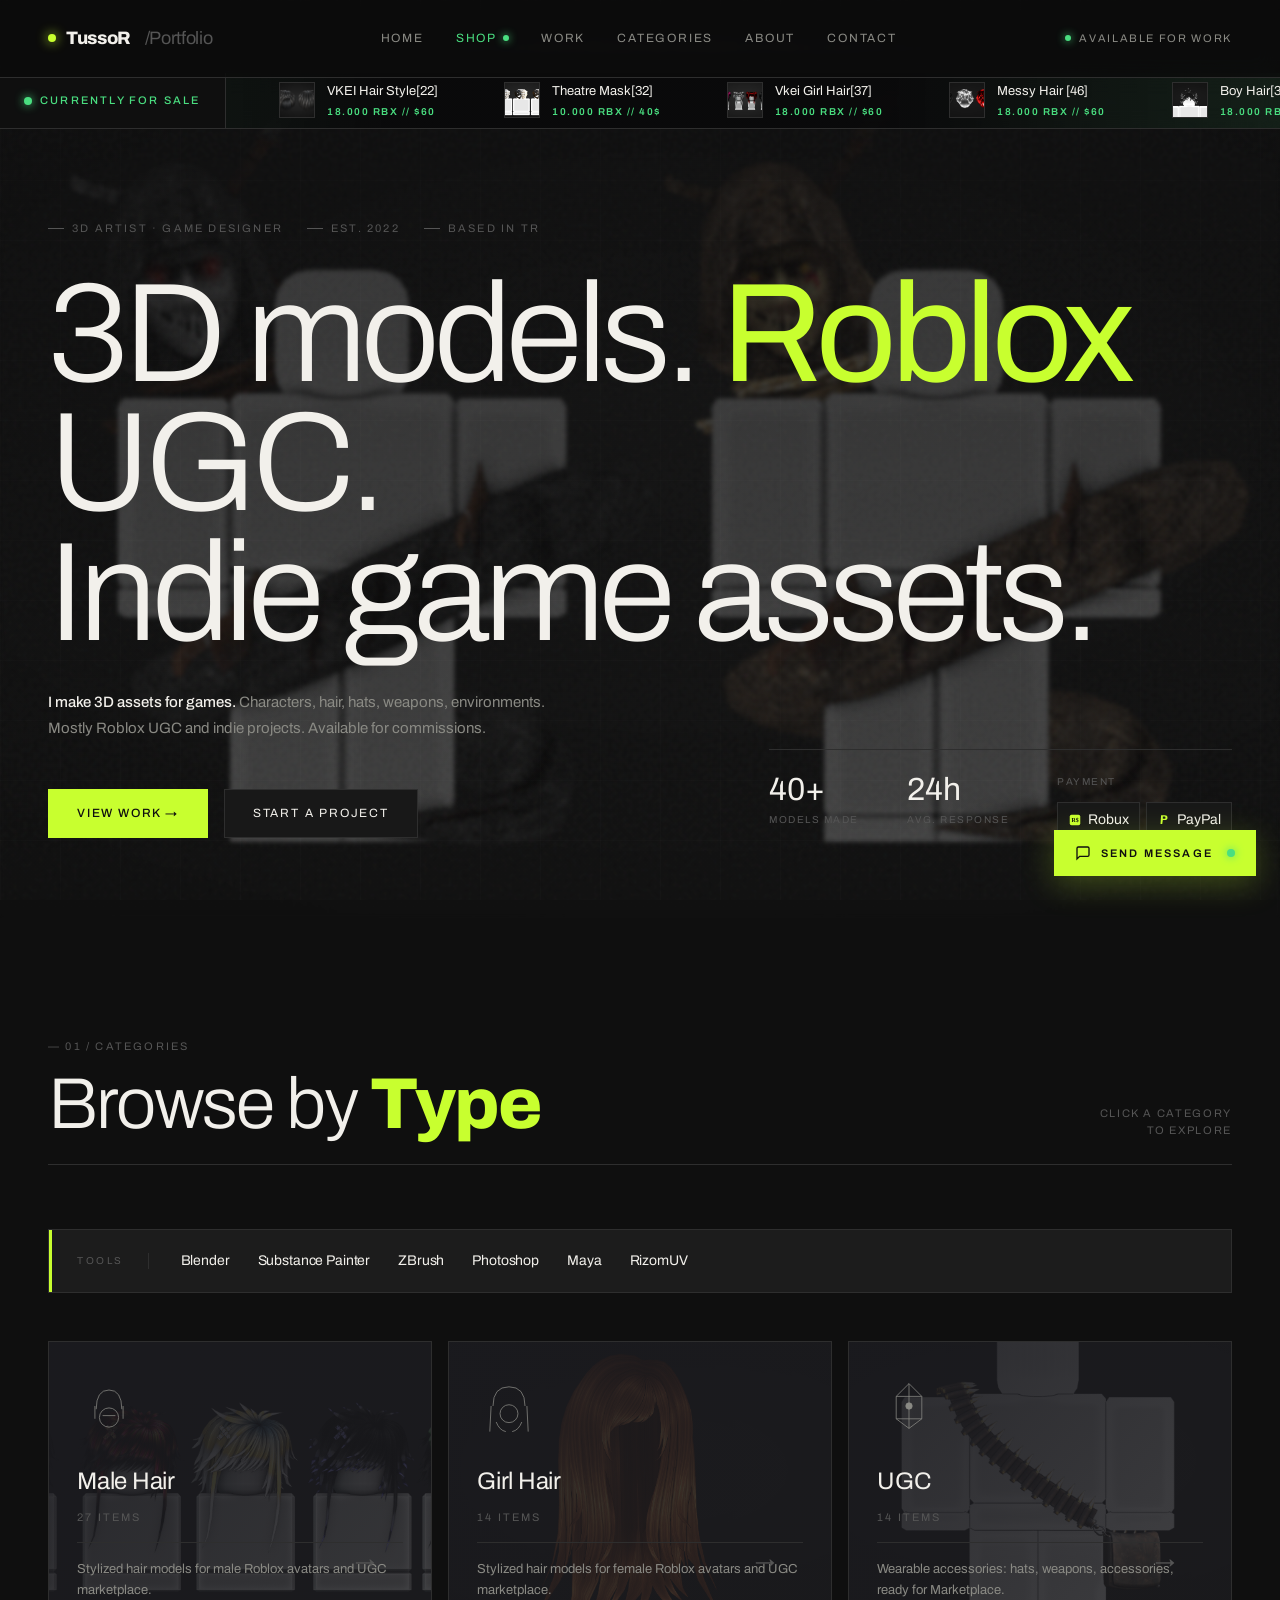
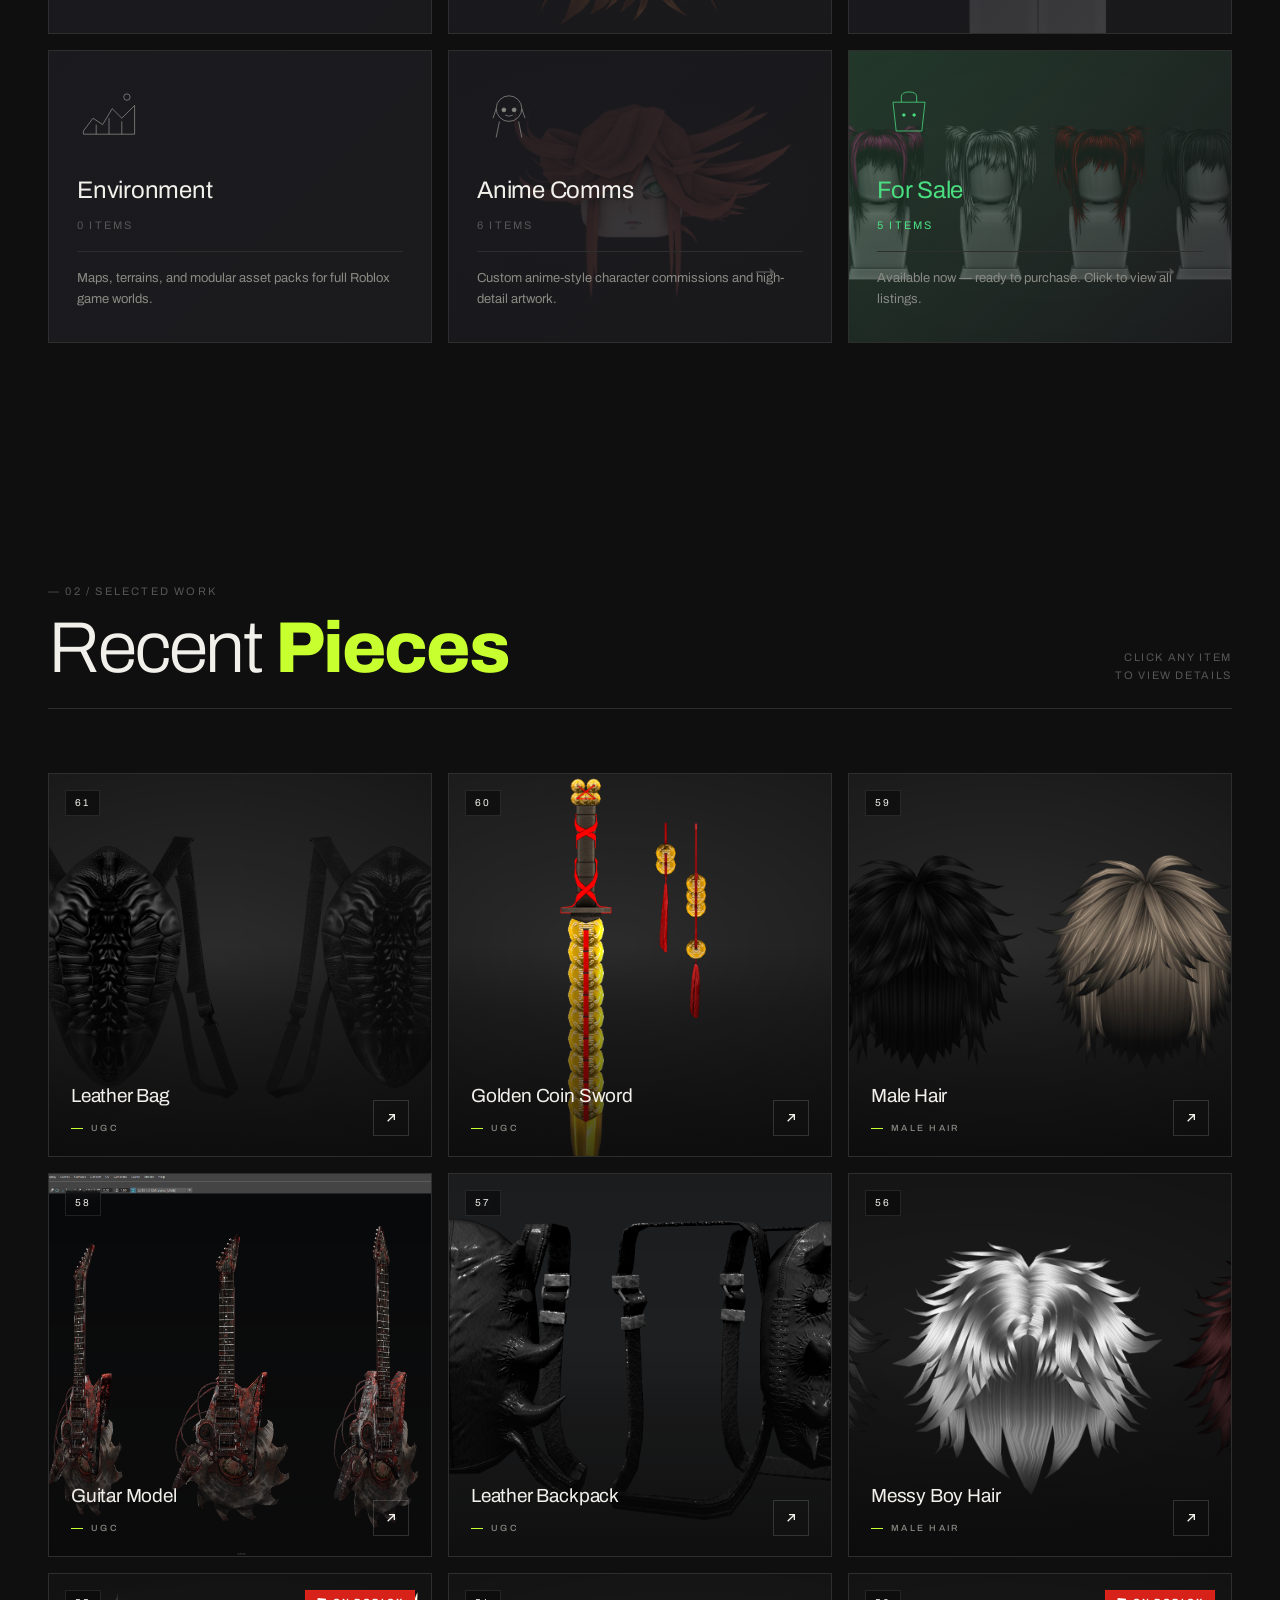
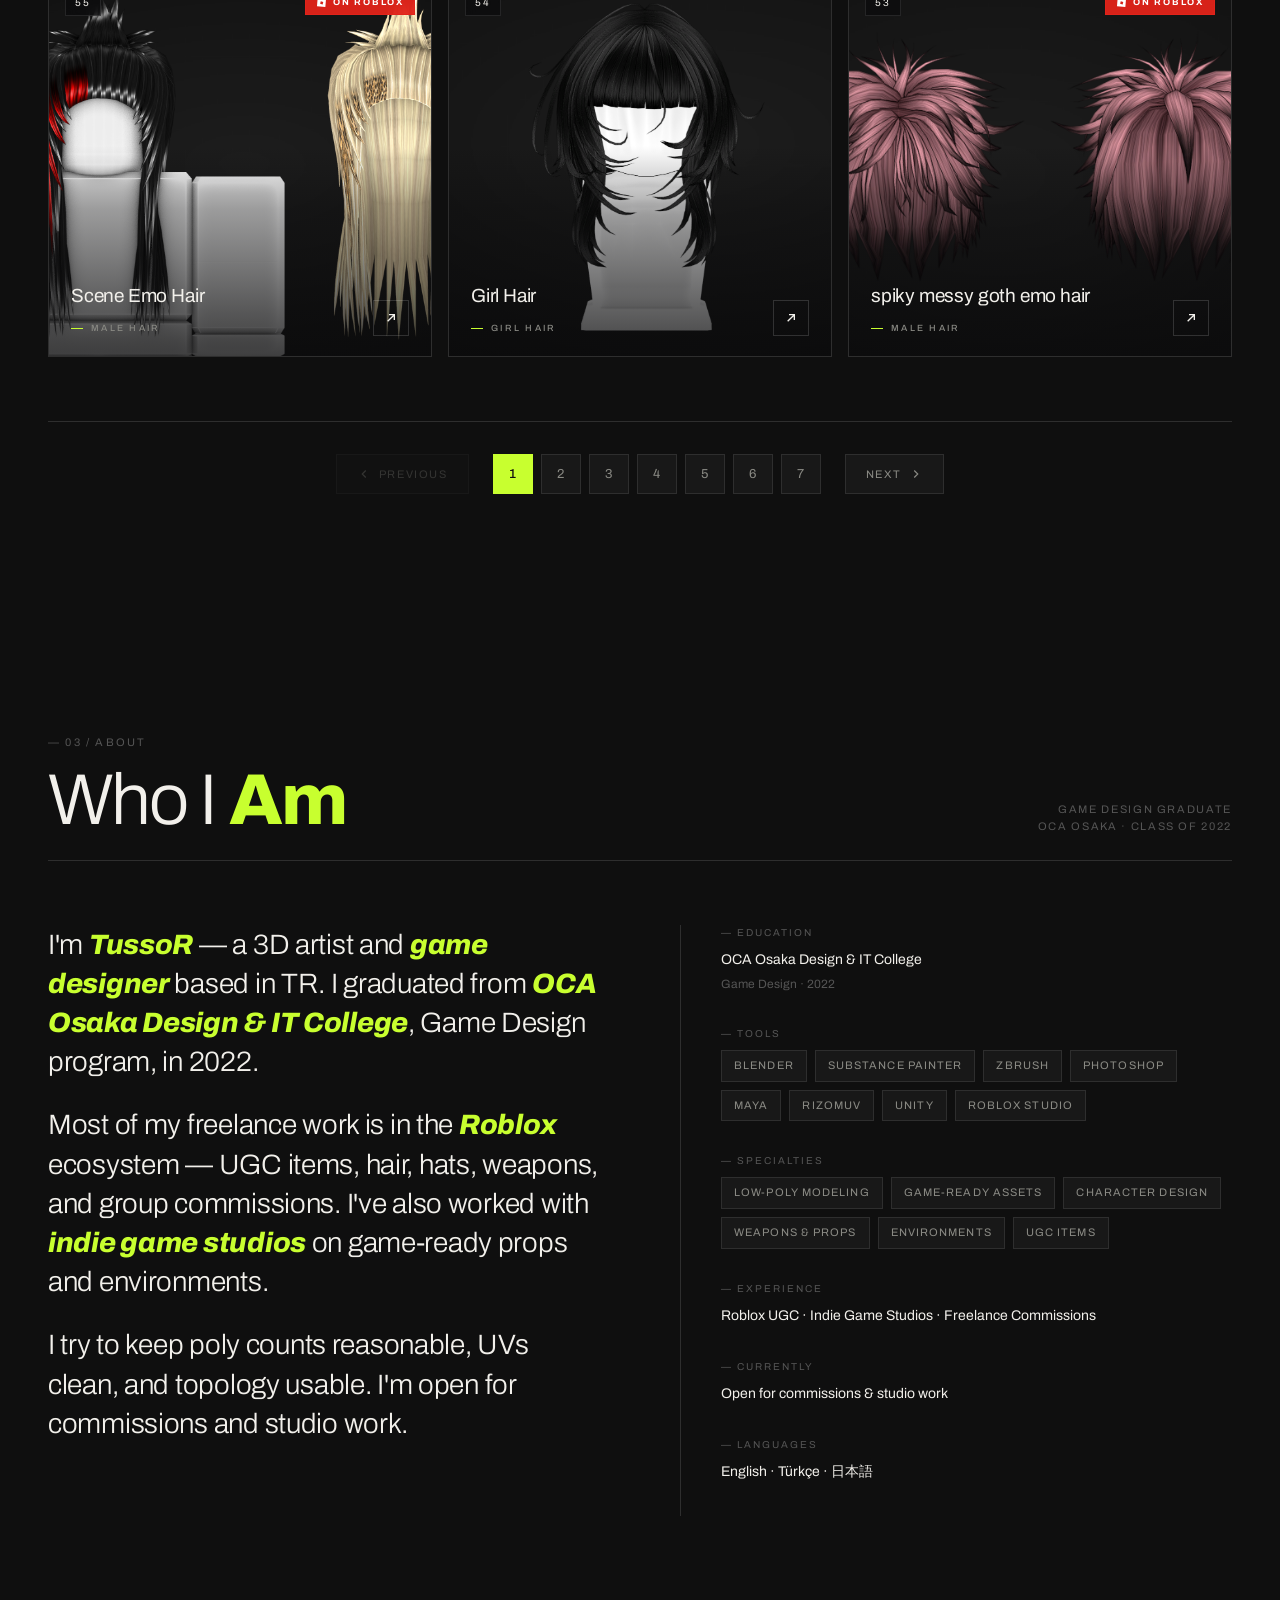
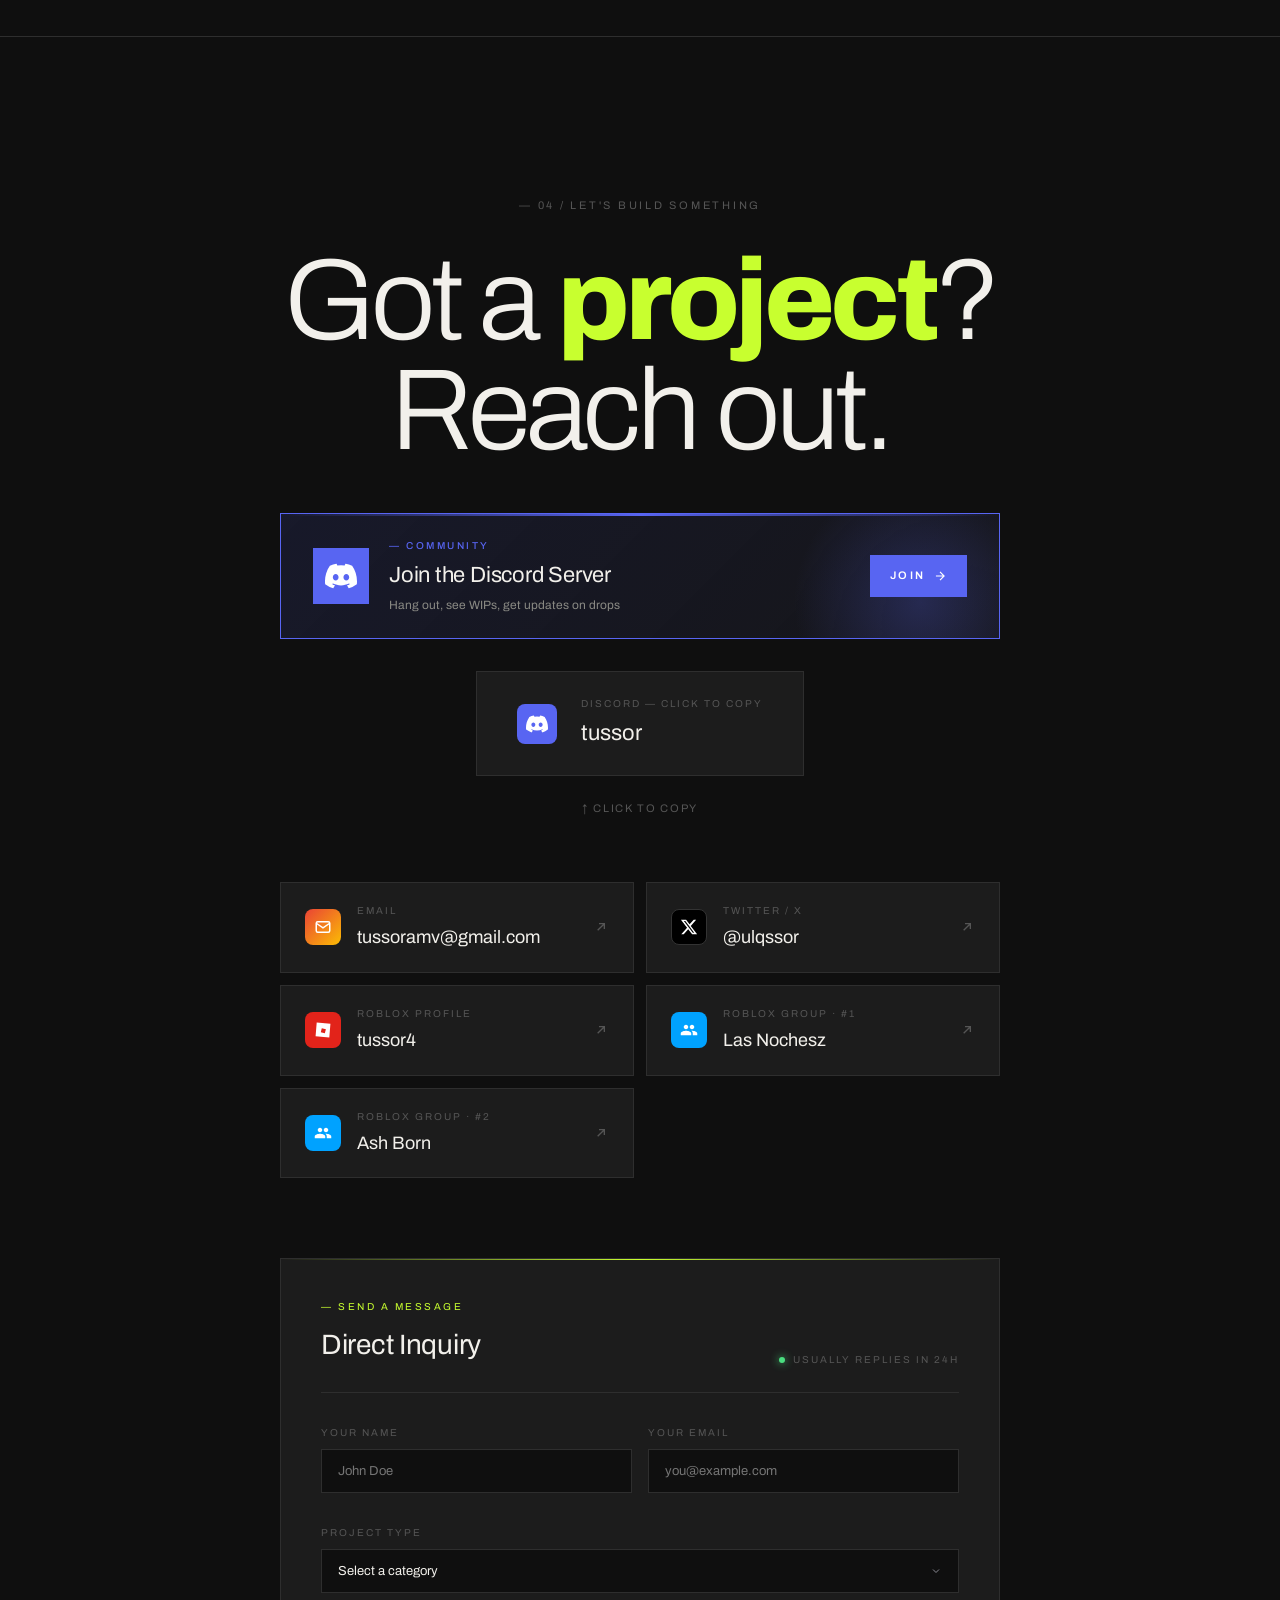
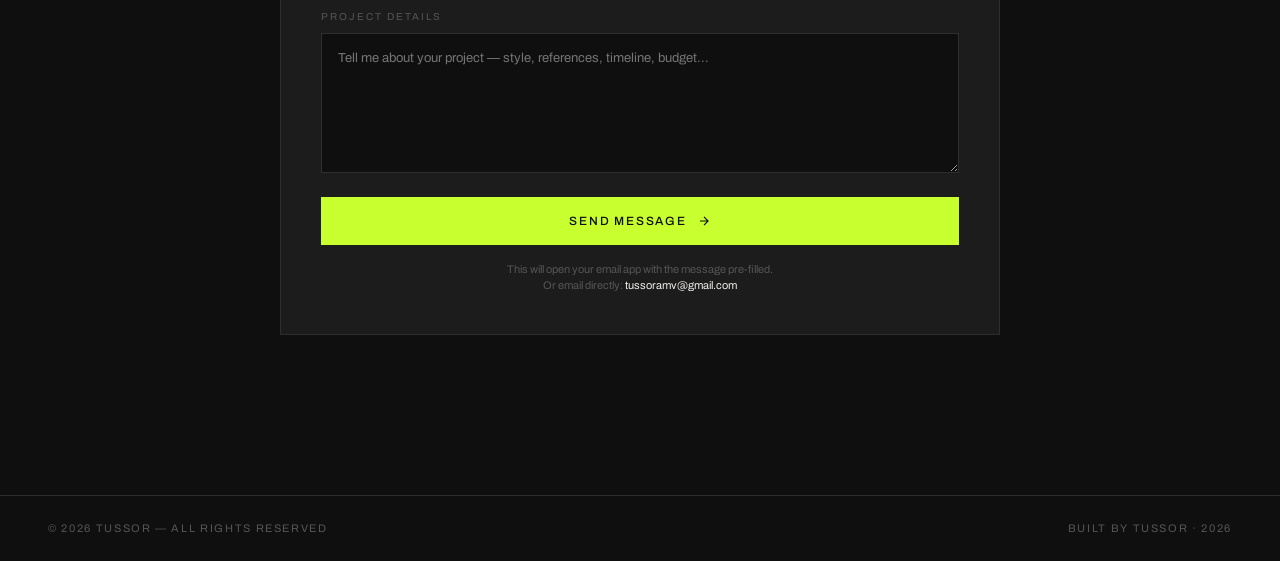
==== index.html @ 0ebbaa45 "styles" ====
<!DOCTYPE html>
<html lang="en">
<head>
<meta charset="UTF-8" />
<meta name="viewport" content="width=device-width, initial-scale=1.0" />

<!-- Primary Meta -->
<title>TussoR — 3D Artist & Roblox UGC Creator | Game-Ready Assets</title>
<meta name="description" content="3D artist and game designer specializing in Roblox UGC, character assets, hair, weapons, and game-ready models. OCA Osaka Game Design graduate. Available for commissions worldwide.">
<meta name="keywords" content="3D artist, Roblox UGC, 3D modeler, game-ready assets, low-poly, character design, Blender, Substance Painter, ZBrush, Maya, RizomUV, Roblox hair, UGC creator, game designer, freelance 3D">
<meta name="author" content="TussoR">
<meta name="robots" content="index, follow">
<link rel="canonical" href="https://tussorportfolio.com/">

<!-- Open Graph (Discord, Facebook, WhatsApp, LinkedIn) -->
<meta property="og:type" content="website">
<meta property="og:url" content="https://tussorportfolio.com/">
<meta property="og:title" content="TussoR — 3D Artist & Roblox UGC Creator">
<meta property="og:description" content="3D artist crafting game-ready assets, Roblox UGC, characters, and headwear. 40+ models, available for commissions worldwide.">
<meta property="og:image" content="https://tussorportfolio.com/renders/og-image.jpg">
<meta property="og:image:width" content="1200">
<meta property="og:image:height" content="630">
<meta property="og:image:alt" content="TussoR 3D Game Artist Portfolio — Selected Assets">
<meta property="og:site_name" content="TussoR Portfolio">
<meta property="og:locale" content="en_US">

<!-- Twitter Card -->
<meta name="twitter:card" content="summary_large_image">
<meta name="twitter:site" content="@ulqssor">
<meta name="twitter:creator" content="@ulqssor">
<meta name="twitter:title" content="TussoR — 3D Artist & Roblox UGC Creator">
<meta name="twitter:description" content="3D artist crafting game-ready assets, Roblox UGC, characters, and headwear. Available for commissions.">
<meta name="twitter:image" content="https://tussorportfolio.com/renders/og-image.jpg">

<!-- Theme -->
<meta name="theme-color" content="#0f0f0f">

<!-- Schema.org structured data (Google rich results) -->
<script type="application/ld+json">
{
  "@context": "https://schema.org",
  "@type": "Person",
  "name": "TussoR",
  "url": "https://tussorportfolio.com/",
  "image": "https://tussorportfolio.com/renders/og-image.jpg",
  "jobTitle": "3D Artist & Game Designer",
  "description": "3D artist and game designer specializing in Roblox UGC, character assets, and game-ready models.",
  "alumniOf": {
    "@type": "EducationalOrganization",
    "name": "OCA Osaka Design & IT College",
    "description": "Game Design Program · Class of 2022"
  },
  "knowsAbout": [
    "3D Modeling",
    "Roblox UGC",
    "Game-Ready Assets",
    "Character Design",
    "Low-Poly Modeling",
    "Blender",
    "Substance Painter",
    "ZBrush",
    "Maya",
    "RizomUV",
    "Photoshop"
  ],
  "sameAs": [
    "https://x.com/ulqssor",
    "https://www.roblox.com/users/2257838391/profile",
    "https://discord.gg/b2vr6hjXvD"
  ]
}
</script>

<link rel="preconnect" href="https://fonts.googleapis.com">
<link rel="preconnect" href="https://fonts.gstatic.com" crossorigin>
<link href="https://fonts.googleapis.com/css2?family=Archivo:wght@400;500;600;700;800;900&display=swap" rel="stylesheet">
<link rel="stylesheet" href="styles.css">
</head>
<body>

<div class="grid-bg"></div>

<nav>
  <div class="nav-inner">
    <div class="logo" onclick="resetAllFilters()" style="cursor: pointer;">
      <span class="logo-dot"></span>
      TussoR<span style="color: var(--text-mute); font-weight: 400; margin-left: 4px;">/Portfolio</span>
    </div>
    <div class="nav-links">
      <a href="#" onclick="event.preventDefault(); resetAllFilters();">Home</a>
      <a href="#shop" class="nav-shop-link" onclick="event.preventDefault(); setShopFilter();">Shop <span class="nav-shop-dot"></span></a>
      <a href="#work">Work</a>
      <a href="#categories">Categories</a>
      <a href="#about">About</a>
      <a href="#contact">Contact</a>
    </div>
    <div class="nav-status">
      <span class="status-dot"></span>
      Available for work
    </div>
  </div>
</nav>

<!-- SHOP MARQUEE BANNER -->
<div class="shop-banner" id="shopBanner" style="display:none;">
  <div class="shop-banner-label">
    <span class="shop-banner-dot"></span>
    Currently for Sale
  </div>
  <div class="shop-banner-track" id="shopBannerTrack"></div>
</div>

<!-- HERO -->
<section class="hero">
  <div class="hero-slideshow" id="heroSlideshow"></div>
  <div class="hero-meta">
    <span>3D Artist · Game Designer</span>
    <span>Est. 2022</span>
    <span>Based in TR</span>
  </div>
  <h1>
    3D models. <span class="italic">Roblox</span> UGC.<br>
    Indie game assets.
  </h1>
  <p class="hero-desc">
    <strong>I make 3D assets for games.</strong> 
    Characters, hair, hats, weapons, environments. Mostly Roblox UGC and indie projects.
    Available for commissions.
  </p>
  <div class="hero-actions">
    <a href="#work" class="btn btn-primary">View Work →</a>
    <a href="#contact" class="btn">Start a Project</a>
  </div>

  <div class="hero-stats">
    <div>
      <div class="stat-num">40+</div>
      <div class="stat-label">Models Made</div>
    </div>
    <div>
      <div class="stat-num">24h</div>
      <div class="stat-label">Avg. Response</div>
    </div>
    <div class="hero-payment">
      <div class="stat-label" style="margin-top:0;">Payment</div>
      <div class="payment-methods">
        <div class="payment-chip">
          <svg width="14" height="14" viewBox="0 0 24 24" fill="currentColor"><rect x="3" y="3" width="18" height="18" rx="3"/><text x="12" y="16" text-anchor="middle" font-family="serif" font-size="10" font-weight="bold" fill="#0a0a0b">R$</text></svg>
          Robux
        </div>
        <div class="payment-chip">
          <svg width="14" height="14" viewBox="0 0 24 24" fill="currentColor"><path d="M7 4h6.5c2.8 0 4.5 1.5 4.5 4s-1.7 4-4.5 4H10l-1 7H6L7 4zm3 6h2.5c1.4 0 2-.6 2-2s-.6-2-2-2H10v4z"/></svg>
          PayPal
        </div>
      </div>
    </div>
  </div>
</section>

<!-- CATEGORIES -->
<section class="section" id="categories">
  <div class="section-header reveal">
    <div>
      <div class="section-num">— 01 / Categories</div>
      <h2 class="section-title">Browse by <span class="italic">Type</span></h2>
    </div>
    <div class="section-meta">
      Click a category<br>to explore
    </div>
  </div>

  <div class="tools-bar reveal">
    <div class="tools-label">Tools</div>
    <div class="tools-list">
      <div class="tool"><span class="tool-name">Blender</span></div>
      <div class="tool"><span class="tool-name">Substance Painter</span></div>
      <div class="tool"><span class="tool-name">ZBrush</span></div>
      <div class="tool"><span class="tool-name">Photoshop</span></div>
      <div class="tool"><span class="tool-name">Maya</span></div>
      <div class="tool"><span class="tool-name">RizomUV</span></div>
    </div>
  </div>
  <div class="cat-grid">
    <!-- Categories populated by JavaScript, counts auto-update -->
  </div>
</section>

<!-- WORK -->
<section class="section" id="work">
  <div class="section-header reveal">
    <div>
      <div class="section-num">— 02 / Selected Work</div>
      <h2 class="section-title">Recent <span class="italic">Pieces</span></h2>
    </div>
    <div class="section-meta">
      Click any item<br>to view details
    </div>
  </div>

  <div class="filter-banner" id="filterBanner" style="display:none;"></div>

  <div class="work-grid" id="workGrid">
<!-- Projects are populated by JavaScript from the 'projects' array at the bottom -->
  </div>

  <div class="pagination" id="pagination"></div>
</section>

<!-- ABOUT -->
<section class="section" id="about">
  <div class="section-header reveal">
    <div>
      <div class="section-num">— 03 / About</div>
      <h2 class="section-title">Who I <span class="italic">Am</span></h2>
    </div>
    <div class="section-meta">
      Game design graduate<br>OCA Osaka · Class of 2022
    </div>
  </div>

  <div class="about">
    <div class="about-text reveal">
      <p>
        I'm <em>TussoR</em> — a 3D artist and <em>game designer</em>
        based in TR. I graduated from <em>OCA Osaka Design &amp; IT College</em>,
        Game Design program, in 2022.
      </p>
      <p>
        Most of my freelance work is in the <em>Roblox</em> ecosystem —
        UGC items, hair, hats, weapons, and group commissions. I've also
        worked with <em>indie game studios</em> on game-ready props and
        environments.
      </p>
      <p>
        I try to keep poly counts reasonable, UVs clean, and topology
        usable. I'm open for commissions and studio work.
      </p>
    </div>

    <div class="about-side reveal">
      <div class="info-block">
        <div class="info-label">— Education</div>
        <div class="info-value">OCA Osaka Design &amp; IT College</div>
        <div class="info-value" style="color: var(--text-mute); font-size: 12px; margin-top: 4px;">Game Design · 2022</div>
      </div>

      <div class="info-block">
        <div class="info-label">— Tools</div>
        <ul class="skill-list">
          <li>Blender</li>
          <li>Substance Painter</li>
          <li>ZBrush</li>
          <li>Photoshop</li>
          <li>Maya</li>
          <li>RizomUV</li>
          <li>Unity</li>
          <li>Roblox Studio</li>
        </ul>
      </div>

      <div class="info-block">
        <div class="info-label">— Specialties</div>
        <ul class="skill-list">
          <li>Low-Poly Modeling</li>
          <li>Game-Ready Assets</li>
          <li>Character Design</li>
          <li>Weapons &amp; Props</li>
          <li>Environments</li>
          <li>UGC Items</li>
        </ul>
      </div>

      <div class="info-block">
        <div class="info-label">— Experience</div>
        <div class="info-value">Roblox UGC · Indie Game Studios · Freelance Commissions</div>
      </div>

      <div class="info-block">
        <div class="info-label">— Currently</div>
        <div class="info-value">Open for commissions &amp; studio work</div>
      </div>

      <div class="info-block">
        <div class="info-label">— Languages</div>
        <div class="info-value">English · Türkçe · 日本語</div>
      </div>
    </div>
  </div>
</section>

<!-- CONTACT -->

<!-- CONTACT -->
<section class="contact" id="contact">
  <div class="contact-pre reveal">— 04 / Let's Build Something</div>
  <h2 class="contact-title reveal">
    Got a <span class="italic">project</span>?<br>
    Reach out.
  </h2>

  <a href="https://discord.gg/b2vr6hjXvD" target="_blank" rel="noopener" class="discord-server-banner reveal">
    <div class="discord-server-glow"></div>
    <div class="discord-server-content">
      <div class="discord-server-icon">
        <svg width="32" height="32" viewBox="0 0 24 24" fill="currentColor">
          <path d="M20.317 4.37a19.791 19.791 0 0 0-4.885-1.515.074.074 0 0 0-.079.037c-.21.375-.444.864-.608 1.25a18.27 18.27 0 0 0-5.487 0 12.64 12.64 0 0 0-.617-1.25.077.077 0 0 0-.079-.037A19.736 19.736 0 0 0 3.677 4.37a.07.07 0 0 0-.032.027C.533 9.046-.32 13.58.099 18.057a.082.082 0 0 0 .031.057 19.9 19.9 0 0 0 5.993 3.03.078.078 0 0 0 .084-.028 14.09 14.09 0 0 0 1.226-1.994.076.076 0 0 0-.041-.106 13.107 13.107 0 0 1-1.872-.892.077.077 0 0 1-.008-.128c.126-.094.252-.192.372-.292a.074.074 0 0 1 .077-.01c3.928 1.793 8.18 1.793 12.062 0a.074.074 0 0 1 .078.01c.12.098.246.198.373.292a.077.077 0 0 1-.006.127 12.299 12.299 0 0 1-1.873.892.077.077 0 0 0-.041.107c.36.698.772 1.362 1.225 1.993a.076.076 0 0 0 .084.028 19.839 19.839 0 0 0 6.002-3.03.077.077 0 0 0 .032-.054c.5-5.177-.838-9.674-3.549-13.66a.061.061 0 0 0-.031-.03zM8.02 15.33c-1.183 0-2.157-1.085-2.157-2.419 0-1.333.956-2.419 2.157-2.419 1.21 0 2.176 1.096 2.157 2.42 0 1.333-.956 2.418-2.157 2.418zm7.975 0c-1.183 0-2.157-1.085-2.157-2.419 0-1.333.955-2.419 2.157-2.419 1.21 0 2.176 1.096 2.157 2.42 0 1.333-.946 2.418-2.157 2.418z"/>
        </svg>
      </div>
      <div class="discord-server-text">
        <div class="discord-server-label">— Community</div>
        <div class="discord-server-title">Join the Discord Server</div>
        <div class="discord-server-subtitle">Hang out, see WIPs, get updates on drops</div>
      </div>
      <div class="discord-server-cta">
        Join
        <svg width="14" height="14" viewBox="0 0 24 24" fill="none" stroke="currentColor" stroke-width="2"><path d="M5 12h14M12 5l7 7-7 7"/></svg>
      </div>
    </div>
  </a>

  <div class="discord-card reveal" id="discordCard">
    <div class="discord-icon">
      <svg width="22" height="22" viewBox="0 0 24 24" fill="white">
        <path d="M20.317 4.37a19.791 19.791 0 0 0-4.885-1.515a.074.074 0 0 0-.079.037c-.21.375-.444.864-.608 1.25a18.27 18.27 0 0 0-5.487 0a12.64 12.64 0 0 0-.617-1.25a.077.077 0 0 0-.079-.037A19.736 19.736 0 0 0 3.677 4.37a.07.07 0 0 0-.032.027C.533 9.046-.32 13.58.099 18.057a.082.082 0 0 0 .031.057a19.9 19.9 0 0 0 5.993 3.03a.078.078 0 0 0 .084-.028a14.09 14.09 0 0 0 1.226-1.994a.076.076 0 0 0-.041-.106a13.107 13.107 0 0 1-1.872-.892a.077.077 0 0 1-.008-.128a10.2 10.2 0 0 0 .372-.292a.074.074 0 0 1 .077-.01c3.928 1.793 8.18 1.793 12.062 0a.074.074 0 0 1 .078.01c.12.098.246.198.373.292a.077.077 0 0 1-.006.127a12.299 12.299 0 0 1-1.873.892a.077.077 0 0 0-.041.107c.36.698.772 1.362 1.225 1.993a.076.076 0 0 0 .084.028a19.839 19.839 0 0 0 6.002-3.03a.077.077 0 0 0 .032-.054c.5-5.177-.838-9.674-3.549-13.66a.061.061 0 0 0-.031-.03zM8.02 15.33c-1.183 0-2.157-1.085-2.157-2.419c0-1.333.956-2.419 2.157-2.419c1.21 0 2.176 1.096 2.157 2.42c0 1.333-.956 2.418-2.157 2.418zm7.975 0c-1.183 0-2.157-1.085-2.157-2.419c0-1.333.955-2.419 2.157-2.419c1.21 0 2.176 1.096 2.157 2.42c0 1.333-.946 2.418-2.157 2.418z"/>
      </svg>
    </div>
    <div class="discord-text">
      <div class="discord-label">Discord — Click to Copy</div>
      <div class="discord-handle" id="discordHandle">tussor</div>
    </div>
  </div>
  <div class="copy-hint" id="copyHint">↑ Click to copy</div>

  <div class="socials-grid reveal" style="margin-top: 64px;">

    <!-- Email -->
    <a href="mailto:tussoramv@gmail.com" class="social-card">
      <div class="social-icon email-bg">
        <svg width="18" height="18" viewBox="0 0 24 24" fill="none" stroke="white" stroke-width="2">
          <rect x="3" y="5" width="18" height="14" rx="2"/>
          <path d="M3 7l9 6 9-6"/>
        </svg>
      </div>
      <div class="social-text">
        <div class="social-label">Email</div>
        <div class="social-handle">tussoramv@gmail.com</div>
      </div>
      <svg class="social-arrow" width="16" height="16" viewBox="0 0 24 24" fill="none" stroke="currentColor" stroke-width="2">
        <path d="M7 17 L17 7 M9 7 L17 7 L17 15"/>
      </svg>
    </a>

    <!-- Twitter -->
    <a href="https://x.com/ulqssor" target="_blank" class="social-card">
      <div class="social-icon twitter">
        <svg width="18" height="18" viewBox="0 0 24 24" fill="white">
          <path d="M18.244 2.25h3.308l-7.227 8.26 8.502 11.24H16.17l-5.214-6.817L4.99 21.75H1.68l7.73-8.835L1.254 2.25H8.08l4.713 6.231zm-1.161 17.52h1.833L7.084 4.126H5.117z"/>
        </svg>
      </div>
      <div class="social-text">
        <div class="social-label">Twitter / X</div>
        <div class="social-handle">@ulqssor</div>
      </div>
      <svg class="social-arrow" width="16" height="16" viewBox="0 0 24 24" fill="none" stroke="currentColor" stroke-width="2">
        <path d="M7 17 L17 7 M9 7 L17 7 L17 15"/>
      </svg>
    </a>

    <!-- Roblox Profile -->
    <a href="https://www.roblox.com/users/2257838391/profile" target="_blank" class="social-card">
      <div class="social-icon roblox">
        <svg width="18" height="18" viewBox="0 0 24 24" fill="white">
          <path d="M3.6 2.1L2.1 20.4l18.3 1.5L21.9 3.6 3.6 2.1zm10.86 14.27l-5.46-1.4 1.4-5.46 5.46 1.4-1.4 5.46z"/>
        </svg>
      </div>
      <div class="social-text">
        <div class="social-label">Roblox Profile</div>
        <div class="social-handle">tussor4</div>
      </div>
      <svg class="social-arrow" width="16" height="16" viewBox="0 0 24 24" fill="none" stroke="currentColor" stroke-width="2">
        <path d="M7 17 L17 7 M9 7 L17 7 L17 15"/>
      </svg>
    </a>

    <!-- Roblox Group 1 -->
    <a href="https://www.roblox.com/communities/35965009/Las-Nochesz#!/about" target="_blank" class="social-card">
      <div class="social-icon group">
        <svg width="18" height="18" viewBox="0 0 24 24" fill="white">
          <path d="M16 11c1.66 0 2.99-1.34 2.99-3S17.66 5 16 5c-1.66 0-3 1.34-3 3s1.34 3 3 3zm-8 0c1.66 0 2.99-1.34 2.99-3S9.66 5 8 5C6.34 5 5 6.34 5 8s1.34 3 3 3zm0 2c-2.33 0-7 1.17-7 3.5V19h14v-2.5c0-2.33-4.67-3.5-7-3.5zm8 0c-.29 0-.62.02-.97.05 1.16.84 1.97 1.97 1.97 3.45V19h6v-2.5c0-2.33-4.67-3.5-7-3.5z"/>
        </svg>
      </div>
      <div class="social-text">
        <div class="social-label">Roblox Group · #1</div>
        <div class="social-handle">Las Nochesz</div>
      </div>
      <svg class="social-arrow" width="16" height="16" viewBox="0 0 24 24" fill="none" stroke="currentColor" stroke-width="2">
        <path d="M7 17 L17 7 M9 7 L17 7 L17 15"/>
      </svg>
    </a>

    <!-- Roblox Group 2 -->
    <a href="https://www.roblox.com/communities/35075842/Ash-Born#!/about" target="_blank" class="social-card">
      <div class="social-icon group">
        <svg width="18" height="18" viewBox="0 0 24 24" fill="white">
          <path d="M16 11c1.66 0 2.99-1.34 2.99-3S17.66 5 16 5c-1.66 0-3 1.34-3 3s1.34 3 3 3zm-8 0c1.66 0 2.99-1.34 2.99-3S9.66 5 8 5C6.34 5 5 6.34 5 8s1.34 3 3 3zm0 2c-2.33 0-7 1.17-7 3.5V19h14v-2.5c0-2.33-4.67-3.5-7-3.5zm8 0c-.29 0-.62.02-.97.05 1.16.84 1.97 1.97 1.97 3.45V19h6v-2.5c0-2.33-4.67-3.5-7-3.5z"/>
        </svg>
      </div>
      <div class="social-text">
        <div class="social-label">Roblox Group · #2</div>
        <div class="social-handle">Ash Born</div>
      </div>
      <svg class="social-arrow" width="16" height="16" viewBox="0 0 24 24" fill="none" stroke="currentColor" stroke-width="2">
        <path d="M7 17 L17 7 M9 7 L17 7 L17 15"/>
      </svg>
    </a>

  </div>

  <!-- Message Form -->
  <div class="message-form reveal">
    <div class="form-header">
      <div>
        <div class="form-label">— Send a Message</div>
        <div class="form-title">Direct Inquiry</div>
      </div>
      <div class="form-meta">Usually replies in 24h</div>
    </div>

    <form id="contactForm" onsubmit="handleSubmit(event)">
      <div class="form-row">
        <div class="form-group">
          <label class="form-group-label" for="name">Your Name</label>
          <input type="text" id="name" name="name" class="form-input" placeholder="John Doe" required>
        </div>
        <div class="form-group">
          <label class="form-group-label" for="email">Your Email</label>
          <input type="email" id="email" name="email" class="form-input" placeholder="you@example.com" required>
        </div>
      </div>

      <div class="form-group">
        <label class="form-group-label" for="projectType">Project Type</label>
        <select id="projectType" name="projectType" class="form-select" required>
          <option value="">Select a category</option>
          <option value="ugc">UGC Item</option>
          <option value="hair">Low Poly Hair</option>
          <option value="weapon">Weapon</option>
          <option value="character">Character</option>
          <option value="environment">Environment / Map</option>
          <option value="high-poly">High Poly Render</option>
          <option value="other">Other / Custom</option>
        </select>
      </div>

      <div class="form-group">
        <label class="form-group-label" for="message">Project Details</label>
        <textarea id="message" name="message" class="form-textarea" placeholder="Tell me about your project — style, references, timeline, budget..." required></textarea>
      </div>

      <button type="submit" class="form-submit" id="submitBtn">
        Send Message
        <svg width="14" height="14" viewBox="0 0 24 24" fill="none" stroke="currentColor" stroke-width="2">
          <path d="M5 12h14M12 5l7 7-7 7"/>
        </svg>
      </button>

      <div class="form-success" id="formSuccess">
        ✓ Opening your email app...
      </div>

      <div class="form-note">
        This will open your email app with the message pre-filled.<br>
        Or email directly: <span style="color: var(--text);">tussoramv@gmail.com</span>
      </div>
    </form>
  </div>
</section>

<!-- INQUIRY MODAL -->
<div class="modal-backdrop" id="inquiryModal" onclick="if(event.target===this) closeInquiryModal()">
  <div class="modal">
    <div class="modal-header">
      <div class="modal-title">Send Inquiry</div>
      <button class="modal-close" onclick="closeInquiryModal()">
        <svg width="20" height="20" viewBox="0 0 24 24" fill="none" stroke="currentColor" stroke-width="2"><path d="M18 6L6 18M6 6l12 12"/></svg>
      </button>
    </div>
    <div class="modal-body">
      <div class="modal-product" id="modalProduct" style="display:none;">
        <div class="modal-product-label">Inquiring about</div>
        <div class="modal-product-name" id="modalProductName"></div>
      </div>

      <div class="modal-quick-contact">
        <a href="https://discord.gg/b2vr6hjXvD" target="_blank" rel="noopener" class="quick-link" style="border-color: #5865f2; color: #5865f2;">
          <svg viewBox="0 0 24 24" fill="currentColor"><path d="M20.317 4.37a19.791 19.791 0 0 0-4.885-1.515.074.074 0 0 0-.079.037c-.21.375-.444.864-.608 1.25a18.27 18.27 0 0 0-5.487 0 12.64 12.64 0 0 0-.617-1.25.077.077 0 0 0-.079-.037A19.736 19.736 0 0 0 3.677 4.37a.07.07 0 0 0-.032.027C.533 9.046-.32 13.58.099 18.057a.082.082 0 0 0 .031.057 19.9 19.9 0 0 0 5.993 3.03.078.078 0 0 0 .084-.028 14.09 14.09 0 0 0 1.226-1.994.076.076 0 0 0-.041-.106 13.107 13.107 0 0 1-1.872-.892.077.077 0 0 1-.008-.128c.126-.094.252-.192.372-.292a.074.074 0 0 1 .077-.01c3.928 1.793 8.18 1.793 12.062 0a.074.074 0 0 1 .078.01c.12.098.246.198.373.292a.077.077 0 0 1-.006.127 12.299 12.299 0 0 1-1.873.892.077.077 0 0 0-.041.107c.36.698.772 1.362 1.225 1.993a.076.076 0 0 0 .084.028 19.839 19.839 0 0 0 6.002-3.03.077.077 0 0 0 .032-.054c.5-5.177-.838-9.674-3.549-13.66a.061.061 0 0 0-.031-.03zM8.02 15.33c-1.183 0-2.157-1.085-2.157-2.419 0-1.333.956-2.419 2.157-2.419 1.21 0 2.176 1.096 2.157 2.42 0 1.333-.956 2.418-2.157 2.418zm7.975 0c-1.183 0-2.157-1.085-2.157-2.419 0-1.333.955-2.419 2.157-2.419 1.21 0 2.176 1.096 2.157 2.42 0 1.333-.946 2.418-2.157 2.418z"/></svg>
          Join Discord Server
        </a>
        <a class="quick-link" onclick="navigator.clipboard.writeText('tussor'); this.querySelector('.q-text').textContent='Copied!'; setTimeout(()=>this.querySelector('.q-text').textContent='Discord: tussor', 1500)">
          <svg viewBox="0 0 24 24" fill="currentColor"><path d="M20.317 4.37a19.791 19.791 0 0 0-4.885-1.515.074.074 0 0 0-.079.037c-.21.375-.444.864-.608 1.25a18.27 18.27 0 0 0-5.487 0 12.64 12.64 0 0 0-.617-1.25.077.077 0 0 0-.079-.037A19.736 19.736 0 0 0 3.677 4.37a.07.07 0 0 0-.032.027C.533 9.046-.32 13.58.099 18.057a.082.082 0 0 0 .031.057 19.9 19.9 0 0 0 5.993 3.03.078.078 0 0 0 .084-.028 14.09 14.09 0 0 0 1.226-1.994.076.076 0 0 0-.041-.106 13.107 13.107 0 0 1-1.872-.892.077.077 0 0 1-.008-.128c.126-.094.252-.192.372-.292a.074.074 0 0 1 .077-.01c3.928 1.793 8.18 1.793 12.062 0a.074.074 0 0 1 .078.01c.12.098.246.198.373.292a.077.077 0 0 1-.006.127 12.299 12.299 0 0 1-1.873.892.077.077 0 0 0-.041.107c.36.698.772 1.362 1.225 1.993a.076.076 0 0 0 .084.028 19.839 19.839 0 0 0 6.002-3.03.077.077 0 0 0 .032-.054c.5-5.177-.838-9.674-3.549-13.66a.061.061 0 0 0-.031-.03zM8.02 15.33c-1.183 0-2.157-1.085-2.157-2.419 0-1.333.956-2.419 2.157-2.419 1.21 0 2.176 1.096 2.157 2.42 0 1.333-.956 2.418-2.157 2.418zm7.975 0c-1.183 0-2.157-1.085-2.157-2.419 0-1.333.955-2.419 2.157-2.419 1.21 0 2.176 1.096 2.157 2.42 0 1.333-.946 2.418-2.157 2.418z"/></svg>
          <span class="q-text">Discord: tussor</span>
        </a>
        <a href="https://x.com/ulqssor" target="_blank" class="quick-link">
          <svg viewBox="0 0 24 24" fill="currentColor"><path d="M18.244 2.25h3.308l-7.227 8.26 8.502 11.24H16.17l-5.214-6.817L4.99 21.75H1.68l7.73-8.835L1.254 2.25H8.08l4.713 6.231zm-1.161 17.52h1.833L7.084 4.126H5.117z"/></svg>
          @ulqssor
        </a>
        <a href="mailto:tussoramv@gmail.com" class="quick-link">
          <svg viewBox="0 0 24 24" fill="none" stroke="currentColor" stroke-width="2"><rect x="3" y="5" width="18" height="14" rx="2"/><path d="M3 7l9 6 9-6"/></svg>
          Email
        </a>
      </div>

      <form id="modalForm" onsubmit="handleModalSubmit(event)">
        <div class="form-row">
          <div class="form-group">
            <label class="form-group-label">Your Name / Nickname</label>
            <input type="text" id="modalName" class="form-input" placeholder="John or @johnny" required>
          </div>
          <div class="form-group">
            <label class="form-group-label">Email or Discord</label>
            <input type="text" id="modalContact" class="form-input" placeholder="you@example.com or @discord" required>
          </div>
        </div>

        <div class="form-group">
          <label class="form-group-label">Reason</label>
          <select id="modalReason" class="form-select" required>
            <option value="">Select a reason</option>
            <option value="buy">Buy this model</option>
            <option value="custom">Custom commission</option>
            <option value="price">Ask about pricing</option>
            <option value="other">Other inquiry</option>
          </select>
        </div>

        <div class="form-group">
          <label class="form-group-label">Message</label>
          <textarea id="modalMessage" class="form-textarea" placeholder="Tell me more about what you need..." required></textarea>
        </div>

        <button type="submit" class="form-submit">
          Send Message
          <svg width="14" height="14" viewBox="0 0 24 24" fill="none" stroke="currentColor" stroke-width="2"><path d="M5 12h14M12 5l7 7-7 7"/></svg>
        </button>
      </form>
    </div>
  </div>
</div>

<!-- FLOATING MESSAGE BUTTON -->
<button class="floating-msg-btn" onclick="openInquiryModal('', '')">
  <svg viewBox="0 0 24 24" fill="none" stroke="currentColor" stroke-width="2">
    <path d="M21 15a2 2 0 0 1-2 2H7l-4 4V5a2 2 0 0 1 2-2h14a2 2 0 0 1 2 2z"/>
  </svg>
  <span class="msg-text">Send Message</span>
  <span class="msg-badge"></span>
</button>

<footer>
  <div>© 2026 TussoR — All rights reserved</div>
  <div>Built by TussoR · 2026</div>
</footer>

<script src="cards.js"></script>

<script>
  // Category metadata
  const categoryMeta = {
    "male-hair":    { name: "Male Hair",    desc: "Stylized hair models for male Roblox avatars and UGC marketplace." },
    "girl-hair":    { name: "Girl Hair",    desc: "Stylized hair models for female Roblox avatars and UGC marketplace." },
    "ugc":          { name: "UGC",          desc: "Wearable accessories: hats, weapons, accessories, ready for Marketplace." },
    "environment":  { name: "Environment",  desc: "Maps, terrains, and modular asset packs for full Roblox game worlds." },
    "anime-comms":  { name: "Anime Comms",  desc: "Custom anime-style character commissions and high-detail artwork." }
  };

  const PROJECTS_PER_PAGE = 9;

  let currentPage = 1;
  let currentCategory = null;
  let currentShopFilter = false;

  function getFilteredProjects() {
    if (currentShopFilter) return projects.filter(p => p.forSale);
    if (!currentCategory) return projects;
    return projects.filter(p => p.categoryKey === currentCategory);
  }

  function setCategory(catKey) {
    currentCategory = catKey;
    currentShopFilter = false;
    currentPage = 1;
    if (catKey) {
      window.location.hash = 'category=' + catKey;
    } else {
      history.replaceState(null, '', window.location.pathname);
    }
    renderProjects();
    renderCategories();
    document.getElementById('work').scrollIntoView({ behavior: 'smooth' });
  }

  function setShopFilter() {
    currentShopFilter = true;
    currentCategory = null;
    currentPage = 1;
    window.location.hash = 'shop';
    renderProjects();
    renderCategories();
    document.getElementById('work').scrollIntoView({ behavior: 'smooth' });
  }

  function resetAllFilters() {
    currentShopFilter = false;
    currentCategory = null;
    currentPage = 1;
    // Clear hash from URL without page jump
    history.replaceState(null, '', window.location.pathname);
    renderProjects();
    renderCategories();
    window.scrollTo({ top: 0, behavior: 'smooth' });
  }

  // Read category from URL on load
  function readCategoryFromUrl() {
    const hash = window.location.hash;
    if (hash === '#shop') {
      currentShopFilter = true;
      return;
    }
    const m = hash.match(/category=([a-z\-]+)/);
    if (m) currentCategory = m[1];
  }

  function renderProjects() {
    const grid = document.getElementById('workGrid');
    if (!grid) return;
    
    const filtered = getFilteredProjects().slice().reverse();
    const totalPages = Math.max(1, Math.ceil(filtered.length / PROJECTS_PER_PAGE));
    if (currentPage > totalPages) currentPage = totalPages;
    
    const startIdx = (currentPage - 1) * PROJECTS_PER_PAGE;
    const endIdx = startIdx + PROJECTS_PER_PAGE;
    const pageProjectsRaw = filtered.slice(startIdx, endIdx);
    // Keep real index (for project.html?id=X link)
    const pageProjects = pageProjectsRaw.map(p => ({ ...p, _realIndex: projects.indexOf(p) }));

    // Update filter banner
    const banner = document.getElementById('filterBanner');
    if (banner) {
      if (currentShopFilter) {
        banner.innerHTML = `
          <div class="filter-info">
            <span class="filter-label" style="color: #4ade80;">Showing</span>
            <strong style="color: #4ade80;">Currently for Sale</strong>
            <span class="filter-count">${filtered.length} item${filtered.length !== 1 ? 's' : ''}</span>
          </div>
          <button class="filter-clear" onclick="setCategory(null)">
            <svg width="14" height="14" viewBox="0 0 24 24" fill="none" stroke="currentColor" stroke-width="2">
              <path d="M19 12H5M12 19l-7-7 7-7"/>
            </svg>
            Show All Models
          </button>
        `;
        banner.style.display = 'flex';
        banner.style.borderColor = '#4ade80';
        banner.style.background = 'rgba(74, 222, 128, 0.08)';
      } else if (currentCategory && categoryMeta[currentCategory]) {
        banner.innerHTML = `
          <div class="filter-info">
            <span class="filter-label">Filtered by</span>
            <strong>${categoryMeta[currentCategory].name}</strong>
            <span class="filter-count">${filtered.length} item${filtered.length !== 1 ? 's' : ''}</span>
          </div>
          <button class="filter-clear" onclick="setCategory(null)">
            <svg width="14" height="14" viewBox="0 0 24 24" fill="none" stroke="currentColor" stroke-width="2">
              <path d="M19 12H5M12 19l-7-7 7-7"/>
            </svg>
            Show All Models
          </button>
        `;
        banner.style.display = 'flex';
        banner.style.borderColor = '';
        banner.style.background = '';
      } else {
        banner.style.display = 'none';
      }
    }

    if (filtered.length === 0) {
      const emptyMsg = currentCategory 
        ? `No projects in ${categoryMeta[currentCategory]?.name || 'this category'} yet.`
        : "Projects will appear here as soon as they're added.";
      grid.innerHTML = `
        <div class="empty-state">
          <div class="empty-icon">
            <svg viewBox="0 0 100 100" fill="none" stroke="currentColor" stroke-width="1">
              <rect x="20" y="20" width="60" height="60" rx="4"/>
              <path d="M20 60 L40 45 L55 55 L80 35"/>
              <circle cx="65" cy="32" r="4"/>
            </svg>
          </div>
          <div class="empty-title">${currentCategory ? 'No projects here' : 'No projects yet'}</div>
          <div class="empty-desc">${emptyMsg}</div>
        </div>
      `;
      renderPagination(0);
      return;
    }
    
    grid.innerHTML = pageProjects.map((p, i) => {
      const realIndex = p._realIndex;
      const robloxBadgeHtml = p.robloxUrl
        ? `<span class="roblox-card-badge" onclick="event.stopPropagation(); event.preventDefault(); window.open('${p.robloxUrl.replace(/'/g, "\\'")}', '_blank');" title="Available on Roblox">
             <svg viewBox="0 0 24 24" fill="currentColor"><path d="M3.6 2.1L2.1 20.4l18.3 1.5L21.9 3.6 3.6 2.1zm10.86 14.27l-5.46-1.4 1.4-5.46 5.46 1.4-1.4 5.46z"/></svg>
             On Roblox
           </span>`
        : '';
      const tagHtml = p.tag ? `<div class="work-tag">${p.tag}</div>` : '';
      const isVideo = p.image && (p.image.endsWith('.mp4') || p.image.endsWith('.webm') || p.image.endsWith('.mov'));
      const isYoutube = p.image && (p.image.includes('youtube.com/') || p.image.includes('youtu.be/'));
      
      let mediaHtml;
      let videoBadgeHtml = '';
      
      if (isYoutube) {
        // YouTube — use thumbnail image (not embed, to keep page fast)
        const patterns = [
          /youtu\.be\/([a-zA-Z0-9_-]{11})/,
          /youtube\.com\/watch\?v=([a-zA-Z0-9_-]{11})/,
          /youtube\.com\/embed\/([a-zA-Z0-9_-]{11})/,
          /youtube\.com\/shorts\/([a-zA-Z0-9_-]{11})/
        ];
        let ytId = null;
        for (const pat of patterns) {
          const m = p.image.match(pat);
          if (m) { ytId = m[1]; break; }
        }
        mediaHtml = ytId
          ? `<img src="https://img.youtube.com/vi/${ytId}/maxresdefault.jpg" alt="${p.name}"
                  onerror="this.src='https://img.youtube.com/vi/${ytId}/hqdefault.jpg'"
                  style="width:100%; height:100%; object-fit:cover;">`
          : `<div class="placeholder-fallback" style="display:flex;">
               <div class="placeholder-label">Invalid YouTube URL</div>
             </div>`;
        if (ytId) {
          videoBadgeHtml = `<div class="card-video-badge" style="border-color: #ff0000; color: #ff0000;">
             <svg width="10" height="10" viewBox="0 0 24 24" fill="currentColor"><path d="M8 5v14l11-7z"/></svg>
             YouTube
           </div>`;
        }
      } else if (isVideo) {
        mediaHtml = `<video muted loop playsinline autoplay preload="metadata" style="width:100%; height:100%; object-fit:cover;">
             <source src="${p.image}" type="video/mp4">
           </video>`;
        videoBadgeHtml = `<div class="card-video-badge">
             <svg width="10" height="10" viewBox="0 0 24 24" fill="currentColor"><path d="M8 5v14l11-7z"/></svg>
             Video
           </div>`;
      } else {
        mediaHtml = `<img src="${p.image}" alt="${p.name}"
                onerror="this.style.display='none'; this.nextElementSibling.style.display='block';">
           <div class="placeholder-fallback">
             <div class="shape-grad"></div>
             <svg viewBox="0 0 100 100" fill="none" stroke="#ff5722" stroke-width="0.6">
               <rect x="25" y="25" width="50" height="50"/>
               <circle cx="50" cy="50" r="8" fill="#ff5722" fill-opacity="0.3"/>
             </svg>
             <div class="placeholder-label">${p.image}</div>
           </div>`;
      }
      
      const saleHtml = p.forSale 
        ? `<div class="for-sale-badge">
             <svg width="10" height="10" viewBox="0 0 24 24" fill="currentColor"><circle cx="12" cy="12" r="11"/></svg>
             For Sale${p.price ? ` · ${p.price}` : ''}
           </div>`
        : '';
      const buyBtnHtml = p.forSale
        ? `<button class="buy-btn" onclick="event.preventDefault(); event.stopPropagation(); openInquiryModal('${p.name.replace(/'/g, "\\'")}', '${p.price || ''}')">
             <svg width="12" height="12" viewBox="0 0 24 24" fill="none" stroke="currentColor" stroke-width="2"><path d="M3 3h2l.4 2M7 13h10l4-8H5.4M7 13L5.4 5M7 13l-2.3 2.3a1 1 0 0 0 .7 1.7H17"/><circle cx="9" cy="20" r="1"/><circle cx="18" cy="20" r="1"/></svg>
             Inquire to Buy
           </button>`
        : '';
      return `
        <a href="project.html?id=${realIndex}" class="work-link">
          <div class="work-item ${p.size || 'small'} reveal ${p.forSale ? 'for-sale' : ''}">
            <div class="work-thumb">
              ${mediaHtml}
            </div>
            <div class="work-index">${String(realIndex + 1).padStart(2, '0')}</div>
            <div class="work-badges">
              ${saleHtml}
              ${robloxBadgeHtml}
              ${videoBadgeHtml}
              ${tagHtml}
            </div>
            <div class="work-info">
              <div>
                <div class="work-name">${p.name}</div>
                <div class="work-type">${p.categoryLabel || p.categoryKey}</div>
              </div>
              ${buyBtnHtml || `<div class="work-arrow">
                <svg width="16" height="16" viewBox="0 0 24 24" fill="none" stroke="currentColor" stroke-width="2">
                  <path d="M7 17 L17 7 M9 7 L17 7 L17 15"/>
                </svg>
              </div>`}
            </div>
          </div>
        </a>
      `;
    }).join('');

    renderPagination(totalPages);
    document.querySelectorAll('#workGrid .reveal').forEach(el => observer.observe(el));
  }

  function renderPagination(totalPages) {
    let paginationEl = document.getElementById('pagination');
    if (!paginationEl) return;
    
    if (totalPages <= 1) {
      paginationEl.innerHTML = '';
      return;
    }

    let html = `
      <button class="page-btn" ${currentPage === 1 ? 'disabled' : ''} onclick="goToPage(${currentPage - 1})">
        <svg width="14" height="14" viewBox="0 0 24 24" fill="none" stroke="currentColor" stroke-width="2">
          <path d="M15 18l-6-6 6-6"/>
        </svg>
        Previous
      </button>
      <div class="page-numbers">
    `;
    
    for (let i = 1; i <= totalPages; i++) {
      html += `<button class="page-num ${i === currentPage ? 'active' : ''}" onclick="goToPage(${i})">${i}</button>`;
    }
    
    html += `
      </div>
      <button class="page-btn" ${currentPage === totalPages ? 'disabled' : ''} onclick="goToPage(${currentPage + 1})">
        Next
        <svg width="14" height="14" viewBox="0 0 24 24" fill="none" stroke="currentColor" stroke-width="2">
          <path d="M9 18l6-6-6-6"/>
        </svg>
      </button>
    `;
    
    paginationEl.innerHTML = html;
  }

  function goToPage(page) {
    currentPage = page;
    renderProjects();
    document.getElementById('work').scrollIntoView({ behavior: 'smooth' });
  }

  function renderCategories() {
    const grid = document.querySelector('.cat-grid');
    if (!grid) return;

    // Her kategoriyi say
    const counts = {};
    const projectsByCategory = {};
    projects.forEach(p => {
      if (p.categoryKey) {
        counts[p.categoryKey] = (counts[p.categoryKey] || 0) + 1;
        if (!projectsByCategory[p.categoryKey]) projectsByCategory[p.categoryKey] = [];
        projectsByCategory[p.categoryKey].push(p);
      }
    });

    // Render category cards
    grid.innerHTML = Object.entries(categoryMeta).map(([key, meta]) => {
      const count = counts[key] || 0;
      const iconSvg = getCategoryIcon(key);
      const isActive = currentCategory === key;
      const isClickable = count > 0;
      
      // Get up to 4 random images for slideshow background
      const catProjects = projectsByCategory[key] || [];
      const shuffled = catProjects.slice().sort(() => Math.random() - 0.5);
      const bgImages = shuffled.slice(0, 4)
        .map(p => p.image)
        .filter(img => img && !img.includes('youtube.com') && !img.includes('youtu.be') && !img.endsWith('.mp4') && !img.endsWith('.webm') && !img.endsWith('.gif'));
      
      const slideshowHtml = bgImages.length > 0
        ? `<div class="cat-slideshow">
             ${bgImages.map((img, i) => `<img src="${img}" alt="" class="cat-slide ${i === 0 ? 'active' : ''}" data-slide="${i}">`).join('')}
           </div>`
        : '';
      
      return `
        <div class="cat-card reveal ${isActive ? 'active' : ''} ${!isClickable ? 'disabled' : ''}" 
             ${isClickable ? `onclick="setCategory('${key}')"` : ''}
             data-slides="${bgImages.length}">
          ${slideshowHtml}
          <div class="cat-content">
            <div class="cat-icon">${iconSvg}</div>
            <div class="cat-name">${meta.name}</div>
            <div class="cat-count-large">${count} item${count !== 1 ? 's' : ''}</div>
            <div class="cat-desc">${meta.desc}</div>
            ${isClickable ? '<div class="cat-arrow">→</div>' : ''}
          </div>
        </div>
      `;
    }).join('');

    // Add special "For Sale" card at the end
    const forSaleProjects = projects.filter(p => p.forSale);
    const forSaleCount = forSaleProjects.length;
    const forSaleIsActive = currentShopFilter;
    const forSaleClickable = forSaleCount > 0;
    const forSaleShuffled = forSaleProjects.slice().sort(() => Math.random() - 0.5);
    const forSaleBgImages = forSaleShuffled.slice(0, 4)
      .map(p => p.image)
      .filter(img => img && !img.includes('youtube.com') && !img.includes('youtu.be') && !img.endsWith('.mp4') && !img.endsWith('.webm') && !img.endsWith('.gif'));
    const forSaleSlideshow = forSaleBgImages.length > 0
      ? `<div class="cat-slideshow">${forSaleBgImages.map((img, i) => `<img src="${img}" alt="" class="cat-slide ${i === 0 ? 'active' : ''}" data-slide="${i}">`).join('')}</div>`
      : '';
    const forSaleIcon = `<svg viewBox="0 0 100 100" fill="none" stroke="currentColor" stroke-width="1.2"><path d="M25 30 L75 30 L70 75 L30 75 Z"/><path d="M38 30 L38 22 Q38 14 50 14 Q62 14 62 22 L62 30"/><circle cx="42" cy="50" r="2" fill="currentColor"/><circle cx="58" cy="50" r="2" fill="currentColor"/></svg>`;
    grid.innerHTML += `
      <div class="cat-card cat-card-sale reveal ${forSaleIsActive ? 'active' : ''} ${!forSaleClickable ? 'disabled' : ''}"
           ${forSaleClickable ? `onclick="setShopFilter()"` : ''}>
        ${forSaleSlideshow}
        <div class="cat-content">
          <div class="cat-icon">${forSaleIcon}</div>
          <div class="cat-name">For Sale</div>
          <div class="cat-count-large">${forSaleCount} item${forSaleCount !== 1 ? 's' : ''}</div>
          <div class="cat-desc">${forSaleClickable ? 'Available now — ready to purchase. Click to view all listings.' : 'No models for sale right now. Check back soon!'}</div>
          ${forSaleClickable ? '<div class="cat-arrow">→</div>' : ''}
        </div>
      </div>
    `;

    document.querySelectorAll('.cat-grid .reveal').forEach(el => observer.observe(el));
    startCategorySlideshows();
  }

  function startCategorySlideshows() {
    document.querySelectorAll('.cat-card').forEach(card => {
      const slides = card.querySelectorAll('.cat-slide');
      if (slides.length < 2) return;
      
      let current = 0;
      // Stagger start time per card for visual variety
      const startDelay = Math.random() * 2000;
      
      setTimeout(() => {
        setInterval(() => {
          slides[current].classList.remove('active');
          current = (current + 1) % slides.length;
          slides[current].classList.add('active');
        }, 3500 + Math.random() * 1500);  // 3.5-5s per slide
      }, startDelay);
    });
  }

  function getCategoryIcon(key) {
    const icons = {
      "male-hair":   `<svg viewBox="0 0 100 100" fill="none" stroke="currentColor" stroke-width="1.2"><path d="M30 55 Q30 25 50 25 Q70 25 70 55"/><path d="M28 50 L28 70 M72 50 L72 70"/><circle cx="50" cy="68" r="15"/><path d="M40 65 L60 65"/></svg>`,
      "girl-hair":   `<svg viewBox="0 0 100 100" fill="none" stroke="currentColor" stroke-width="1.2"><path d="M25 50 Q25 20 50 20 Q75 20 75 50"/><path d="M22 50 L20 90 M78 50 L80 90"/><circle cx="50" cy="62" r="14"/><path d="M30 75 Q35 88 45 90 M70 75 Q65 88 55 90"/></svg>`,
      "ugc":         `<svg viewBox="0 0 100 100" fill="none" stroke="currentColor" stroke-width="1.2"><path d="M50 15 L70 35 L70 70 L50 85 L30 70 L30 35 Z"/><path d="M50 15 L50 85 M30 35 L70 35 M30 70 L70 70"/><circle cx="50" cy="50" r="5" fill="currentColor"/></svg>`,
      "environment": `<svg viewBox="0 0 100 100" fill="none" stroke="currentColor" stroke-width="1.2"><path d="M10 75 L25 55 L40 65 L55 40 L70 55 L90 35 L90 80 L10 80 Z"/><circle cx="78" cy="22" r="5"/><path d="M30 80 L30 65 M50 80 L50 55 M70 80 L70 60"/></svg>`,
      "anime-comms": `<svg viewBox="0 0 100 100" fill="none" stroke="currentColor" stroke-width="1.2"><circle cx="50" cy="40" r="20"/><path d="M30 40 L25 55 M70 40 L75 55"/><circle cx="42" cy="42" r="3" fill="currentColor"/><circle cx="58" cy="42" r="3" fill="currentColor"/><path d="M44 50 Q50 54 56 50"/><path d="M35 60 L30 85 M65 60 L70 85"/></svg>`
    };
    return icons[key] || icons["ugc"];
  }

  // Scroll reveal
  const observer = new IntersectionObserver((entries) => {
    entries.forEach(entry => {
      if (entry.isIntersecting) {
        entry.target.classList.add('visible');
      }
    });
  }, { threshold: 0.1 });

  document.querySelectorAll('.reveal').forEach(el => observer.observe(el));

  // Render projects from the data array above
  readCategoryFromUrl();
  renderProjects();
  renderCategories();
  initHeroSlideshow();
  initShopBanner();

  // Auto-open inquiry modal if redirected from "Buy This Model" button
  (function checkBuyParam() {
    const params = new URLSearchParams(window.location.search);
    const buyProduct = params.get('buy');
    const buyPrice = params.get('price');
    if (buyProduct) {
      setTimeout(() => {
        openInquiryModal(buyProduct, buyPrice || '');
        const cleanUrl = window.location.pathname + (window.location.hash || '');
        history.replaceState(null, '', cleanUrl);
      }, 600);
    }
  })();

  function initShopBanner() {
    const banner = document.getElementById('shopBanner');
    const track = document.getElementById('shopBannerTrack');
    if (!banner || !track) return;
    
    const forSaleProjects = projects.filter(p => p.forSale);
    if (forSaleProjects.length === 0) {
      banner.style.display = 'none';
      document.body.classList.remove('has-shop-banner');
      // Hide nav shop link too
      const navShop = document.querySelector('.nav-shop-link');
      if (navShop) navShop.style.display = 'none';
      return;
    }
    
    banner.style.display = 'flex';
    document.body.classList.add('has-shop-banner');
    
    // Build items (duplicate for seamless loop)
    function buildItem(p) {
      const realIndex = projects.indexOf(p);
      let imgSrc = p.image;
      // Handle YouTube
      if (imgSrc && (imgSrc.includes('youtu.be/') || imgSrc.includes('youtube.com/'))) {
        const m = imgSrc.match(/(?:youtu\.be\/|youtube\.com\/(?:watch\?v=|embed\/|shorts\/))([a-zA-Z0-9_-]{11})/);
        if (m) imgSrc = `https://img.youtube.com/vi/${m[1]}/mqdefault.jpg`;
      }
      // Skip videos
      if (imgSrc && (imgSrc.endsWith('.mp4') || imgSrc.endsWith('.webm') || imgSrc.endsWith('.mov'))) {
        imgSrc = (p.extraImages || []).find(i => i && !i.endsWith('.mp4') && !i.endsWith('.webm') && !i.endsWith('.mov')) || '';
      }
      return `
        <a href="project.html?id=${realIndex}" class="shop-item">
          <img src="${imgSrc}" alt="${p.name}" class="shop-item-img" onerror="this.style.opacity=0.3">
          <div class="shop-item-info">
            <div class="shop-item-name">${p.name}</div>
            <div class="shop-item-price">${p.price || 'Inquire'}</div>
          </div>
        </a>
      `;
    }
    
    // Duplicate items for seamless infinite scroll
    const itemsHtml = forSaleProjects.map(buildItem).join('');
    track.innerHTML = itemsHtml + itemsHtml;  // Double for loop
  }

  function initHeroSlideshow() {
    const container = document.getElementById('heroSlideshow');
    if (!container) return;
    
    // All project images that are not videos or gifs
    const imgs = projects
      .map(p => p.image)
      .filter(img => img && !img.endsWith('.mp4') && !img.endsWith('.webm') && !img.endsWith('.mov') && !img.endsWith('.gif'))
      .map(img => {
        if (img.includes('youtu.be/') || img.includes('youtube.com/')) {
          const m = img.match(/(?:youtu\.be\/|youtube\.com\/(?:watch\?v=|embed\/|shorts\/))([a-zA-Z0-9_-]{11})/);
          return m ? `https://img.youtube.com/vi/${m[1]}/maxresdefault.jpg` : null;
        }
        return img;
      })
      .filter(Boolean)
      .sort(() => Math.random() - 0.5);
    
    if (imgs.length === 0) return;
    
    // Create slide elements
    container.innerHTML = imgs.map((img, i) => 
      `<div class="hero-slide ${i === 0 ? 'active' : ''}" style="background-image: url('${img.replace(/'/g, "\\'")}')"></div>`
    ).join('');
    
    const slides = container.querySelectorAll('.hero-slide');
    if (slides.length < 2) return;
    
    let current = 0;
    setInterval(() => {
      slides[current].classList.remove('active');
      current = (current + 1) % slides.length;
      slides[current].classList.add('active');
    }, 5000);
  }

  // Discord copy
  const card = document.getElementById('discordCard');
  const handle = document.getElementById('discordHandle');
  const hint = document.getElementById('copyHint');

  card.addEventListener('click', () => {
    navigator.clipboard.writeText(handle.textContent).then(() => {
      hint.textContent = '✓ Copied to clipboard';
      hint.style.color = '#4ade80';
      setTimeout(() => {
        hint.textContent = '↑ Click to copy';
        hint.style.color = '';
      }, 2000);
    });
  });

  // Contact form
  function handleSubmit(event) {
    event.preventDefault();
    
    const name = document.getElementById('name').value;
    const email = document.getElementById('email').value;
    const projectType = document.getElementById('projectType').value;
    const message = document.getElementById('message').value;
    const submitBtn = document.getElementById('submitBtn');
    const successEl = document.getElementById('formSuccess');
    
    const projectLabels = {
      'ugc': 'UGC Item',
      'hair': 'Low Poly Hair',
      'weapon': 'Weapon',
      'character': 'Character',
      'environment': 'Environment / Map',
      'high-poly': 'High Poly Render',
      'other': 'Other / Custom'
    };
    
    submitBtn.disabled = true;
    const originalBtnHtml = submitBtn.innerHTML;
    submitBtn.innerHTML = 'Sending...';
    
    fetch('https://formspree.io/f/xjgldjwy', {
      method: 'POST',
      headers: {
        'Content-Type': 'application/json',
        'Accept': 'application/json'
      },
      body: JSON.stringify({
        name: name,
        email: email,
        projectType: projectLabels[projectType] || projectType,
        message: message,
        _subject: `[Commission Inquiry] ${projectLabels[projectType] || 'Project'} — ${name}`
      })
    })
    .then(response => {
      if (response.ok) {
        successEl.textContent = '✓ Message sent! I will reply within 24 hours.';
        successEl.classList.add('visible');
        document.getElementById('contactForm').reset();
        submitBtn.disabled = false;
        submitBtn.innerHTML = originalBtnHtml;
        setTimeout(() => successEl.classList.remove('visible'), 6000);
      } else {
        throw new Error('Send failed');
      }
    })
    .catch(error => {
      submitBtn.disabled = false;
      submitBtn.innerHTML = originalBtnHtml;
      // Fallback to mailto
      const body = `Hi TussoR,\n\nName: ${name}\nEmail: ${email}\nProject Type: ${projectLabels[projectType] || projectType}\n\nDetails:\n${message}\n\n— Sent via tussor.portfolio`;
      window.location.href = `mailto:tussoramv@gmail.com?subject=${encodeURIComponent(`[Commission Inquiry] ${projectLabels[projectType] || 'Project'} — ${name}`)}&body=${encodeURIComponent(body)}`;
    });
  }

  // Inquiry Modal
  let currentInquiryProduct = null;
  
  function openInquiryModal(productName, price) {
    currentInquiryProduct = productName;
    const modal = document.getElementById('inquiryModal');
    const productBlock = document.getElementById('modalProduct');
    const productNameEl = document.getElementById('modalProductName');
    
    if (productName) {
      productBlock.style.display = 'block';
      productNameEl.textContent = price ? `${productName} — ${price}` : productName;
      // Pre-select "buy"
      document.getElementById('modalReason').value = 'buy';
      document.getElementById('modalMessage').placeholder = `Hi! I'm interested in buying "${productName}". Can you share more details?`;
    } else {
      productBlock.style.display = 'none';
      document.getElementById('modalReason').value = '';
      document.getElementById('modalMessage').placeholder = 'Tell me more about what you need...';
    }
    
    modal.classList.add('visible');
    document.body.style.overflow = 'hidden';
  }
  
  function closeInquiryModal() {
    document.getElementById('inquiryModal').classList.remove('visible');
    document.body.style.overflow = '';
    currentInquiryProduct = null;
  }
  
  function handleModalSubmit(event) {
    event.preventDefault();
    const name = document.getElementById('modalName').value;
    const contact = document.getElementById('modalContact').value;
    const reason = document.getElementById('modalReason').value;
    const message = document.getElementById('modalMessage').value;
    const submitBtn = event.target.querySelector('button[type="submit"]');
    
    const reasonLabels = {
      'buy': 'Buy this model',
      'custom': 'Custom commission',
      'price': 'Ask about pricing',
      'other': 'Other inquiry'
    };
    
    // Disable button while sending
    const originalBtnHtml = submitBtn.innerHTML;
    submitBtn.disabled = true;
    submitBtn.innerHTML = 'Sending...';
    
    // Send to Formspree
    fetch('https://formspree.io/f/xjgldjwy', {
      method: 'POST',
      headers: {
        'Content-Type': 'application/json',
        'Accept': 'application/json'
      },
      body: JSON.stringify({
        name: name,
        contact: contact,
        reason: reasonLabels[reason] || reason,
        product: currentInquiryProduct || 'General inquiry',
        message: message,
        _subject: `[${reasonLabels[reason] || 'Inquiry'}] ${currentInquiryProduct || 'New message'} — ${name}`
      })
    })
    .then(response => {
      if (response.ok) {
        // Show success state
        const modalBody = document.querySelector('.modal-body');
        modalBody.innerHTML = `
          <div style="text-align: center; padding: 40px 20px;">
            <div style="width: 64px; height: 64px; margin: 0 auto 24px; background: rgba(74, 222, 128, 0.15); border: 1px solid #4ade80; border-radius: 50%; display: flex; align-items: center; justify-content: center;">
              <svg width="32" height="32" viewBox="0 0 24 24" fill="none" stroke="#4ade80" stroke-width="2.5">
                <path d="M20 6L9 17l-5-5"/>
              </svg>
            </div>
            <div style="font-family: var(--display); font-size: 28px; margin-bottom: 12px;">Message Sent!</div>
            <div style="color: var(--text-dim); font-size: 14px; line-height: 1.6; max-width: 380px; margin: 0 auto 32px;">
              Thanks for reaching out. I'll get back to you within <strong style="color: var(--text);">24 hours</strong> via the contact info you provided.
            </div>
            <button class="form-submit" onclick="closeInquiryModal()" style="max-width: 200px; margin: 0 auto;">Close</button>
          </div>
        `;
        // Auto-close after 4s
        setTimeout(closeInquiryModal, 4000);
      } else {
        throw new Error('Send failed');
      }
    })
    .catch(error => {
      // Show error, fallback to mailto
      submitBtn.disabled = false;
      submitBtn.innerHTML = originalBtnHtml;
      alert('Could not send via the website. Opening your email app instead...');
      const productLine = currentInquiryProduct ? `\nProduct: ${currentInquiryProduct}` : '';
      const subject = `[${reasonLabels[reason] || 'Inquiry'}] ${currentInquiryProduct || 'New message'} — ${name}`;
      const body = `Hi TussoR,\n\nName: ${name}\nContact: ${contact}\nReason: ${reasonLabels[reason]}${productLine}\n\nMessage:\n${message}\n\n— Sent via tussor.portfolio`;
      window.location.href = `mailto:tussoramv@gmail.com?subject=${encodeURIComponent(subject)}&body=${encodeURIComponent(body)}`;
    });
  }

  // Close modal on Escape
  document.addEventListener('keydown', (e) => {
    if (e.key === 'Escape') closeInquiryModal();
  });

</script>

</body>
</html>
---- styles.css ----
:root {
    --bg: #0f0f0f;
    --bg-elev: #181818;
    --bg-card: #1c1c1c;
    --line: #2e2e2e;
    --text: #f2f0eb;
    --text-dim: #8a8a84;
    --text-mute: #555;
    --accent: #c8ff2f;
    --accent-glow: rgba(200, 255, 47, 0.12);
    --display: 'Archivo', sans-serif;
    --mono: 'Archivo', sans-serif;
  }

  * { margin: 0; padding: 0; box-sizing: border-box; }

  html { scroll-behavior: smooth; }

  body {
    background: var(--bg);
    color: var(--text);
    font-family: var(--mono);
    font-size: 14px;
    line-height: 1.6;
    overflow-x: hidden;
    min-height: 100vh;
  }

  /* Global max-width for content centering */
  .container {
    max-width: 1600px;
    margin: 0 auto;
    width: 100%;
  }

  /* Noise texture */
  body::before {
    content: '';
    position: fixed;
    inset: 0;
    pointer-events: none;
    z-index: 1;
    opacity: 0.04;
    background-image: url("data:image/svg+xml,%3Csvg viewBox='0 0 200 200' xmlns='http://www.w3.org/2000/svg'%3E%3Cfilter id='n'%3E%3CfeTurbulence type='fractalNoise' baseFrequency='0.9' /%3E%3C/filter%3E%3Crect width='100%25' height='100%25' filter='url(%23n)' /%3E%3C/svg%3E");
  }

  .grid-bg {
    position: fixed;
    inset: 0;
    background-image: 
      linear-gradient(rgba(255,255,255,0.015) 1px, transparent 1px),
      linear-gradient(90deg, rgba(255,255,255,0.015) 1px, transparent 1px);
    background-size: 60px 60px;
    pointer-events: none;
    z-index: 0;
  }

  /* Top bar */
  nav {
    position: fixed;
    top: 0; left: 0; right: 0;
    padding: 24px 48px;
    display: flex;
    justify-content: center;
    align-items: center;
    z-index: 100;
    backdrop-filter: blur(12px);
    background: rgba(10, 10, 11, 0.7);
    border-bottom: 1px solid var(--line);
  }

  .nav-inner {
    width: 100%;
    max-width: 1600px;
    display: flex;
    justify-content: space-between;
    align-items: center;
  }

  .logo {
    font-family: var(--display);
    font-weight: 800;
    font-size: 18px;
    letter-spacing: -0.02em;
    display: flex;
    align-items: center;
    gap: 10px;
  }

  .logo-dot {
    width: 8px; height: 8px;
    background: var(--accent);
    border-radius: 50%;
    box-shadow: 0 0 12px var(--accent);
    animation: pulse 2s ease-in-out infinite;
  }

  @keyframes pulse {
    0%, 100% { opacity: 1; transform: scale(1); }
    50% { opacity: 0.6; transform: scale(0.85); }
  }

  .nav-links {
    display: flex;
    gap: 32px;
    font-size: 12px;
    text-transform: uppercase;
    letter-spacing: 0.15em;
  }

  .nav-links a {
    color: var(--text-dim);
    text-decoration: none;
    transition: color 0.2s;
    position: relative;
  }

  .nav-links a:hover { color: var(--text); }

  .nav-status {
    display: flex;
    align-items: center;
    gap: 8px;
    font-size: 11px;
    color: var(--text-dim);
    text-transform: uppercase;
    letter-spacing: 0.15em;
  }

  .status-dot {
    width: 6px; height: 6px;
    background: #4ade80;
    border-radius: 50%;
    box-shadow: 0 0 8px #4ade80;
  }


  /* Shop nav link */
  .nav-shop-link {
    color: #4ade80 !important;
    display: inline-flex;
    align-items: center;
    gap: 6px;
  }

  .nav-shop-dot {
    width: 6px;
    height: 6px;
    background: #4ade80;
    border-radius: 50%;
    box-shadow: 0 0 8px #4ade80;
    animation: pulse 2s ease-in-out infinite;
  }

  /* Shop marquee banner */
  .shop-banner {
    position: fixed;
    top: 73px;
    left: 0;
    right: 0;
    z-index: 99;
    display: flex;
    align-items: center;
    background: linear-gradient(90deg, rgba(74, 222, 128, 0.08) 0%, rgba(10, 10, 11, 0.95) 30%, rgba(10, 10, 11, 0.95) 70%, rgba(74, 222, 128, 0.08) 100%);
    backdrop-filter: blur(12px);
    border-bottom: 1px solid var(--line);
    overflow: hidden;
    height: 56px;
  }

  .shop-banner-label {
    display: flex;
    align-items: center;
    gap: 8px;
    padding: 0 24px;
    height: 100%;
    background: var(--bg);
    border-right: 1px solid var(--line);
    font-size: 11px;
    text-transform: uppercase;
    letter-spacing: 0.2em;
    color: #4ade80;
    font-weight: 500;
    flex-shrink: 0;
    z-index: 2;
  }

  .shop-banner-dot {
    width: 8px;
    height: 8px;
    background: #4ade80;
    border-radius: 50%;
    box-shadow: 0 0 10px #4ade80;
    animation: pulse-dot 1.5s ease-in-out infinite;
  }

  .shop-banner-track {
    display: flex;
    align-items: center;
    gap: 40px;
    animation: marquee 40s linear infinite;
    padding-left: 40px;
    will-change: transform;
  }

  .shop-banner:hover .shop-banner-track {
    animation-play-state: paused;
  }

  @keyframes marquee {
    0% { transform: translateX(0); }
    100% { transform: translateX(-50%); }
  }

  .shop-item {
    display: inline-flex;
    align-items: center;
    gap: 12px;
    flex-shrink: 0;
    cursor: pointer;
    padding: 6px 12px;
    border: 1px solid transparent;
    transition: all 0.2s;
    text-decoration: none;
    color: inherit;
  }

  .shop-item:hover {
    border-color: #4ade80;
    background: rgba(74, 222, 128, 0.06);
  }

  .shop-item-img {
    width: 36px;
    height: 36px;
    object-fit: cover;
    border: 1px solid var(--line);
    flex-shrink: 0;
  }

  .shop-item-info {
    display: flex;
    flex-direction: column;
    gap: 2px;
  }

  .shop-item-name {
    font-family: var(--display);
    font-size: 13px;
    color: var(--text);
    white-space: nowrap;
  }

  .shop-item-price {
    font-size: 10px;
    color: #4ade80;
    text-transform: uppercase;
    letter-spacing: 0.15em;
    font-weight: 600;
  }

  /* When banner is visible, push hero down */
  body.has-shop-banner nav {
    top: 0;
  }
  
  body.has-shop-banner .hero {
    padding-top: 220px;
  }

  /* Shop section */
  .shop-section {
    padding: 60px 48px 0;
    position: relative;
    z-index: 2;
    max-width: 1600px;
    margin: 0 auto;
    width: 100%;
  }

  .shop-section .section-num {
    color: #4ade80;
  }

  .shop-section .section-title .italic {
    color: #4ade80;
  }

  @media (max-width: 900px) {
    .shop-banner { height: 50px; }
    .shop-banner-label { font-size: 9px; padding: 0 14px; }
    .shop-item-img { width: 30px; height: 30px; }
    .shop-item-name { font-size: 12px; }
    body.has-shop-banner .hero { padding-top: 190px; }
  }

  /* Hero */
  .hero {
    position: relative;
    min-height: 100vh;
    padding: 160px 48px 80px;
    display: flex;
    flex-direction: column;
    justify-content: center;
    z-index: 2;
    max-width: 1600px;
    margin: 0 auto;
    width: 100%;
  }

  .hero-slideshow {
    position: absolute;
    top: 0;
    left: 50%;
    transform: translateX(-50%);
    width: 100vw;
    height: 100%;
    z-index: -1;
    overflow: hidden;
    pointer-events: none;
  }

  .hero-slide {
    position: absolute;
    inset: 0;
    width: 100%;
    height: 100%;
    background-size: cover;
    background-position: center;
    background-repeat: no-repeat;
    opacity: 0;
    transition: opacity 1.8s ease-in-out;
    filter: blur(2px);
  }

  .hero-slide.active {
    opacity: 0.22;
  }

  .hero::after {
    content: '';
    position: absolute;
    top: 0;
    left: 50%;
    transform: translateX(-50%);
    width: 100vw;
    height: 100%;
    background: linear-gradient(180deg, rgba(10,10,11,0.3) 0%, rgba(10,10,11,0.15) 50%, rgba(10,10,11,0) 100%);
    z-index: -1;
    pointer-events: none;
  }

  .hero > * { position: relative; }
  .hero > .hero-slideshow { position: absolute; }

  .hero-meta {
    font-size: 11px;
    color: var(--text-mute);
    text-transform: uppercase;
    letter-spacing: 0.2em;
    margin-bottom: 32px;
    display: flex;
    gap: 24px;
  }

  .hero-meta span { display: flex; align-items: center; gap: 8px; }
  .hero-meta span::before {
    content: '';
    width: 16px; height: 1px;
    background: var(--text-mute);
  }

  h1 {
    font-family: var(--display);
    font-weight: 300;
    font-size: clamp(56px, 11vw, 180px);
    line-height: 0.92;
    letter-spacing: -0.04em;
    margin-bottom: 32px;
  }

  h1 .italic {
    font-weight: 800; color: var(--accent);
    font-weight: 400;
    color: var(--accent);
  }

  .hero-desc {
    max-width: 540px;
    font-size: 15px;
    line-height: 1.7;
    color: var(--text-dim);
    margin-bottom: 48px;
  }

  .hero-desc strong {
    color: var(--text);
    font-weight: 500;
  }

  .hero-actions {
    display: flex;
    gap: 16px;
    align-items: center;
  }

  .btn {
    padding: 14px 28px;
    font-family: var(--mono);
    font-size: 12px;
    text-transform: uppercase;
    letter-spacing: 0.15em;
    text-decoration: none;
    border: 1px solid var(--line);
    background: var(--bg-elev);
    color: var(--text);
    transition: all 0.3s;
    cursor: pointer;
    display: inline-flex;
    align-items: center;
    gap: 10px;
  }

  .btn:hover {
    border-color: var(--accent);
    background: var(--accent-glow);
    color: var(--accent);
  }

  .btn-primary {
    background: var(--accent);
    border-color: var(--accent);
    color: #0f0f0f;
    font-weight: 500;
  }

  .btn-primary:hover {
    background: #b8ee28;
    border-color: #b8ee28;
    color: #0f0f0f;
  }

  .hero-stats {
    position: absolute;
    bottom: 80px;
    right: 48px;
    display: flex;
    gap: 48px;
    border-top: 1px solid var(--line);
    padding-top: 24px;
  }

  .stat-num {
    font-family: var(--display);
    font-size: 32px;
    font-weight: 400;
    color: var(--text);
    line-height: 1;
  }

  .stat-label {
    font-size: 10px;
    color: var(--text-mute);
    text-transform: uppercase;
    letter-spacing: 0.15em;
    margin-top: 6px;
  }

  .hero-payment {
    display: flex;
    flex-direction: column;
    gap: 8px;
  }

  .payment-methods {
    display: flex;
    gap: 6px;
    margin-top: 4px;
  }

  .payment-chip {
    display: inline-flex;
    align-items: center;
    gap: 6px;
    padding: 6px 10px;
    background: var(--bg-elev);
    border: 1px solid var(--line);
    font-family: var(--display);
    font-size: 14px;
    color: var(--text);
  }

  .payment-chip svg {
    color: var(--accent);
  }

  /* Section heading */
  .section {
    padding: 120px 48px;
    position: relative;
    z-index: 2;
    max-width: 1600px;
    margin: 0 auto;
    width: 100%;
  }

  .section-header {
    display: flex;
    justify-content: space-between;
    align-items: flex-end;
    margin-bottom: 64px;
    padding-bottom: 24px;
    border-bottom: 1px solid var(--line);
  }

  .section-num {
    font-size: 11px;
    color: var(--text-mute);
    text-transform: uppercase;
    letter-spacing: 0.2em;
    margin-bottom: 12px;
  }

  .section-title {
    font-family: var(--display);
    font-size: clamp(40px, 6vw, 72px);
    font-weight: 300;
    letter-spacing: -0.03em;
    line-height: 1;
  }

  .section-title .italic {
    font-weight: 800; color: var(--accent);
    color: var(--accent);
  }

  .section-meta {
    font-size: 11px;
    color: var(--text-mute);
    text-transform: uppercase;
    letter-spacing: 0.15em;
    text-align: right;
  }

  /* Tools bar */
  .tools-bar {
    display: flex;
    align-items: center;
    gap: 32px;
    padding: 20px 28px;
    background: var(--bg-card);
    border: 1px solid var(--line);
    margin-bottom: 48px;
    position: relative;
    overflow: hidden;
  }

  .tools-bar::before {
    content: '';
    position: absolute;
    left: 0; top: 0; bottom: 0;
    width: 3px;
    background: var(--accent);
  }

  .tools-label {
    font-size: 10px;
    color: var(--text-mute);
    text-transform: uppercase;
    letter-spacing: 0.25em;
    white-space: nowrap;
    padding-right: 24px;
    border-right: 1px solid var(--line);
  }

  .tools-list {
    display: flex;
    align-items: center;
    gap: 28px;
    flex-wrap: wrap;
    flex: 1;
  }

  .tool {
    display: flex;
    align-items: center;
    gap: 10px;
    transition: opacity 0.25s;
  }

  .tool:hover { opacity: 0.7; }

  .tool-icon {
    width: 28px;
    height: 28px;
    display: flex;
    align-items: center;
    justify-content: center;
    border-radius: 6px;
    flex-shrink: 0;
  }

  .tool-icon.blender { background: linear-gradient(135deg, #ea7600 0%, #265787 100%); }
  .tool-icon.substance { background: #000; border: 1px solid #d96f3e; }
  .tool-icon.zbrush { background: #c9b285; }
  .tool-icon.photoshop { background: #001e36; border: 1px solid #31a8ff; }

  .tool-name {
    font-family: var(--display);
    font-size: 14px;
    font-weight: 400;
    color: var(--text);
    letter-spacing: -0.01em;
  }

  /* Filter banner */
  .filter-banner {
    display: flex;
    justify-content: space-between;
    align-items: center;
    padding: 18px 24px;
    background: var(--accent-glow);
    border: 1px solid var(--accent);
    margin-bottom: 24px;
    flex-wrap: wrap;
    gap: 16px;
  }

  .filter-info {
    display: flex;
    align-items: center;
    gap: 12px;
    flex-wrap: wrap;
  }

  .filter-label {
    font-size: 10px;
    color: var(--text-mute);
    text-transform: uppercase;
    letter-spacing: 0.25em;
  }

  .filter-info strong {
    font-family: var(--display);
    font-size: 20px;
    font-weight: 400;
    color: var(--accent);
    letter-spacing: -0.01em;
  }

  .filter-count {
    font-size: 11px;
    color: var(--text-dim);
    text-transform: uppercase;
    letter-spacing: 0.15em;
    padding: 4px 10px;
    background: var(--bg);
    border: 1px solid var(--line);
  }

  .filter-clear {
    display: inline-flex;
    align-items: center;
    gap: 8px;
    padding: 10px 18px;
    background: var(--bg);
    border: 1px solid var(--line);
    color: var(--text);
    font-family: var(--mono);
    font-size: 11px;
    text-transform: uppercase;
    letter-spacing: 0.15em;
    cursor: pointer;
    transition: all 0.2s;
  }

  .filter-clear:hover {
    border-color: var(--accent);
    color: var(--accent);
  }

  /* Clickable category cards with slideshow */
  .cat-slideshow {
    position: absolute;
    inset: 0;
    z-index: 0;
    pointer-events: none;
    overflow: hidden;
  }

  .cat-slide {
    position: absolute;
    inset: 0;
    width: 100%;
    height: 100%;
    object-fit: cover;
    opacity: 0;
    transition: opacity 1.2s ease-in-out;
  }

  .cat-slide.active {
    opacity: 0.35;
  }

  .cat-card {
    user-select: none;
    overflow: hidden;
  }

  .cat-card::after {
    content: '';
    position: absolute;
    inset: 0;
    background: linear-gradient(135deg, rgba(26, 26, 31, 0.8) 0%, rgba(26, 26, 31, 0.5) 100%);
    z-index: 1;
    pointer-events: none;
    transition: opacity 0.4s;
  }

  .cat-card:hover:not(.disabled) .cat-slide.active {
    opacity: 0.55;
  }

  .cat-card:hover:not(.disabled)::after {
    background: linear-gradient(135deg, rgba(26, 26, 31, 0.7) 0%, rgba(26, 26, 31, 0.4) 100%);
  }

  .cat-content {
    position: relative;
    z-index: 2;
  }

  .cat-card.active {
    border-color: var(--accent);
  }

  .cat-card.active::after {
    background: linear-gradient(135deg, rgba(255, 87, 34, 0.25) 0%, rgba(26, 26, 31, 0.5) 100%);
  }

  .cat-card.active .cat-icon {
    color: var(--accent);
  }

  .cat-card.disabled {
    opacity: 0.4;
    cursor: not-allowed;
  }

  .cat-card.disabled:hover {
    border-color: var(--line);
    transform: none;
  }

  .cat-arrow {
    position: absolute;
    bottom: 24px;
    right: 28px;
    color: var(--text-mute);
    font-family: var(--display);
    font-size: 20px;
    transition: all 0.3s;
  }

  .cat-card:hover:not(.disabled) .cat-arrow {
    color: var(--accent);
    transform: translateX(4px);
  }

  /* For Sale badge & buy button — unified style */
  .for-sale-badge {
    position: relative;
    top: auto;
    right: auto;
    background: rgba(74, 222, 128, 0.95);
    color: #0f0f0f;
    padding: 4px 10px;
    font-size: 9px;
    text-transform: uppercase;
    letter-spacing: 0.2em;
    font-weight: 700;
    display: inline-flex;
    align-items: center;
    gap: 6px;
    border: 1px solid #4ade80;
    font-family: var(--mono);
    backdrop-filter: blur(6px);
  }

  .for-sale-badge svg {
    color: #0f0f0f;
    animation: pulse-dot 2s ease-in-out infinite;
  }

  @keyframes pulse-dot {
    0%, 100% { opacity: 1; }
    50% { opacity: 0.4; }
  }

  .work-item.for-sale {
    border-color: rgba(74, 222, 128, 0.3);
  }

  .work-item.for-sale:hover {
    border-color: #4ade80;
    box-shadow: 0 20px 40px rgba(0, 0, 0, 0.4), 0 0 0 1px rgba(74, 222, 128, 0.3);
  }

  .buy-btn {
    display: inline-flex;
    align-items: center;
    gap: 6px;
    padding: 8px 12px;
    background: #4ade80;
    border: 1px solid #4ade80;
    color: #0f0f0f;
    font-family: var(--mono);
    font-size: 10px;
    text-transform: uppercase;
    letter-spacing: 0.12em;
    font-weight: 600;
    cursor: pointer;
    transition: all 0.2s;
    flex-shrink: 0;
  }

  .buy-btn:hover {
    background: #22c55e;
    border-color: #22c55e;
    transform: translateY(-1px);
  }

  /* Roblox card badge — unified */
  .roblox-card-badge {
    position: relative;
    top: auto;
    left: auto;
    display: inline-flex;
    align-items: center;
    gap: 6px;
    padding: 4px 10px;
    background: rgba(226, 35, 26, 0.95);
    color: white;
    font-family: var(--mono);
    font-size: 9px;
    text-transform: uppercase;
    letter-spacing: 0.2em;
    font-weight: 700;
    z-index: 3;
    text-decoration: none;
    transition: all 0.2s;
    cursor: pointer;
    user-select: none;
    border: 1px solid #e2231a;
    backdrop-filter: blur(6px);
  }

  .roblox-card-badge:hover {
    background: #c1180f;
    transform: scale(1.05);
  }

  .roblox-card-badge svg {
    width: 11px;
    height: 11px;
  }

  /* Override work-info layout when buy button exists */
  .work-item.for-sale .work-info {
    align-items: center;
  }

  /* Floating message button */
  .floating-msg-btn {
    position: fixed;
    bottom: 24px;
    right: 24px;
    z-index: 99;
    display: flex;
    align-items: center;
    gap: 10px;
    padding: 14px 20px;
    background: var(--accent);
    border: 1px solid var(--accent);
    color: #0f0f0f;
    font-family: var(--mono);
    font-size: 11px;
    text-transform: uppercase;
    letter-spacing: 0.2em;
    font-weight: 600;
    cursor: pointer;
    box-shadow: 0 8px 32px rgba(200, 255, 47, 0.25);
    transition: all 0.3s cubic-bezier(0.16, 1, 0.3, 1);
    transform: translateY(0);
  }

  .floating-msg-btn:hover {
    background: #b8ee28;
    border-color: #b8ee28;
    transform: translateY(-3px);
    box-shadow: 0 12px 36px rgba(200, 255, 47, 0.35);
  }

  .floating-msg-btn svg {
    width: 16px;
    height: 16px;
  }

  .floating-msg-btn .msg-badge {
    width: 8px;
    height: 8px;
    background: #4ade80;
    border-radius: 50%;
    box-shadow: 0 0 8px #4ade80;
    animation: pulse 2s ease-in-out infinite;
    margin-left: 4px;
  }

  @media (max-width: 600px) {
    .floating-msg-btn {
      bottom: 16px;
      right: 16px;
      padding: 12px 16px;
      font-size: 10px;
    }
    .floating-msg-btn .msg-text { display: none; }
  }

  /* Inquiry modal */
  .modal-backdrop {
    position: fixed;
    inset: 0;
    background: rgba(0, 0, 0, 0.85);
    backdrop-filter: blur(8px);
    z-index: 1000;
    display: none;
    align-items: center;
    justify-content: center;
    padding: 20px;
    animation: fadeIn 0.25s ease-out;
  }

  .modal-backdrop.visible {
    display: flex;
  }

  @keyframes fadeIn {
    from { opacity: 0; }
    to { opacity: 1; }
  }

  .modal {
    background: var(--bg-card);
    border: 1px solid var(--line);
    max-width: 560px;
    width: 100%;
    max-height: 90vh;
    overflow-y: auto;
    position: relative;
    animation: slideUp 0.3s ease-out;
  }

  @keyframes slideUp {
    from { transform: translateY(20px); opacity: 0; }
    to { transform: translateY(0); opacity: 1; }
  }

  .modal::before {
    content: '';
    position: absolute;
    top: 0; left: 0;
    width: 100%;
    height: 1px;
    background: linear-gradient(90deg, transparent, var(--accent), transparent);
  }

  .modal-header {
    padding: 24px 32px;
    border-bottom: 1px solid var(--line);
    display: flex;
    justify-content: space-between;
    align-items: center;
  }

  .modal-title {
    font-family: var(--display);
    font-size: 22px;
    font-weight: 400;
  }

  .modal-close {
    background: transparent;
    border: none;
    color: var(--text-dim);
    cursor: pointer;
    padding: 8px;
    transition: color 0.2s;
  }

  .modal-close:hover {
    color: var(--accent);
  }

  .modal-body {
    padding: 28px 32px;
  }

  .modal-product {
    padding: 14px 16px;
    background: var(--bg);
    border: 1px solid var(--line);
    border-left: 3px solid var(--accent);
    margin-bottom: 24px;
    font-size: 13px;
  }

  .modal-product-label {
    font-size: 10px;
    color: var(--text-mute);
    text-transform: uppercase;
    letter-spacing: 0.2em;
    margin-bottom: 4px;
  }

  .modal-product-name {
    font-family: var(--display);
    font-size: 18px;
    color: var(--text);
  }

  .modal-quick-contact {
    display: flex;
    gap: 8px;
    margin-bottom: 24px;
    flex-wrap: wrap;
  }

  .quick-link {
    display: inline-flex;
    align-items: center;
    gap: 8px;
    padding: 10px 14px;
    background: var(--bg);
    border: 1px solid var(--line);
    color: var(--text-dim);
    text-decoration: none;
    font-size: 11px;
    text-transform: uppercase;
    letter-spacing: 0.15em;
    transition: all 0.2s;
    cursor: pointer;
  }

  .quick-link:hover {
    border-color: var(--accent);
    color: var(--accent);
  }

  .quick-link svg {
    width: 14px;
    height: 14px;
  }

  .modal .form-group { margin-bottom: 14px; }

  @media (max-width: 700px) {
    .modal-header { padding: 18px 20px; }
    .modal-body { padding: 20px; }
  }
/* For Sale special category card */
  .cat-card-sale {
    border-color: rgba(74, 222, 128, 0.4);
    position: relative;
  }
  .cat-card-sale::before {
    content: '';
    position: absolute;
    top: 0; left: 0;
    width: 100%;
    height: 2px;
    background: linear-gradient(90deg, transparent, #4ade80, transparent);
    z-index: 3;
    animation: slidebar 3s ease-in-out infinite;
  }
  @keyframes slidebar {
    0%, 100% { opacity: 0.4; }
    50% { opacity: 1; }
  }
  .cat-card-sale::after {
    background: linear-gradient(135deg, rgba(74, 222, 128, 0.15) 0%, rgba(26, 26, 31, 0.5) 100%) !important;
  }
  .cat-card-sale .cat-icon,
  .cat-card-sale .cat-name,
  .cat-card-sale .cat-count-large { color: #4ade80; }
  .cat-card-sale:hover:not(.disabled) { border-color: #4ade80; }
  .cat-card-sale:hover:not(.disabled) .cat-arrow { color: #4ade80; }
  .cat-card-sale.active { border-color: #4ade80; }
  .cat-card-sale.active::after {
    background: linear-gradient(135deg, rgba(74, 222, 128, 0.3) 0%, rgba(26, 26, 31, 0.5) 100%) !important;
  }
/* Pagination */
  .pagination {
    display: flex;
    align-items: center;
    justify-content: center;
    gap: 24px;
    margin-top: 64px;
    padding-top: 32px;
    border-top: 1px solid var(--line);
  }

  .pagination:empty { display: none; }

  .page-btn {
    display: inline-flex;
    align-items: center;
    gap: 8px;
    padding: 12px 20px;
    background: var(--bg-elev);
    border: 1px solid var(--line);
    color: var(--text-dim);
    font-family: var(--mono);
    font-size: 11px;
    text-transform: uppercase;
    letter-spacing: 0.15em;
    cursor: pointer;
    transition: all 0.2s;
  }

  .page-btn:hover:not(:disabled) {
    border-color: var(--accent);
    color: var(--accent);
  }

  .page-btn:disabled {
    opacity: 0.3;
    cursor: not-allowed;
  }

  .page-numbers {
    display: flex;
    gap: 8px;
  }

  .page-num {
    width: 40px;
    height: 40px;
    background: var(--bg-elev);
    border: 1px solid var(--line);
    color: var(--text-dim);
    font-family: var(--mono);
    font-size: 13px;
    cursor: pointer;
    transition: all 0.2s;
    display: flex;
    align-items: center;
    justify-content: center;
  }

  .page-num:hover {
    border-color: var(--text-dim);
    color: var(--text);
  }

  .page-num.active {
    background: var(--accent);
    border-color: var(--accent);
    color: #0f0f0f;
    font-weight: 500;
  }

  /* Empty state */
  .empty-state {
    grid-column: 1 / -1;
    padding: 80px 40px;
    text-align: center;
    background: var(--bg-card);
    border: 1px dashed var(--line);
  }

  .empty-icon {
    width: 80px;
    height: 80px;
    margin: 0 auto 24px;
    color: var(--text-mute);
    opacity: 0.5;
  }

  .empty-icon svg {
    width: 100%;
    height: 100%;
  }

  .empty-title {
    font-family: var(--display);
    font-size: 24px;
    color: var(--text);
    margin-bottom: 8px;
  }

  .empty-desc {
    font-size: 13px;
    color: var(--text-mute);
  }

  /* Work grid */
  .work-grid {
    display: grid;
    grid-template-columns: repeat(12, 1fr);
    gap: 16px;
  }

  .work-item {
    background: var(--bg-card);
    border: 1px solid var(--line);
    overflow: hidden;
    position: relative;
    cursor: pointer;
    transition: all 0.5s cubic-bezier(0.16, 1, 0.3, 1);
    aspect-ratio: 1 / 1;
  }

  .work-item::after {
    content: '';
    position: absolute;
    inset: 0;
    border: 1px solid transparent;
    pointer-events: none;
    z-index: 4;
    transition: border-color 0.3s;
  }

  .work-item:hover {
    border-color: var(--accent);
    transform: translateY(-6px);
    box-shadow: 0 20px 40px rgba(0, 0, 0, 0.4), 0 0 0 1px var(--accent-glow);
  }

  .work-item.large { grid-column: span 7; aspect-ratio: 16 / 11; }
  .work-item.medium { grid-column: span 5; aspect-ratio: auto; }
  .work-item.small { grid-column: span 4; }
  .work-item.wide { grid-column: span 8; aspect-ratio: 16 / 9; }

  /* Link wrapper for work items */
  .work-link {
    text-decoration: none;
    color: inherit;
    display: contents;
  }

  /* Thumb takes full card now */
  .work-thumb {
    position: absolute;
    inset: 0;
    background: var(--bg-elev);
    overflow: hidden;
    display: flex;
    align-items: center;
    justify-content: center;
  }

  .work-thumb img,
  .work-thumb video {
    width: 100%;
    height: 100%;
    object-fit: cover;
    transition: transform 0.7s cubic-bezier(0.16, 1, 0.3, 1);
    display: block;
  }

  .work-item:hover .work-thumb img,
  .work-item:hover .work-thumb video {
    transform: scale(1.06);
  }

  /* Gradient overlay above thumb for legibility */
  .work-thumb::after {
    content: '';
    position: absolute;
    bottom: 0;
    left: 0;
    right: 0;
    height: 55%;
    background: linear-gradient(180deg, 
      transparent 0%, 
      rgba(10, 10, 11, 0.4) 30%, 
      rgba(10, 10, 11, 0.92) 100%);
    pointer-events: none;
    transition: opacity 0.4s;
    opacity: 0.85;
  }

  .work-item:hover .work-thumb::after {
    opacity: 1;
  }

  .placeholder-fallback {
    display: none;
    position: absolute;
    inset: 0;
    align-items: center;
    justify-content: center;
    flex-direction: column;
    gap: 16px;
  }

  .placeholder-fallback svg {
    width: 40%;
    height: 40%;
    opacity: 0.3;
    transition: all 0.4s;
  }

  .work-item:hover .placeholder-fallback svg {
    opacity: 0.55;
    transform: rotate(15deg) scale(1.1);
  }

  .placeholder-label {
    font-family: var(--mono);
    font-size: 10px;
    color: var(--text-mute);
    text-transform: lowercase;
    letter-spacing: 0.1em;
    padding: 4px 10px;
    background: var(--bg);
    border: 1px solid var(--line);
  }

  /* Info panel overlays bottom of card */
  .work-info {
    position: absolute;
    left: 0;
    right: 0;
    bottom: 0;
    padding: 20px 22px;
    display: flex;
    justify-content: space-between;
    align-items: flex-end;
    gap: 14px;
    z-index: 3;
    transition: transform 0.4s cubic-bezier(0.16, 1, 0.3, 1);
  }

  .work-info > div:first-child {
    flex: 1;
    min-width: 0;
  }

  .work-name {
    font-family: var(--display);
    font-size: 19px;
    font-weight: 400;
    color: var(--text);
    letter-spacing: -0.01em;
    line-height: 1.2;
    margin-bottom: 6px;
    overflow: hidden;
    text-overflow: ellipsis;
    white-space: nowrap;
  }

  .work-type {
    font-size: 9px;
    color: var(--text-dim);
    text-transform: uppercase;
    letter-spacing: 0.25em;
    font-weight: 500;
    display: inline-flex;
    align-items: center;
    gap: 8px;
  }

  .work-type::before {
    content: '';
    width: 12px;
    height: 1px;
    background: var(--accent);
    display: inline-block;
  }

  /* Arrow icon in corner */
  .work-arrow {
    width: 36px;
    height: 36px;
    background: rgba(255, 87, 34, 0);
    border: 1px solid rgba(255, 255, 255, 0.15);
    display: flex;
    align-items: center;
    justify-content: center;
    color: var(--text);
    flex-shrink: 0;
    transition: all 0.3s cubic-bezier(0.16, 1, 0.3, 1);
  }

  .work-item:hover .work-arrow {
    background: var(--accent);
    border-color: var(--accent);
    color: #0f0f0f;
    transform: rotate(-45deg);
  }

  /* Index number top-left (portfolio style) */
  .work-index {
    position: absolute;
    top: 16px;
    left: 16px;
    font-family: var(--mono);
    font-size: 10px;
    color: var(--text);
    background: rgba(10, 10, 11, 0.65);
    backdrop-filter: blur(6px);
    border: 1px solid rgba(255, 255, 255, 0.1);
    padding: 4px 9px;
    letter-spacing: 0.2em;
    z-index: 3;
    transition: all 0.3s;
  }

  .work-item:hover .work-index {
    border-color: var(--accent);
    color: var(--accent);
  }

  /* Unified badge container — top-right */
  .work-badges {
    position: absolute;
    top: 16px;
    right: 16px;
    display: flex;
    flex-direction: column;
    gap: 6px;
    align-items: flex-end;
    z-index: 3;
  }

  .work-tag {
    position: relative;
    top: auto;
    left: auto;
    right: auto;
    background: rgba(10, 10, 11, 0.65);
    backdrop-filter: blur(6px);
    border: 1px solid rgba(255, 255, 255, 0.1);
    padding: 4px 10px;
    font-size: 9px;
    text-transform: uppercase;
    letter-spacing: 0.2em;
    color: var(--text-dim);
    font-family: var(--mono);
  }

  .card-video-badge {
    position: relative;
    top: auto;
    right: auto;
    background: rgba(10, 10, 11, 0.65);
    backdrop-filter: blur(6px);
    border: 1px solid var(--accent);
    color: var(--accent);
    padding: 4px 10px;
    font-size: 9px;
    text-transform: uppercase;
    letter-spacing: 0.2em;
    font-weight: 600;
    display: inline-flex;
    align-items: center;
    gap: 6px;
    font-family: var(--mono);
  }

  .card-video-badge svg { color: var(--accent); }

  /* Category cards */
  .cat-grid {
    display: grid;
    grid-template-columns: repeat(3, 1fr);
    gap: 16px;
  }

  .cat-card {
    background: var(--bg-card);
    border: 1px solid var(--line);
    padding: 32px 28px;
    cursor: pointer;
    transition: all 0.4s cubic-bezier(0.16, 1, 0.3, 1);
    position: relative;
    overflow: hidden;
  }

  .cat-card::before {
    content: '';
    position: absolute;
    top: 0; left: 0;
    width: 100%;
    height: 1px;
    background: linear-gradient(90deg, transparent, var(--accent), transparent);
    opacity: 0;
    transition: opacity 0.4s;
  }

  .cat-card:hover {
    border-color: var(--accent);
    background: var(--bg-elev);
    transform: translateY(-4px);
  }

  .cat-card:hover::before { opacity: 1; }

  .cat-icon {
    width: 64px;
    height: 64px;
    color: var(--text-dim);
    margin-bottom: 24px;
    transition: color 0.3s, transform 0.4s;
  }

  .cat-icon svg {
    width: 100%;
    height: 100%;
  }

  .cat-card:hover .cat-icon {
    color: var(--accent);
    transform: rotate(-5deg) scale(1.05);
  }

  .cat-name {
    font-family: var(--display);
    font-size: 24px;
    font-weight: 400;
    letter-spacing: -0.01em;
    margin-bottom: 8px;
  }

  .cat-count-large {
    font-size: 11px;
    color: var(--text-mute);
    text-transform: uppercase;
    letter-spacing: 0.2em;
    margin-bottom: 16px;
    padding-bottom: 16px;
    border-bottom: 1px solid var(--line);
  }

  .cat-desc {
    font-size: 13px;
    color: var(--text-dim);
    line-height: 1.6;
  }

  /* Placeholder shapes - decorative SVG for empty thumbs */
  .shape-grad {
    position: absolute;
    inset: 0;
    background: radial-gradient(circle at 30% 40%, rgba(255,87,34,0.08), transparent 60%);
  }

  /* About */
  .about {
    display: grid;
    grid-template-columns: 1fr 1fr;
    gap: 80px;
    align-items: start;
  }

  .about-text {
    font-family: var(--display);
    font-size: clamp(20px, 2.2vw, 28px);
    font-weight: 300;
    line-height: 1.4;
    letter-spacing: -0.01em;
  }

  .about-text p { margin-bottom: 24px; }
  .about-text em { color: var(--accent); font-weight: 800; color: var(--accent); }

  .about-side {
    border-left: 1px solid var(--line);
    padding-left: 40px;
  }

  .info-block {
    margin-bottom: 32px;
  }

  .info-label {
    font-size: 10px;
    color: var(--text-mute);
    text-transform: uppercase;
    letter-spacing: 0.2em;
    margin-bottom: 8px;
  }

  .info-value {
    font-size: 14px;
    color: var(--text);
  }

  .skill-list {
    list-style: none;
    display: flex;
    flex-wrap: wrap;
    gap: 8px;
  }

  .skill-list li {
    padding: 6px 12px;
    background: var(--bg-elev);
    border: 1px solid var(--line);
    font-size: 11px;
    text-transform: uppercase;
    letter-spacing: 0.1em;
    color: var(--text-dim);
  }

  /* Contact */
  .contact {
    text-align: center;
    padding: 160px 48px;
    border-top: 1px solid var(--line);
    position: relative;
    z-index: 2;
    max-width: 1600px;
    margin: 0 auto;
    width: 100%;
  }

  .contact-pre {
    font-size: 11px;
    color: var(--text-mute);
    text-transform: uppercase;
    letter-spacing: 0.25em;
    margin-bottom: 32px;
  }

  .contact-title {
    font-family: var(--display);
    font-size: clamp(56px, 9vw, 140px);
    font-weight: 300;
    line-height: 0.95;
    letter-spacing: -0.04em;
    margin-bottom: 48px;
  }

  .contact-title .italic { font-weight: 800; color: var(--accent); }

  .discord-card {
    display: inline-flex;
    align-items: center;
    gap: 24px;
    padding: 24px 40px;
    background: var(--bg-card);
    border: 1px solid var(--line);
    transition: all 0.3s;
    cursor: pointer;
    margin-bottom: 24px;
  }

  /* Discord server banner — big join card */
  .discord-server-banner {
    display: block;
    max-width: 720px;
    margin: 0 auto 32px;
    background: linear-gradient(135deg, rgba(88, 101, 242, 0.12) 0%, rgba(26, 26, 31, 0.6) 100%);
    border: 1px solid #5865f2;
    text-decoration: none;
    transition: all 0.3s;
    position: relative;
    overflow: hidden;
  }

  .discord-server-banner::before {
    content: '';
    position: absolute;
    top: 0; left: 0;
    width: 100%;
    height: 2px;
    background: linear-gradient(90deg, transparent, #5865f2, transparent);
    animation: discord-bar 3s ease-in-out infinite;
  }

  @keyframes discord-bar {
    0%, 100% { opacity: 0.4; }
    50% { opacity: 1; }
  }

  .discord-server-glow {
    position: absolute;
    top: -50%;
    right: -10%;
    width: 300px;
    height: 300px;
    background: radial-gradient(circle, rgba(88, 101, 242, 0.25) 0%, transparent 60%);
    pointer-events: none;
    animation: discord-glow-pulse 4s ease-in-out infinite;
  }

  @keyframes discord-glow-pulse {
    0%, 100% { opacity: 0.5; transform: scale(1); }
    50% { opacity: 1; transform: scale(1.15); }
  }

  .discord-server-banner:hover {
    transform: translateY(-3px);
    box-shadow: 0 12px 36px rgba(88, 101, 242, 0.3);
    background: linear-gradient(135deg, rgba(88, 101, 242, 0.2) 0%, rgba(26, 26, 31, 0.6) 100%);
  }

  .discord-server-content {
    display: flex;
    align-items: center;
    gap: 20px;
    padding: 24px 32px;
    position: relative;
    z-index: 1;
    text-align: left;
  }

  .discord-server-icon {
    width: 56px;
    height: 56px;
    background: #5865f2;
    display: flex;
    align-items: center;
    justify-content: center;
    color: white;
    flex-shrink: 0;
    transition: all 0.3s;
  }

  .discord-server-banner:hover .discord-server-icon {
    transform: rotate(-5deg) scale(1.05);
    box-shadow: 0 8px 24px rgba(88, 101, 242, 0.5);
  }

  .discord-server-text {
    flex: 1;
    min-width: 0;
  }

  .discord-server-label {
    font-size: 10px;
    color: #5865f2;
    text-transform: uppercase;
    letter-spacing: 0.25em;
    margin-bottom: 4px;
    font-weight: 500;
  }

  .discord-server-title {
    font-family: var(--display);
    font-size: 22px;
    font-weight: 400;
    color: var(--text);
    letter-spacing: -0.01em;
    margin-bottom: 4px;
  }

  .discord-server-subtitle {
    font-size: 12px;
    color: var(--text-dim);
    line-height: 1.4;
  }

  .discord-server-cta {
    display: inline-flex;
    align-items: center;
    gap: 8px;
    padding: 12px 20px;
    background: #5865f2;
    color: white;
    font-family: var(--mono);
    font-size: 11px;
    text-transform: uppercase;
    letter-spacing: 0.2em;
    font-weight: 600;
    flex-shrink: 0;
    transition: all 0.25s;
  }

  .discord-server-banner:hover .discord-server-cta {
    background: #4752c4;
    gap: 12px;
  }

  @media (max-width: 700px) {
    .discord-server-content {
      flex-direction: column;
      text-align: center;
      gap: 16px;
      padding: 24px;
    }
    .discord-server-text { text-align: center; }
    .discord-server-cta { width: 100%; justify-content: center; }
  }

  .discord-card:hover {
    border-color: var(--accent);
    background: var(--accent-glow);
  }

  .discord-icon {
    width: 40px; height: 40px;
    background: #5865f2;
    display: flex; align-items: center; justify-content: center;
    border-radius: 8px;
  }

  .discord-text { text-align: left; }
  .discord-label {
    font-size: 10px;
    color: var(--text-mute);
    text-transform: uppercase;
    letter-spacing: 0.2em;
    margin-bottom: 4px;
  }

  .discord-handle {
    font-family: var(--display);
    font-size: 22px;
    font-weight: 400;
  }

  /* Socials grid */
  .socials-grid {
    display: grid;
    grid-template-columns: repeat(2, 1fr);
    gap: 12px;
    max-width: 720px;
    margin: 0 auto 32px;
  }

  .social-card {
    display: flex;
    align-items: center;
    gap: 16px;
    padding: 20px 24px;
    background: var(--bg-card);
    border: 1px solid var(--line);
    transition: all 0.3s;
    cursor: pointer;
    text-align: left;
    text-decoration: none;
    color: var(--text);
  }

  .social-card:hover {
    border-color: var(--accent);
    background: var(--accent-glow);
    transform: translateY(-2px);
  }

  .social-icon {
    width: 36px; height: 36px;
    display: flex; align-items: center; justify-content: center;
    border-radius: 8px;
    flex-shrink: 0;
  }

  .social-icon.twitter { background: #000; border: 1px solid #333; }
  .social-icon.roblox { background: #e2231a; }
  .social-icon.group { background: #00a2ff; }
  .social-icon.discord-bg { background: #5865f2; }
  .social-icon.email-bg { background: linear-gradient(135deg, #ea4335 0%, #fbbc04 100%); }

  /* Message form */
  .message-form {
    max-width: 720px;
    margin: 80px auto 0;
    padding: 40px;
    background: var(--bg-card);
    border: 1px solid var(--line);
    text-align: left;
    position: relative;
    overflow: hidden;
  }

  .message-form::before {
    content: '';
    position: absolute;
    top: 0; left: 0;
    width: 100%;
    height: 1px;
    background: linear-gradient(90deg, transparent, var(--accent), transparent);
  }

  .form-header {
    margin-bottom: 32px;
    padding-bottom: 24px;
    border-bottom: 1px solid var(--line);
    display: flex;
    justify-content: space-between;
    align-items: flex-end;
  }

  .form-label {
    font-size: 10px;
    color: var(--accent);
    text-transform: uppercase;
    letter-spacing: 0.25em;
    margin-bottom: 8px;
  }

  .form-title {
    font-family: var(--display);
    font-size: 28px;
    font-weight: 400;
    letter-spacing: -0.01em;
  }

  .form-meta {
    font-size: 10px;
    color: var(--text-mute);
    text-transform: uppercase;
    letter-spacing: 0.2em;
    display: flex;
    align-items: center;
    gap: 8px;
  }

  .form-meta::before {
    content: '';
    width: 6px; height: 6px;
    background: #4ade80;
    border-radius: 50%;
    box-shadow: 0 0 8px #4ade80;
  }

  .form-row {
    display: grid;
    grid-template-columns: 1fr 1fr;
    gap: 16px;
    margin-bottom: 16px;
  }

  .form-group {
    margin-bottom: 16px;
    text-align: left;
  }

  .form-group-label {
    display: block;
    font-size: 10px;
    color: var(--text-mute);
    text-transform: uppercase;
    letter-spacing: 0.2em;
    margin-bottom: 8px;
  }

  .form-input,
  .form-textarea,
  .form-select {
    width: 100%;
    padding: 14px 16px;
    background: var(--bg);
    border: 1px solid var(--line);
    color: var(--text);
    font-family: var(--mono);
    font-size: 13px;
    transition: all 0.2s;
    outline: none;
  }

  .form-input:focus,
  .form-textarea:focus,
  .form-select:focus {
    border-color: var(--accent);
    background: var(--bg-elev);
  }

  .form-textarea {
    resize: vertical;
    min-height: 140px;
    font-family: var(--mono);
    line-height: 1.6;
  }

  .form-select {
    appearance: none;
    background-image: url("data:image/svg+xml,%3Csvg xmlns='http://www.w3.org/2000/svg' width='12' height='12' viewBox='0 0 24 24' fill='none' stroke='%238a8a93' stroke-width='2'%3E%3Cpath d='M6 9l6 6 6-6'/%3E%3C/svg%3E");
    background-repeat: no-repeat;
    background-position: right 16px center;
    padding-right: 40px;
    cursor: pointer;
  }

  .form-submit {
    width: 100%;
    padding: 16px 28px;
    background: var(--accent);
    border: 1px solid var(--accent);
    color: #0f0f0f;
    font-family: var(--mono);
    font-size: 12px;
    text-transform: uppercase;
    letter-spacing: 0.15em;
    font-weight: 500;
    cursor: pointer;
    transition: all 0.25s;
    margin-top: 8px;
    display: flex;
    align-items: center;
    justify-content: center;
    gap: 10px;
  }

  .form-submit:hover {
    background: #b8ee28;
    border-color: #b8ee28;
    transform: translateY(-2px);
  }

  .form-submit:disabled {
    opacity: 0.6;
    cursor: not-allowed;
    transform: none;
  }

  .form-note {
    font-size: 11px;
    color: var(--text-mute);
    text-align: center;
    margin-top: 16px;
    line-height: 1.5;
  }

  .form-success {
    display: none;
    padding: 16px;
    background: rgba(74, 222, 128, 0.1);
    border: 1px solid #4ade80;
    color: #4ade80;
    font-size: 12px;
    text-transform: uppercase;
    letter-spacing: 0.15em;
    text-align: center;
    margin-top: 16px;
  }

  .form-success.visible { display: block; }

  .social-text { flex: 1; min-width: 0; }

  .social-label {
    font-size: 10px;
    color: var(--text-mute);
    text-transform: uppercase;
    letter-spacing: 0.2em;
    margin-bottom: 4px;
  }

  .social-handle {
    font-family: var(--display);
    font-size: 18px;
    font-weight: 400;
    overflow: hidden;
    text-overflow: ellipsis;
    white-space: nowrap;
  }

  .social-arrow {
    color: var(--text-mute);
    transition: all 0.3s;
    flex-shrink: 0;
  }

  .social-card:hover .social-arrow {
    color: var(--accent);
    transform: translateX(4px);
  }

  .copy-hint {
    font-size: 11px;
    color: var(--text-mute);
    text-transform: uppercase;
    letter-spacing: 0.15em;
  }

  /* Footer */
  footer {
    padding: 24px 48px;
    border-top: 1px solid var(--line);
    display: flex;
    justify-content: space-between;
    font-size: 11px;
    color: var(--text-mute);
    text-transform: uppercase;
    letter-spacing: 0.15em;
    position: relative;
    z-index: 2;
    max-width: 1600px;
    margin: 0 auto;
    width: 100%;
  }

  /* Scroll reveal */
  .reveal {
    opacity: 0;
    transform: translateY(30px);
    transition: opacity 0.8s, transform 0.8s;
  }

  .reveal.visible {
    opacity: 1;
    transform: translateY(0);
  }

  /* Responsive */
  @media (max-width: 900px) {
    nav { padding: 16px 20px; }
    .nav-links { display: none; }
    .hero { padding: 120px 20px 60px; }
    .hero-stats { position: static; margin-top: 60px; flex-wrap: wrap; gap: 24px; }
    .section { padding: 80px 20px; }
    .work-grid { grid-template-columns: 1fr; gap: 12px; }
    .work-item.large, .work-item.medium, .work-item.small, .work-item.wide {
      grid-column: span 1;
      aspect-ratio: 1 / 1;
    }
    .work-info { padding: 16px 18px; }
    .work-name { font-size: 17px; }
    .about { grid-template-columns: 1fr; gap: 40px; }
    .about-side { border-left: none; border-top: 1px solid var(--line); padding-left: 0; padding-top: 32px; }
    .section-header { flex-direction: column; align-items: flex-start; gap: 16px; }
    .section-meta { text-align: left; }
    .cat-grid { grid-template-columns: 1fr; }
    .socials-grid { grid-template-columns: 1fr; }
    .tools-bar { flex-direction: column; align-items: flex-start; gap: 16px; padding: 16px; }
    .tools-label { border-right: none; padding-right: 0; padding-bottom: 12px; border-bottom: 1px solid var(--line); width: 100%; }
    .tools-list { gap: 16px; }
    .message-form { padding: 24px; }
    .form-row { grid-template-columns: 1fr; gap: 0; }
    .form-header { flex-direction: column; align-items: flex-start; gap: 12px; }
    .pagination { flex-direction: column; gap: 16px; }
    footer { padding: 20px; flex-direction: column; gap: 8px; }
  }

  @media (min-width: 901px) and (max-width: 1200px) {
    .cat-grid { grid-template-columns: repeat(2, 1fr); }
  }
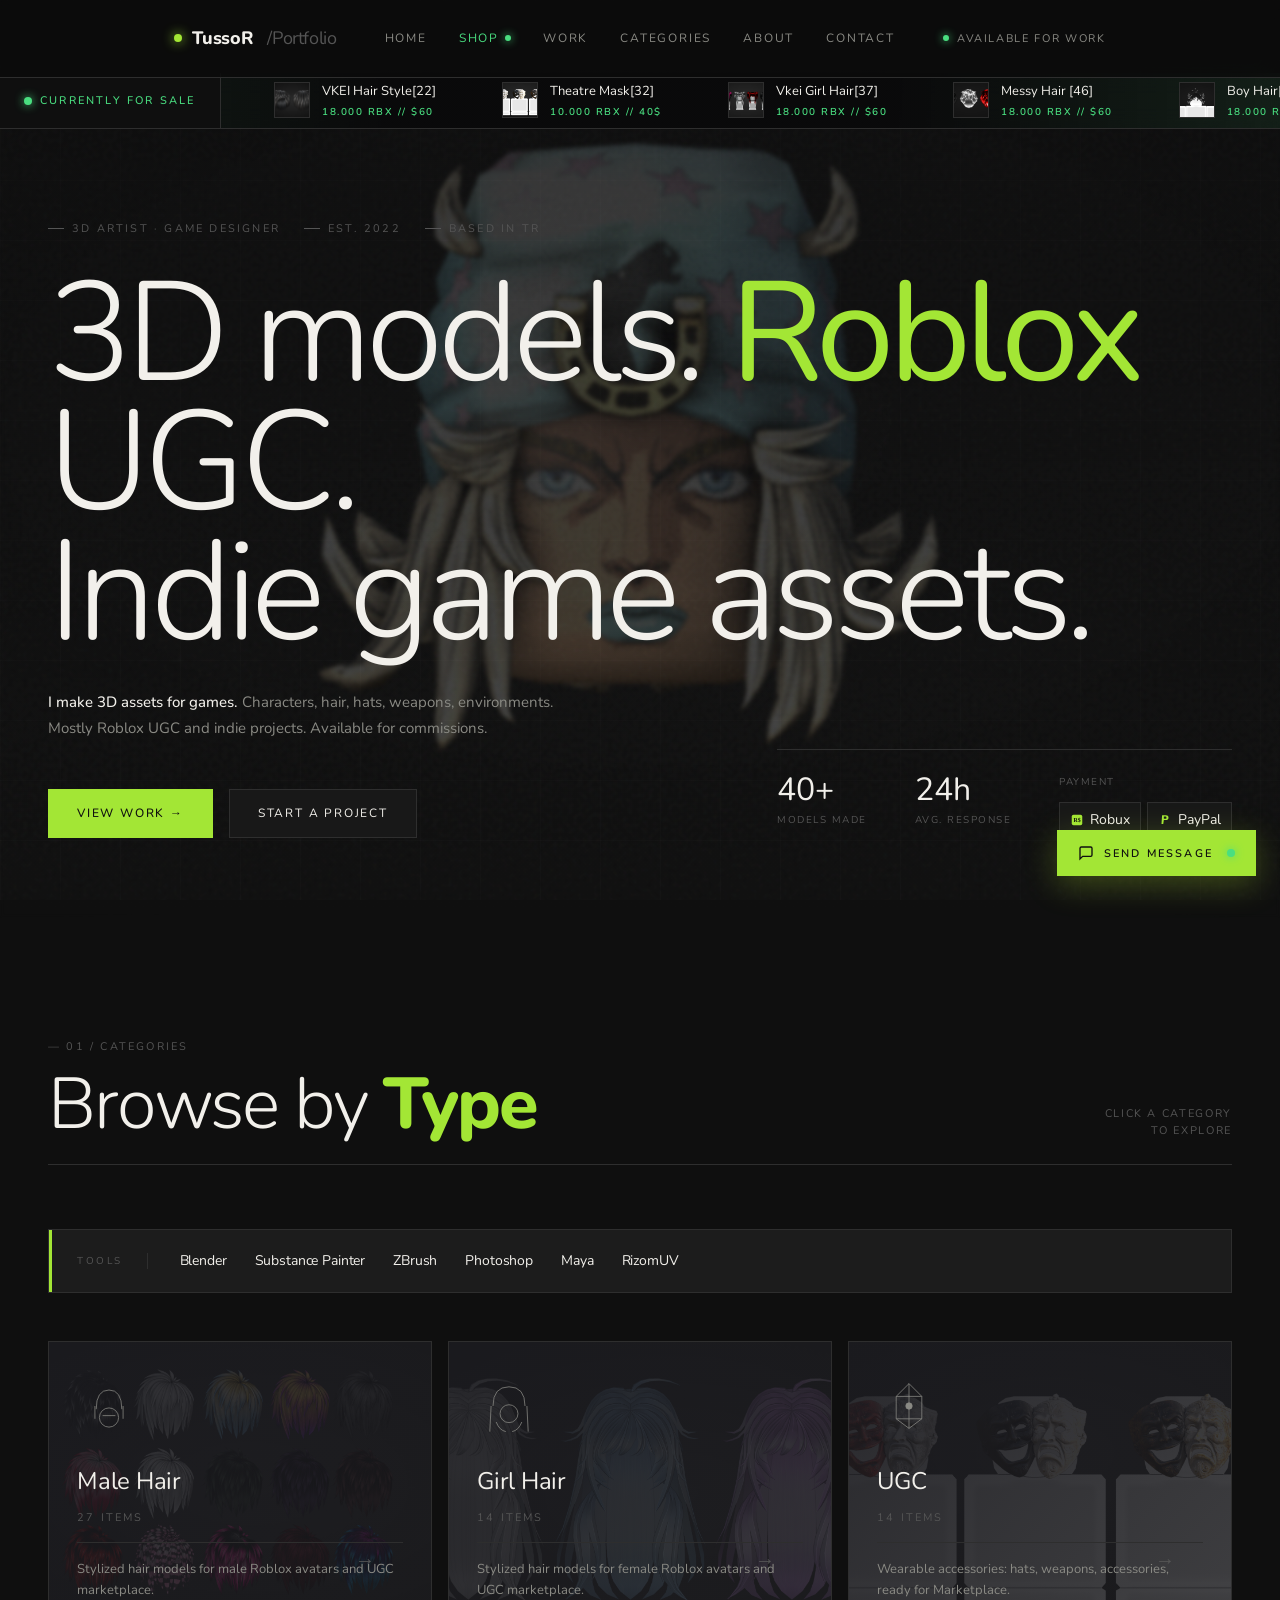
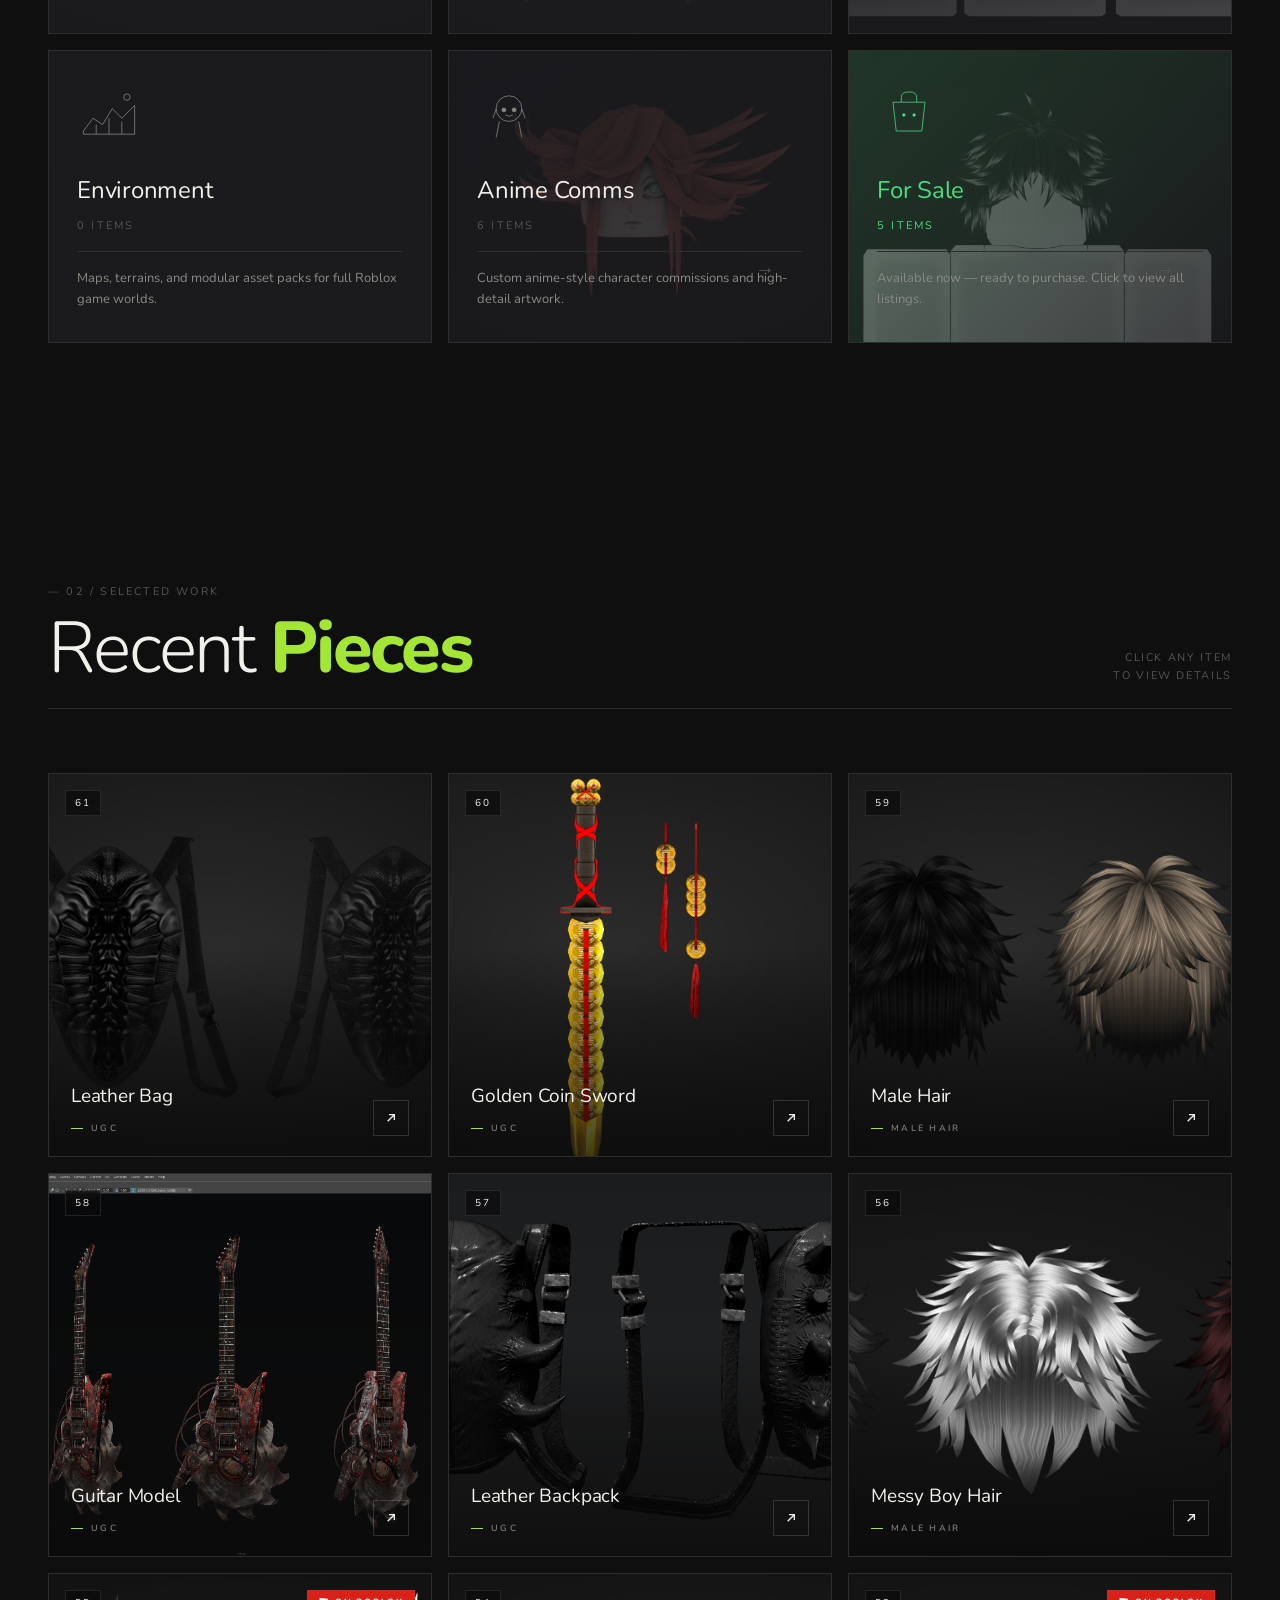
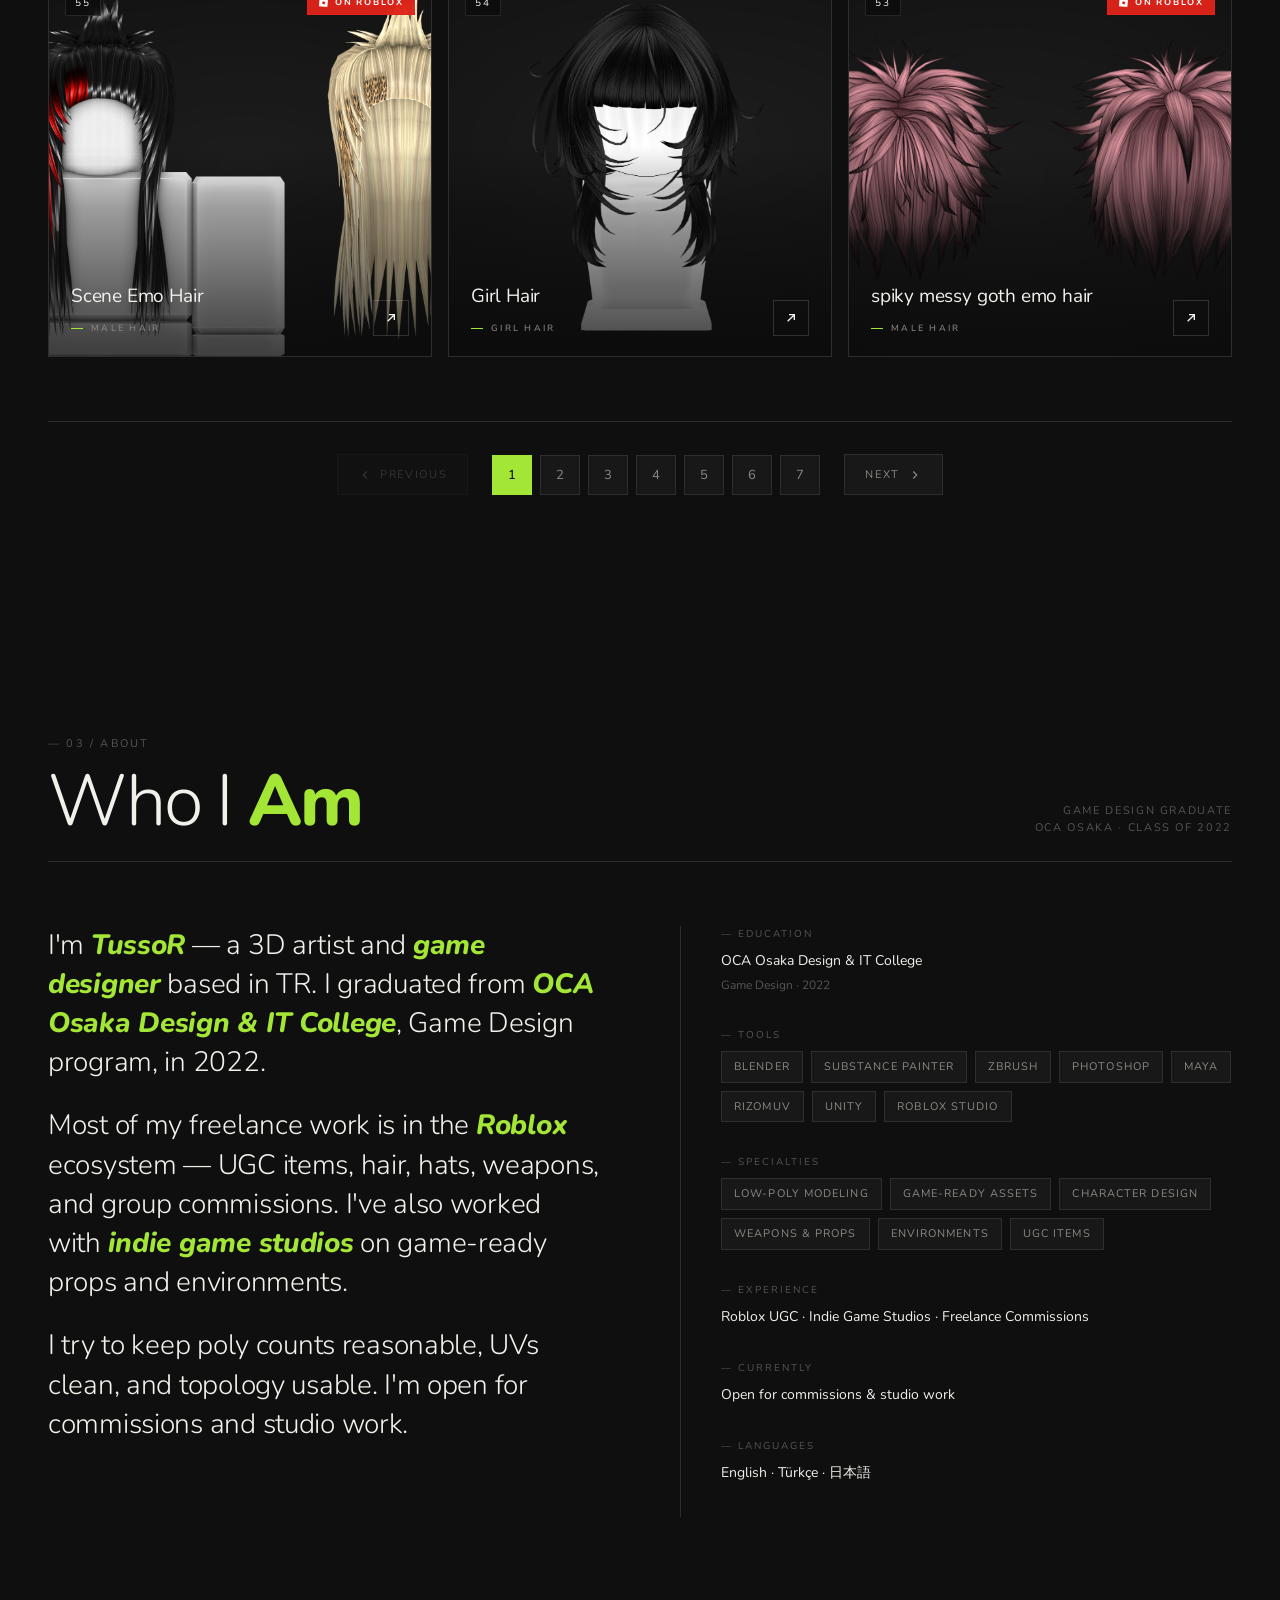
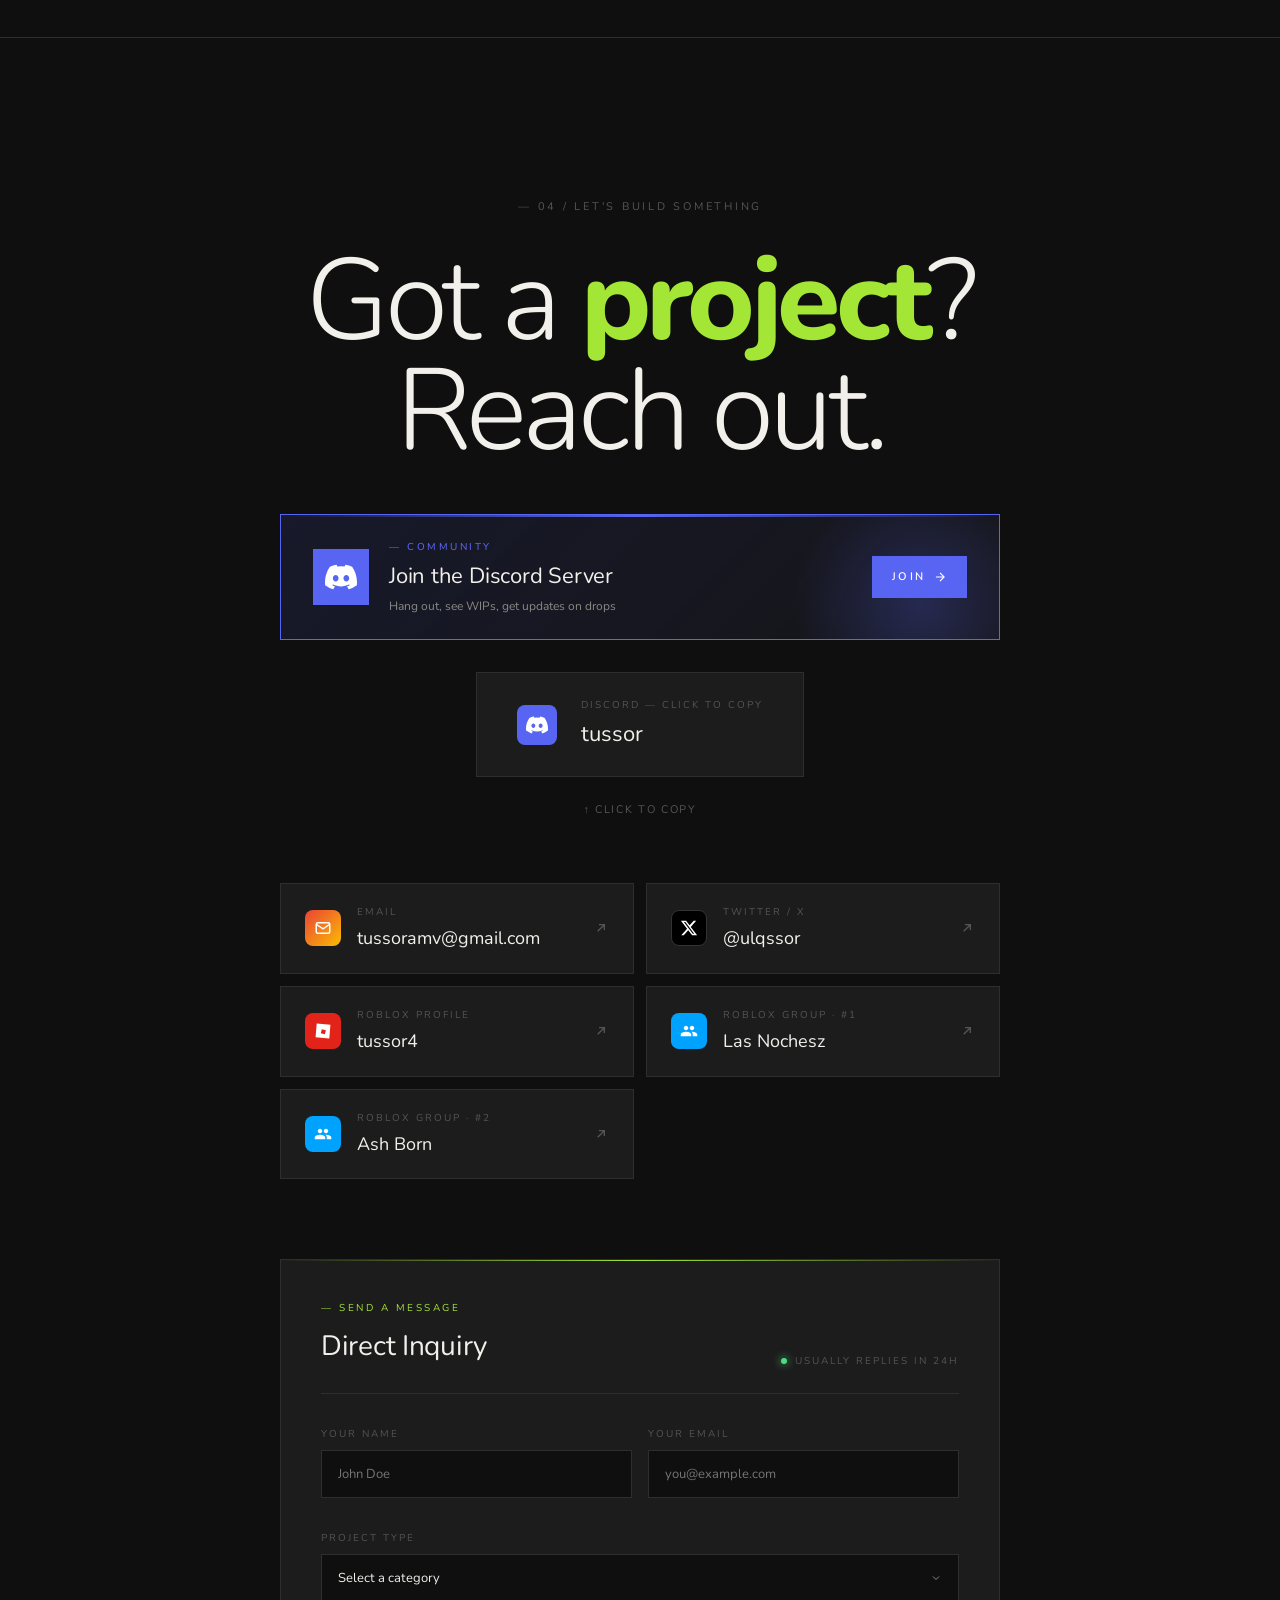
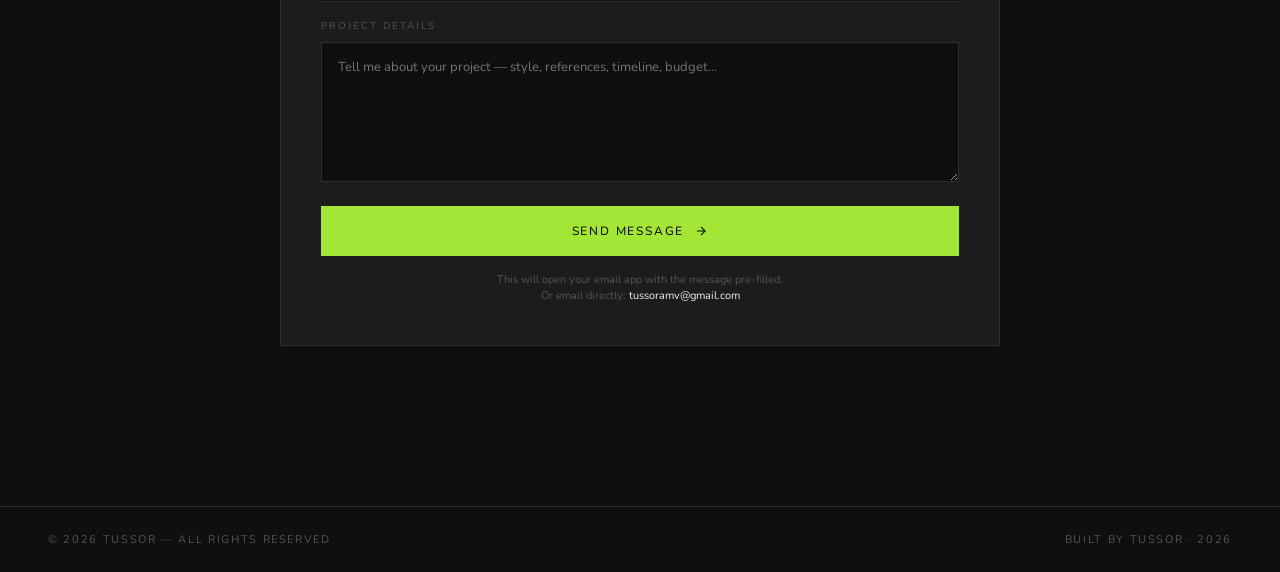
==== commit 00de382f: "styles" ====
--- a/index.html
+++ b/index.html
@@ -73,7 +73,7 @@
 
 <link rel="preconnect" href="https://fonts.googleapis.com">
 <link rel="preconnect" href="https://fonts.gstatic.com" crossorigin>
-<link href="https://fonts.googleapis.com/css2?family=Archivo:wght@400;500;600;700;800;900&display=swap" rel="stylesheet">
+<link href="https://fonts.googleapis.com/css2?family=Nunito:wght@300;400;500;600;700;800;900&display=swap" rel="stylesheet">
 <link rel="stylesheet" href="styles.css">
 </head>
 <body>
@@ -762,9 +762,9 @@
                 onerror="this.style.display='none'; this.nextElementSibling.style.display='block';">
            <div class="placeholder-fallback">
              <div class="shape-grad"></div>
-             <svg viewBox="0 0 100 100" fill="none" stroke="#ff5722" stroke-width="0.6">
+             <svg viewBox="0 0 100 100" fill="none" stroke="var(--accent)" stroke-width="0.6">
                <rect x="25" y="25" width="50" height="50"/>
-               <circle cx="50" cy="50" r="8" fill="#ff5722" fill-opacity="0.3"/>
+               <circle cx="50" cy="50" r="8" fill="var(--accent)" fill-opacity="0.3"/>
              </svg>
              <div class="placeholder-label">${p.image}</div>
            </div>`;
--- a/styles.css
+++ b/styles.css
@@ -6,10 +6,11 @@
     --text: #f2f0eb;
     --text-dim: #8a8a84;
     --text-mute: #555;
-    --accent: #c8ff2f;
-    --accent-glow: rgba(200, 255, 47, 0.12);
-    --display: 'Archivo', sans-serif;
-    --mono: 'Archivo', sans-serif;
+    --accent: #a3e635;
+    --accent-hover: #8fcf1f;
+    --accent-glow: rgba(163, 230, 53, 0.14);
+    --display: 'Nunito', sans-serif;
+    --mono: 'Nunito', sans-serif;
   }
 
   * { margin: 0; padding: 0; box-sizing: border-box; }
@@ -73,8 +74,10 @@
     width: 100%;
     max-width: 1600px;
     display: flex;
-    justify-content: space-between;
-    align-items: center;
+    justify-content: center;
+    align-items: center;
+    gap: 48px;
+    text-align: center;
   }
 
   .logo {
@@ -435,8 +438,8 @@
   }
 
   .btn-primary:hover {
-    background: #b8ee28;
-    border-color: #b8ee28;
+    background: var(--accent-hover);
+    border-color: var(--accent-hover);
     color: #0f0f0f;
   }
 
@@ -895,8 +898,8 @@
   }
 
   .floating-msg-btn:hover {
-    background: #b8ee28;
-    border-color: #b8ee28;
+    background: var(--accent-hover);
+    border-color: var(--accent-hover);
     transform: translateY(-3px);
     box-shadow: 0 12px 36px rgba(200, 255, 47, 0.35);
   }
@@ -2006,8 +2009,8 @@
   }
 
   .form-submit:hover {
-    background: #b8ee28;
-    border-color: #b8ee28;
+    background: var(--accent-hover);
+    border-color: var(--accent-hover);
     transform: translateY(-2px);
   }
 
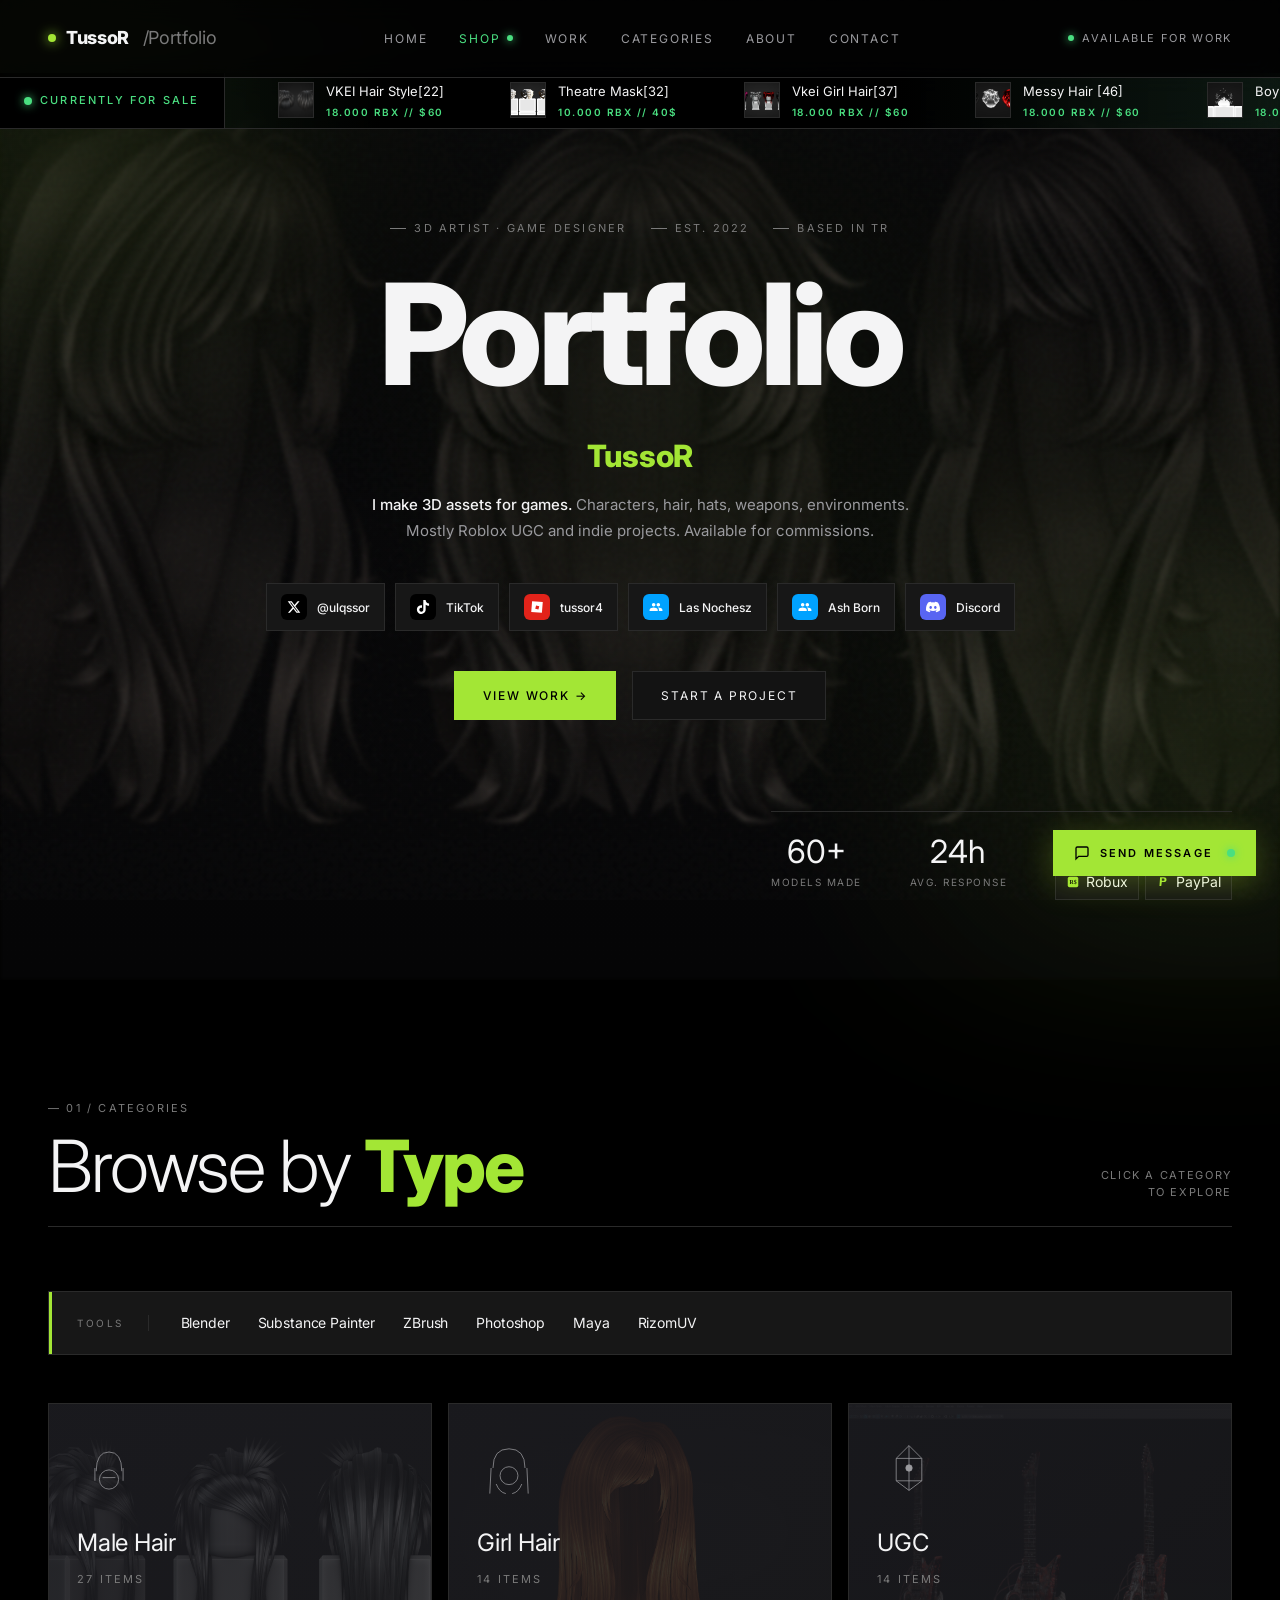
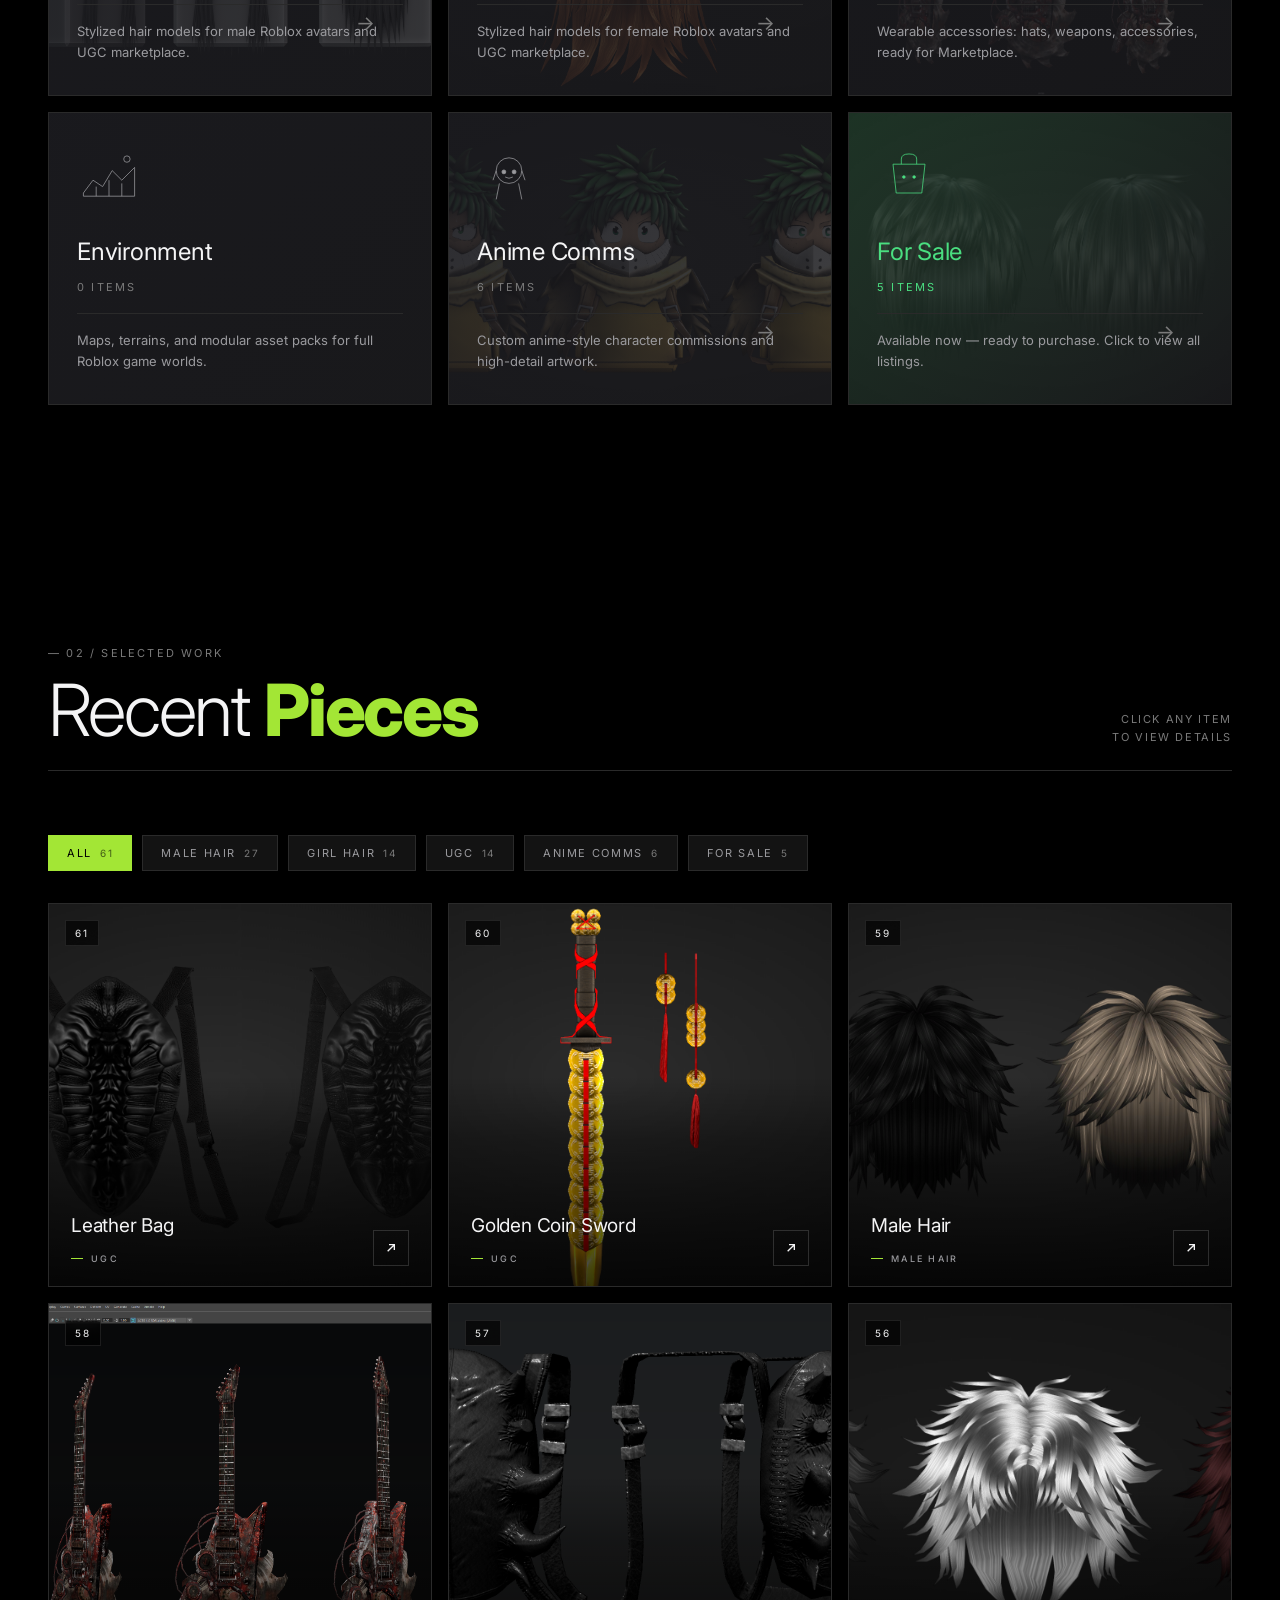
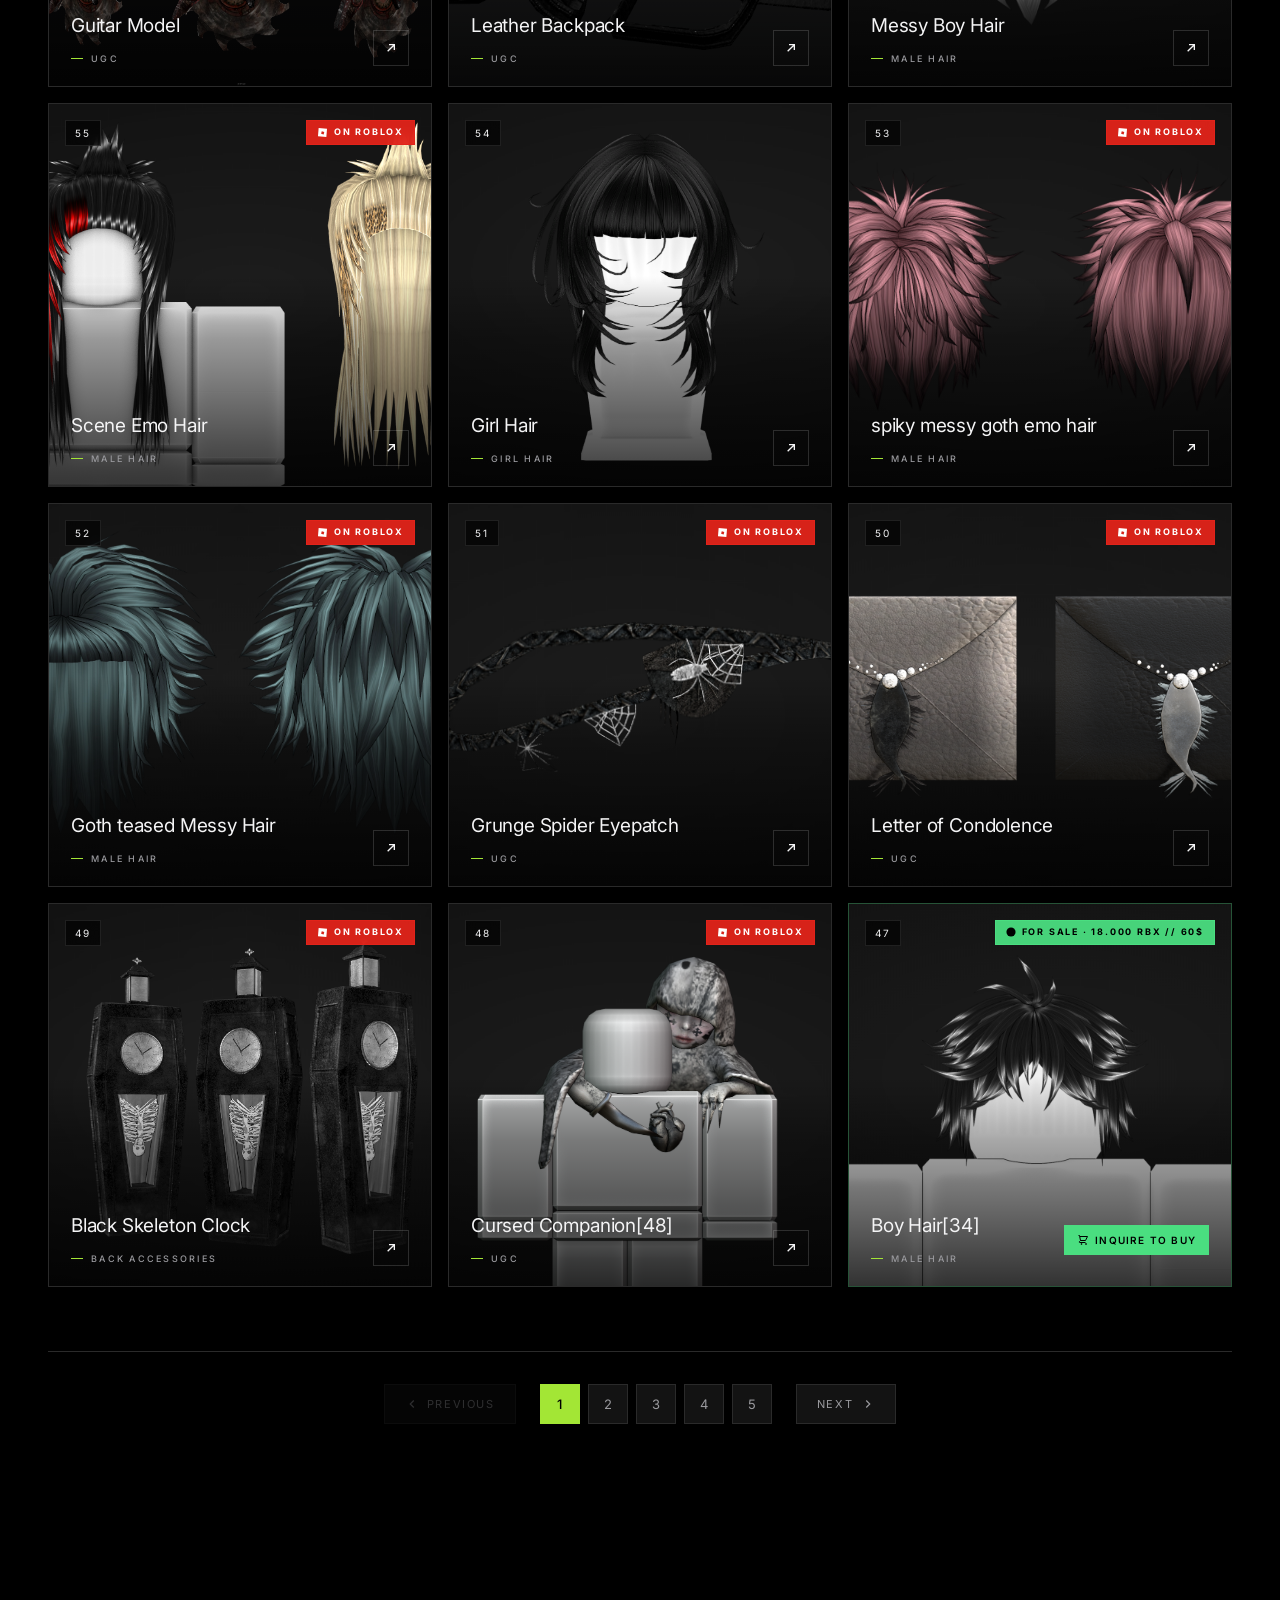
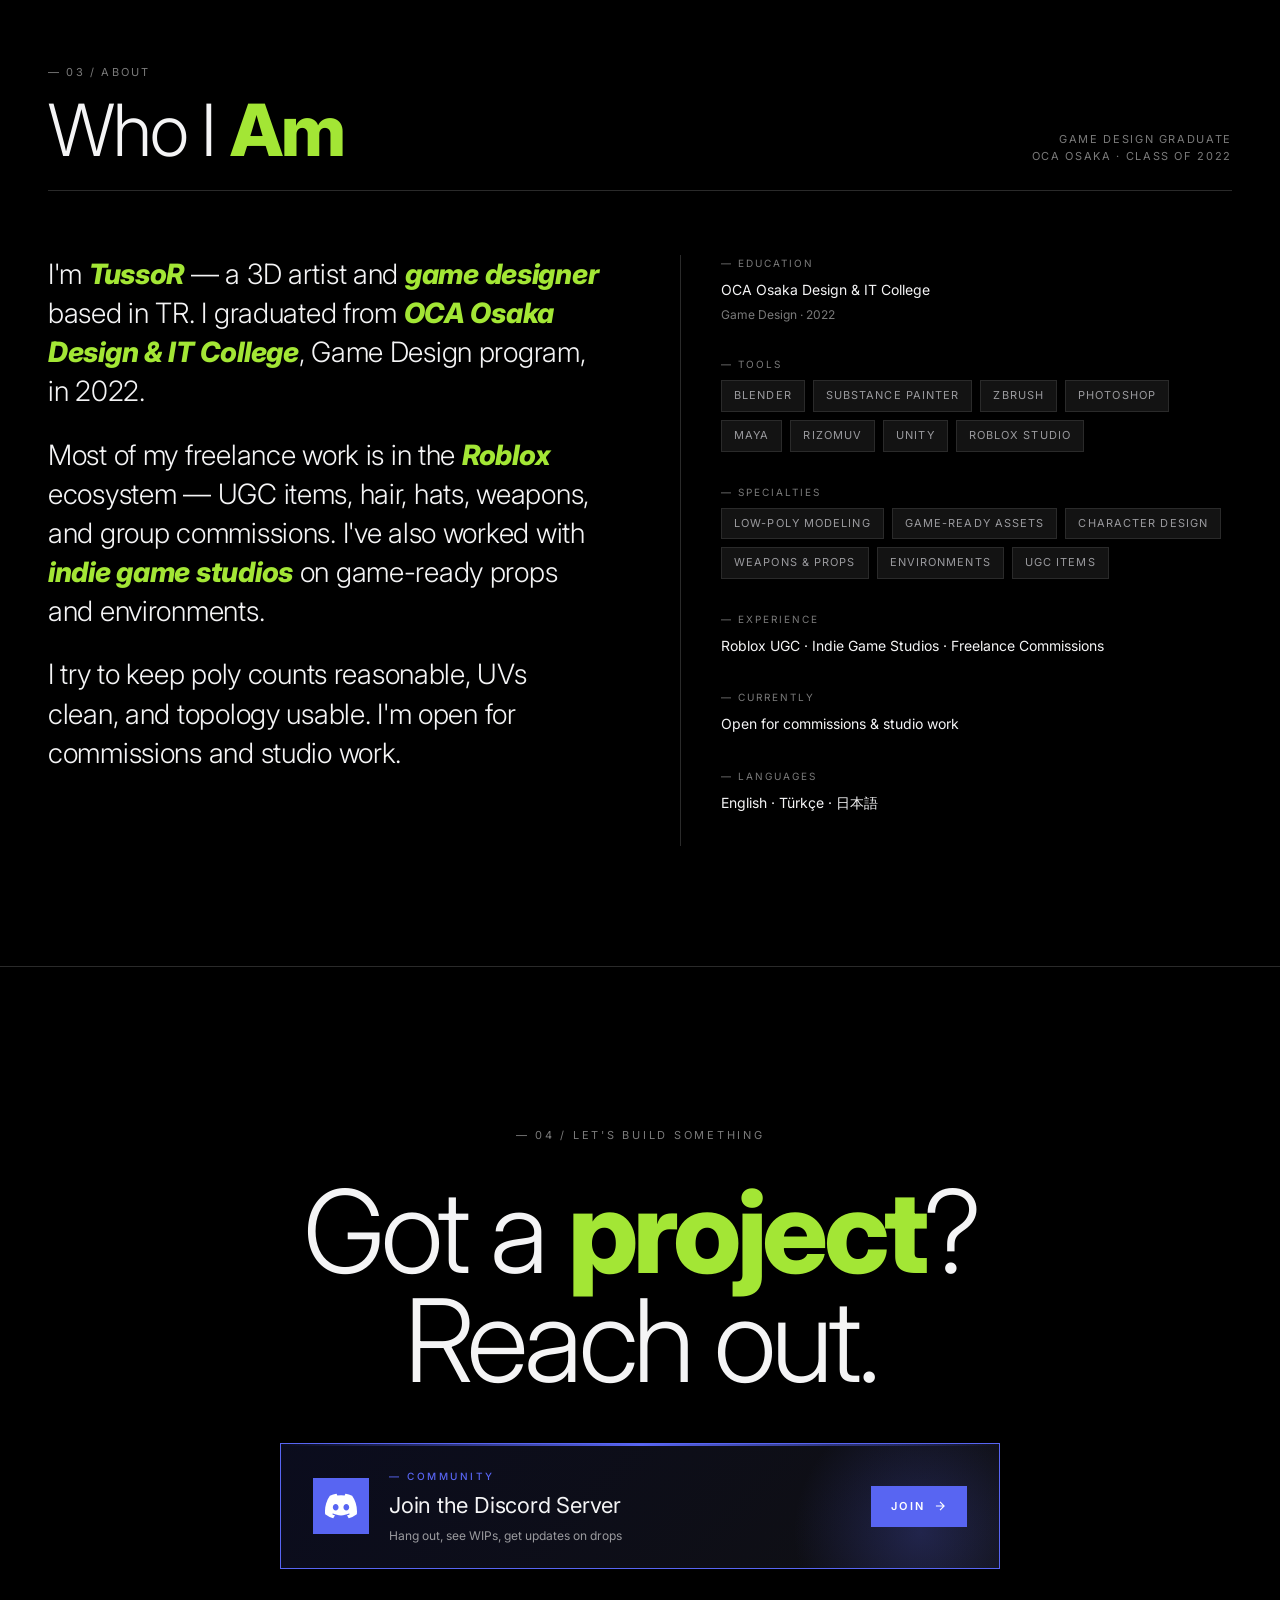
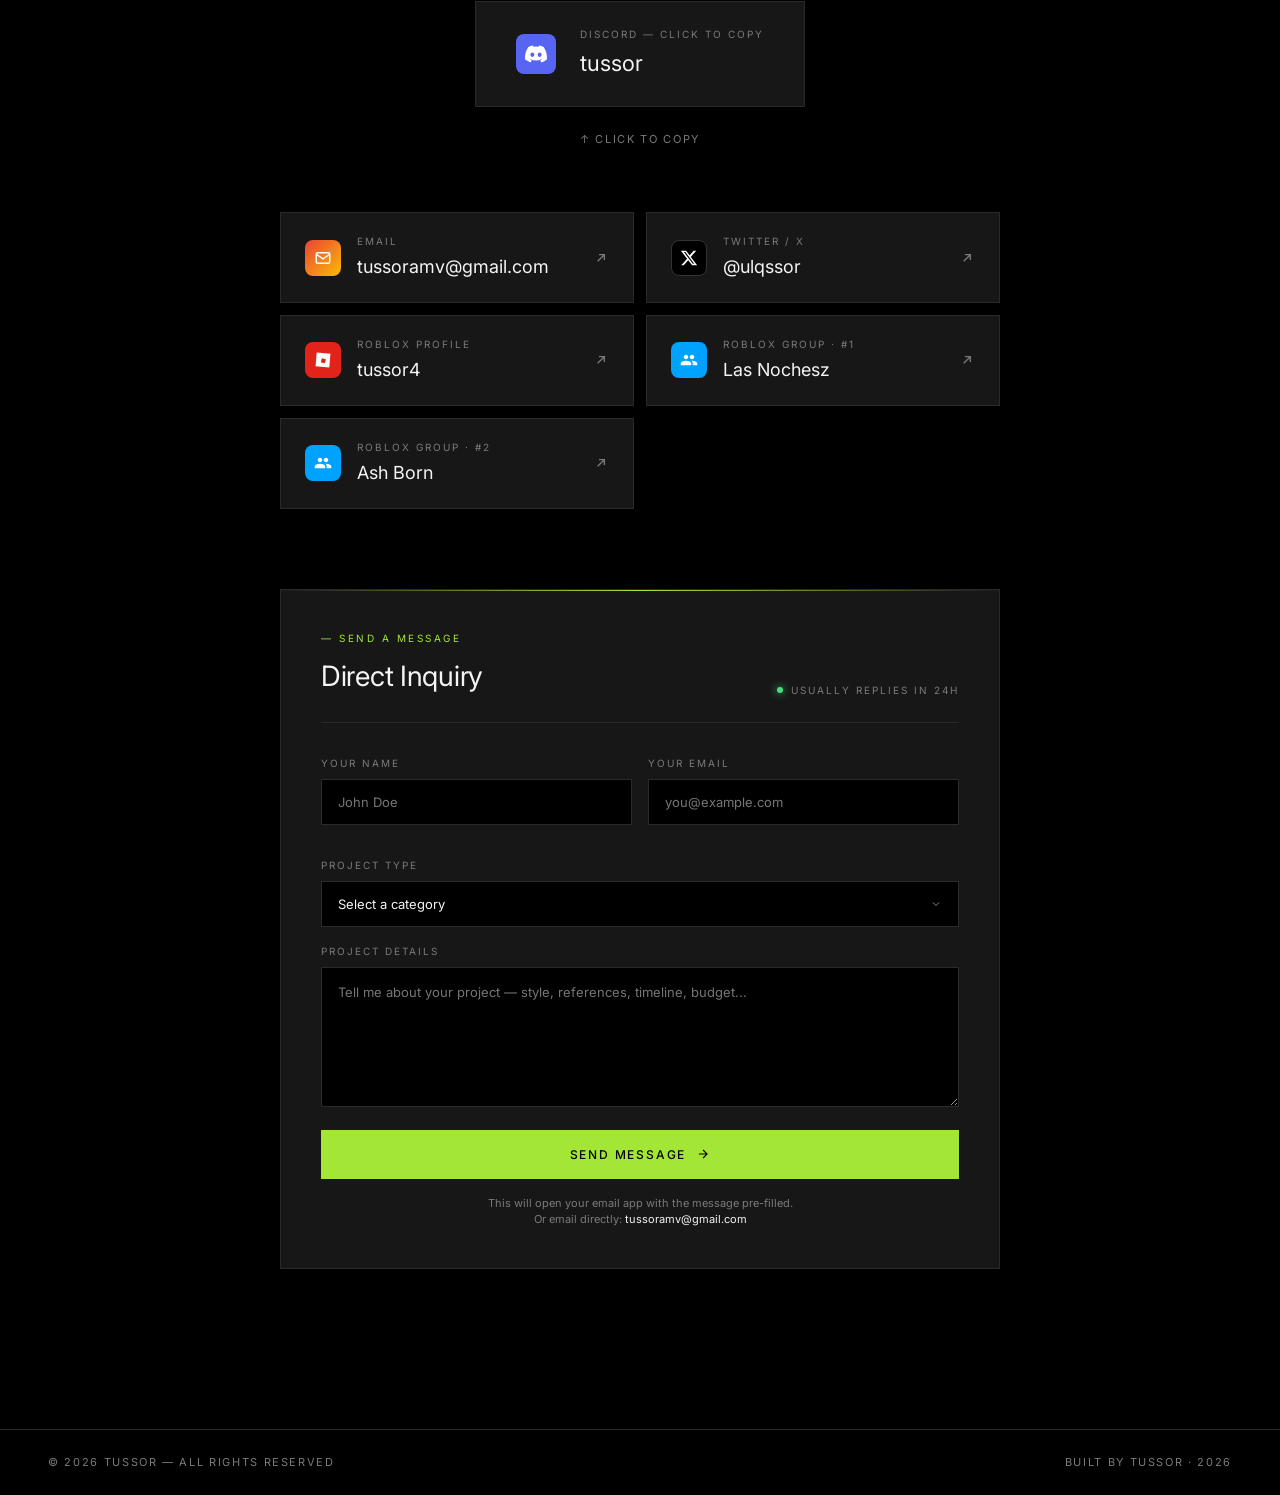
==== commit 0d8c1cc3: "updates" ====
--- a/index.html
+++ b/index.html
@@ -32,8 +32,11 @@
 <meta name="twitter:description" content="3D artist crafting game-ready assets, Roblox UGC, characters, and headwear. Available for commissions.">
 <meta name="twitter:image" content="https://tussorportfolio.com/renders/og-image.jpg">
 
+<!-- Favicon -->
+<link rel="icon" type="image/svg+xml" href="data:image/svg+xml,%3Csvg xmlns='http://www.w3.org/2000/svg' viewBox='0 0 32 32'%3E%3Crect width='32' height='32' rx='7' fill='%23000000'/%3E%3Ccircle cx='16' cy='16' r='8' fill='%23a3e635'/%3E%3C/svg%3E">
+
 <!-- Theme -->
-<meta name="theme-color" content="#0f0f0f">
+<meta name="theme-color" content="#000000">
 
 <!-- Schema.org structured data (Google rich results) -->
 <script type="application/ld+json">
@@ -73,20 +76,18 @@
 
 <link rel="preconnect" href="https://fonts.googleapis.com">
 <link rel="preconnect" href="https://fonts.gstatic.com" crossorigin>
-<link href="https://fonts.googleapis.com/css2?family=Nunito:wght@300;400;500;600;700;800;900&display=swap" rel="stylesheet">
+<link href="https://fonts.googleapis.com/css2?family=Inter:wght@300;400;500;600;700;800&display=swap" rel="stylesheet">
 <link rel="stylesheet" href="styles.css">
 </head>
 <body>
 
-<div class="grid-bg"></div>
-
 <nav>
   <div class="nav-inner">
-    <div class="logo" onclick="resetAllFilters()" style="cursor: pointer;">
+    <div class="logo" onclick="resetAllFilters()" style="cursor: pointer;" role="button" tabindex="0" aria-label="Reset filters and go to top">
       <span class="logo-dot"></span>
       TussoR<span style="color: var(--text-mute); font-weight: 400; margin-left: 4px;">/Portfolio</span>
     </div>
-    <div class="nav-links">
+    <div class="nav-links" id="navLinks">
       <a href="#" onclick="event.preventDefault(); resetAllFilters();">Home</a>
       <a href="#shop" class="nav-shop-link" onclick="event.preventDefault(); setShopFilter();">Shop <span class="nav-shop-dot"></span></a>
       <a href="#work">Work</a>
@@ -98,6 +99,10 @@
       <span class="status-dot"></span>
       Available for work
     </div>
+    <button class="nav-toggle" id="navToggle" onclick="toggleNav()" aria-label="Toggle menu" aria-expanded="false" aria-controls="navLinks">
+      <svg class="icon-menu" width="20" height="20" viewBox="0 0 24 24" fill="none" stroke="currentColor" stroke-width="2"><path d="M3 6h18M3 12h18M3 18h18"/></svg>
+      <svg class="icon-close" width="20" height="20" viewBox="0 0 24 24" fill="none" stroke="currentColor" stroke-width="2" style="display:none;"><path d="M18 6L6 18M6 6l12 12"/></svg>
+    </button>
   </div>
 </nav>
 
@@ -118,15 +123,55 @@
     <span>Est. 2022</span>
     <span>Based in TR</span>
   </div>
-  <h1>
-    3D models. <span class="italic">Roblox</span> UGC.<br>
-    Indie game assets.
-  </h1>
-  <p class="hero-desc">
-    <strong>I make 3D assets for games.</strong> 
-    Characters, hair, hats, weapons, environments. Mostly Roblox UGC and indie projects.
-    Available for commissions.
-  </p>
+  <h1>Portfolio<span class="sr-only"> — TussoR, 3D Artist &amp; Roblox UGC Creator making game-ready assets</span></h1>
+  <div class="hero-signature">
+    <div class="hero-name">TussoR</div>
+    <p class="hero-desc">
+      <strong>I make 3D assets for games.</strong>
+      Characters, hair, hats, weapons, environments. Mostly Roblox UGC and indie projects.
+      Available for commissions.
+    </p>
+  </div>
+
+  <div class="hero-socials">
+    <a href="https://x.com/ulqssor" target="_blank" class="hero-social-card">
+      <span class="hero-social-icon" style="background:#000;">
+        <svg width="14" height="14" viewBox="0 0 24 24" fill="white"><path d="M18.244 2.25h3.308l-7.227 8.26 8.502 11.24H16.17l-5.214-6.817L4.99 21.75H1.68l7.73-8.835L1.254 2.25H8.08l4.713 6.231zm-1.161 17.52h1.833L7.084 4.126H5.117z"/></svg>
+      </span>
+      <span class="hero-social-label">@ulqssor</span>
+    </a>
+    <a href="https://www.tiktok.com/@tussor4" target="_blank" class="hero-social-card">
+      <span class="hero-social-icon" style="background:#000;">
+        <svg width="14" height="14" viewBox="0 0 24 24" fill="white"><path d="M12.525.02c1.31-.02 2.61-.01 3.91-.02.08 1.53.63 3.09 1.75 4.17 1.12 1.11 2.7 1.62 4.24 1.79v4.03c-1.44-.05-2.89-.35-4.2-.97-.57-.26-1.1-.59-1.62-.93-.01 2.92.01 5.84-.02 8.75-.08 1.4-.54 2.79-1.35 3.94-1.31 1.92-3.58 3.17-5.91 3.21-1.43.08-2.86-.31-4.08-1.03-2.02-1.19-3.44-3.37-3.65-5.71-.02-.5-.03-1-.01-1.49.18-1.9 1.12-3.72 2.58-4.96 1.66-1.44 3.98-2.13 6.15-1.72.02 1.48-.04 2.96-.04 4.44-.99-.32-2.15-.23-3.02.37-.63.41-1.11 1.04-1.36 1.75-.21.51-.15 1.07-.14 1.61.24 1.64 1.82 3.02 3.5 2.87 1.12-.01 2.19-.66 2.77-1.61.19-.33.4-.67.41-1.06.1-1.79.06-3.57.07-5.36.01-4.03-.01-8.05.02-12.07z"/></svg>
+      </span>
+      <span class="hero-social-label">TikTok</span>
+    </a>
+    <a href="https://www.roblox.com/users/2257838391/profile" target="_blank" class="hero-social-card">
+      <span class="hero-social-icon" style="background:#e2231a;">
+        <svg width="14" height="14" viewBox="0 0 24 24" fill="white"><path d="M3.6 2.1L2.1 20.4l18.3 1.5L21.9 3.6 3.6 2.1zm10.86 14.27l-5.46-1.4 1.4-5.46 5.46 1.4-1.4 5.46z"/></svg>
+      </span>
+      <span class="hero-social-label">tussor4</span>
+    </a>
+    <a href="https://www.roblox.com/communities/35965009/Las-Nochesz#!/about" target="_blank" class="hero-social-card">
+      <span class="hero-social-icon" style="background:#00a2ff;">
+        <svg width="14" height="14" viewBox="0 0 24 24" fill="white"><path d="M16 11c1.66 0 2.99-1.34 2.99-3S17.66 5 16 5c-1.66 0-3 1.34-3 3s1.34 3 3 3zm-8 0c1.66 0 2.99-1.34 2.99-3S9.66 5 8 5C6.34 5 5 6.34 5 8s1.34 3 3 3zm0 2c-2.33 0-7 1.17-7 3.5V19h14v-2.5c0-2.33-4.67-3.5-7-3.5zm8 0c-.29 0-.62.02-.97.05 1.16.84 1.97 1.97 1.97 3.45V19h6v-2.5c0-2.33-4.67-3.5-7-3.5z"/></svg>
+      </span>
+      <span class="hero-social-label">Las Nochesz</span>
+    </a>
+    <a href="https://www.roblox.com/communities/35075842/Ash-Born#!/about" target="_blank" class="hero-social-card">
+      <span class="hero-social-icon" style="background:#00a2ff;">
+        <svg width="14" height="14" viewBox="0 0 24 24" fill="white"><path d="M16 11c1.66 0 2.99-1.34 2.99-3S17.66 5 16 5c-1.66 0-3 1.34-3 3s1.34 3 3 3zm-8 0c1.66 0 2.99-1.34 2.99-3S9.66 5 8 5C6.34 5 5 6.34 5 8s1.34 3 3 3zm0 2c-2.33 0-7 1.17-7 3.5V19h14v-2.5c0-2.33-4.67-3.5-7-3.5zm8 0c-.29 0-.62.02-.97.05 1.16.84 1.97 1.97 1.97 3.45V19h6v-2.5c0-2.33-4.67-3.5-7-3.5z"/></svg>
+      </span>
+      <span class="hero-social-label">Ash Born</span>
+    </a>
+    <a href="https://discord.gg/b2vr6hjXvD" target="_blank" rel="noopener" class="hero-social-card">
+      <span class="hero-social-icon" style="background:#5865f2;">
+        <svg width="14" height="14" viewBox="0 0 24 24" fill="white"><path d="M20.317 4.37a19.791 19.791 0 0 0-4.885-1.515.074.074 0 0 0-.079.037c-.21.375-.444.864-.608 1.25a18.27 18.27 0 0 0-5.487 0 12.64 12.64 0 0 0-.617-1.25.077.077 0 0 0-.079-.037A19.736 19.736 0 0 0 3.677 4.37a.07.07 0 0 0-.032.027C.533 9.046-.32 13.58.099 18.057a.082.082 0 0 0 .031.057 19.9 19.9 0 0 0 5.993 3.03.078.078 0 0 0 .084-.028 14.09 14.09 0 0 0 1.226-1.994.076.076 0 0 0-.041-.106 13.107 13.107 0 0 1-1.872-.892.077.077 0 0 1-.008-.128c.126-.094.252-.192.372-.292a.074.074 0 0 1 .077-.01c3.928 1.793 8.18 1.793 12.062 0a.074.074 0 0 1 .078.01c.12.098.246.198.373.292a.077.077 0 0 1-.006.127 12.299 12.299 0 0 1-1.873.892.077.077 0 0 0-.041.107c.36.698.772 1.362 1.225 1.993a.076.076 0 0 0 .084.028 19.839 19.839 0 0 0 6.002-3.03.077.077 0 0 0 .032-.054c.5-5.177-.838-9.674-3.549-13.66a.061.061 0 0 0-.031-.03zM8.02 15.33c-1.183 0-2.157-1.085-2.157-2.419 0-1.333.956-2.419 2.157-2.419 1.21 0 2.176 1.096 2.157 2.42 0 1.333-.956 2.418-2.157 2.418zm7.975 0c-1.183 0-2.157-1.085-2.157-2.419 0-1.333.955-2.419 2.157-2.419 1.21 0 2.176 1.096 2.157 2.42 0 1.333-.946 2.418-2.157 2.418z"/></svg>
+      </span>
+      <span class="hero-social-label">Discord</span>
+    </a>
+  </div>
+
   <div class="hero-actions">
     <a href="#work" class="btn btn-primary">View Work →</a>
     <a href="#contact" class="btn">Start a Project</a>
@@ -134,7 +179,7 @@
 
   <div class="hero-stats">
     <div>
-      <div class="stat-num">40+</div>
+      <div class="stat-num">60+</div>
       <div class="stat-label">Models Made</div>
     </div>
     <div>
@@ -145,7 +190,7 @@
       <div class="stat-label" style="margin-top:0;">Payment</div>
       <div class="payment-methods">
         <div class="payment-chip">
-          <svg width="14" height="14" viewBox="0 0 24 24" fill="currentColor"><rect x="3" y="3" width="18" height="18" rx="3"/><text x="12" y="16" text-anchor="middle" font-family="serif" font-size="10" font-weight="bold" fill="#0a0a0b">R$</text></svg>
+          <svg width="14" height="14" viewBox="0 0 24 24" fill="currentColor"><rect x="3" y="3" width="18" height="18" rx="3"/><text x="12" y="16" text-anchor="middle" font-family="serif" font-size="10" font-weight="bold" fill="#000000">R$</text></svg>
           Robux
         </div>
         <div class="payment-chip">
@@ -196,6 +241,8 @@
       Click any item<br>to view details
     </div>
   </div>
+
+  <div class="work-filters" id="workFilters"></div>
 
   <div class="filter-banner" id="filterBanner" style="display:none;"></div>
 
@@ -289,8 +336,6 @@
 </section>
 
 <!-- CONTACT -->
-
-<!-- CONTACT -->
 <section class="contact" id="contact">
   <div class="contact-pre reveal">— 04 / Let's Build Something</div>
   <h2 class="contact-title reveal">
@@ -318,7 +363,7 @@
     </div>
   </a>
 
-  <div class="discord-card reveal" id="discordCard">
+  <div class="discord-card reveal" id="discordCard" role="button" tabindex="0" aria-label="Copy Discord username tussor to clipboard">
     <div class="discord-icon">
       <svg width="22" height="22" viewBox="0 0 24 24" fill="white">
         <path d="M20.317 4.37a19.791 19.791 0 0 0-4.885-1.515a.074.074 0 0 0-.079.037c-.21.375-.444.864-.608 1.25a18.27 18.27 0 0 0-5.487 0a12.64 12.64 0 0 0-.617-1.25a.077.077 0 0 0-.079-.037A19.736 19.736 0 0 0 3.677 4.37a.07.07 0 0 0-.032.027C.533 9.046-.32 13.58.099 18.057a.082.082 0 0 0 .031.057a19.9 19.9 0 0 0 5.993 3.03a.078.078 0 0 0 .084-.028a14.09 14.09 0 0 0 1.226-1.994a.076.076 0 0 0-.041-.106a13.107 13.107 0 0 1-1.872-.892a.077.077 0 0 1-.008-.128a10.2 10.2 0 0 0 .372-.292a.074.074 0 0 1 .077-.01c3.928 1.793 8.18 1.793 12.062 0a.074.074 0 0 1 .078.01c.12.098.246.198.373.292a.077.077 0 0 1-.006.127a12.299 12.299 0 0 1-1.873.892a.077.077 0 0 0-.041.107c.36.698.772 1.362 1.225 1.993a.076.076 0 0 0 .084.028a19.839 19.839 0 0 0 6.002-3.03a.077.077 0 0 0 .032-.054c.5-5.177-.838-9.674-3.549-13.66a.061.061 0 0 0-.031-.03zM8.02 15.33c-1.183 0-2.157-1.085-2.157-2.419c0-1.333.956-2.419 2.157-2.419c1.21 0 2.176 1.096 2.157 2.42c0 1.333-.956 2.418-2.157 2.418zm7.975 0c-1.183 0-2.157-1.085-2.157-2.419c0-1.333.955-2.419 2.157-2.419c1.21 0 2.176 1.096 2.157 2.42c0 1.333-.946 2.418-2.157 2.418z"/>
@@ -573,7 +618,7 @@
     "anime-comms":  { name: "Anime Comms",  desc: "Custom anime-style character commissions and high-detail artwork." }
   };
 
-  const PROJECTS_PER_PAGE = 9;
+  const PROJECTS_PER_PAGE = 15;
 
   let currentPage = 1;
   let currentCategory = null;
@@ -596,6 +641,7 @@
     }
     renderProjects();
     renderCategories();
+    renderWorkFilters();
     document.getElementById('work').scrollIntoView({ behavior: 'smooth' });
   }
 
@@ -606,6 +652,7 @@
     window.location.hash = 'shop';
     renderProjects();
     renderCategories();
+    renderWorkFilters();
     document.getElementById('work').scrollIntoView({ behavior: 'smooth' });
   }
 
@@ -617,6 +664,7 @@
     history.replaceState(null, '', window.location.pathname);
     renderProjects();
     renderCategories();
+    renderWorkFilters();
     window.scrollTo({ top: 0, behavior: 'smooth' });
   }
 
@@ -737,7 +785,7 @@
           if (m) { ytId = m[1]; break; }
         }
         mediaHtml = ytId
-          ? `<img src="https://img.youtube.com/vi/${ytId}/maxresdefault.jpg" alt="${p.name}"
+          ? `<img src="https://img.youtube.com/vi/${ytId}/maxresdefault.jpg" alt="${p.name}" loading="lazy"
                   onerror="this.src='https://img.youtube.com/vi/${ytId}/hqdefault.jpg'"
                   style="width:100%; height:100%; object-fit:cover;">`
           : `<div class="placeholder-fallback" style="display:flex;">
@@ -758,7 +806,7 @@
              Video
            </div>`;
       } else {
-        mediaHtml = `<img src="${p.image}" alt="${p.name}"
+        mediaHtml = `<img src="${p.image}" alt="${p.name}" loading="lazy"
                 onerror="this.style.display='none'; this.nextElementSibling.style.display='block';">
            <div class="placeholder-fallback">
              <div class="shape-grad"></div>
@@ -857,11 +905,35 @@
     document.getElementById('work').scrollIntoView({ behavior: 'smooth' });
   }
 
+  function renderWorkFilters() {
+    const container = document.getElementById('workFilters');
+    if (!container) return;
+
+    const counts = {};
+    projects.forEach(p => {
+      if (p.categoryKey) counts[p.categoryKey] = (counts[p.categoryKey] || 0) + 1;
+    });
+    const forSaleCount = projects.filter(p => p.forSale).length;
+
+    let html = `<button class="work-filter-btn ${!currentCategory && !currentShopFilter ? 'active' : ''}" onclick="setCategory(null)">All <span>${projects.length}</span></button>`;
+
+    Object.entries(categoryMeta).forEach(([key, meta]) => {
+      const count = counts[key] || 0;
+      if (!count) return;
+      html += `<button class="work-filter-btn ${currentCategory === key ? 'active' : ''}" onclick="setCategory('${key}')">${meta.name} <span>${count}</span></button>`;
+    });
+
+    if (forSaleCount > 0) {
+      html += `<button class="work-filter-btn ${currentShopFilter ? 'active' : ''}" onclick="setShopFilter()">For Sale <span>${forSaleCount}</span></button>`;
+    }
+
+    container.innerHTML = html;
+  }
+
   function renderCategories() {
     const grid = document.querySelector('.cat-grid');
     if (!grid) return;
 
-    // Her kategoriyi say
     const counts = {};
     const projectsByCategory = {};
     projects.forEach(p => {
@@ -888,14 +960,13 @@
       
       const slideshowHtml = bgImages.length > 0
         ? `<div class="cat-slideshow">
-             ${bgImages.map((img, i) => `<img src="${img}" alt="" class="cat-slide ${i === 0 ? 'active' : ''}" data-slide="${i}">`).join('')}
+             ${bgImages.map((img, i) => `<img src="${img}" alt="" loading="lazy" class="cat-slide ${i === 0 ? 'active' : ''}" data-slide="${i}">`).join('')}
            </div>`
         : '';
       
       return `
-        <div class="cat-card reveal ${isActive ? 'active' : ''} ${!isClickable ? 'disabled' : ''}" 
-             ${isClickable ? `onclick="setCategory('${key}')"` : ''}
-             data-slides="${bgImages.length}">
+        <div class="cat-card reveal ${isActive ? 'active' : ''} ${!isClickable ? 'disabled' : ''}"
+             ${isClickable ? `onclick="setCategory('${key}')" role="button" tabindex="0" aria-label="Filter by ${meta.name}"` : ''}>
           ${slideshowHtml}
           <div class="cat-content">
             <div class="cat-icon">${iconSvg}</div>
@@ -918,12 +989,12 @@
       .map(p => p.image)
       .filter(img => img && !img.includes('youtube.com') && !img.includes('youtu.be') && !img.endsWith('.mp4') && !img.endsWith('.webm') && !img.endsWith('.gif'));
     const forSaleSlideshow = forSaleBgImages.length > 0
-      ? `<div class="cat-slideshow">${forSaleBgImages.map((img, i) => `<img src="${img}" alt="" class="cat-slide ${i === 0 ? 'active' : ''}" data-slide="${i}">`).join('')}</div>`
+      ? `<div class="cat-slideshow">${forSaleBgImages.map((img, i) => `<img src="${img}" alt="" loading="lazy" class="cat-slide ${i === 0 ? 'active' : ''}" data-slide="${i}">`).join('')}</div>`
       : '';
     const forSaleIcon = `<svg viewBox="0 0 100 100" fill="none" stroke="currentColor" stroke-width="1.2"><path d="M25 30 L75 30 L70 75 L30 75 Z"/><path d="M38 30 L38 22 Q38 14 50 14 Q62 14 62 22 L62 30"/><circle cx="42" cy="50" r="2" fill="currentColor"/><circle cx="58" cy="50" r="2" fill="currentColor"/></svg>`;
     grid.innerHTML += `
       <div class="cat-card cat-card-sale reveal ${forSaleIsActive ? 'active' : ''} ${!forSaleClickable ? 'disabled' : ''}"
-           ${forSaleClickable ? `onclick="setShopFilter()"` : ''}>
+           ${forSaleClickable ? `onclick="setShopFilter()" role="button" tabindex="0" aria-label="Filter by For Sale"` : ''}>
         ${forSaleSlideshow}
         <div class="cat-content">
           <div class="cat-icon">${forSaleIcon}</div>
@@ -984,6 +1055,7 @@
   readCategoryFromUrl();
   renderProjects();
   renderCategories();
+  renderWorkFilters();
   initHeroSlideshow();
   initShopBanner();
 
@@ -1034,7 +1106,7 @@
       }
       return `
         <a href="project.html?id=${realIndex}" class="shop-item">
-          <img src="${imgSrc}" alt="${p.name}" class="shop-item-img" onerror="this.style.opacity=0.3">
+          <img src="${imgSrc}" alt="${p.name}" class="shop-item-img" loading="lazy" onerror="this.style.opacity=0.3">
           <div class="shop-item-info">
             <div class="shop-item-name">${p.name}</div>
             <div class="shop-item-price">${p.price || 'Inquire'}</div>
@@ -1268,6 +1340,28 @@
     if (e.key === 'Escape') closeInquiryModal();
   });
 
+  // Activate any role="button" element with Enter/Space (keyboard parity with click)
+  document.addEventListener('keydown', (e) => {
+    if ((e.key === 'Enter' || e.key === ' ') && e.target.matches('[role="button"]')) {
+      e.preventDefault();
+      e.target.click();
+    }
+  });
+
+  // Mobile nav menu toggle
+  function toggleNav(forceClose) {
+    const links = document.getElementById('navLinks');
+    const btn = document.getElementById('navToggle');
+    const isOpen = forceClose ? false : !links.classList.contains('open');
+    links.classList.toggle('open', isOpen);
+    btn.setAttribute('aria-expanded', String(isOpen));
+    btn.querySelector('.icon-menu').style.display = isOpen ? 'none' : 'block';
+    btn.querySelector('.icon-close').style.display = isOpen ? 'block' : 'none';
+  }
+  document.getElementById('navLinks').addEventListener('click', (e) => {
+    if (e.target.tagName === 'A') toggleNav(true);
+  });
+
 </script>
 
 </body>
--- a/styles.css
+++ b/styles.css
@@ -1,19 +1,38 @@
 :root {
-    --bg: #0f0f0f;
-    --bg-elev: #181818;
-    --bg-card: #1c1c1c;
-    --line: #2e2e2e;
-    --text: #f2f0eb;
-    --text-dim: #8a8a84;
-    --text-mute: #555;
+    --bg: #000000;
+    --bg-elev: #131313;
+    --bg-card: #171717;
+    --line: #2a2a2a;
+    --text: #f4f4f5;
+    --text-dim: #9a9a9e;
+    --text-mute: #7a7a7a;
     --accent: #a3e635;
     --accent-hover: #8fcf1f;
     --accent-glow: rgba(163, 230, 53, 0.14);
-    --display: 'Nunito', sans-serif;
-    --mono: 'Nunito', sans-serif;
+    --display: 'Inter', sans-serif;
+    --mono: 'Inter', sans-serif;
   }
 
   * { margin: 0; padding: 0; box-sizing: border-box; }
+
+  [role="button"]:focus-visible,
+  a:focus-visible,
+  button:focus-visible {
+    outline: 2px solid var(--accent);
+    outline-offset: 2px;
+  }
+
+  .sr-only {
+    position: absolute;
+    width: 1px;
+    height: 1px;
+    padding: 0;
+    margin: -1px;
+    overflow: hidden;
+    clip: rect(0, 0, 0, 0);
+    white-space: nowrap;
+    border: 0;
+  }
 
   html { scroll-behavior: smooth; }
 
@@ -25,13 +44,6 @@
     line-height: 1.6;
     overflow-x: hidden;
     min-height: 100vh;
-  }
-
-  /* Global max-width for content centering */
-  .container {
-    max-width: 1600px;
-    margin: 0 auto;
-    width: 100%;
   }
 
   /* Noise texture */
@@ -45,16 +57,25 @@
     background-image: url("data:image/svg+xml,%3Csvg viewBox='0 0 200 200' xmlns='http://www.w3.org/2000/svg'%3E%3Cfilter id='n'%3E%3CfeTurbulence type='fractalNoise' baseFrequency='0.9' /%3E%3C/filter%3E%3Crect width='100%25' height='100%25' filter='url(%23n)' /%3E%3C/svg%3E");
   }
 
-  .grid-bg {
+  body::after {
+    content: '';
     position: fixed;
-    inset: 0;
-    background-image: 
-      linear-gradient(rgba(255,255,255,0.015) 1px, transparent 1px),
-      linear-gradient(90deg, rgba(255,255,255,0.015) 1px, transparent 1px);
-    background-size: 60px 60px;
+    inset: -10%;
     pointer-events: none;
     z-index: 0;
-  }
+    background:
+      radial-gradient(640px circle at 12% 18%, rgba(163, 230, 53, 0.18), transparent 60%),
+      radial-gradient(720px circle at 88% 78%, rgba(163, 230, 53, 0.13), transparent 60%),
+      radial-gradient(520px circle at 55% 45%, rgba(163, 230, 53, 0.07), transparent 70%);
+    filter: blur(80px);
+    animation: bgGlowDrift 24s ease-in-out infinite;
+  }
+
+  @keyframes bgGlowDrift {
+    0%, 100% { transform: translate(0, 0) scale(1); }
+    50% { transform: translate(-2%, 2%) scale(1.06); }
+  }
+
 
   /* Top bar */
   nav {
@@ -66,18 +87,16 @@
     align-items: center;
     z-index: 100;
     backdrop-filter: blur(12px);
-    background: rgba(10, 10, 11, 0.7);
+    background: rgba(0, 0, 0, 0.7);
     border-bottom: 1px solid var(--line);
   }
 
   .nav-inner {
     width: 100%;
-    max-width: 1600px;
-    display: flex;
-    justify-content: center;
-    align-items: center;
-    gap: 48px;
-    text-align: center;
+    max-width: 1920px;
+    display: flex;
+    justify-content: space-between;
+    align-items: center;
   }
 
   .logo {
@@ -137,6 +156,23 @@
     box-shadow: 0 0 8px #4ade80;
   }
 
+  .nav-toggle {
+    display: none;
+    align-items: center;
+    justify-content: center;
+    width: 36px;
+    height: 36px;
+    background: transparent;
+    border: 1px solid var(--line);
+    color: var(--text);
+    cursor: pointer;
+    flex-shrink: 0;
+  }
+
+  .nav-toggle:hover {
+    border-color: var(--accent);
+    color: var(--accent);
+  }
 
   /* Shop nav link */
   .nav-shop-link {
@@ -164,7 +200,7 @@
     z-index: 99;
     display: flex;
     align-items: center;
-    background: linear-gradient(90deg, rgba(74, 222, 128, 0.08) 0%, rgba(10, 10, 11, 0.95) 30%, rgba(10, 10, 11, 0.95) 70%, rgba(74, 222, 128, 0.08) 100%);
+    background: linear-gradient(90deg, rgba(74, 222, 128, 0.08) 0%, rgba(0, 0, 0, 0.95) 30%, rgba(0, 0, 0, 0.95) 70%, rgba(74, 222, 128, 0.08) 100%);
     backdrop-filter: blur(12px);
     border-bottom: 1px solid var(--line);
     overflow: hidden;
@@ -263,10 +299,6 @@
   }
 
   /* When banner is visible, push hero down */
-  body.has-shop-banner nav {
-    top: 0;
-  }
-  
   body.has-shop-banner .hero {
     padding-top: 220px;
   }
@@ -276,7 +308,7 @@
     padding: 60px 48px 0;
     position: relative;
     z-index: 2;
-    max-width: 1600px;
+    max-width: 1920px;
     margin: 0 auto;
     width: 100%;
   }
@@ -300,13 +332,14 @@
   /* Hero */
   .hero {
     position: relative;
-    min-height: 100vh;
-    padding: 160px 48px 80px;
+    padding: 160px 48px 260px;
     display: flex;
     flex-direction: column;
-    justify-content: center;
+    justify-content: flex-start;
+    align-items: center;
+    text-align: center;
     z-index: 2;
-    max-width: 1600px;
+    max-width: 1920px;
     margin: 0 auto;
     width: 100%;
   }
@@ -375,7 +408,7 @@
 
   h1 {
     font-family: var(--display);
-    font-weight: 300;
+    font-weight: 800;
     font-size: clamp(56px, 11vw, 180px);
     line-height: 0.92;
     letter-spacing: -0.04em;
@@ -383,9 +416,22 @@
   }
 
   h1 .italic {
-    font-weight: 800; color: var(--accent);
-    font-weight: 400;
+    font-weight: 800;
     color: var(--accent);
+  }
+
+  .hero-signature {
+    margin-bottom: 40px;
+    max-width: 540px;
+  }
+
+  .hero-name {
+    font-family: var(--display);
+    font-weight: 800;
+    font-size: clamp(20px, 2.4vw, 32px);
+    letter-spacing: -0.01em;
+    color: var(--accent);
+    margin-bottom: 12px;
   }
 
   .hero-desc {
@@ -393,7 +439,7 @@
     font-size: 15px;
     line-height: 1.7;
     color: var(--text-dim);
-    margin-bottom: 48px;
+    margin-bottom: 0;
   }
 
   .hero-desc strong {
@@ -433,14 +479,14 @@
   .btn-primary {
     background: var(--accent);
     border-color: var(--accent);
-    color: #0f0f0f;
+    color: #000000;
     font-weight: 500;
   }
 
   .btn-primary:hover {
     background: var(--accent-hover);
     border-color: var(--accent-hover);
-    color: #0f0f0f;
+    color: #000000;
   }
 
   .hero-stats {
@@ -497,12 +543,60 @@
     color: var(--accent);
   }
 
+  /* Hero social cards */
+  .hero-socials {
+    display: flex;
+    flex-direction: row;
+    flex-wrap: wrap;
+    justify-content: center;
+    gap: 10px;
+    margin-bottom: 40px;
+    z-index: 3;
+  }
+
+  .hero-social-card {
+    display: flex;
+    align-items: center;
+    gap: 10px;
+    padding: 10px 14px;
+    background: var(--bg-card);
+    border: 1px solid var(--line);
+    text-decoration: none;
+    color: var(--text);
+    font-size: 12px;
+    font-weight: 500;
+    transition: all 0.25s;
+  }
+
+  .hero-social-card:hover {
+    border-color: var(--accent);
+    background: var(--accent-glow);
+    color: var(--accent);
+    transform: translateX(-4px);
+  }
+
+  .hero-social-icon {
+    width: 26px;
+    height: 26px;
+    border-radius: 6px;
+    display: flex;
+    align-items: center;
+    justify-content: center;
+    flex-shrink: 0;
+  }
+
+  .hero-social-label {
+    overflow: hidden;
+    text-overflow: ellipsis;
+    white-space: nowrap;
+  }
+
   /* Section heading */
   .section {
     padding: 120px 48px;
     position: relative;
     z-index: 2;
-    max-width: 1600px;
+    max-width: 1920px;
     margin: 0 auto;
     width: 100%;
   }
@@ -533,7 +627,7 @@
   }
 
   .section-title .italic {
-    font-weight: 800; color: var(--accent);
+    font-weight: 800;
     color: var(--accent);
   }
 
@@ -616,6 +710,50 @@
     letter-spacing: -0.01em;
   }
 
+  /* Work section quick filters */
+  .work-filters {
+    display: flex;
+    flex-wrap: wrap;
+    gap: 10px;
+    margin-bottom: 32px;
+  }
+
+  .work-filter-btn {
+    display: inline-flex;
+    align-items: center;
+    gap: 8px;
+    padding: 10px 18px;
+    background: var(--bg-elev);
+    border: 1px solid var(--line);
+    color: var(--text-dim);
+    font-family: var(--mono);
+    font-size: 11px;
+    text-transform: uppercase;
+    letter-spacing: 0.15em;
+    cursor: pointer;
+    transition: all 0.2s;
+  }
+
+  .work-filter-btn span {
+    color: var(--text-mute);
+    font-size: 10px;
+  }
+
+  .work-filter-btn:hover {
+    border-color: var(--accent);
+    color: var(--text);
+  }
+
+  .work-filter-btn.active {
+    background: var(--accent);
+    border-color: var(--accent);
+    color: #000;
+  }
+
+  .work-filter-btn.active span {
+    color: rgba(0, 0, 0, 0.6);
+  }
+
   /* Filter banner */
   .filter-banner {
     display: flex;
@@ -738,7 +876,7 @@
   }
 
   .cat-card.active::after {
-    background: linear-gradient(135deg, rgba(255, 87, 34, 0.25) 0%, rgba(26, 26, 31, 0.5) 100%);
+    background: linear-gradient(135deg, rgba(163, 230, 53, 0.25) 0%, rgba(26, 26, 31, 0.5) 100%);
   }
 
   .cat-card.active .cat-icon {
@@ -776,7 +914,7 @@
     top: auto;
     right: auto;
     background: rgba(74, 222, 128, 0.95);
-    color: #0f0f0f;
+    color: #000000;
     padding: 4px 10px;
     font-size: 9px;
     text-transform: uppercase;
@@ -791,7 +929,7 @@
   }
 
   .for-sale-badge svg {
-    color: #0f0f0f;
+    color: #000000;
     animation: pulse-dot 2s ease-in-out infinite;
   }
 
@@ -816,7 +954,7 @@
     padding: 8px 12px;
     background: #4ade80;
     border: 1px solid #4ade80;
-    color: #0f0f0f;
+    color: #000000;
     font-family: var(--mono);
     font-size: 10px;
     text-transform: uppercase;
@@ -885,7 +1023,7 @@
     padding: 14px 20px;
     background: var(--accent);
     border: 1px solid var(--accent);
-    color: #0f0f0f;
+    color: #000000;
     font-family: var(--mono);
     font-size: 11px;
     text-transform: uppercase;
@@ -1168,7 +1306,7 @@
   .page-num.active {
     background: var(--accent);
     border-color: var(--accent);
-    color: #0f0f0f;
+    color: #000000;
     font-weight: 500;
   }
 
@@ -1209,7 +1347,7 @@
   /* Work grid */
   .work-grid {
     display: grid;
-    grid-template-columns: repeat(12, 1fr);
+    grid-template-columns: repeat(5, 1fr);
     gap: 16px;
   }
 
@@ -1239,11 +1377,6 @@
     box-shadow: 0 20px 40px rgba(0, 0, 0, 0.4), 0 0 0 1px var(--accent-glow);
   }
 
-  .work-item.large { grid-column: span 7; aspect-ratio: 16 / 11; }
-  .work-item.medium { grid-column: span 5; aspect-ratio: auto; }
-  .work-item.small { grid-column: span 4; }
-  .work-item.wide { grid-column: span 8; aspect-ratio: 16 / 9; }
-
   /* Link wrapper for work items */
   .work-link {
     text-decoration: none;
@@ -1286,8 +1419,8 @@
     height: 55%;
     background: linear-gradient(180deg, 
       transparent 0%, 
-      rgba(10, 10, 11, 0.4) 30%, 
-      rgba(10, 10, 11, 0.92) 100%);
+      rgba(0, 0, 0, 0.4) 30%, 
+      rgba(0, 0, 0, 0.92) 100%);
     pointer-events: none;
     transition: opacity 0.4s;
     opacity: 0.85;
@@ -1386,7 +1519,7 @@
   .work-arrow {
     width: 36px;
     height: 36px;
-    background: rgba(255, 87, 34, 0);
+    background: rgba(163, 230, 53, 0);
     border: 1px solid rgba(255, 255, 255, 0.15);
     display: flex;
     align-items: center;
@@ -1399,7 +1532,7 @@
   .work-item:hover .work-arrow {
     background: var(--accent);
     border-color: var(--accent);
-    color: #0f0f0f;
+    color: #000000;
     transform: rotate(-45deg);
   }
 
@@ -1411,7 +1544,7 @@
     font-family: var(--mono);
     font-size: 10px;
     color: var(--text);
-    background: rgba(10, 10, 11, 0.65);
+    background: rgba(0, 0, 0, 0.65);
     backdrop-filter: blur(6px);
     border: 1px solid rgba(255, 255, 255, 0.1);
     padding: 4px 9px;
@@ -1442,7 +1575,7 @@
     top: auto;
     left: auto;
     right: auto;
-    background: rgba(10, 10, 11, 0.65);
+    background: rgba(0, 0, 0, 0.65);
     backdrop-filter: blur(6px);
     border: 1px solid rgba(255, 255, 255, 0.1);
     padding: 4px 10px;
@@ -1457,7 +1590,7 @@
     position: relative;
     top: auto;
     right: auto;
-    background: rgba(10, 10, 11, 0.65);
+    background: rgba(0, 0, 0, 0.65);
     backdrop-filter: blur(6px);
     border: 1px solid var(--accent);
     color: var(--accent);
@@ -1556,7 +1689,7 @@
   .shape-grad {
     position: absolute;
     inset: 0;
-    background: radial-gradient(circle at 30% 40%, rgba(255,87,34,0.08), transparent 60%);
+    background: radial-gradient(circle at 30% 40%, rgba(163,230,53,0.08), transparent 60%);
   }
 
   /* About */
@@ -1576,7 +1709,7 @@
   }
 
   .about-text p { margin-bottom: 24px; }
-  .about-text em { color: var(--accent); font-weight: 800; color: var(--accent); }
+  .about-text em { color: var(--accent); font-weight: 800; }
 
   .about-side {
     border-left: 1px solid var(--line);
@@ -1624,7 +1757,7 @@
     border-top: 1px solid var(--line);
     position: relative;
     z-index: 2;
-    max-width: 1600px;
+    max-width: 1920px;
     margin: 0 auto;
     width: 100%;
   }
@@ -1864,7 +1997,6 @@
   .social-icon.twitter { background: #000; border: 1px solid #333; }
   .social-icon.roblox { background: #e2231a; }
   .social-icon.group { background: #00a2ff; }
-  .social-icon.discord-bg { background: #5865f2; }
   .social-icon.email-bg { background: linear-gradient(135deg, #ea4335 0%, #fbbc04 100%); }
 
   /* Message form */
@@ -1993,7 +2125,7 @@
     padding: 16px 28px;
     background: var(--accent);
     border: 1px solid var(--accent);
-    color: #0f0f0f;
+    color: #000000;
     font-family: var(--mono);
     font-size: 12px;
     text-transform: uppercase;
@@ -2092,7 +2224,7 @@
     letter-spacing: 0.15em;
     position: relative;
     z-index: 2;
-    max-width: 1600px;
+    max-width: 1920px;
     margin: 0 auto;
     width: 100%;
   }
@@ -2112,15 +2244,27 @@
   /* Responsive */
   @media (max-width: 900px) {
     nav { padding: 16px 20px; }
-    .nav-links { display: none; }
+    .nav-status { display: none; }
+    .nav-toggle { display: flex; }
+    .nav-links {
+      display: none;
+      position: absolute;
+      top: 100%;
+      left: 0;
+      right: 0;
+      flex-direction: column;
+      gap: 0;
+      background: var(--bg-elev);
+      border-bottom: 1px solid var(--line);
+      padding: 8px 20px 20px;
+    }
+    .nav-links.open { display: flex; }
+    .nav-links a { padding: 14px 0; border-bottom: 1px solid var(--line); }
+    .nav-links a:last-child { border-bottom: none; }
     .hero { padding: 120px 20px 60px; }
     .hero-stats { position: static; margin-top: 60px; flex-wrap: wrap; gap: 24px; }
     .section { padding: 80px 20px; }
     .work-grid { grid-template-columns: 1fr; gap: 12px; }
-    .work-item.large, .work-item.medium, .work-item.small, .work-item.wide {
-      grid-column: span 1;
-      aspect-ratio: 1 / 1;
-    }
     .work-info { padding: 16px 18px; }
     .work-name { font-size: 17px; }
     .about { grid-template-columns: 1fr; gap: 40px; }
@@ -2139,6 +2283,14 @@
     footer { padding: 20px; flex-direction: column; gap: 8px; }
   }
 
+  @media (min-width: 601px) and (max-width: 900px) {
+    .work-grid { grid-template-columns: repeat(2, 1fr); }
+  }
+
   @media (min-width: 901px) and (max-width: 1200px) {
     .cat-grid { grid-template-columns: repeat(2, 1fr); }
+  }
+
+  @media (min-width: 901px) and (max-width: 1400px) {
+    .work-grid { grid-template-columns: repeat(3, 1fr); }
   }
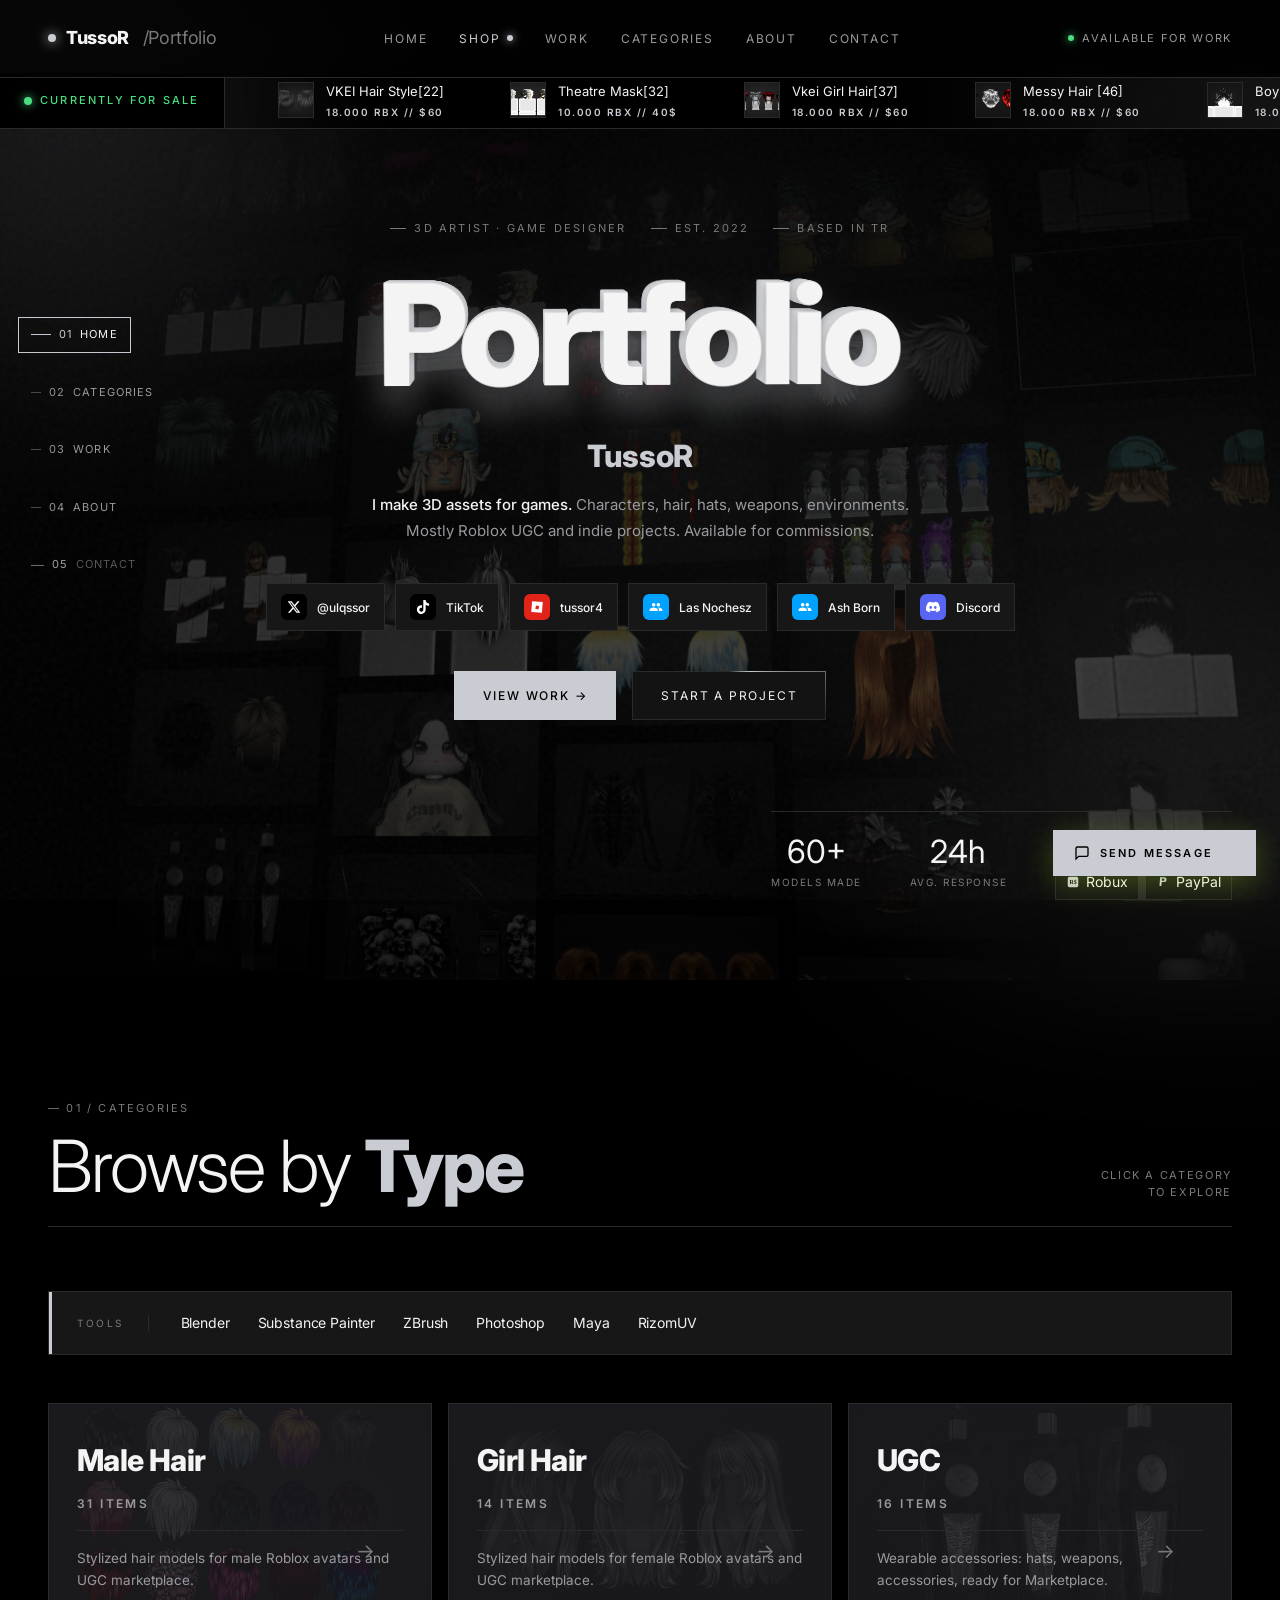
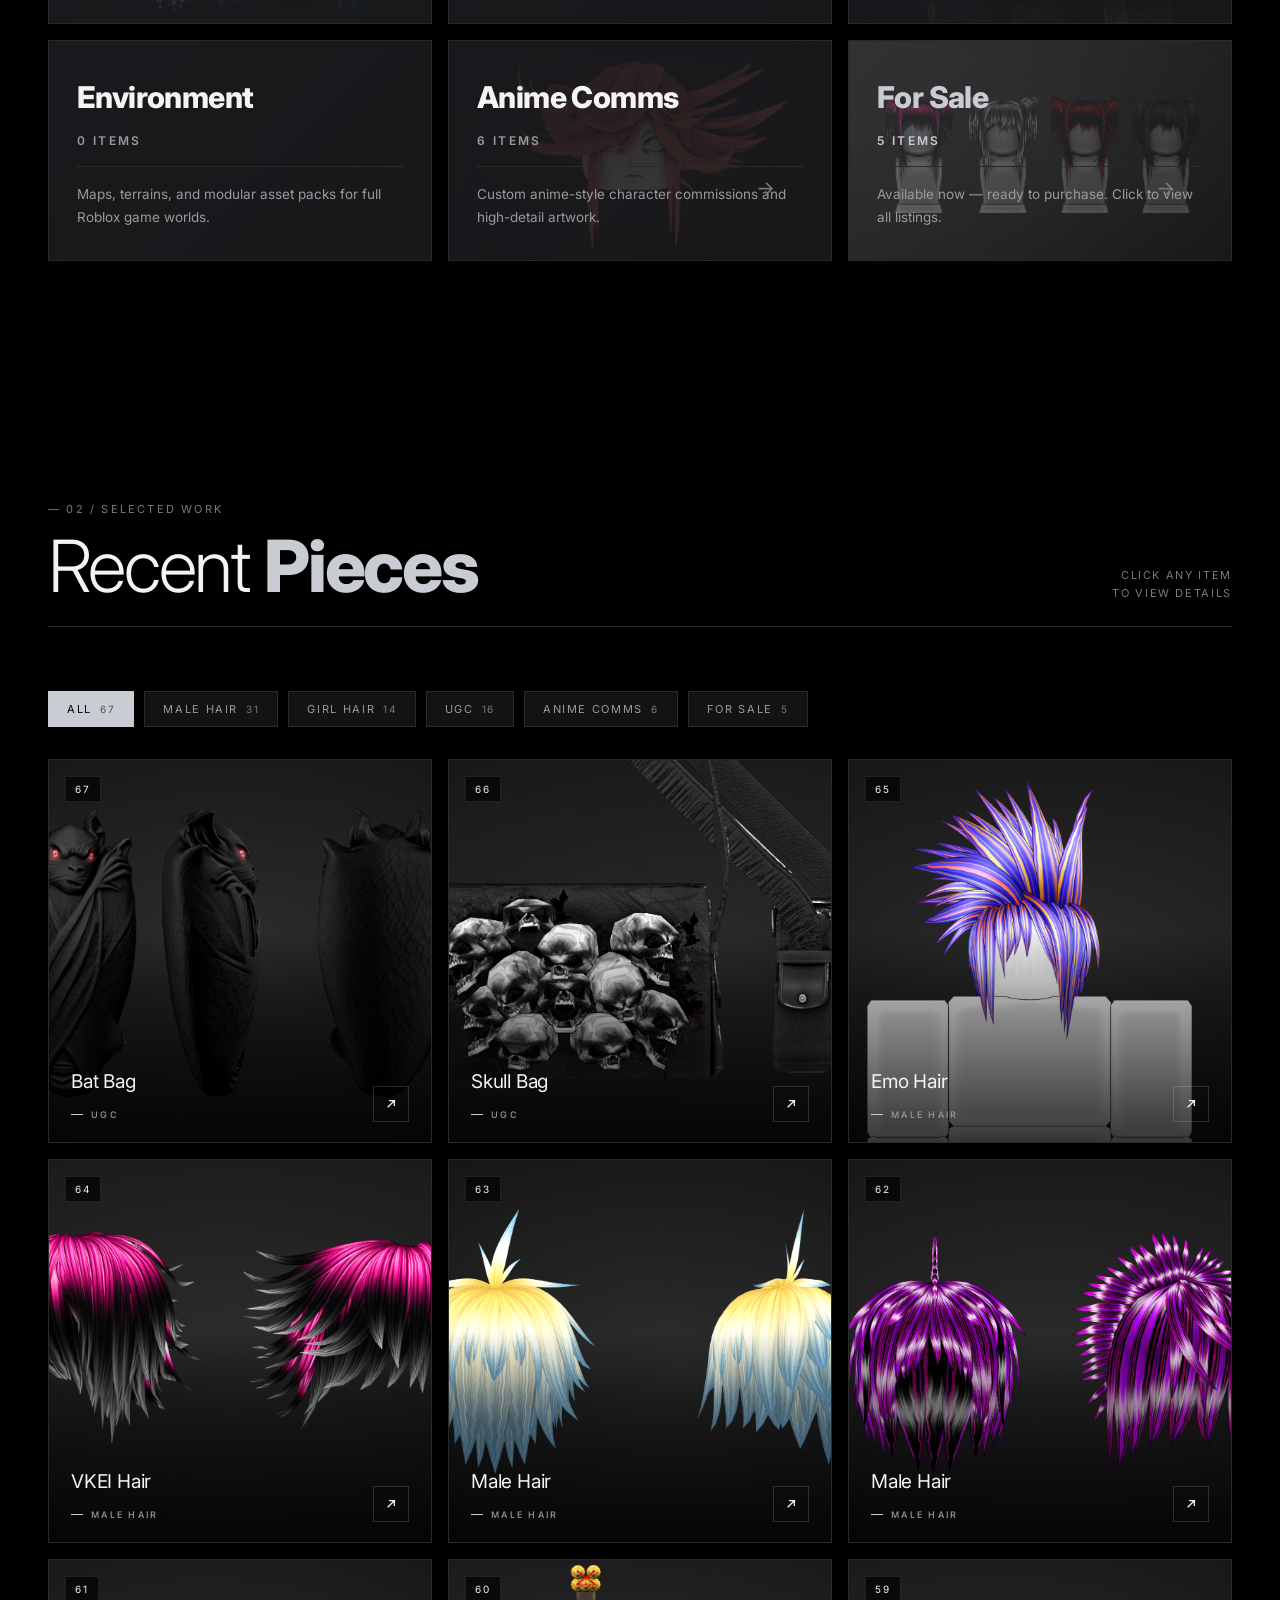
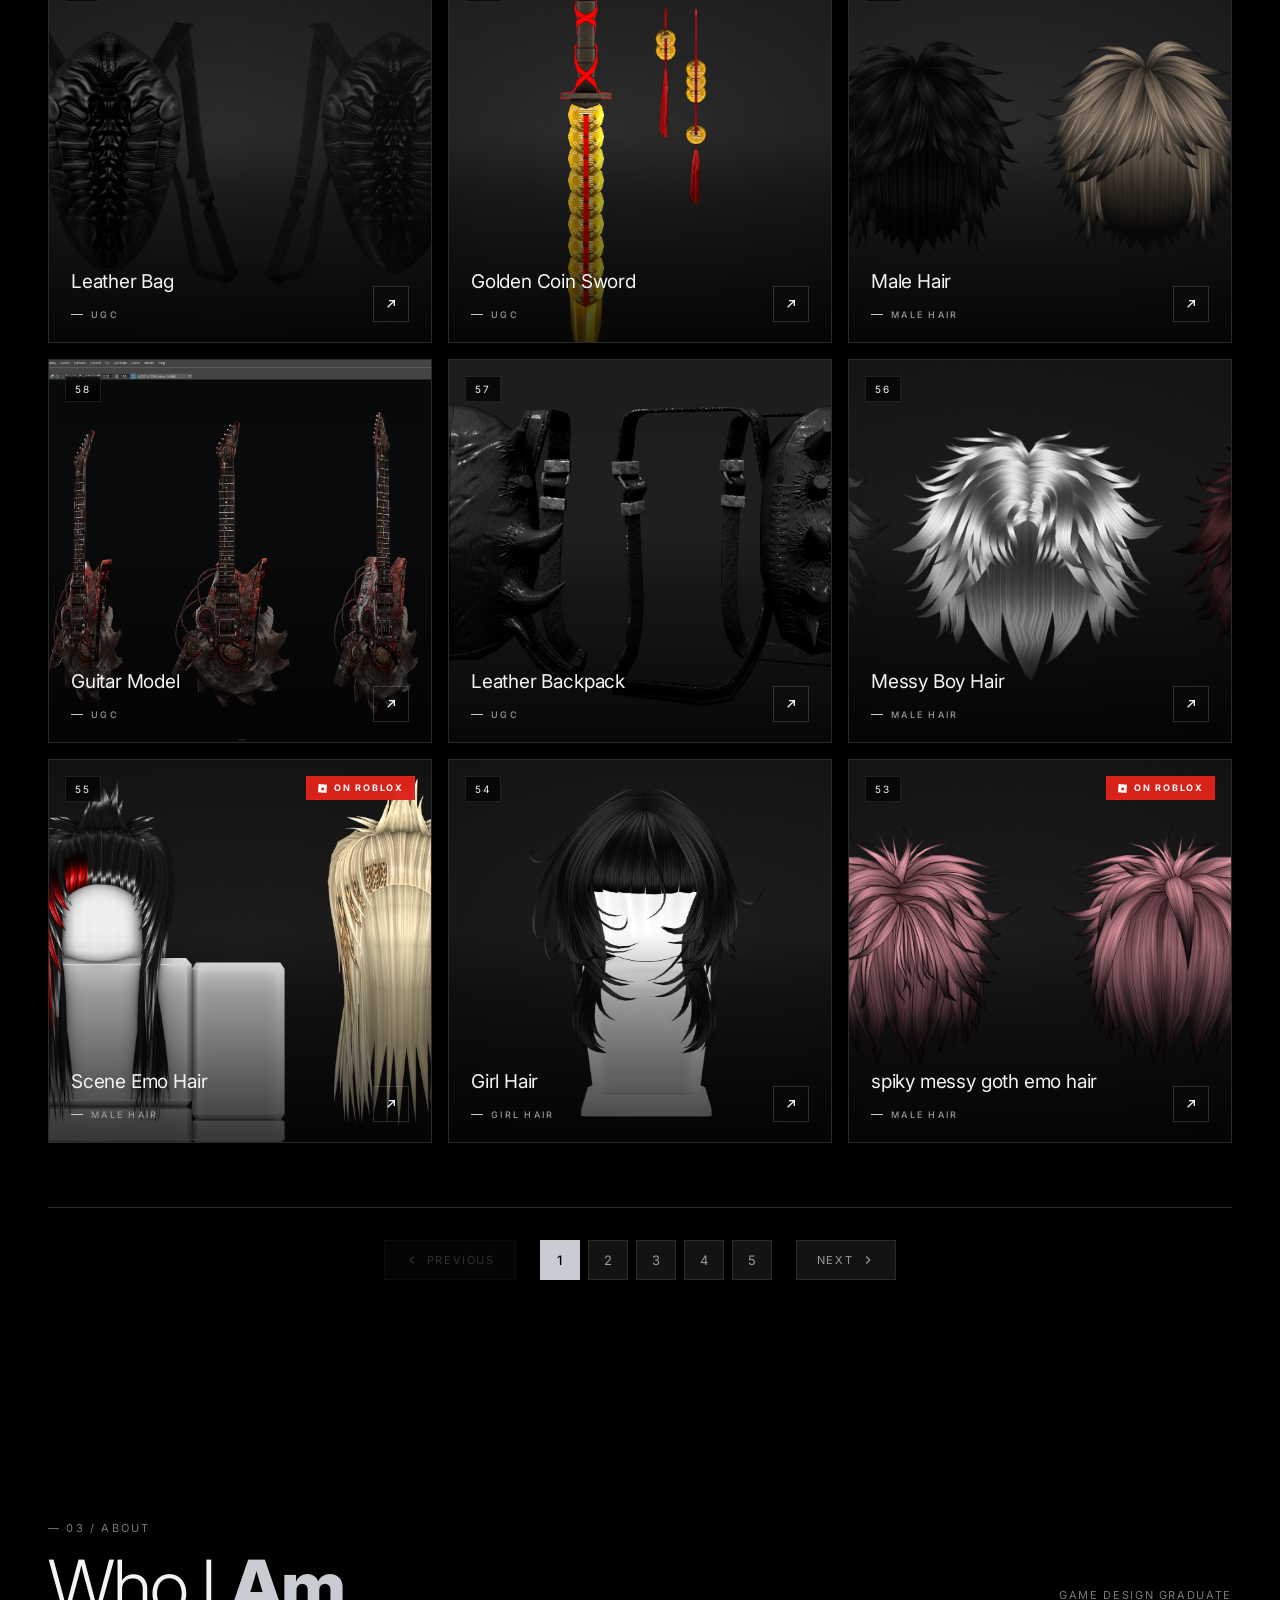
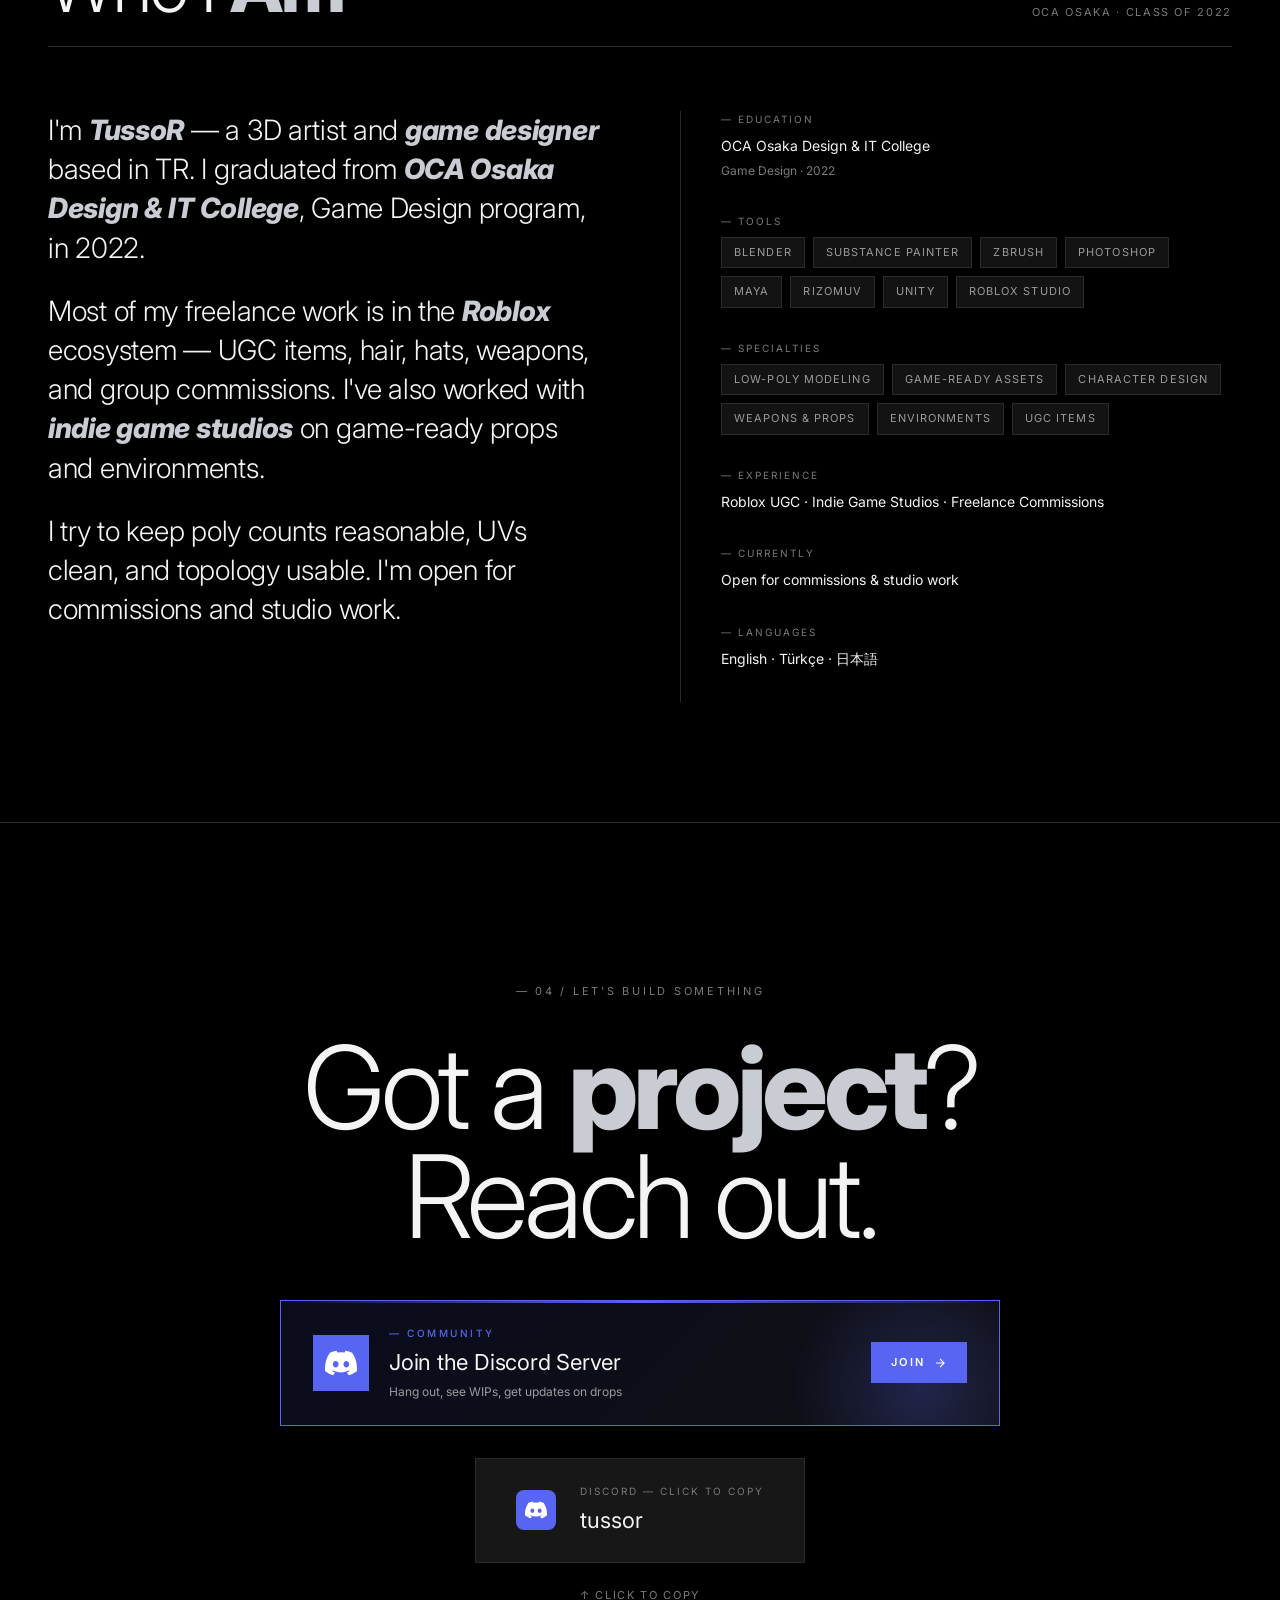
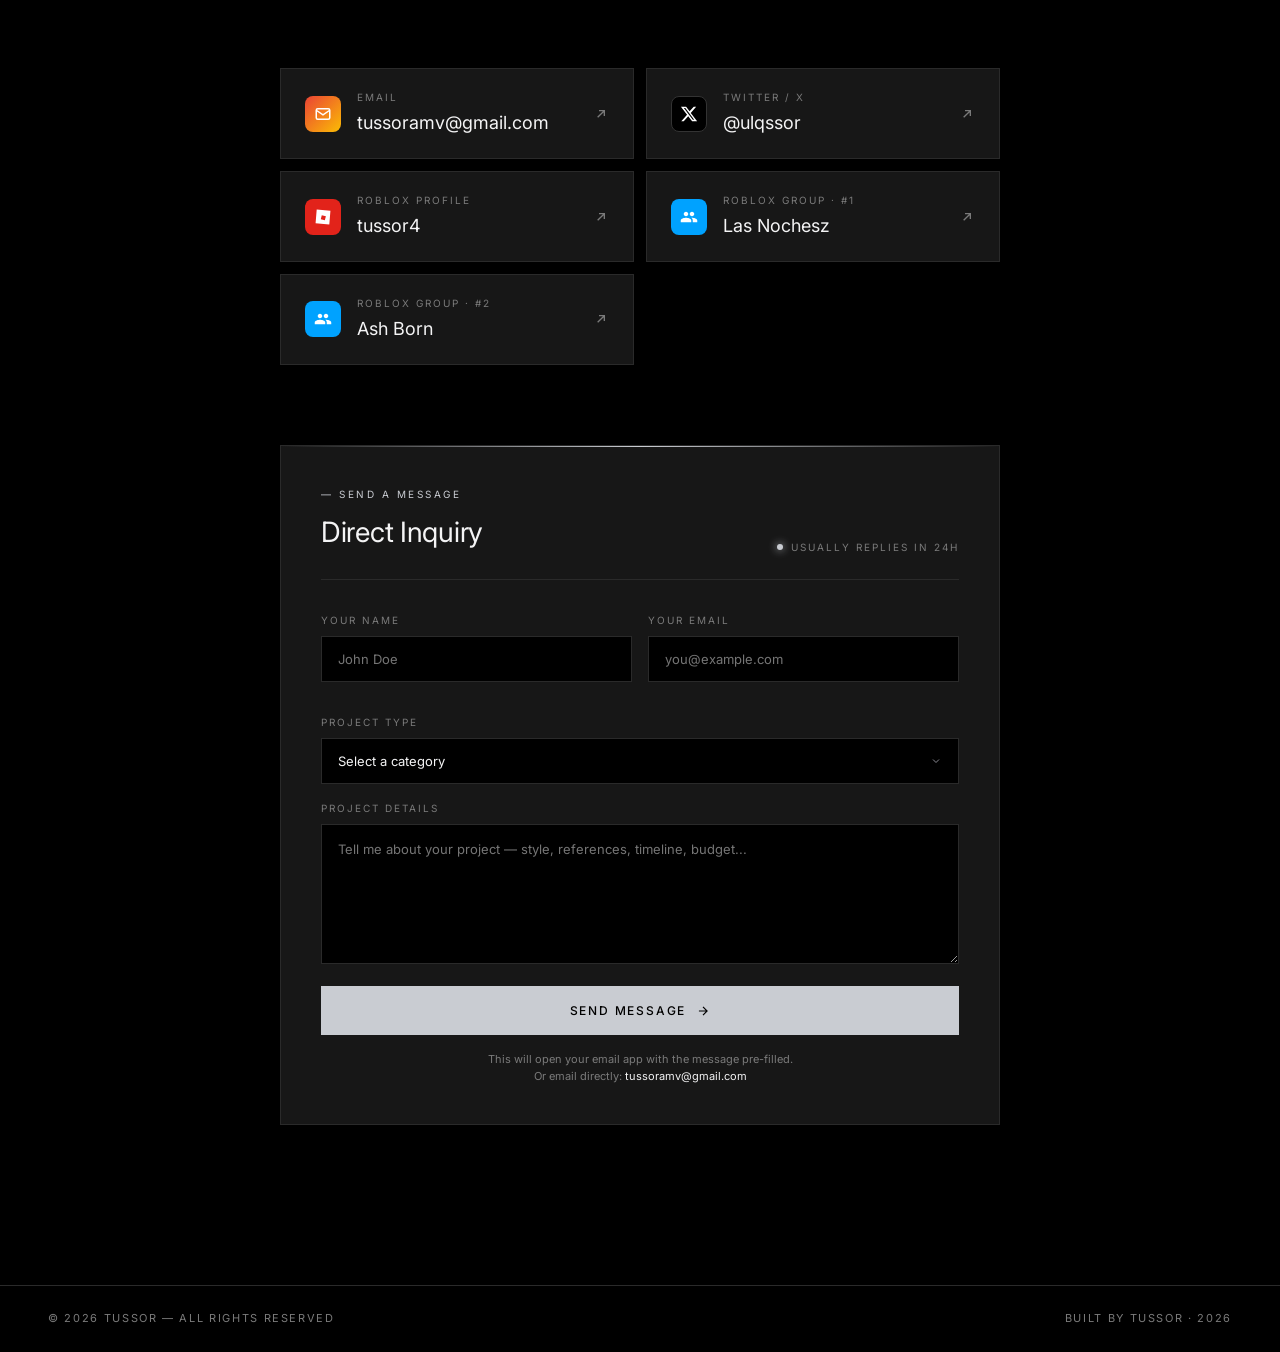
==== commit eac65fb9: "big update" ====
--- a/index.html
+++ b/index.html
@@ -33,7 +33,7 @@
 <meta name="twitter:image" content="https://tussorportfolio.com/renders/og-image.jpg">
 
 <!-- Favicon -->
-<link rel="icon" type="image/svg+xml" href="data:image/svg+xml,%3Csvg xmlns='http://www.w3.org/2000/svg' viewBox='0 0 32 32'%3E%3Crect width='32' height='32' rx='7' fill='%23000000'/%3E%3Ccircle cx='16' cy='16' r='8' fill='%23a3e635'/%3E%3C/svg%3E">
+<link rel="icon" type="image/svg+xml" href="data:image/svg+xml,%3Csvg xmlns='http://www.w3.org/2000/svg' viewBox='0 0 32 32'%3E%3Crect width='32' height='32' rx='7' fill='%23000000'/%3E%3Ccircle cx='16' cy='16' r='8' fill='%23c9ccd2'/%3E%3C/svg%3E">
 
 <!-- Theme -->
 <meta name="theme-color" content="#000000">
@@ -106,6 +106,42 @@
   </div>
 </nav>
 
+<!-- SIDE LINE NAV -->
+<nav class="line-sidebar" id="lineSidebar" aria-label="Section navigation">
+  <ul class="line-sidebar-list" id="lineSidebarList">
+    <li class="line-sidebar-item">
+      <a href="#" class="line-sidebar-link" data-target="top" aria-current="true" onclick="event.preventDefault(); resetAllFilters();">
+        <span class="line-sidebar-marker" aria-hidden="true"></span>
+        <span class="line-sidebar-label"><span class="line-sidebar-index">01</span><span class="line-sidebar-text">Home</span></span>
+      </a>
+    </li>
+    <li class="line-sidebar-item">
+      <a href="#categories" class="line-sidebar-link" data-target="categories">
+        <span class="line-sidebar-marker" aria-hidden="true"></span>
+        <span class="line-sidebar-label"><span class="line-sidebar-index">02</span><span class="line-sidebar-text">Categories</span></span>
+      </a>
+    </li>
+    <li class="line-sidebar-item">
+      <a href="#work" class="line-sidebar-link" data-target="work">
+        <span class="line-sidebar-marker" aria-hidden="true"></span>
+        <span class="line-sidebar-label"><span class="line-sidebar-index">03</span><span class="line-sidebar-text">Work</span></span>
+      </a>
+    </li>
+    <li class="line-sidebar-item">
+      <a href="#about" class="line-sidebar-link" data-target="about">
+        <span class="line-sidebar-marker" aria-hidden="true"></span>
+        <span class="line-sidebar-label"><span class="line-sidebar-index">04</span><span class="line-sidebar-text">About</span></span>
+      </a>
+    </li>
+    <li class="line-sidebar-item">
+      <a href="#contact" class="line-sidebar-link" data-target="contact">
+        <span class="line-sidebar-marker" aria-hidden="true"></span>
+        <span class="line-sidebar-label"><span class="line-sidebar-index">05</span><span class="line-sidebar-text">Contact</span></span>
+      </a>
+    </li>
+  </ul>
+</nav>
+
 <!-- SHOP MARQUEE BANNER -->
 <div class="shop-banner" id="shopBanner" style="display:none;">
   <div class="shop-banner-label">
@@ -117,13 +153,18 @@
 
 <!-- HERO -->
 <section class="hero">
-  <div class="hero-slideshow" id="heroSlideshow"></div>
+  <div class="drift-wall" id="driftWall" role="group" aria-label="Selected project renders">
+    <div class="drift-wall-plane" id="driftWallPlane"></div>
+  </div>
   <div class="hero-meta">
     <span>3D Artist · Game Designer</span>
     <span>Est. 2022</span>
     <span>Based in TR</span>
   </div>
-  <h1>Portfolio<span class="sr-only"> — TussoR, 3D Artist &amp; Roblox UGC Creator making game-ready assets</span></h1>
+  <h1>
+    <span class="depth-text" id="depthTitle"><span class="depth-text-stage" id="depthTitleStage"></span></span>
+    <span class="sr-only"> — TussoR, 3D Artist &amp; Roblox UGC Creator making game-ready assets</span>
+  </h1>
   <div class="hero-signature">
     <div class="hero-name">TussoR</div>
     <p class="hero-desc">
@@ -225,8 +266,11 @@
       <div class="tool"><span class="tool-name">RizomUV</span></div>
     </div>
   </div>
-  <div class="cat-grid">
-    <!-- Categories populated by JavaScript, counts auto-update -->
+  <div class="cat-grid-wrap" id="catGridWrap">
+    <div class="cat-grid-glow" id="catGridGlow" aria-hidden="true"></div>
+    <div class="cat-grid">
+      <!-- Categories populated by JavaScript, counts auto-update -->
+    </div>
   </div>
 </section>
 
@@ -699,8 +743,8 @@
       if (currentShopFilter) {
         banner.innerHTML = `
           <div class="filter-info">
-            <span class="filter-label" style="color: #4ade80;">Showing</span>
-            <strong style="color: #4ade80;">Currently for Sale</strong>
+            <span class="filter-label" style="color: #c9ccd2;">Showing</span>
+            <strong style="color: #c9ccd2;">Currently for Sale</strong>
             <span class="filter-count">${filtered.length} item${filtered.length !== 1 ? 's' : ''}</span>
           </div>
           <button class="filter-clear" onclick="setCategory(null)">
@@ -711,8 +755,8 @@
           </button>
         `;
         banner.style.display = 'flex';
-        banner.style.borderColor = '#4ade80';
-        banner.style.background = 'rgba(74, 222, 128, 0.08)';
+        banner.style.borderColor = '#c9ccd2';
+        banner.style.background = 'rgba(201, 204, 210, 0.08)';
       } else if (currentCategory && categoryMeta[currentCategory]) {
         banner.innerHTML = `
           <div class="filter-info">
@@ -947,7 +991,6 @@
     // Render category cards
     grid.innerHTML = Object.entries(categoryMeta).map(([key, meta]) => {
       const count = counts[key] || 0;
-      const iconSvg = getCategoryIcon(key);
       const isActive = currentCategory === key;
       const isClickable = count > 0;
       
@@ -969,7 +1012,6 @@
              ${isClickable ? `onclick="setCategory('${key}')" role="button" tabindex="0" aria-label="Filter by ${meta.name}"` : ''}>
           ${slideshowHtml}
           <div class="cat-content">
-            <div class="cat-icon">${iconSvg}</div>
             <div class="cat-name">${meta.name}</div>
             <div class="cat-count-large">${count} item${count !== 1 ? 's' : ''}</div>
             <div class="cat-desc">${meta.desc}</div>
@@ -991,13 +1033,11 @@
     const forSaleSlideshow = forSaleBgImages.length > 0
       ? `<div class="cat-slideshow">${forSaleBgImages.map((img, i) => `<img src="${img}" alt="" loading="lazy" class="cat-slide ${i === 0 ? 'active' : ''}" data-slide="${i}">`).join('')}</div>`
       : '';
-    const forSaleIcon = `<svg viewBox="0 0 100 100" fill="none" stroke="currentColor" stroke-width="1.2"><path d="M25 30 L75 30 L70 75 L30 75 Z"/><path d="M38 30 L38 22 Q38 14 50 14 Q62 14 62 22 L62 30"/><circle cx="42" cy="50" r="2" fill="currentColor"/><circle cx="58" cy="50" r="2" fill="currentColor"/></svg>`;
     grid.innerHTML += `
       <div class="cat-card cat-card-sale reveal ${forSaleIsActive ? 'active' : ''} ${!forSaleClickable ? 'disabled' : ''}"
            ${forSaleClickable ? `onclick="setShopFilter()" role="button" tabindex="0" aria-label="Filter by For Sale"` : ''}>
         ${forSaleSlideshow}
         <div class="cat-content">
-          <div class="cat-icon">${forSaleIcon}</div>
           <div class="cat-name">For Sale</div>
           <div class="cat-count-large">${forSaleCount} item${forSaleCount !== 1 ? 's' : ''}</div>
           <div class="cat-desc">${forSaleClickable ? 'Available now — ready to purchase. Click to view all listings.' : 'No models for sale right now. Check back soon!'}</div>
@@ -1029,17 +1069,6 @@
     });
   }
 
-  function getCategoryIcon(key) {
-    const icons = {
-      "male-hair":   `<svg viewBox="0 0 100 100" fill="none" stroke="currentColor" stroke-width="1.2"><path d="M30 55 Q30 25 50 25 Q70 25 70 55"/><path d="M28 50 L28 70 M72 50 L72 70"/><circle cx="50" cy="68" r="15"/><path d="M40 65 L60 65"/></svg>`,
-      "girl-hair":   `<svg viewBox="0 0 100 100" fill="none" stroke="currentColor" stroke-width="1.2"><path d="M25 50 Q25 20 50 20 Q75 20 75 50"/><path d="M22 50 L20 90 M78 50 L80 90"/><circle cx="50" cy="62" r="14"/><path d="M30 75 Q35 88 45 90 M70 75 Q65 88 55 90"/></svg>`,
-      "ugc":         `<svg viewBox="0 0 100 100" fill="none" stroke="currentColor" stroke-width="1.2"><path d="M50 15 L70 35 L70 70 L50 85 L30 70 L30 35 Z"/><path d="M50 15 L50 85 M30 35 L70 35 M30 70 L70 70"/><circle cx="50" cy="50" r="5" fill="currentColor"/></svg>`,
-      "environment": `<svg viewBox="0 0 100 100" fill="none" stroke="currentColor" stroke-width="1.2"><path d="M10 75 L25 55 L40 65 L55 40 L70 55 L90 35 L90 80 L10 80 Z"/><circle cx="78" cy="22" r="5"/><path d="M30 80 L30 65 M50 80 L50 55 M70 80 L70 60"/></svg>`,
-      "anime-comms": `<svg viewBox="0 0 100 100" fill="none" stroke="currentColor" stroke-width="1.2"><circle cx="50" cy="40" r="20"/><path d="M30 40 L25 55 M70 40 L75 55"/><circle cx="42" cy="42" r="3" fill="currentColor"/><circle cx="58" cy="42" r="3" fill="currentColor"/><path d="M44 50 Q50 54 56 50"/><path d="M35 60 L30 85 M65 60 L70 85"/></svg>`
-    };
-    return icons[key] || icons["ugc"];
-  }
-
   // Scroll reveal
   const observer = new IntersectionObserver((entries) => {
     entries.forEach(entry => {
@@ -1056,7 +1085,7 @@
   renderProjects();
   renderCategories();
   renderWorkFilters();
-  initHeroSlideshow();
+  initDriftWall();
   initShopBanner();
 
   // Auto-open inquiry modal if redirected from "Buy This Model" button
@@ -1120,40 +1149,186 @@
     track.innerHTML = itemsHtml + itemsHtml;  // Double for loop
   }
 
-  function initHeroSlideshow() {
-    const container = document.getElementById('heroSlideshow');
-    if (!container) return;
-    
-    // All project images that are not videos or gifs
-    const imgs = projects
-      .map(p => p.image)
-      .filter(img => img && !img.endsWith('.mp4') && !img.endsWith('.webm') && !img.endsWith('.mov') && !img.endsWith('.gif'))
-      .map(img => {
-        if (img.includes('youtu.be/') || img.includes('youtube.com/')) {
-          const m = img.match(/(?:youtu\.be\/|youtube\.com\/(?:watch\?v=|embed\/|shorts\/))([a-zA-Z0-9_-]{11})/);
-          return m ? `https://img.youtube.com/vi/${m[1]}/maxresdefault.jpg` : null;
+  // Build the pool of {image, title, href} tiles for the Drift Wall,
+  // reusing the same image-resolution rules as the old hero slideshow.
+  function getDriftWallItems() {
+    return projects
+      .map((p, i) => ({ p, i }))
+      .filter(({ p }) => p.image && !/\.(mp4|webm|mov|gif)$/i.test(p.image))
+      .map(({ p, i }) => {
+        let image = p.image;
+        if (image.includes('youtu.be/') || image.includes('youtube.com/')) {
+          const m = image.match(/(?:youtu\.be\/|youtube\.com\/(?:watch\?v=|embed\/|shorts\/))([a-zA-Z0-9_-]{11})/);
+          image = m ? `https://img.youtube.com/vi/${m[1]}/maxresdefault.jpg` : null;
         }
-        return img;
+        return image ? { image, title: p.name, href: `project.html?id=${i}` } : null;
       })
       .filter(Boolean)
-      .sort(() => Math.random() - 0.5);
-    
-    if (imgs.length === 0) return;
-    
-    // Create slide elements
-    container.innerHTML = imgs.map((img, i) => 
-      `<div class="hero-slide ${i === 0 ? 'active' : ''}" style="background-image: url('${img.replace(/'/g, "\\'")}')"></div>`
-    ).join('');
-    
-    const slides = container.querySelectorAll('.hero-slide');
-    if (slides.length < 2) return;
-    
-    let current = 0;
-    setInterval(() => {
-      slides[current].classList.remove('active');
-      current = (current + 1) % slides.length;
-      slides[current].classList.add('active');
-    }, 5000);
+      .sort(() => Math.random() - 0.5)
+      .slice(0, 28); // cap DOM footprint — columns loop this pool, not the full catalog
+  }
+
+  // Hero background: a wall of project renders drifting in independent
+  // columns, tilted in 3D, with a subtle pointer-parallax tilt. Hovering
+  // (or focusing) a tile pauses its column and brings the tile forward.
+  function initDriftWall() {
+    const container = document.getElementById('driftWall');
+    const plane = document.getElementById('driftWallPlane');
+    if (!container || !plane) return;
+
+    const items = getDriftWallItems();
+    if (!items.length) return;
+
+    const cfg = {
+      tileWidth: 200,
+      tileHeight: 132,
+      gap: 16,
+      tilt: 14,
+      turn: -12,
+      roll: 0,
+      perspective: 1200,
+      depth: 100,
+      speed: 24,
+      direction: 'up',
+      variance: 0.4,
+      planeScale: 1.15
+    };
+
+    function pickColumns() {
+      const w = window.innerWidth;
+      if (w < 640) return 2;
+      if (w < 1024) return 4;
+      if (w < 1600) return 5;
+      return 6;
+    }
+
+    function columnFactor(index, variance) {
+      const pseudo = ((index * 0.6180339887 + 0.35) % 1) * 2 - 1;
+      return 1 + variance * pseudo;
+    }
+
+    const reducedMotionMq = window.matchMedia('(prefers-reduced-motion: reduce)');
+    let reduced = reducedMotionMq.matches;
+    reducedMotionMq.addEventListener('change', (e) => { reduced = e.matches; });
+
+    let columns = pickColumns();
+    let columnItems = [];
+    let columnMeta = [];
+    let tracks = [];
+    let offsets = [];
+    let velocities = [];
+    let baseVelocities = [];
+    let lastTs = null;
+    let rafId = null;
+
+    function buildTile(item) {
+      // Purely decorative now — no href, no focus target, no listeners.
+      // Removes ~90-190 event bindings and all hover/click hit-testing.
+      const el = document.createElement('div');
+      el.className = 'drift-wall-tile';
+
+      const inner = document.createElement('span');
+      inner.className = 'drift-wall-inner';
+
+      const img = document.createElement('img');
+      img.src = item.image;
+      img.alt = '';
+      img.loading = 'lazy';
+      img.decoding = 'async';
+      img.draggable = false;
+
+      inner.appendChild(img);
+      el.appendChild(inner);
+
+      return el;
+    }
+
+    function applyPlaneTransform() {
+      plane.style.transform =
+        `translate(-50%, -50%) scale(${cfg.planeScale}) ` +
+        `rotateX(${cfg.tilt}deg) rotateY(${cfg.turn}deg) rotateZ(${cfg.roll}deg) ` +
+        `translateZ(${-cfg.depth}px)`;
+    }
+
+    function build() {
+      plane.innerHTML = '';
+      tracks = [];
+      columns = pickColumns();
+
+      columnItems = Array.from({ length: columns }, () => []);
+      items.forEach((item, i) => columnItems[i % columns].push(item));
+      columnItems = columnItems.map(col => col.length ? col : items.slice(0, 1));
+
+      const containerHeight = container.offsetHeight || 700;
+      const unit = cfg.tileHeight + cfg.gap;
+      columnMeta = columnItems.map(col => {
+        const copyHeight = Math.max(unit, col.length * unit);
+        const copies = Math.max(2, Math.ceil((containerHeight * 1.6) / copyHeight) + 1);
+        return { copyHeight, copies };
+      });
+
+      const dirSign = cfg.direction === 'up' ? 1 : -1;
+      baseVelocities = columnItems.map((_, c) => {
+        const altSign = c % 2 === 0 ? 1 : -1;
+        return cfg.speed * columnFactor(c, cfg.variance) * dirSign * altSign;
+      });
+
+      offsets = columnMeta.map((meta, c) => meta.copyHeight * ((c * 0.37) % 1));
+      velocities = columnItems.map(() => 0);
+
+      columnItems.forEach((col, c) => {
+        const colEl = document.createElement('div');
+        colEl.className = 'drift-wall-col';
+        const track = document.createElement('div');
+        track.className = 'drift-wall-track';
+        const meta = columnMeta[c];
+        for (let copyIndex = 0; copyIndex < meta.copies; copyIndex++) {
+          col.forEach((item) => {
+            track.appendChild(buildTile(item));
+          });
+        }
+        track.style.transform = `translate3d(0, ${-offsets[c]}px, 0)`;
+        colEl.appendChild(track);
+        plane.appendChild(colEl);
+        tracks.push(track);
+      });
+
+      applyPlaneTransform();
+    }
+
+    // Purely ambient now: no pointer tracking, no hit-testing, no clicks.
+    function animate(ts) {
+      if (lastTs === null) lastTs = ts;
+      const dt = Math.min(0.05, Math.max(0, ts - lastTs) / 1000);
+      lastTs = ts;
+
+      for (let c = 0; c < tracks.length; c++) {
+        const meta = columnMeta[c];
+        if (!meta) continue;
+        const target = baseVelocities[c];
+        const ease = 1 - Math.exp(-dt / 0.28);
+        velocities[c] += (target - velocities[c]) * ease;
+        let next = (offsets[c] ?? 0) + velocities[c] * dt;
+        next = ((next % meta.copyHeight) + meta.copyHeight) % meta.copyHeight;
+        offsets[c] = next;
+        tracks[c].style.transform = `translate3d(0, ${-next}px, 0)`;
+      }
+
+      rafId = requestAnimationFrame(animate);
+    }
+
+    let resizeTimer = null;
+    window.addEventListener('resize', () => {
+      clearTimeout(resizeTimer);
+      resizeTimer = setTimeout(() => {
+        if (pickColumns() !== columns) build();
+      }, 250);
+    });
+
+    build();
+    if (!reduced) {
+      rafId = requestAnimationFrame(animate);
+    }
   }
 
   // Discord copy
@@ -1164,7 +1339,7 @@
   card.addEventListener('click', () => {
     navigator.clipboard.writeText(handle.textContent).then(() => {
       hint.textContent = '✓ Copied to clipboard';
-      hint.style.color = '#4ade80';
+      hint.style.color = '#c9ccd2';
       setTimeout(() => {
         hint.textContent = '↑ Click to copy';
         hint.style.color = '';
@@ -1305,8 +1480,8 @@
         const modalBody = document.querySelector('.modal-body');
         modalBody.innerHTML = `
           <div style="text-align: center; padding: 40px 20px;">
-            <div style="width: 64px; height: 64px; margin: 0 auto 24px; background: rgba(74, 222, 128, 0.15); border: 1px solid #4ade80; border-radius: 50%; display: flex; align-items: center; justify-content: center;">
-              <svg width="32" height="32" viewBox="0 0 24 24" fill="none" stroke="#4ade80" stroke-width="2.5">
+            <div style="width: 64px; height: 64px; margin: 0 auto 24px; background: rgba(201, 204, 210, 0.15); border: 1px solid #c9ccd2; border-radius: 50%; display: flex; align-items: center; justify-content: center;">
+              <svg width="32" height="32" viewBox="0 0 24 24" fill="none" stroke="#c9ccd2" stroke-width="2.5">
                 <path d="M20 6L9 17l-5-5"/>
               </svg>
             </div>
@@ -1362,6 +1537,357 @@
     if (e.target.tagName === 'A') toggleNav(true);
   });
 
+  // ===================================================================
+  // REACTBITS-INSPIRED EFFECTS (vanilla port)
+  // ===================================================================
+
+  // Hero title: extruded 3D depth-text made of stacked color-mixed layers,
+  // tilted by pointer position (or a slow auto-orbit when idle / no fine pointer).
+  function initDepthTitle() {
+    const root = document.getElementById('depthTitle');
+    const stage = document.getElementById('depthTitleStage');
+    if (!root || !stage) return;
+
+    const text = 'Portfolio';
+    const cfg = {
+      layers: 34,
+      depth: 2.4,
+      faceColor: '#f4f4f5',
+      depthColor: '#c9ccd2',
+      tilt: 7.5,
+      pointerTracking: true,
+      smoothing: 0.14,
+      autoOrbit: true,
+      orbitSpeed: 0.35
+    };
+
+    function clamp(v, min, max) { return Math.min(Math.max(v, min), max); }
+
+    function getLayerColor(faceColor, depthColor, index, total) {
+      const progress = total <= 1 ? 1 : index / total;
+      const eased = progress * progress;
+      const faceMix = Math.round((1 - eased) * 72 + 4);
+      return `color-mix(in srgb, ${faceColor} ${faceMix}%, ${depthColor})`;
+    }
+
+    const frag = document.createDocumentFragment();
+    for (let layerIndex = 0; layerIndex < cfg.layers; layerIndex++) {
+      const index = cfg.layers - layerIndex;
+      const layer = document.createElement('span');
+      layer.className = 'depth-text-layer';
+      layer.setAttribute('aria-hidden', 'true');
+      layer.textContent = text;
+      layer.style.color = getLayerColor(cfg.faceColor, cfg.depthColor, index, cfg.layers);
+      layer.style.transform = `translateZ(${-index * cfg.depth}px)`;
+      frag.appendChild(layer);
+    }
+    const face = document.createElement('span');
+    face.className = 'depth-text-face';
+    face.textContent = text;
+    frag.appendChild(face);
+    stage.appendChild(frag);
+
+    root.style.setProperty('--depth-text-face-color', cfg.faceColor);
+    root.style.setProperty('--depth-text-shadow',
+      `0 22px 34px color-mix(in srgb, ${cfg.depthColor} 36%, transparent), 0 4px 8px rgba(0, 0, 0, 0.28)`);
+
+    const reducedMotion = window.matchMedia('(prefers-reduced-motion: reduce)').matches;
+    const finePointer = window.matchMedia('(hover: hover) and (pointer: fine)').matches;
+    const canTrackPointer = cfg.pointerTracking && finePointer && !reducedMotion;
+
+    const baseRotation = { x: -cfg.tilt * 0.32, y: cfg.tilt * 0.42 };
+
+    if (reducedMotion) {
+      stage.style.transform = `rotateX(${baseRotation.x}deg) rotateY(${baseRotation.y}deg)`;
+      return;
+    }
+
+    let activePointer = false;
+    const startTime = performance.now();
+    const current = { x: baseRotation.x, y: baseRotation.y };
+    const target = { x: baseRotation.x, y: baseRotation.y };
+
+    function applyTransform() {
+      stage.style.transform = `rotateX(${current.x.toFixed(3)}deg) rotateY(${current.y.toFixed(3)}deg)`;
+    }
+
+    function handlePointerMove(e) {
+      const rect = root.getBoundingClientRect();
+      if (!rect.width || !rect.height) return;
+      activePointer = true;
+      const x = clamp((e.clientX - (rect.left + rect.width / 2)) / (rect.width * 0.8), -1, 1);
+      const y = clamp((e.clientY - (rect.top + rect.height / 2)) / (rect.height * 0.8), -1, 1);
+      target.x = baseRotation.x - y * cfg.tilt;
+      target.y = baseRotation.y + x * cfg.tilt;
+    }
+
+    function handlePointerLeave() {
+      activePointer = false;
+      target.x = baseRotation.x;
+      target.y = baseRotation.y;
+    }
+
+    if (canTrackPointer) {
+      window.addEventListener('pointermove', handlePointerMove);
+      window.addEventListener('pointerleave', handlePointerLeave);
+      window.addEventListener('blur', handlePointerLeave);
+    }
+
+    function tick(now) {
+      if ((!canTrackPointer || !activePointer) && cfg.autoOrbit) {
+        const elapsed = (now - startTime) / 1000;
+        const orbit = elapsed * cfg.orbitSpeed * Math.PI * 2;
+        const fallbackAmount = canTrackPointer ? 0.18 : 0.55;
+        target.x = baseRotation.x + Math.sin(orbit) * cfg.tilt * fallbackAmount;
+        target.y = baseRotation.y + Math.cos(orbit * 0.85) * cfg.tilt * fallbackAmount;
+      }
+      current.x += (target.x - current.x) * cfg.smoothing;
+      current.y += (target.y - current.y) * cfg.smoothing;
+      applyTransform();
+      requestAnimationFrame(tick);
+    }
+
+    applyTransform();
+    requestAnimationFrame(tick);
+  }
+
+  // Work cards: mouse-follow spotlight + subtle 3D tilt
+  function initCardEffects() {
+    const grid = document.getElementById('workGrid');
+    if (!grid) return;
+    const reducedMotion = window.matchMedia('(prefers-reduced-motion: reduce)').matches;
+
+    let activeCard = null;
+
+    function resetCard(card) {
+      card.classList.remove('spotlight-active', 'tilting');
+      card.style.transform = '';
+    }
+
+    grid.addEventListener('mousemove', (e) => {
+      const card = e.target.closest('.work-item');
+      if (!card) {
+        if (activeCard) { resetCard(activeCard); activeCard = null; }
+        return;
+      }
+      if (activeCard !== card) {
+        if (activeCard) resetCard(activeCard);
+        activeCard = card;
+        card.classList.add('spotlight-active', 'tilting');
+      }
+      const rect = card.getBoundingClientRect();
+      const x = e.clientX - rect.left;
+      const y = e.clientY - rect.top;
+      card.style.setProperty('--spot-x', x + 'px');
+      card.style.setProperty('--spot-y', y + 'px');
+
+      if (reducedMotion) return;
+      const rotateY = ((x / rect.width) - 0.5) * 10;
+      const rotateX = ((y / rect.height) - 0.5) * -10;
+      card.style.transform = `translateY(-6px) rotateX(${rotateX}deg) rotateY(${rotateY}deg)`;
+    });
+
+    grid.addEventListener('mouseleave', () => {
+      if (activeCard) { resetCard(activeCard); activeCard = null; }
+    });
+  }
+
+  // Small click-spark burst on buttons and filter pills
+  function initClickSpark() {
+    document.addEventListener('click', (e) => {
+      const target = e.target.closest('.btn, .work-filter-btn');
+      if (!target) return;
+      if (!e.clientX && !e.clientY) return; // skip keyboard-triggered clicks (no coords)
+
+      const container = document.createElement('div');
+      container.className = 'click-spark';
+      container.style.left = e.clientX + 'px';
+      container.style.top = e.clientY + 'px';
+      const count = 6;
+      for (let i = 0; i < count; i++) {
+        const spark = document.createElement('span');
+        spark.style.setProperty('--angle', (360 / count) * i + 'deg');
+        container.appendChild(spark);
+      }
+      document.body.appendChild(container);
+      setTimeout(() => container.remove(), 500);
+    });
+  }
+
+  // Side line nav: markers/labels glow and slide in proportion to cursor
+  // proximity (rAF lerp driving a --effect custom property per item), plus
+  // scroll-spy active-section tracking via IntersectionObserver.
+  function initLineSidebar() {
+    const list = document.getElementById('lineSidebarList');
+    if (!list) return;
+    const linkEls = Array.from(list.querySelectorAll('.line-sidebar-link'));
+    if (!linkEls.length) return;
+
+    if (window.matchMedia('(prefers-reduced-motion: reduce)').matches) return;
+
+    const smoothStep = (p) => p * p * (3 - 2 * p);
+    const proximityRadius = 90;
+    const smoothingMs = 100;
+
+    let targets = linkEls.map(() => 0);
+    let current = linkEls.map(() => 0);
+    let activeIndex = 0;
+    let rafId = null;
+    let lastTs = 0;
+
+    function runFrame(now) {
+      const dt = Math.min((now - lastTs) / 1000, 0.05);
+      lastTs = now;
+      const tau = Math.max(smoothingMs, 1) / 1000;
+      const k = 1 - Math.exp(-dt / tau);
+      let moving = false;
+      linkEls.forEach((el, i) => {
+        const target = Math.max(targets[i] || 0, activeIndex === i ? 1 : 0);
+        const cur = current[i] || 0;
+        const next = cur + (target - cur) * k;
+        const settled = Math.abs(target - next) < 0.0015;
+        const value = settled ? target : next;
+        current[i] = value;
+        el.style.setProperty('--effect', value.toFixed(4));
+        if (!settled) moving = true;
+      });
+      rafId = moving ? requestAnimationFrame(runFrame) : null;
+    }
+
+    function startLoop() {
+      if (rafId != null) cancelAnimationFrame(rafId);
+      lastTs = performance.now();
+      rafId = requestAnimationFrame(runFrame);
+    }
+
+    function setActive(index) {
+      if (activeIndex === index) return;
+      activeIndex = index;
+      linkEls.forEach((el, idx) => el.setAttribute('aria-current', idx === activeIndex ? 'true' : 'false'));
+      startLoop();
+    }
+
+    list.addEventListener('pointermove', (e) => {
+      const rect = list.getBoundingClientRect();
+      const pointerY = e.clientY - rect.top;
+      linkEls.forEach((el, i) => {
+        const item = el.parentElement;
+        const center = item.offsetTop + item.offsetHeight / 2;
+        const distance = Math.abs(pointerY - center);
+        targets[i] = smoothStep(Math.max(0, 1 - distance / proximityRadius));
+      });
+      startLoop();
+    });
+
+    list.addEventListener('pointerleave', () => {
+      targets = targets.map(() => 0);
+      startLoop();
+    });
+
+    const sectionIds = linkEls.map(el => el.dataset.target).filter(id => id !== 'top');
+    const sectionObserver = new IntersectionObserver((entries) => {
+      entries.forEach((entry) => {
+        if (!entry.isIntersecting) return;
+        const idx = linkEls.findIndex(el => el.dataset.target === entry.target.id);
+        if (idx !== -1) setActive(idx);
+      });
+    }, { rootMargin: '-45% 0px -45% 0px', threshold: 0 });
+
+    sectionIds.forEach((id) => {
+      const section = document.getElementById(id);
+      if (section) sectionObserver.observe(section);
+    });
+
+    window.addEventListener('scroll', () => {
+      if (window.scrollY < 200) setActive(0);
+    }, { passive: true });
+  }
+
+  // Category grid: cards near the cursor light up (border + glow), and a
+  // soft radial spotlight follows the pointer across the whole grid — a
+  // vanilla take on the "Magic Bento" proximity-lit card pattern.
+  function initCategoryBento() {
+    const wrap = document.getElementById('catGridWrap');
+    const glow = document.getElementById('catGridGlow');
+    const grid = wrap ? wrap.querySelector('.cat-grid') : null;
+    if (!wrap || !glow || !grid) return;
+    if (window.matchMedia('(prefers-reduced-motion: reduce)').matches) return;
+
+    const proximityRadius = 260;
+
+    function update(clientX, clientY) {
+      const rect = wrap.getBoundingClientRect();
+      const x = clientX - rect.left;
+      const y = clientY - rect.top;
+      glow.style.setProperty('--gx', x + 'px');
+      glow.style.setProperty('--gy', y + 'px');
+
+      grid.querySelectorAll('.cat-card').forEach((card) => {
+        const cRect = card.getBoundingClientRect();
+        const cx = cRect.left + cRect.width / 2 - rect.left;
+        const cy = cRect.top + cRect.height / 2 - rect.top;
+        const dist = Math.hypot(x - cx, y - cy);
+        const maxDist = proximityRadius + Math.max(cRect.width, cRect.height) / 2;
+        const proximity = Math.max(0, 1 - dist / maxDist);
+        card.style.setProperty('--card-glow', proximity.toFixed(3));
+      });
+    }
+
+    wrap.addEventListener('pointermove', (e) => {
+      wrap.classList.add('glow-active');
+      update(e.clientX, e.clientY);
+    });
+
+    wrap.addEventListener('pointerleave', () => {
+      wrap.classList.remove('glow-active');
+      grid.querySelectorAll('.cat-card').forEach((card) => card.style.setProperty('--card-glow', 0));
+    });
+  }
+
+  // Hide the top nav (and the "Currently for Sale" banner) on scroll down,
+  // reveal again on scroll up, so they don't eat screen space while reading.
+  function initScrollHideNav() {
+    const nav = document.querySelector('nav:not(.line-sidebar)');
+    const banner = document.getElementById('shopBanner');
+    if (!nav) return;
+
+    const threshold = 80;
+    let lastY = window.scrollY;
+    let ticking = false;
+
+    function apply(hidden) {
+      nav.classList.toggle('nav-hidden', hidden);
+      if (banner) banner.classList.toggle('nav-hidden', hidden);
+    }
+
+    function onScroll() {
+      const y = window.scrollY;
+      const navLinks = document.getElementById('navLinks');
+      const menuOpen = navLinks && navLinks.classList.contains('open');
+
+      if (!menuOpen) {
+        const scrollingDown = y > lastY;
+        apply(scrollingDown && y > threshold);
+      }
+      lastY = y;
+      ticking = false;
+    }
+
+    window.addEventListener('scroll', () => {
+      if (!ticking) {
+        requestAnimationFrame(onScroll);
+        ticking = true;
+      }
+    }, { passive: true });
+  }
+
+  initDepthTitle();
+  initCardEffects();
+  initClickSpark();
+  initLineSidebar();
+  initCategoryBento();
+  initScrollHideNav();
+
 </script>
 
 </body>
--- a/styles.css
+++ b/styles.css
@@ -6,9 +6,9 @@
     --text: #f4f4f5;
     --text-dim: #9a9a9e;
     --text-mute: #7a7a7a;
-    --accent: #a3e635;
-    --accent-hover: #8fcf1f;
-    --accent-glow: rgba(163, 230, 53, 0.14);
+    --accent: #c9ccd2;
+    --accent-hover: #a8acb4;
+    --accent-glow: rgba(201, 204, 210, 0.14);
     --display: 'Inter', sans-serif;
     --mono: 'Inter', sans-serif;
   }
@@ -64,9 +64,9 @@
     pointer-events: none;
     z-index: 0;
     background:
-      radial-gradient(640px circle at 12% 18%, rgba(163, 230, 53, 0.18), transparent 60%),
-      radial-gradient(720px circle at 88% 78%, rgba(163, 230, 53, 0.13), transparent 60%),
-      radial-gradient(520px circle at 55% 45%, rgba(163, 230, 53, 0.07), transparent 70%);
+      radial-gradient(640px circle at 12% 18%, rgba(201, 204, 210, 0.18), transparent 60%),
+      radial-gradient(720px circle at 88% 78%, rgba(201, 204, 210, 0.13), transparent 60%),
+      radial-gradient(520px circle at 55% 45%, rgba(201, 204, 210, 0.07), transparent 70%);
     filter: blur(80px);
     animation: bgGlowDrift 24s ease-in-out infinite;
   }
@@ -89,6 +89,11 @@
     backdrop-filter: blur(12px);
     background: rgba(0, 0, 0, 0.7);
     border-bottom: 1px solid var(--line);
+    transition: transform 0.35s ease;
+  }
+
+  nav:not(.line-sidebar).nav-hidden {
+    transform: translateY(-100%);
   }
 
   .nav-inner {
@@ -176,7 +181,7 @@
 
   /* Shop nav link */
   .nav-shop-link {
-    color: #4ade80 !important;
+    color: #c9ccd2 !important;
     display: inline-flex;
     align-items: center;
     gap: 6px;
@@ -185,9 +190,9 @@
   .nav-shop-dot {
     width: 6px;
     height: 6px;
-    background: #4ade80;
+    background: #c9ccd2;
     border-radius: 50%;
-    box-shadow: 0 0 8px #4ade80;
+    box-shadow: 0 0 8px #c9ccd2;
     animation: pulse 2s ease-in-out infinite;
   }
 
@@ -200,11 +205,16 @@
     z-index: 99;
     display: flex;
     align-items: center;
-    background: linear-gradient(90deg, rgba(74, 222, 128, 0.08) 0%, rgba(0, 0, 0, 0.95) 30%, rgba(0, 0, 0, 0.95) 70%, rgba(74, 222, 128, 0.08) 100%);
+    background: linear-gradient(90deg, rgba(201, 204, 210, 0.08) 0%, rgba(0, 0, 0, 0.95) 30%, rgba(0, 0, 0, 0.95) 70%, rgba(201, 204, 210, 0.08) 100%);
     backdrop-filter: blur(12px);
     border-bottom: 1px solid var(--line);
     overflow: hidden;
     height: 56px;
+    transition: transform 0.35s ease;
+  }
+
+  .shop-banner.nav-hidden {
+    transform: translateY(-100%);
   }
 
   .shop-banner-label {
@@ -265,8 +275,8 @@
   }
 
   .shop-item:hover {
-    border-color: #4ade80;
-    background: rgba(74, 222, 128, 0.06);
+    border-color: #c9ccd2;
+    background: rgba(201, 204, 210, 0.06);
   }
 
   .shop-item-img {
@@ -292,7 +302,7 @@
 
   .shop-item-price {
     font-size: 10px;
-    color: #4ade80;
+    color: #c9ccd2;
     text-transform: uppercase;
     letter-spacing: 0.15em;
     font-weight: 600;
@@ -314,11 +324,11 @@
   }
 
   .shop-section .section-num {
-    color: #4ade80;
+    color: #c9ccd2;
   }
 
   .shop-section .section-title .italic {
-    color: #4ade80;
+    color: #c9ccd2;
   }
 
   @media (max-width: 900px) {
@@ -344,7 +354,10 @@
     width: 100%;
   }
 
-  .hero-slideshow {
+  /* --- Drift Wall (hero background) --- */
+  /* Purely decorative — pointer-events:none means the browser never has to
+     hit-test this layer, and there's nothing here to interact with anyway. */
+  .drift-wall {
     position: absolute;
     top: 0;
     left: 50%;
@@ -354,23 +367,79 @@
     z-index: -1;
     overflow: hidden;
     pointer-events: none;
-  }
-
-  .hero-slide {
-    position: absolute;
-    inset: 0;
+    perspective: var(--dw-perspective, 1200px);
+    perspective-origin: 50% 50%;
+    --dw-edge: 32%;
+    -webkit-mask-image:
+      radial-gradient(ellipse 82% 88% at 50% 46%, #000 var(--dw-edge), transparent 100%),
+      linear-gradient(to top, #000 var(--dw-edge), transparent 100%);
+    -webkit-mask-composite: source-in;
+    mask-image:
+      radial-gradient(ellipse 82% 88% at 50% 46%, #000 var(--dw-edge), transparent 100%),
+      linear-gradient(to top, #000 var(--dw-edge), transparent 100%);
+    mask-composite: intersect;
+  }
+
+  .drift-wall-plane {
+    position: absolute;
+    top: 50%;
+    left: 50%;
+    display: flex;
+    flex-direction: row;
+    transform-style: preserve-3d;
+    transform-origin: 50% 50%;
+    will-change: transform;
+    --dw-tile-w: 200px;
+    --dw-tile-h: 132px;
+    --dw-gap: 16px;
+    --dw-radius: 0px;
+    --dw-dim: 0.26;
+  }
+
+  .drift-wall-col {
+    position: relative;
+    width: calc(var(--dw-tile-w) + var(--dw-gap));
+  }
+
+  .drift-wall-track {
+    display: flex;
+    flex-direction: column;
+    will-change: transform;
+  }
+
+  .drift-wall-tile {
+    position: relative;
+    display: block;
+    width: 100%;
+    height: calc(var(--dw-tile-h) + var(--dw-gap));
+    flex: 0 0 auto;
+  }
+
+  .drift-wall-inner {
+    position: absolute;
+    inset: calc(var(--dw-gap) / 2);
+    display: block;
+    border-radius: var(--dw-radius);
+    overflow: hidden;
+    background: var(--bg-elev);
+    opacity: var(--dw-dim);
+  }
+
+  .drift-wall-tile img {
     width: 100%;
     height: 100%;
-    background-size: cover;
-    background-position: center;
-    background-repeat: no-repeat;
-    opacity: 0;
-    transition: opacity 1.8s ease-in-out;
-    filter: blur(2px);
-  }
-
-  .hero-slide.active {
-    opacity: 0.22;
+    object-fit: cover;
+    display: block;
+    filter: saturate(0.9);
+    user-select: none;
+    -webkit-user-drag: none;
+  }
+
+  @media (prefers-reduced-motion: reduce) {
+    .drift-wall-plane,
+    .drift-wall-track {
+      will-change: auto;
+    }
   }
 
   .hero::after {
@@ -387,7 +456,7 @@
   }
 
   .hero > * { position: relative; }
-  .hero > .hero-slideshow { position: absolute; }
+  .hero > .drift-wall { position: absolute; }
 
   .hero-meta {
     font-size: 11px;
@@ -876,11 +945,7 @@
   }
 
   .cat-card.active::after {
-    background: linear-gradient(135deg, rgba(163, 230, 53, 0.25) 0%, rgba(26, 26, 31, 0.5) 100%);
-  }
-
-  .cat-card.active .cat-icon {
-    color: var(--accent);
+    background: linear-gradient(135deg, rgba(201, 204, 210, 0.25) 0%, rgba(26, 26, 31, 0.5) 100%);
   }
 
   .cat-card.disabled {
@@ -913,7 +978,7 @@
     position: relative;
     top: auto;
     right: auto;
-    background: rgba(74, 222, 128, 0.95);
+    background: rgba(201, 204, 210, 0.95);
     color: #000000;
     padding: 4px 10px;
     font-size: 9px;
@@ -923,7 +988,7 @@
     display: inline-flex;
     align-items: center;
     gap: 6px;
-    border: 1px solid #4ade80;
+    border: 1px solid #c9ccd2;
     font-family: var(--mono);
     backdrop-filter: blur(6px);
   }
@@ -939,12 +1004,12 @@
   }
 
   .work-item.for-sale {
-    border-color: rgba(74, 222, 128, 0.3);
+    border-color: rgba(201, 204, 210, 0.3);
   }
 
   .work-item.for-sale:hover {
-    border-color: #4ade80;
-    box-shadow: 0 20px 40px rgba(0, 0, 0, 0.4), 0 0 0 1px rgba(74, 222, 128, 0.3);
+    border-color: #c9ccd2;
+    box-shadow: 0 20px 40px rgba(0, 0, 0, 0.4), 0 0 0 1px rgba(201, 204, 210, 0.3);
   }
 
   .buy-btn {
@@ -952,8 +1017,8 @@
     align-items: center;
     gap: 6px;
     padding: 8px 12px;
-    background: #4ade80;
-    border: 1px solid #4ade80;
+    background: #c9ccd2;
+    border: 1px solid #c9ccd2;
     color: #000000;
     font-family: var(--mono);
     font-size: 10px;
@@ -966,8 +1031,8 @@
   }
 
   .buy-btn:hover {
-    background: #22c55e;
-    border-color: #22c55e;
+    background: #a8acb4;
+    border-color: #a8acb4;
     transform: translateY(-1px);
   }
 
@@ -1050,9 +1115,9 @@
   .floating-msg-btn .msg-badge {
     width: 8px;
     height: 8px;
-    background: #4ade80;
+    background: #c9ccd2;
     border-radius: 50%;
-    box-shadow: 0 0 8px #4ade80;
+    box-shadow: 0 0 8px #c9ccd2;
     animation: pulse 2s ease-in-out infinite;
     margin-left: 4px;
   }
@@ -1210,7 +1275,7 @@
   }
 /* For Sale special category card */
   .cat-card-sale {
-    border-color: rgba(74, 222, 128, 0.4);
+    border-color: rgba(201, 204, 210, 0.4);
     position: relative;
   }
   .cat-card-sale::before {
@@ -1219,7 +1284,7 @@
     top: 0; left: 0;
     width: 100%;
     height: 2px;
-    background: linear-gradient(90deg, transparent, #4ade80, transparent);
+    background: linear-gradient(90deg, transparent, #c9ccd2, transparent);
     z-index: 3;
     animation: slidebar 3s ease-in-out infinite;
   }
@@ -1228,16 +1293,15 @@
     50% { opacity: 1; }
   }
   .cat-card-sale::after {
-    background: linear-gradient(135deg, rgba(74, 222, 128, 0.15) 0%, rgba(26, 26, 31, 0.5) 100%) !important;
-  }
-  .cat-card-sale .cat-icon,
+    background: linear-gradient(135deg, rgba(201, 204, 210, 0.15) 0%, rgba(26, 26, 31, 0.5) 100%) !important;
+  }
   .cat-card-sale .cat-name,
-  .cat-card-sale .cat-count-large { color: #4ade80; }
-  .cat-card-sale:hover:not(.disabled) { border-color: #4ade80; }
-  .cat-card-sale:hover:not(.disabled) .cat-arrow { color: #4ade80; }
-  .cat-card-sale.active { border-color: #4ade80; }
+  .cat-card-sale .cat-count-large { color: #c9ccd2; }
+  .cat-card-sale:hover:not(.disabled) { border-color: #c9ccd2; }
+  .cat-card-sale:hover:not(.disabled) .cat-arrow { color: #c9ccd2; }
+  .cat-card-sale.active { border-color: #c9ccd2; }
   .cat-card-sale.active::after {
-    background: linear-gradient(135deg, rgba(74, 222, 128, 0.3) 0%, rgba(26, 26, 31, 0.5) 100%) !important;
+    background: linear-gradient(135deg, rgba(201, 204, 210, 0.3) 0%, rgba(26, 26, 31, 0.5) 100%) !important;
   }
 /* Pagination */
   .pagination {
@@ -1519,7 +1583,7 @@
   .work-arrow {
     width: 36px;
     height: 36px;
-    background: rgba(163, 230, 53, 0);
+    background: rgba(201, 204, 210, 0);
     border: 1px solid rgba(255, 255, 255, 0.15);
     display: flex;
     align-items: center;
@@ -1643,35 +1707,23 @@
 
   .cat-card:hover::before { opacity: 1; }
 
-  .cat-icon {
-    width: 64px;
-    height: 64px;
-    color: var(--text-dim);
-    margin-bottom: 24px;
-    transition: color 0.3s, transform 0.4s;
-  }
-
-  .cat-icon svg {
-    width: 100%;
-    height: 100%;
-  }
-
-  .cat-card:hover .cat-icon {
-    color: var(--accent);
-    transform: rotate(-5deg) scale(1.05);
-  }
-
   .cat-name {
     font-family: var(--display);
-    font-size: 24px;
-    font-weight: 400;
-    letter-spacing: -0.01em;
-    margin-bottom: 8px;
+    font-size: 30px;
+    font-weight: 800;
+    letter-spacing: -0.02em;
+    margin-bottom: 10px;
+    transition: color 0.3s;
+  }
+
+  .cat-card:hover:not(.disabled) .cat-name {
+    color: var(--accent);
   }
 
   .cat-count-large {
-    font-size: 11px;
-    color: var(--text-mute);
+    font-size: 12px;
+    font-weight: 600;
+    color: var(--text-dim);
     text-transform: uppercase;
     letter-spacing: 0.2em;
     margin-bottom: 16px;
@@ -1680,16 +1732,16 @@
   }
 
   .cat-desc {
-    font-size: 13px;
+    font-size: 13.5px;
     color: var(--text-dim);
-    line-height: 1.6;
+    line-height: 1.65;
   }
 
   /* Placeholder shapes - decorative SVG for empty thumbs */
   .shape-grad {
     position: absolute;
     inset: 0;
-    background: radial-gradient(circle at 30% 40%, rgba(163,230,53,0.08), transparent 60%);
+    background: radial-gradient(circle at 30% 40%, rgba(201,204,210,0.08), transparent 60%);
   }
 
   /* About */
@@ -2057,9 +2109,9 @@
   .form-meta::before {
     content: '';
     width: 6px; height: 6px;
-    background: #4ade80;
+    background: #c9ccd2;
     border-radius: 50%;
-    box-shadow: 0 0 8px #4ade80;
+    box-shadow: 0 0 8px #c9ccd2;
   }
 
   .form-row {
@@ -2163,9 +2215,9 @@
   .form-success {
     display: none;
     padding: 16px;
-    background: rgba(74, 222, 128, 0.1);
-    border: 1px solid #4ade80;
-    color: #4ade80;
+    background: rgba(201, 204, 210, 0.1);
+    border: 1px solid #c9ccd2;
+    color: #c9ccd2;
     font-size: 12px;
     text-transform: uppercase;
     letter-spacing: 0.15em;
@@ -2291,6 +2343,260 @@
     .cat-grid { grid-template-columns: repeat(2, 1fr); }
   }
 
+  /* ===================================================================
+     REACTBITS-INSPIRED EFFECTS (vanilla port)
+     =================================================================== */
+
+  /* --- Card spotlight + tilt (work-item) --- */
+  .work-item {
+    --spot-x: 50%;
+    --spot-y: 50%;
+    will-change: transform;
+  }
+
+  .work-item::before {
+    content: '';
+    position: absolute;
+    inset: 0;
+    z-index: 3;
+    pointer-events: none;
+    opacity: 0;
+    transition: opacity 0.4s;
+    background: radial-gradient(circle 220px at var(--spot-x) var(--spot-y), var(--accent-glow), transparent 70%);
+  }
+
+  .work-item.spotlight-active::before {
+    opacity: 1;
+  }
+
+  .work-item.tilting {
+    transition: box-shadow 0.4s, border-color 0.3s;
+  }
+
+  /* --- Hero title: extruded depth-text --- */
+  .hero h1 .depth-text {
+    display: inline-block;
+    perspective: 2000px;
+    perspective-origin: 50% 48%;
+    isolation: isolate;
+  }
+
+  .hero h1 .depth-text-stage {
+    position: relative;
+    display: inline-grid;
+    place-items: center;
+    transform-style: preserve-3d;
+    transform-origin: 50% 50%;
+    will-change: transform;
+  }
+
+  .hero h1 .depth-text-layer,
+  .hero h1 .depth-text-face {
+    grid-area: 1 / 1;
+    display: inline-block;
+    font: inherit;
+    letter-spacing: inherit;
+    line-height: inherit;
+    white-space: nowrap;
+    user-select: none;
+    transform-style: preserve-3d;
+    backface-visibility: hidden;
+  }
+
+  .hero h1 .depth-text-layer {
+    position: absolute;
+    inset: 0;
+    z-index: 0;
+    filter: saturate(0.95) brightness(0.92);
+    pointer-events: none;
+  }
+
+  .hero h1 .depth-text-face {
+    position: relative;
+    z-index: 1;
+    color: var(--depth-text-face-color, var(--text));
+    text-shadow: var(--depth-text-shadow, none);
+    transform: translateZ(0.6px);
+  }
+
+  /* --- Click spark --- */
+  .click-spark {
+    position: fixed;
+    width: 0;
+    height: 0;
+    pointer-events: none;
+    z-index: 2000;
+  }
+
+  .click-spark span {
+    position: absolute;
+    top: 0;
+    left: 0;
+    width: 2px;
+    height: 9px;
+    background: var(--accent);
+    border-radius: 1px;
+    transform-origin: center bottom;
+    transform: rotate(var(--angle)) translateY(0);
+    animation: spark-fly 0.45s ease-out forwards;
+  }
+
+  @keyframes spark-fly {
+    from { opacity: 1; transform: rotate(var(--angle)) translateY(-2px) scaleY(1); }
+    to   { opacity: 0; transform: rotate(var(--angle)) translateY(-20px) scaleY(0.4); }
+  }
+
+  /* --- Star border (secondary hero button) --- */
+  @property --star-angle {
+    syntax: '<angle>';
+    initial-value: 0deg;
+    inherits: false;
+  }
+
+  .hero-actions .btn:not(.btn-primary) {
+    position: relative;
+    border-color: transparent;
+    background:
+      linear-gradient(var(--bg-elev), var(--bg-elev)) padding-box,
+      conic-gradient(from var(--star-angle), var(--line) 0%, var(--accent) 12%, var(--line) 28%) border-box;
+    animation: star-rotate 4s linear infinite;
+  }
+
+  .hero-actions .btn:not(.btn-primary):hover {
+    background: var(--accent-glow);
+    border-color: var(--accent);
+  }
+
+  @keyframes star-rotate {
+    to { --star-angle: 360deg; }
+  }
+
+  @media (prefers-reduced-motion: reduce) {
+    .hero h1 .depth-text-stage {
+      will-change: auto;
+    }
+    .hero-actions .btn:not(.btn-primary) {
+      animation: none;
+    }
+  }
+
+  /* --- Side line nav (desktop only, proximity-reactive) --- */
+  .line-sidebar {
+    display: none;
+    position: fixed;
+    left: 18px;
+    right: auto;
+    top: 50%;
+    transform: translateY(-50%);
+    z-index: 400;
+    padding: 0;
+    justify-content: flex-start;
+    align-items: flex-start;
+    backdrop-filter: none;
+    background: transparent;
+    border-bottom: none;
+    width: auto;
+  }
+
+  @media (min-width: 1280px) {
+    .line-sidebar { display: flex; }
+  }
+
+  .line-sidebar-list {
+    list-style: none;
+    margin: 0;
+    padding: 0;
+    display: flex;
+    flex-direction: column;
+    gap: 22px;
+  }
+
+  .line-sidebar-item { position: relative; }
+
+  .line-sidebar-link {
+    position: relative;
+    display: inline-flex;
+    align-items: center;
+    gap: 8px;
+    text-decoration: none;
+    outline: none;
+    padding: 8px 12px;
+    border: 1px solid transparent;
+  }
+
+  .line-sidebar-marker {
+    position: relative;
+    display: inline-block;
+    height: 1px;
+    width: calc(10px + var(--effect, 0) * 10px);
+    background: color-mix(in srgb, var(--accent) calc(20% + var(--effect, 0) * 80%), var(--line));
+  }
+
+  .line-sidebar-label {
+    display: inline-flex;
+    align-items: baseline;
+    gap: 8px;
+    font-family: var(--mono);
+    font-size: 11px;
+    letter-spacing: 0.1em;
+    text-transform: uppercase;
+    white-space: nowrap;
+  }
+
+  .line-sidebar-index {
+    color: color-mix(in srgb, var(--accent) calc(30% + var(--effect, 0) * 70%), var(--text-mute));
+  }
+
+  .line-sidebar-text {
+    display: inline-block;
+    color: var(--text-dim);
+    opacity: calc(0.4 + var(--effect, 0) * 0.6);
+  }
+
+  .line-sidebar-link[aria-current="true"] {
+    border-color: var(--accent);
+  }
+
+  .line-sidebar-link[aria-current="true"] .line-sidebar-index {
+    color: var(--accent);
+  }
+
+  .line-sidebar-link[aria-current="true"] .line-sidebar-text {
+    color: var(--text);
+    opacity: 1;
+  }
+
+  .line-sidebar-link[aria-current="true"] .line-sidebar-marker {
+    background: var(--accent);
+    width: 20px;
+  }
+
+  @media (prefers-reduced-motion: reduce) {
+    .line-sidebar-marker,
+    .line-sidebar-text {
+      transition: none;
+    }
+  }
+
+  /* --- Category grid: Magic-Bento-style proximity glow --- */
+  .cat-grid-wrap {
+    position: relative;
+  }
+
+  .cat-grid-glow {
+    display: none;
+  }
+
+  .cat-card {
+    border-color: color-mix(in srgb, var(--accent) calc(var(--card-glow, 0) * 100%), var(--line));
+    box-shadow: 0 0 calc(var(--card-glow, 0) * 34px) calc(var(--card-glow, 0) * 1px) color-mix(in srgb, var(--accent) calc(var(--card-glow, 0) * 30%), transparent);
+  }
+
+  @media (prefers-reduced-motion: reduce) {
+    .cat-grid-glow { display: none; }
+    .cat-card { border-color: var(--line); box-shadow: none; }
+  }
+
   @media (min-width: 901px) and (max-width: 1400px) {
     .work-grid { grid-template-columns: repeat(3, 1fr); }
   }
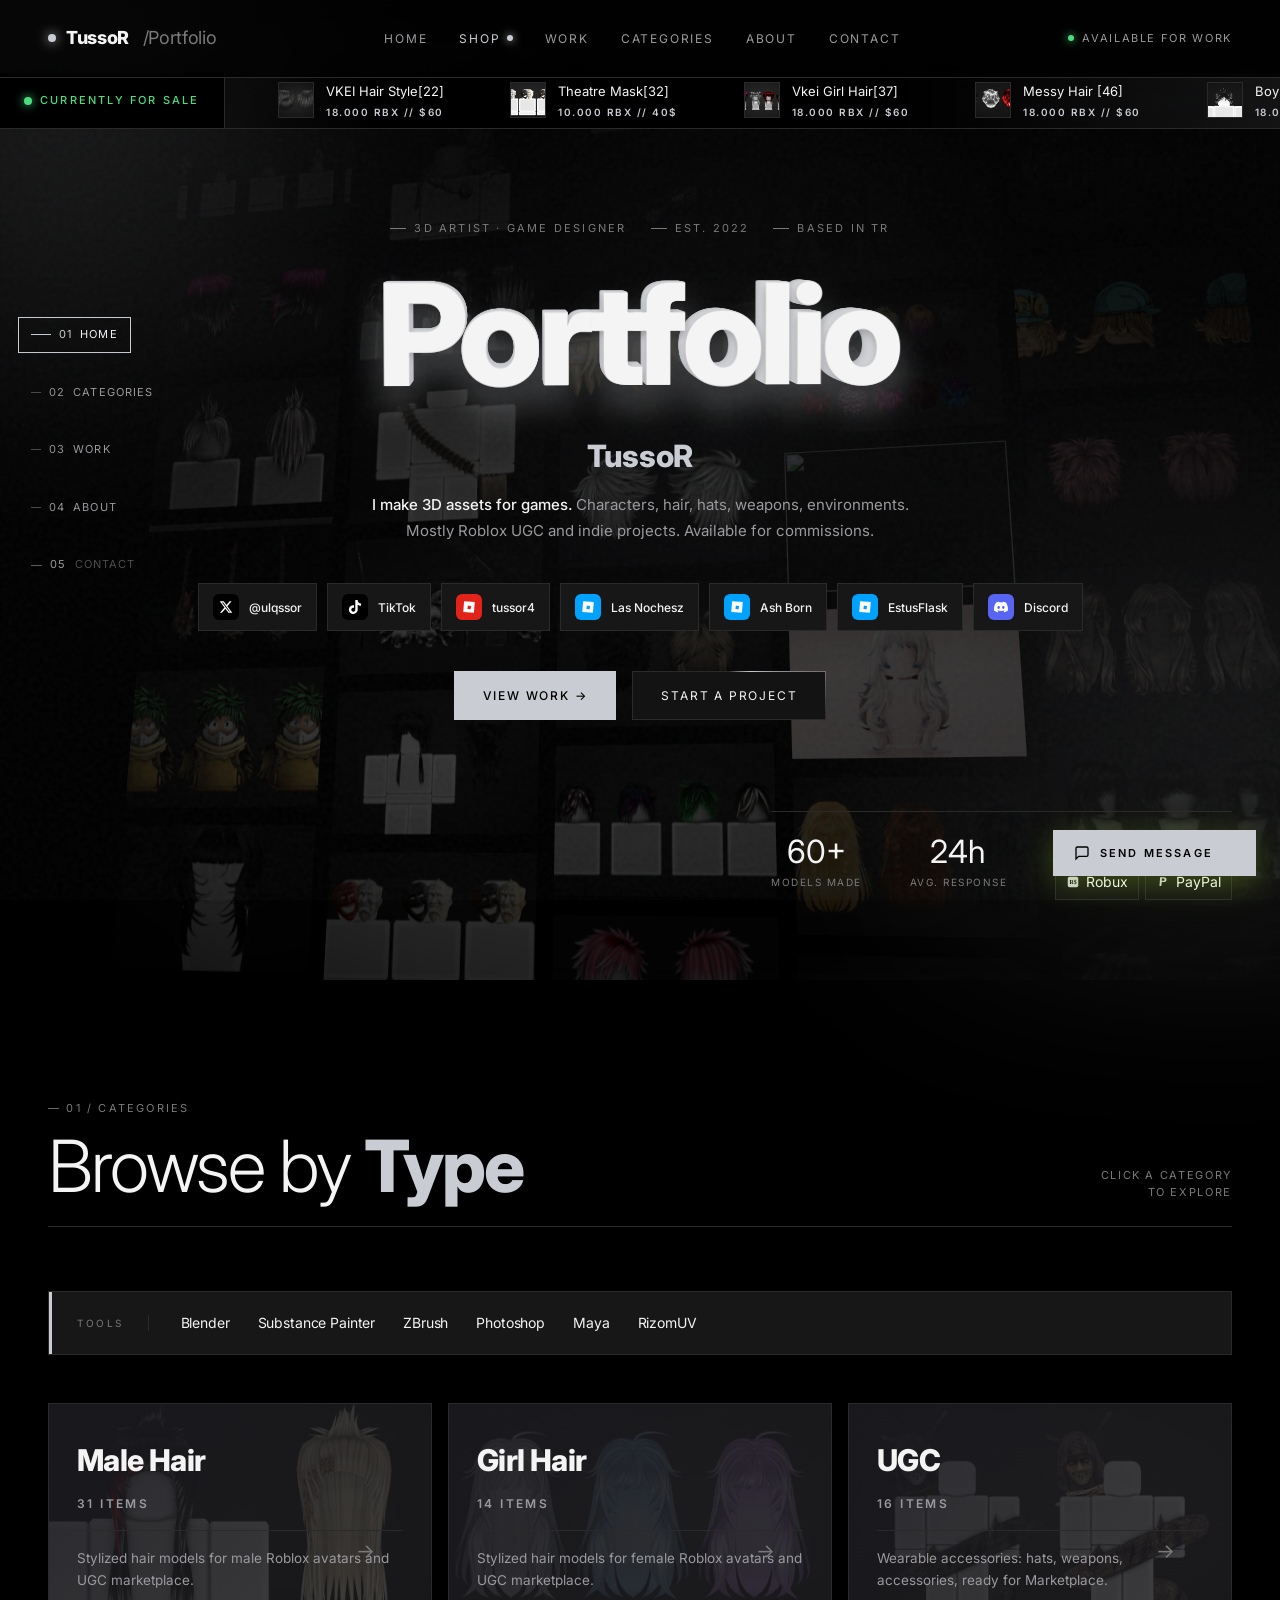
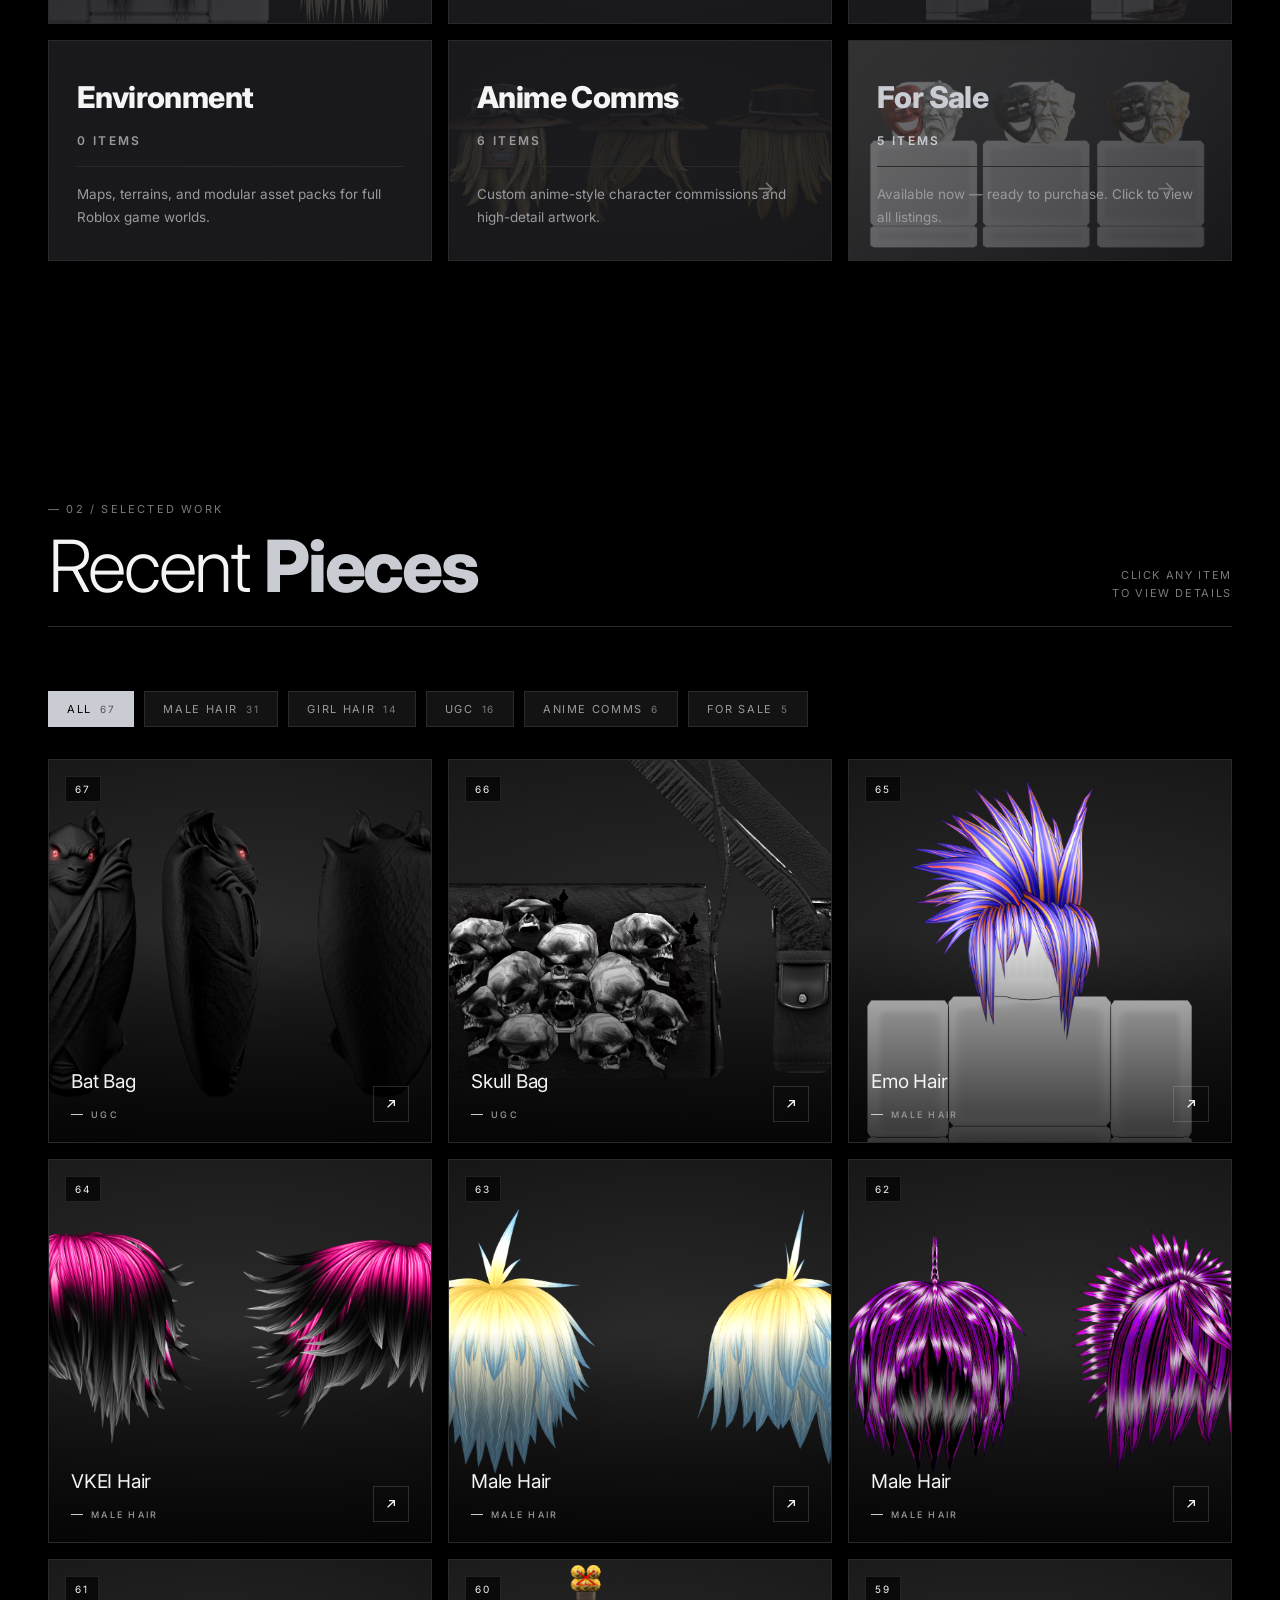
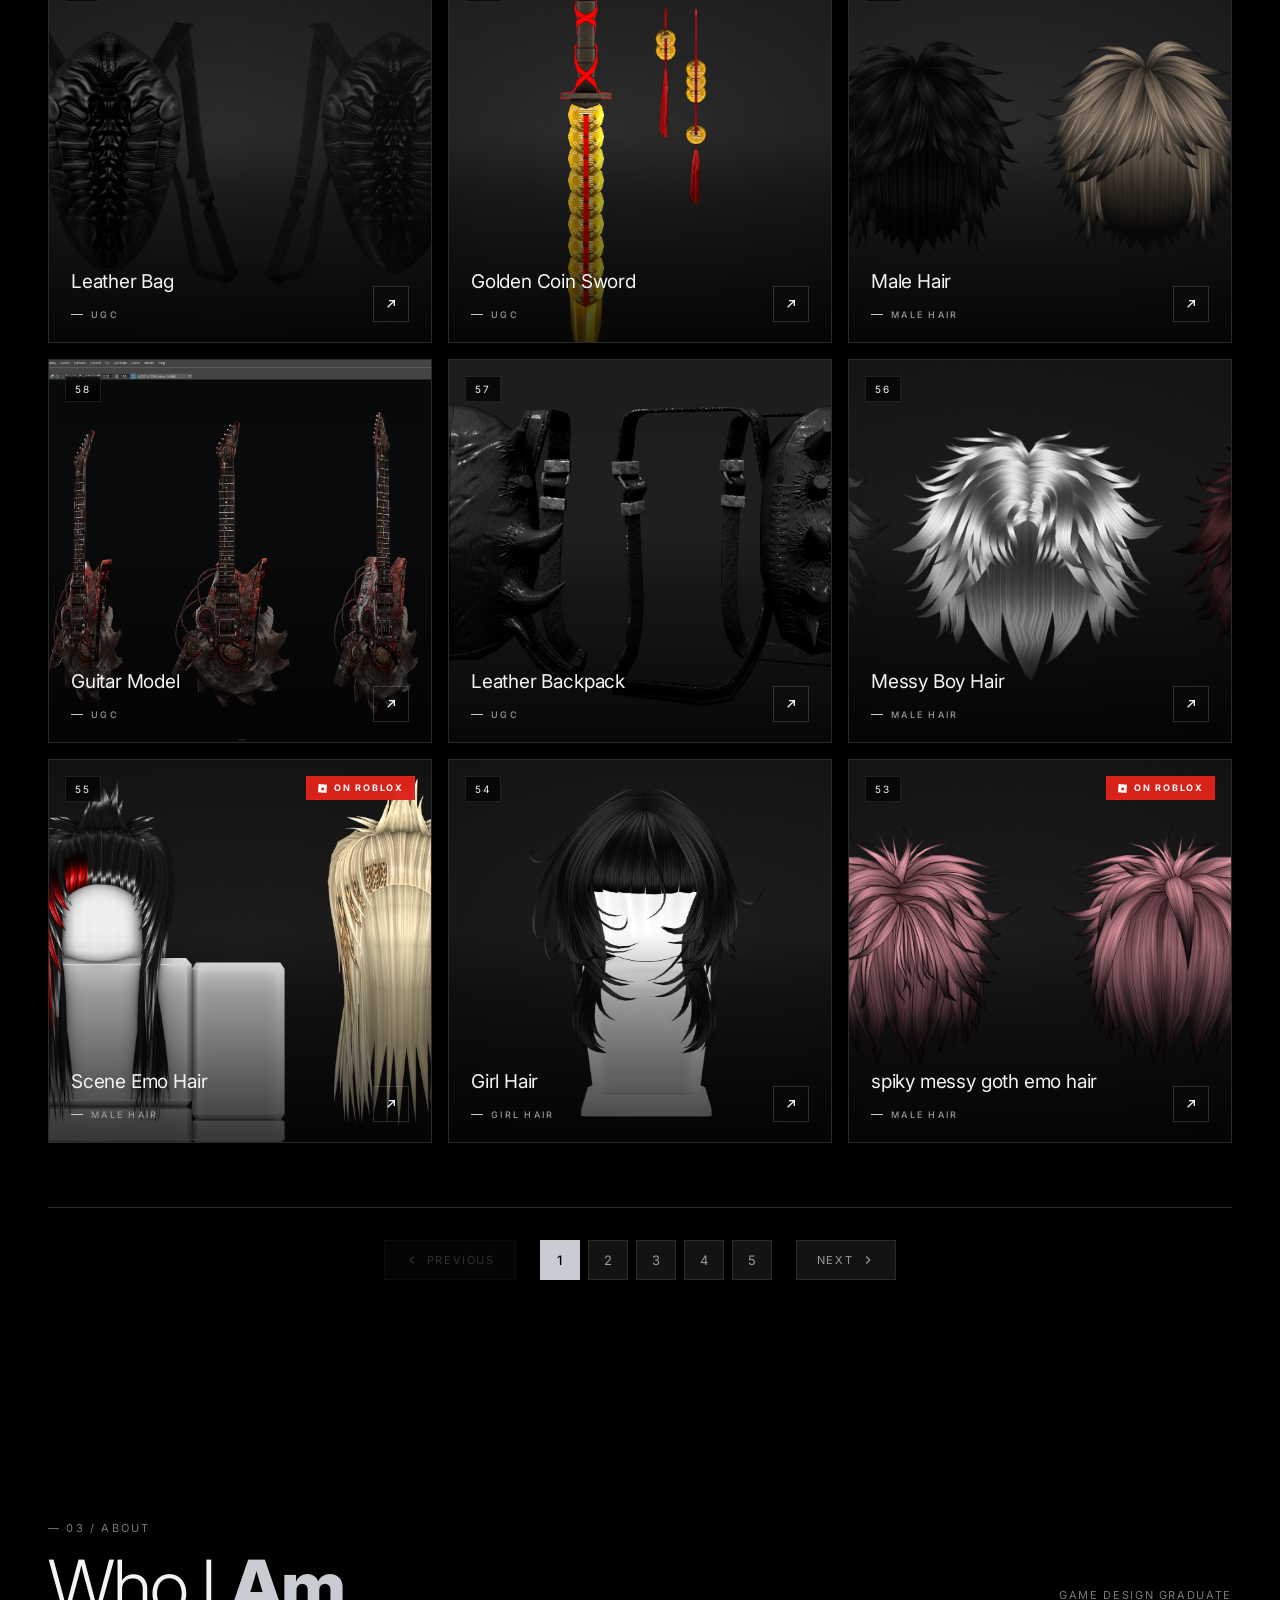
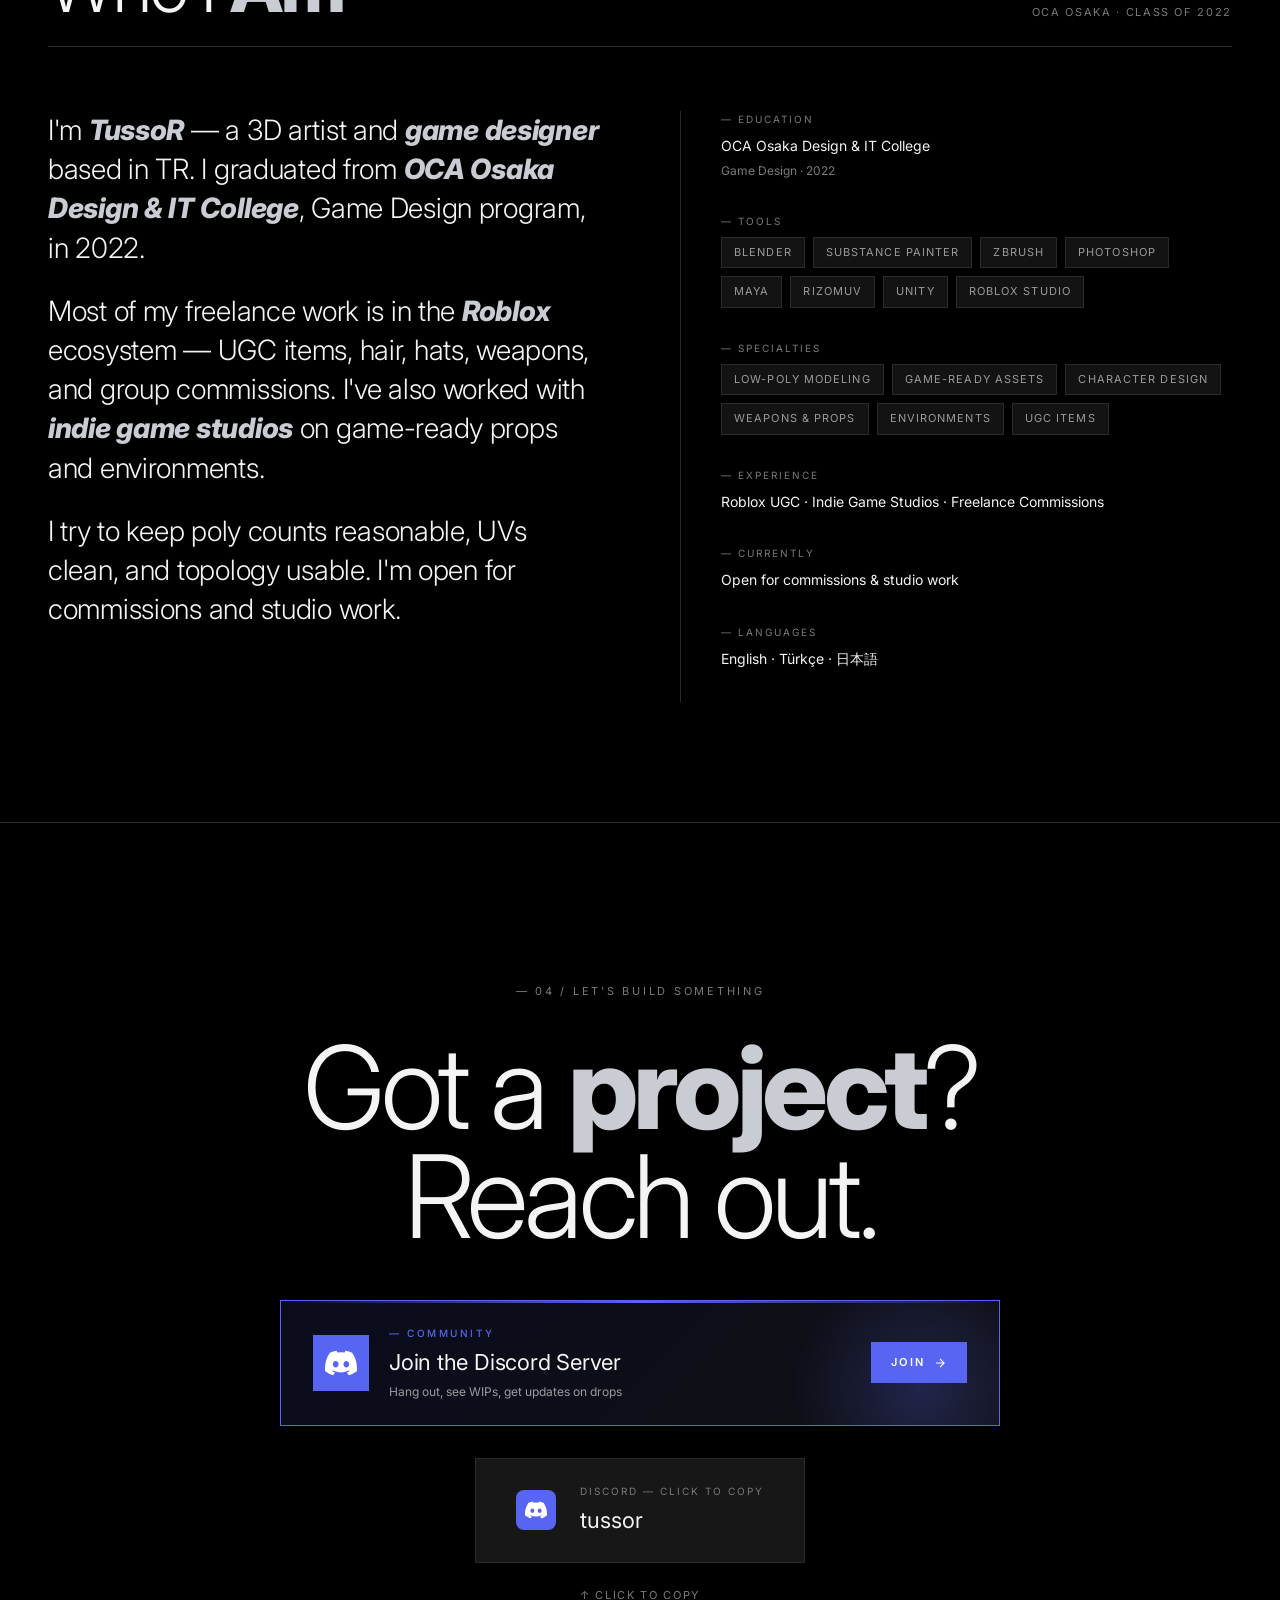
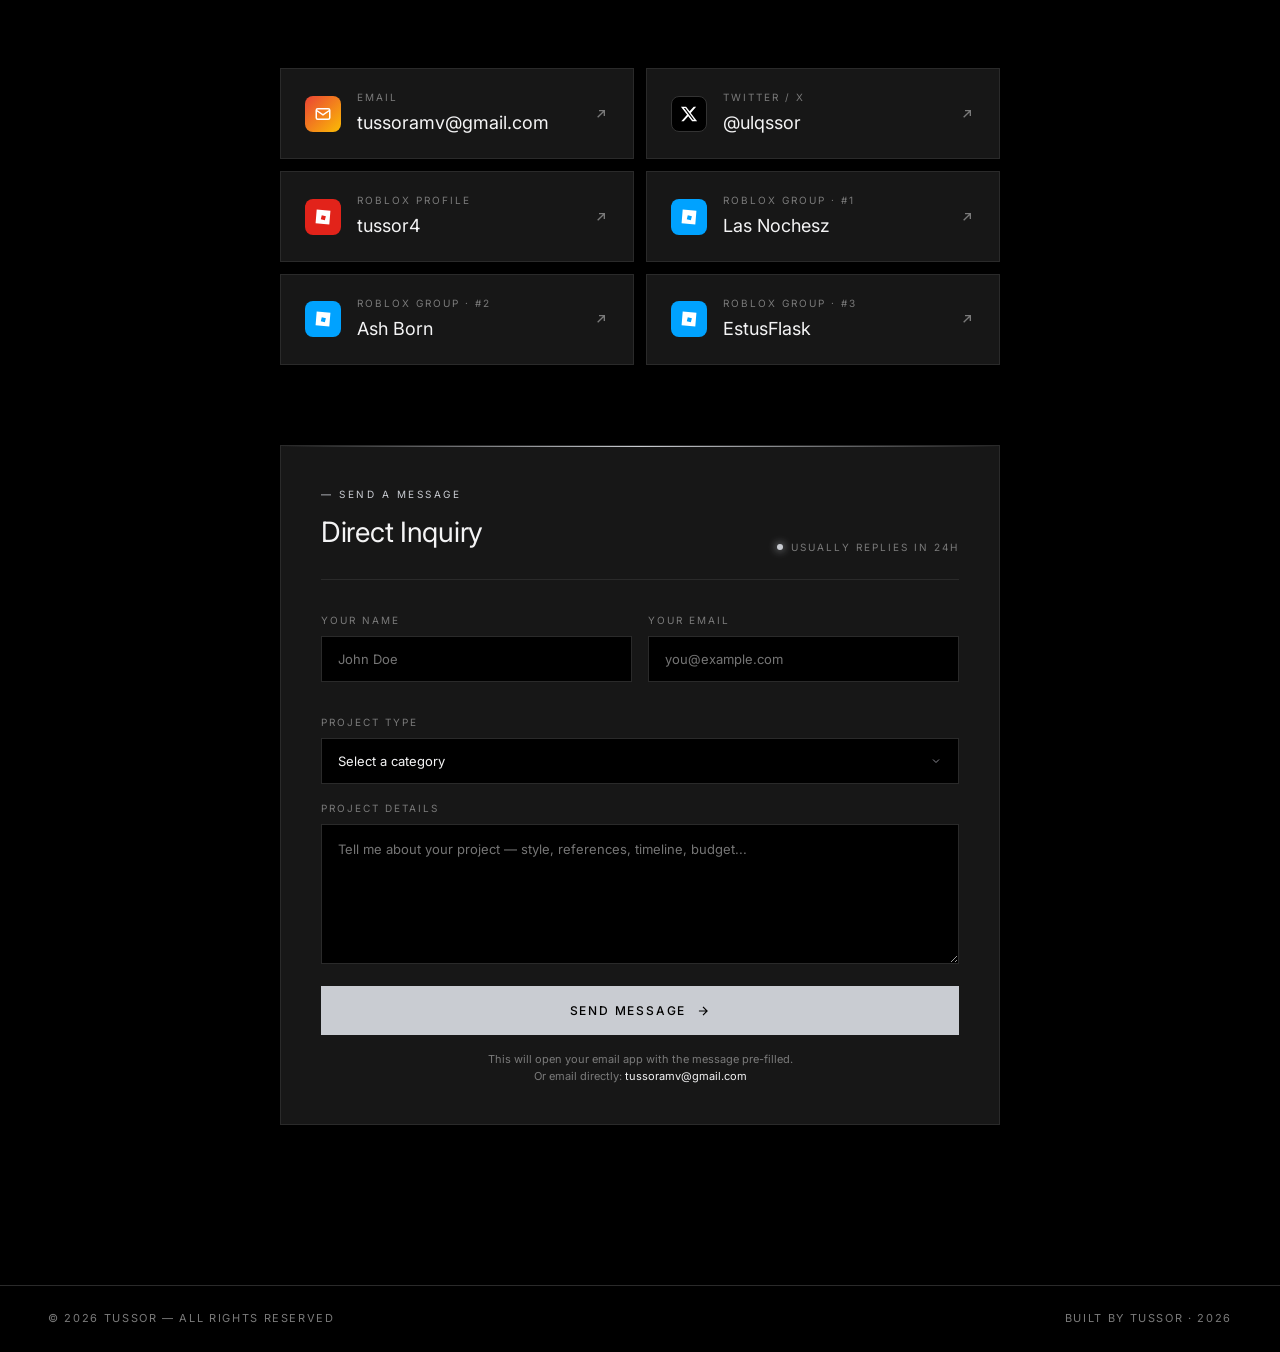
==== commit 8a5b8c54: "Update index.html" ====
--- a/index.html
+++ b/index.html
@@ -195,15 +195,21 @@
     </a>
     <a href="https://www.roblox.com/communities/35965009/Las-Nochesz#!/about" target="_blank" class="hero-social-card">
       <span class="hero-social-icon" style="background:#00a2ff;">
-        <svg width="14" height="14" viewBox="0 0 24 24" fill="white"><path d="M16 11c1.66 0 2.99-1.34 2.99-3S17.66 5 16 5c-1.66 0-3 1.34-3 3s1.34 3 3 3zm-8 0c1.66 0 2.99-1.34 2.99-3S9.66 5 8 5C6.34 5 5 6.34 5 8s1.34 3 3 3zm0 2c-2.33 0-7 1.17-7 3.5V19h14v-2.5c0-2.33-4.67-3.5-7-3.5zm8 0c-.29 0-.62.02-.97.05 1.16.84 1.97 1.97 1.97 3.45V19h6v-2.5c0-2.33-4.67-3.5-7-3.5z"/></svg>
+        <svg width="14" height="14" viewBox="0 0 24 24" fill="white"><path d="M3.6 2.1L2.1 20.4l18.3 1.5L21.9 3.6 3.6 2.1zm10.86 14.27l-5.46-1.4 1.4-5.46 5.46 1.4-1.4 5.46z"/></svg>
       </span>
       <span class="hero-social-label">Las Nochesz</span>
     </a>
     <a href="https://www.roblox.com/communities/35075842/Ash-Born#!/about" target="_blank" class="hero-social-card">
       <span class="hero-social-icon" style="background:#00a2ff;">
-        <svg width="14" height="14" viewBox="0 0 24 24" fill="white"><path d="M16 11c1.66 0 2.99-1.34 2.99-3S17.66 5 16 5c-1.66 0-3 1.34-3 3s1.34 3 3 3zm-8 0c1.66 0 2.99-1.34 2.99-3S9.66 5 8 5C6.34 5 5 6.34 5 8s1.34 3 3 3zm0 2c-2.33 0-7 1.17-7 3.5V19h14v-2.5c0-2.33-4.67-3.5-7-3.5zm8 0c-.29 0-.62.02-.97.05 1.16.84 1.97 1.97 1.97 3.45V19h6v-2.5c0-2.33-4.67-3.5-7-3.5z"/></svg>
+        <svg width="14" height="14" viewBox="0 0 24 24" fill="white"><path d="M3.6 2.1L2.1 20.4l18.3 1.5L21.9 3.6 3.6 2.1zm10.86 14.27l-5.46-1.4 1.4-5.46 5.46 1.4-1.4 5.46z"/></svg>
       </span>
       <span class="hero-social-label">Ash Born</span>
+    </a>
+    <a href="https://www.roblox.com/communities/875474758/EstusFlask#!/about" target="_blank" class="hero-social-card">
+      <span class="hero-social-icon" style="background:#00a2ff;">
+        <svg width="14" height="14" viewBox="0 0 24 24" fill="white"><path d="M3.6 2.1L2.1 20.4l18.3 1.5L21.9 3.6 3.6 2.1zm10.86 14.27l-5.46-1.4 1.4-5.46 5.46 1.4-1.4 5.46z"/></svg>
+      </span>
+      <span class="hero-social-label">EstusFlask</span>
     </a>
     <a href="https://discord.gg/b2vr6hjXvD" target="_blank" rel="noopener" class="hero-social-card">
       <span class="hero-social-icon" style="background:#5865f2;">
@@ -475,7 +481,7 @@
     <a href="https://www.roblox.com/communities/35965009/Las-Nochesz#!/about" target="_blank" class="social-card">
       <div class="social-icon group">
         <svg width="18" height="18" viewBox="0 0 24 24" fill="white">
-          <path d="M16 11c1.66 0 2.99-1.34 2.99-3S17.66 5 16 5c-1.66 0-3 1.34-3 3s1.34 3 3 3zm-8 0c1.66 0 2.99-1.34 2.99-3S9.66 5 8 5C6.34 5 5 6.34 5 8s1.34 3 3 3zm0 2c-2.33 0-7 1.17-7 3.5V19h14v-2.5c0-2.33-4.67-3.5-7-3.5zm8 0c-.29 0-.62.02-.97.05 1.16.84 1.97 1.97 1.97 3.45V19h6v-2.5c0-2.33-4.67-3.5-7-3.5z"/>
+          <path d="M3.6 2.1L2.1 20.4l18.3 1.5L21.9 3.6 3.6 2.1zm10.86 14.27l-5.46-1.4 1.4-5.46 5.46 1.4-1.4 5.46z"/>
         </svg>
       </div>
       <div class="social-text">
@@ -491,12 +497,28 @@
     <a href="https://www.roblox.com/communities/35075842/Ash-Born#!/about" target="_blank" class="social-card">
       <div class="social-icon group">
         <svg width="18" height="18" viewBox="0 0 24 24" fill="white">
-          <path d="M16 11c1.66 0 2.99-1.34 2.99-3S17.66 5 16 5c-1.66 0-3 1.34-3 3s1.34 3 3 3zm-8 0c1.66 0 2.99-1.34 2.99-3S9.66 5 8 5C6.34 5 5 6.34 5 8s1.34 3 3 3zm0 2c-2.33 0-7 1.17-7 3.5V19h14v-2.5c0-2.33-4.67-3.5-7-3.5zm8 0c-.29 0-.62.02-.97.05 1.16.84 1.97 1.97 1.97 3.45V19h6v-2.5c0-2.33-4.67-3.5-7-3.5z"/>
+          <path d="M3.6 2.1L2.1 20.4l18.3 1.5L21.9 3.6 3.6 2.1zm10.86 14.27l-5.46-1.4 1.4-5.46 5.46 1.4-1.4 5.46z"/>
         </svg>
       </div>
       <div class="social-text">
         <div class="social-label">Roblox Group · #2</div>
         <div class="social-handle">Ash Born</div>
+      </div>
+      <svg class="social-arrow" width="16" height="16" viewBox="0 0 24 24" fill="none" stroke="currentColor" stroke-width="2">
+        <path d="M7 17 L17 7 M9 7 L17 7 L17 15"/>
+      </svg>
+    </a>
+
+    <!-- Roblox Group 3 -->
+    <a href="https://www.roblox.com/communities/875474758/EstusFlask#!/about" target="_blank" class="social-card">
+      <div class="social-icon group">
+        <svg width="18" height="18" viewBox="0 0 24 24" fill="white">
+          <path d="M3.6 2.1L2.1 20.4l18.3 1.5L21.9 3.6 3.6 2.1zm10.86 14.27l-5.46-1.4 1.4-5.46 5.46 1.4-1.4 5.46z"/>
+        </svg>
+      </div>
+      <div class="social-text">
+        <div class="social-label">Roblox Group · #3</div>
+        <div class="social-handle">EstusFlask</div>
       </div>
       <svg class="social-arrow" width="16" height="16" viewBox="0 0 24 24" fill="none" stroke="currentColor" stroke-width="2">
         <path d="M7 17 L17 7 M9 7 L17 7 L17 15"/>
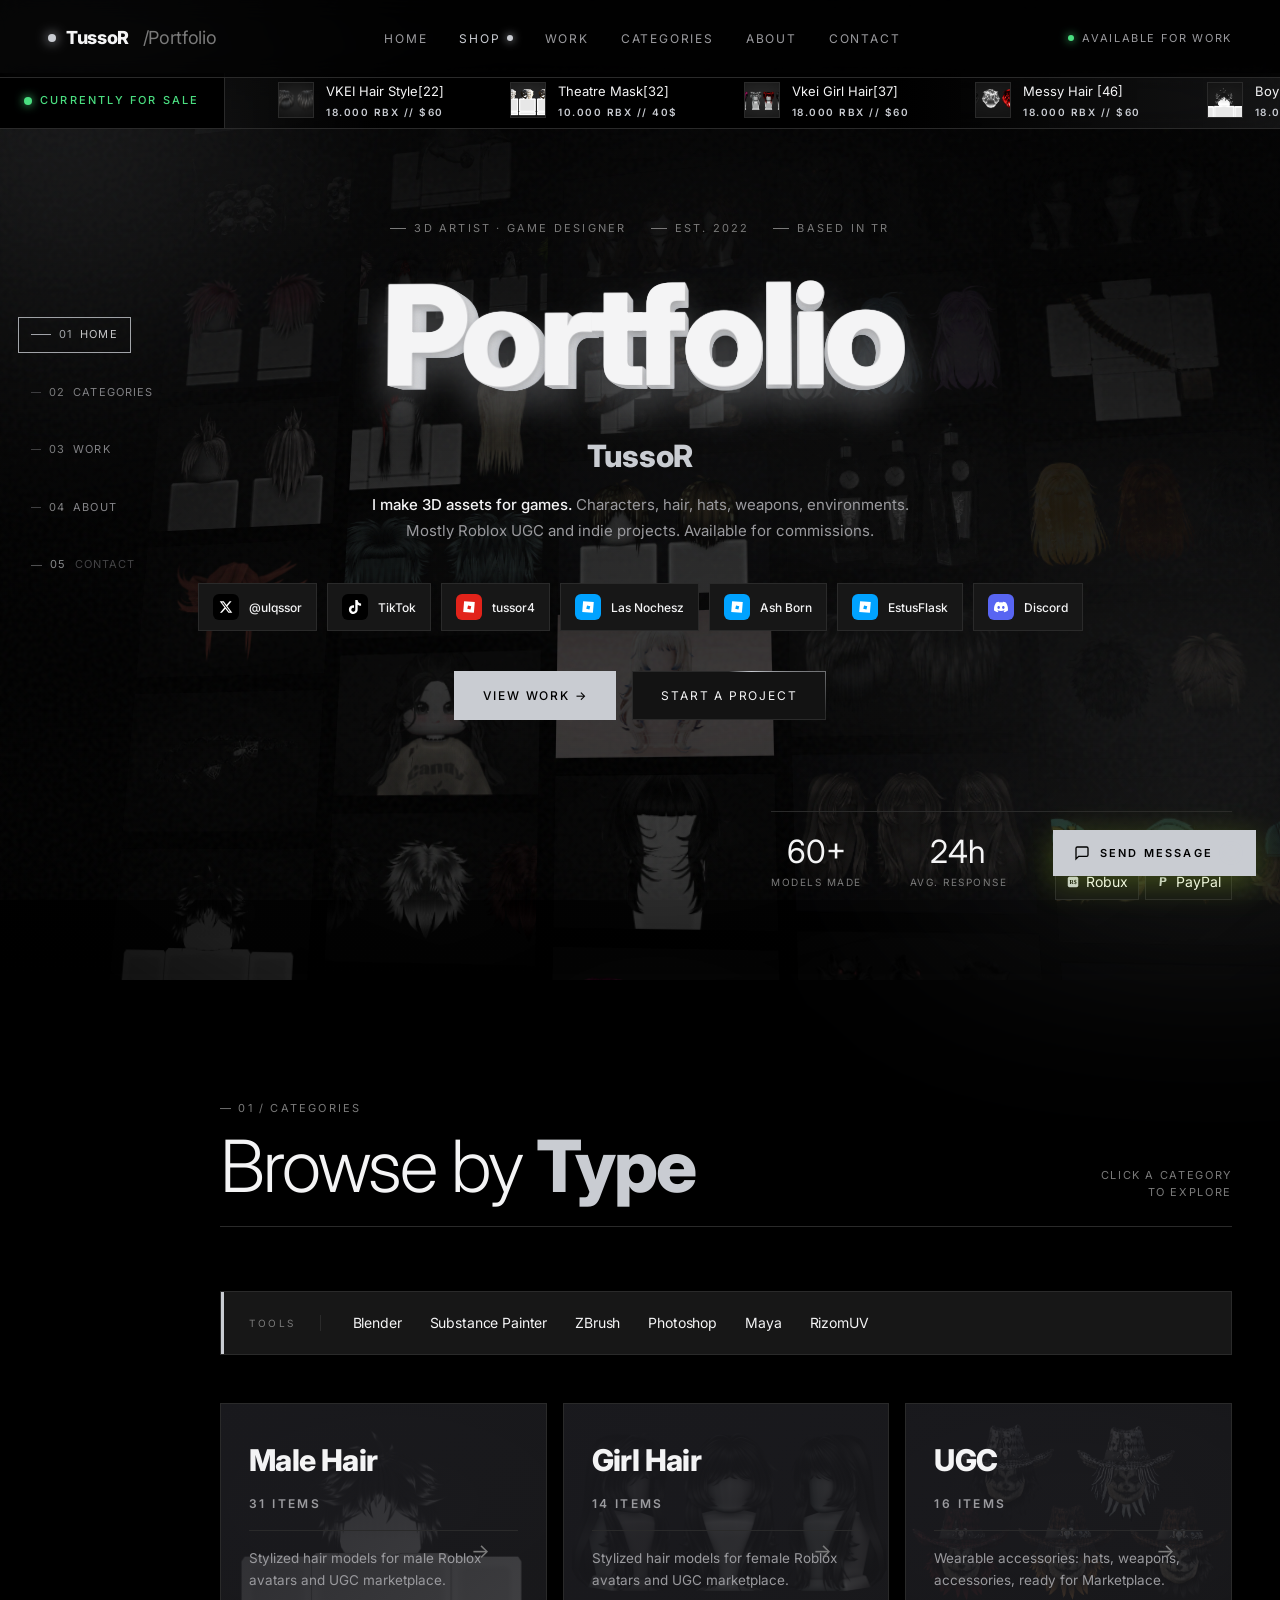
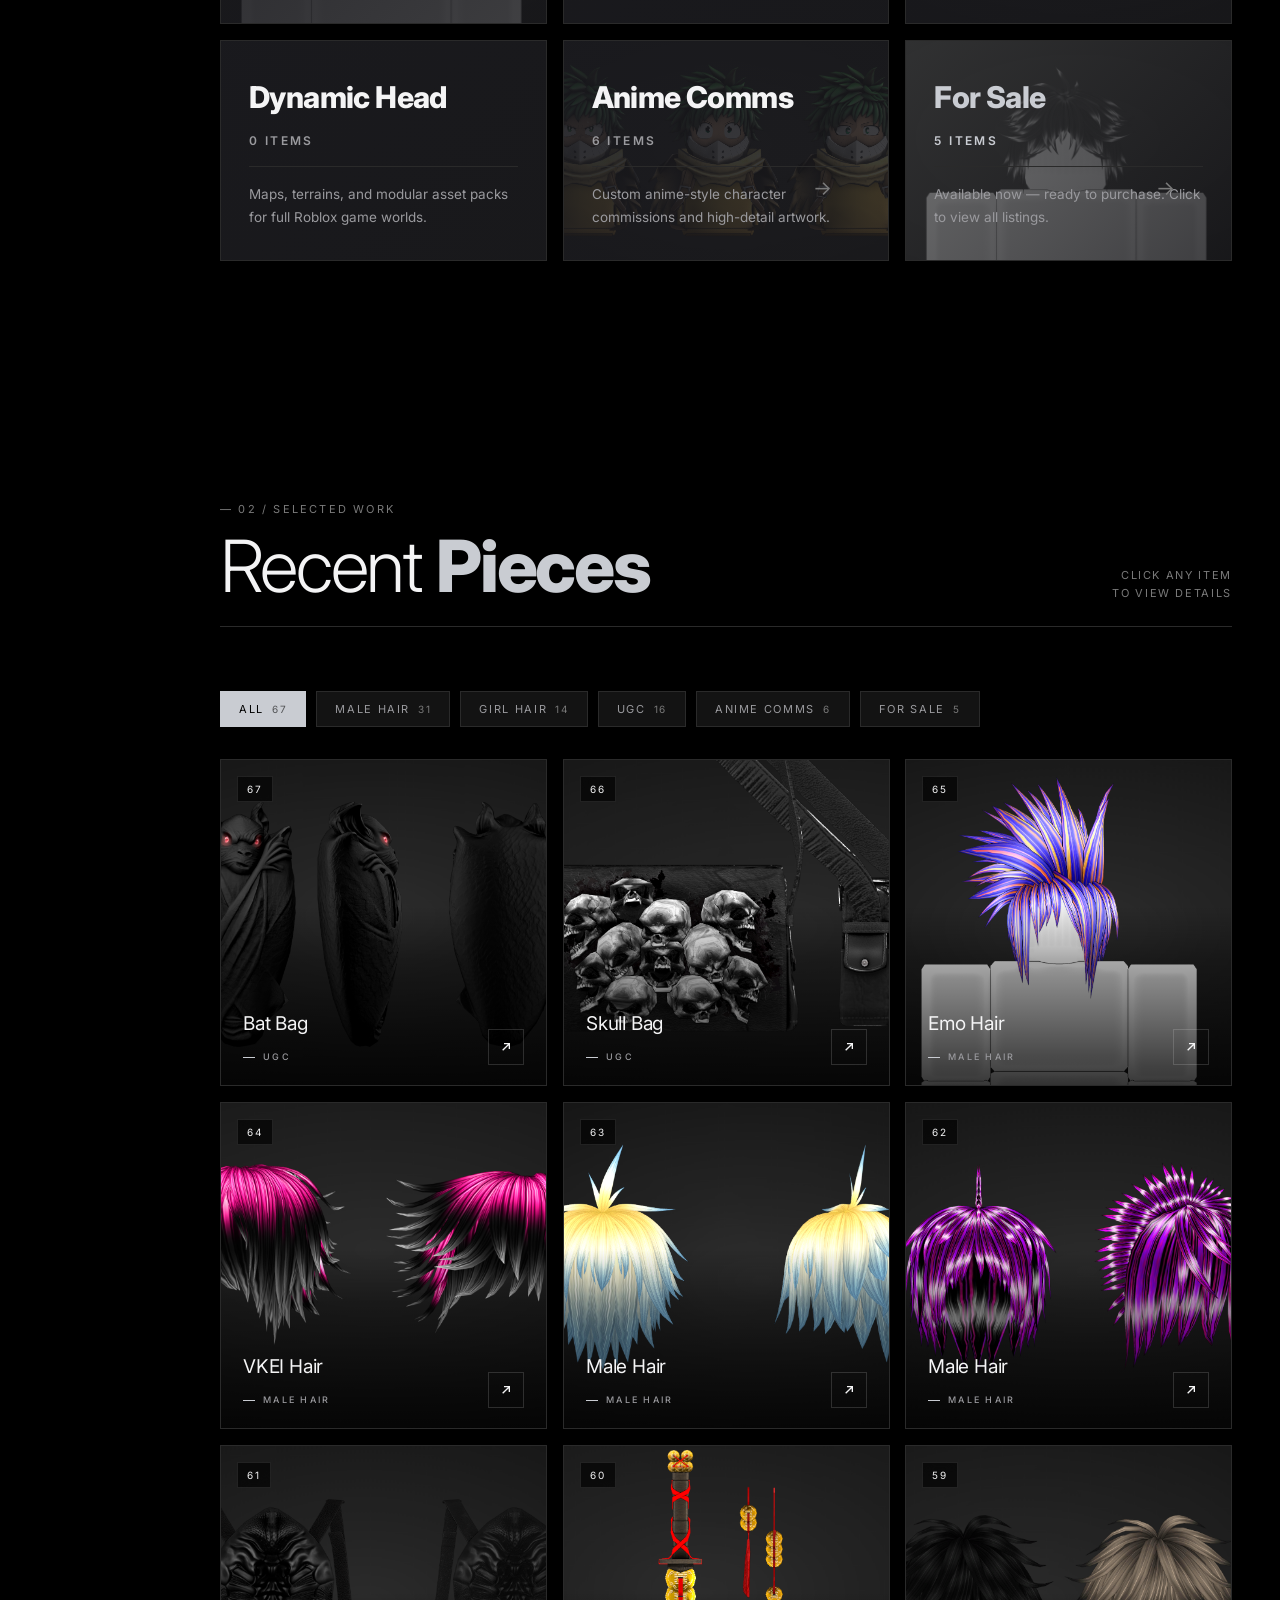
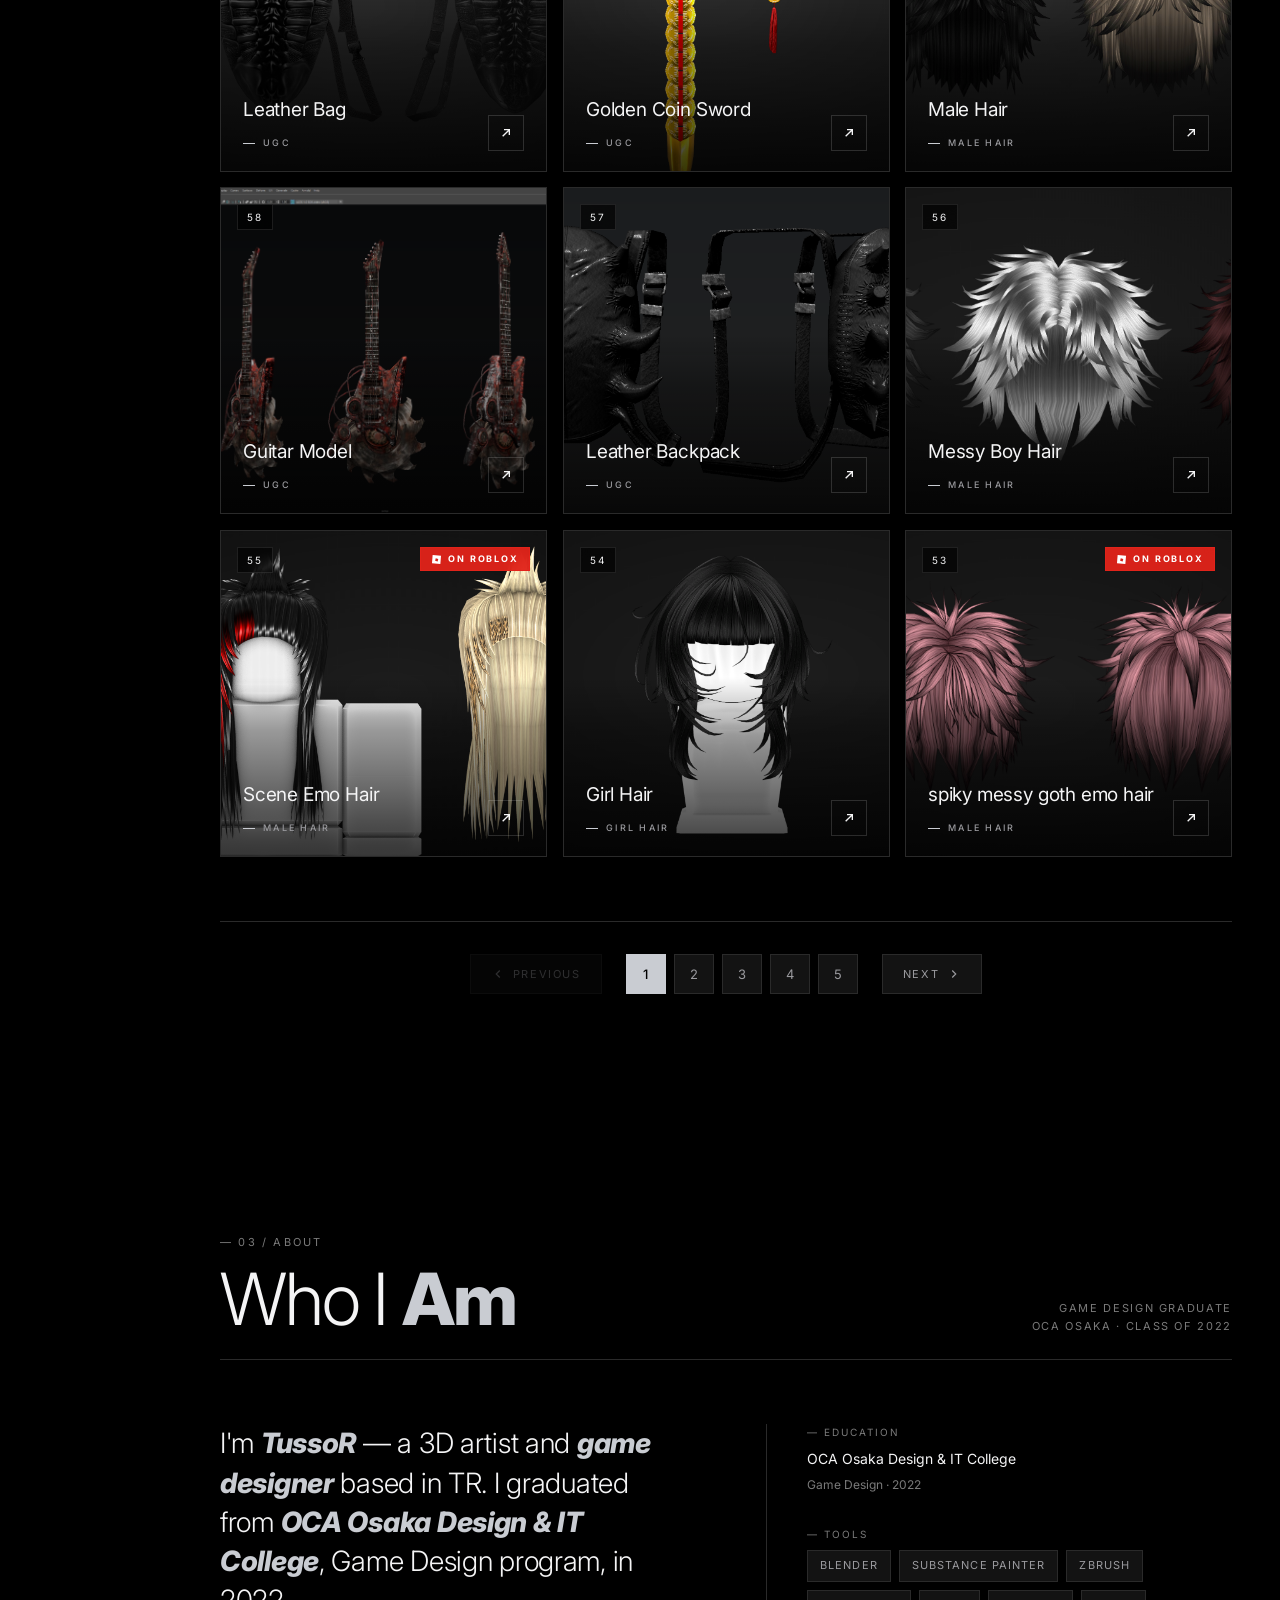
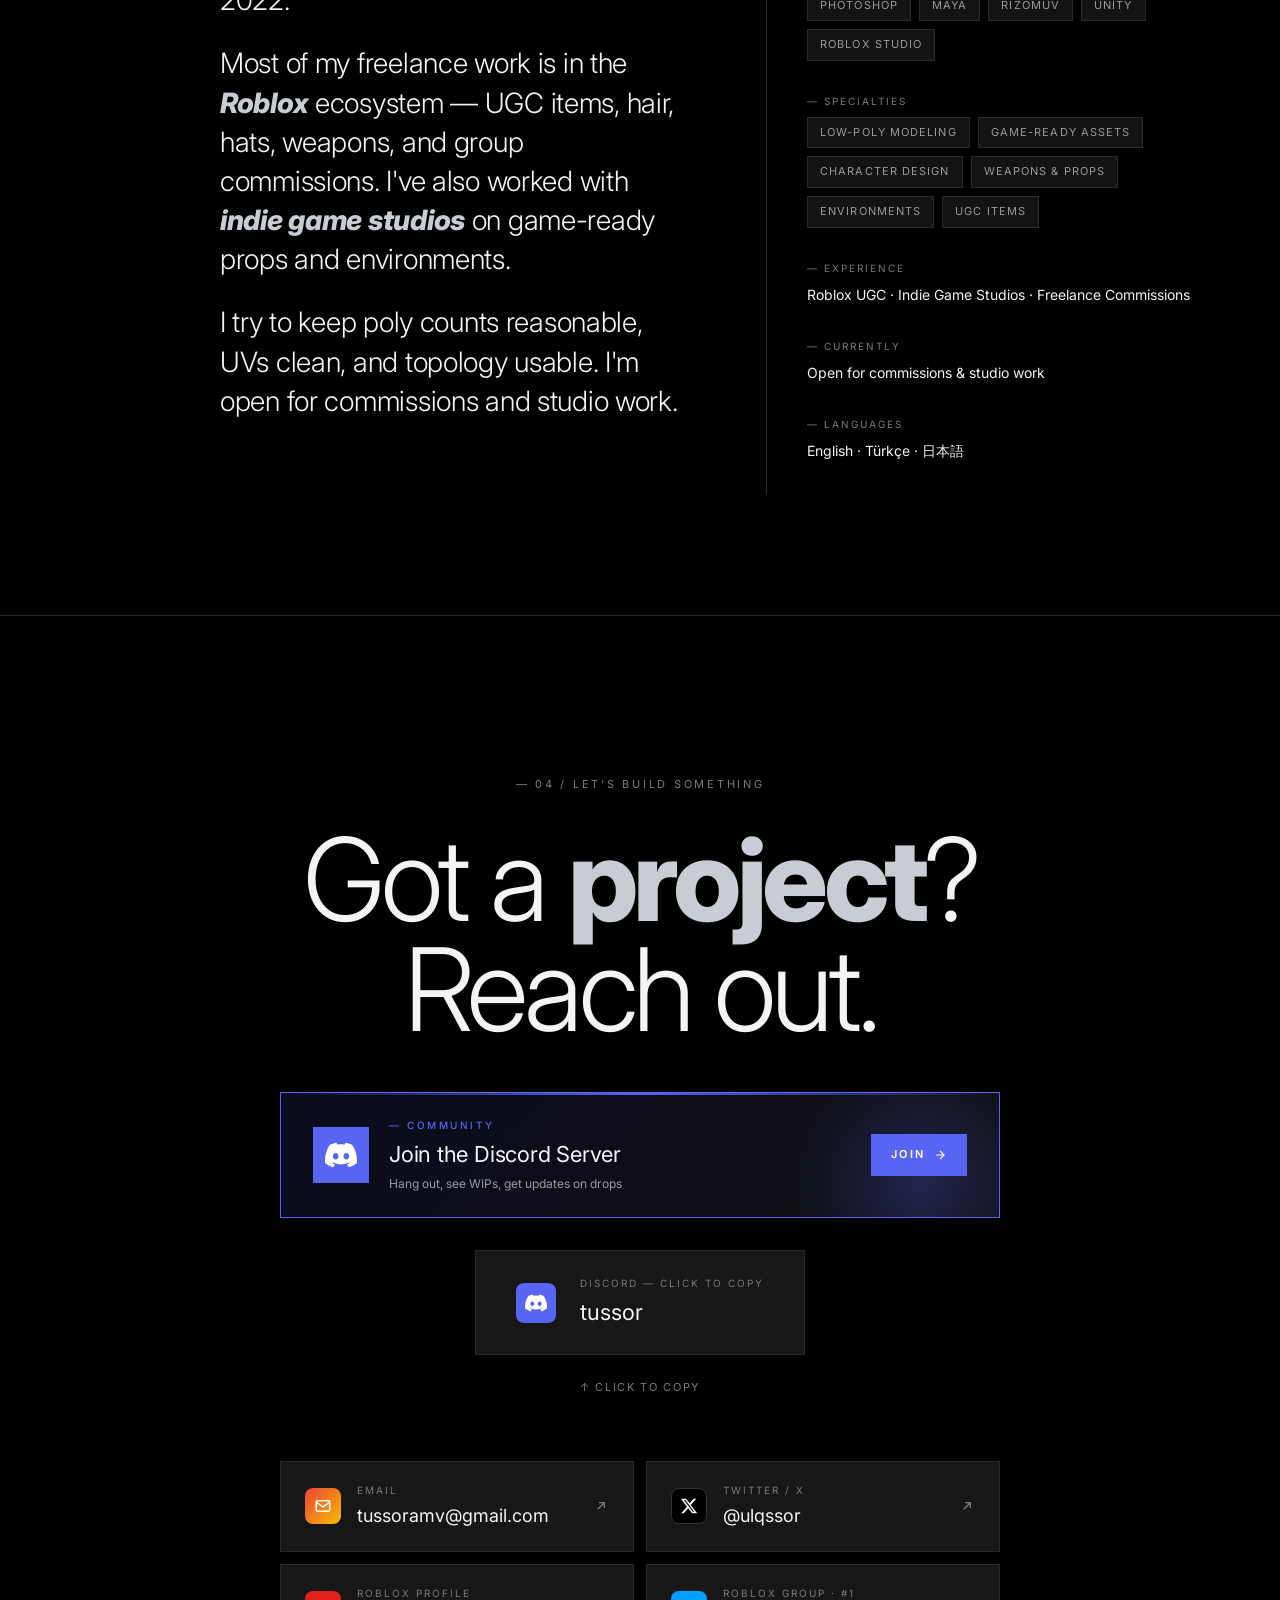
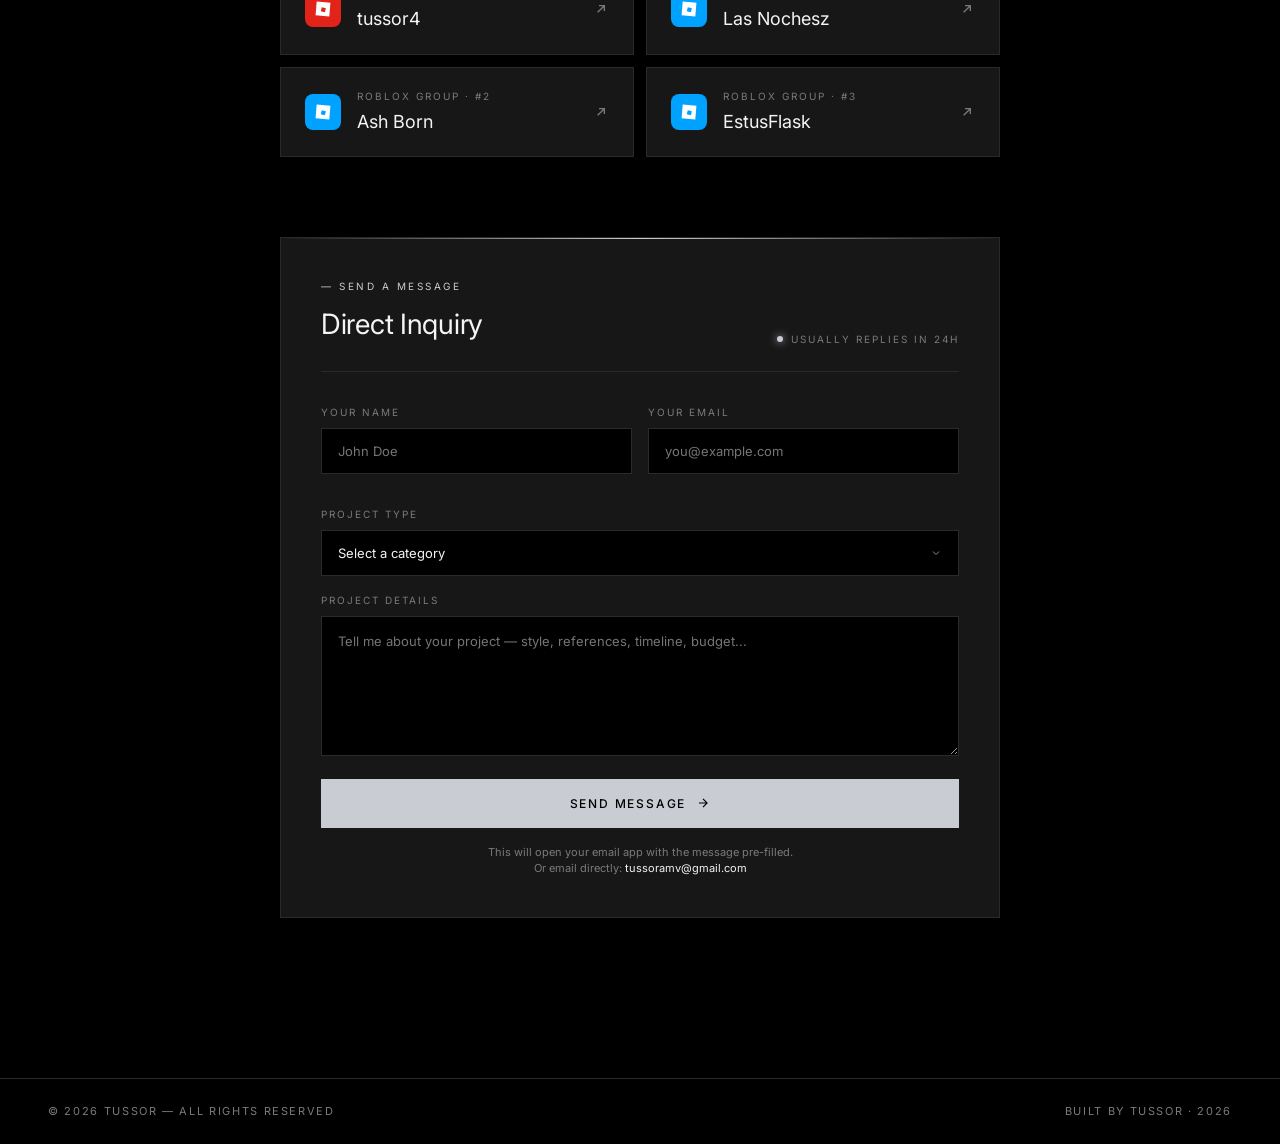
==== commit e2f75fb3: "update" ====
--- a/index.html
+++ b/index.html
@@ -680,7 +680,7 @@
     "male-hair":    { name: "Male Hair",    desc: "Stylized hair models for male Roblox avatars and UGC marketplace." },
     "girl-hair":    { name: "Girl Hair",    desc: "Stylized hair models for female Roblox avatars and UGC marketplace." },
     "ugc":          { name: "UGC",          desc: "Wearable accessories: hats, weapons, accessories, ready for Marketplace." },
-    "environment":  { name: "Environment",  desc: "Maps, terrains, and modular asset packs for full Roblox game worlds." },
+    "environment":  { name: "Dynamic Head",  desc: "Maps, terrains, and modular asset packs for full Roblox game worlds." },
     "anime-comms":  { name: "Anime Comms",  desc: "Custom anime-style character commissions and high-detail artwork." }
   };
 
@@ -1022,7 +1022,7 @@
       const bgImages = shuffled.slice(0, 4)
         .map(p => p.image)
         .filter(img => img && !img.includes('youtube.com') && !img.includes('youtu.be') && !img.endsWith('.mp4') && !img.endsWith('.webm') && !img.endsWith('.gif'));
-      
+
       const slideshowHtml = bgImages.length > 0
         ? `<div class="cat-slideshow">
              ${bgImages.map((img, i) => `<img src="${img}" alt="" loading="lazy" class="cat-slide ${i === 0 ? 'active' : ''}" data-slide="${i}">`).join('')}
@@ -1210,9 +1210,6 @@
       roll: 0,
       perspective: 1200,
       depth: 100,
-      speed: 24,
-      direction: 'up',
-      variance: 0.4,
       planeScale: 1.15
     };
 
@@ -1224,24 +1221,11 @@
       return 6;
     }
 
-    function columnFactor(index, variance) {
-      const pseudo = ((index * 0.6180339887 + 0.35) % 1) * 2 - 1;
-      return 1 + variance * pseudo;
-    }
-
-    const reducedMotionMq = window.matchMedia('(prefers-reduced-motion: reduce)');
-    let reduced = reducedMotionMq.matches;
-    reducedMotionMq.addEventListener('change', (e) => { reduced = e.matches; });
-
     let columns = pickColumns();
     let columnItems = [];
     let columnMeta = [];
     let tracks = [];
     let offsets = [];
-    let velocities = [];
-    let baseVelocities = [];
-    let lastTs = null;
-    let rafId = null;
 
     function buildTile(item) {
       // Purely decorative now — no href, no focus target, no listeners.
@@ -1289,14 +1273,7 @@
         return { copyHeight, copies };
       });
 
-      const dirSign = cfg.direction === 'up' ? 1 : -1;
-      baseVelocities = columnItems.map((_, c) => {
-        const altSign = c % 2 === 0 ? 1 : -1;
-        return cfg.speed * columnFactor(c, cfg.variance) * dirSign * altSign;
-      });
-
       offsets = columnMeta.map((meta, c) => meta.copyHeight * ((c * 0.37) % 1));
-      velocities = columnItems.map(() => 0);
 
       columnItems.forEach((col, c) => {
         const colEl = document.createElement('div');
@@ -1318,27 +1295,6 @@
       applyPlaneTransform();
     }
 
-    // Purely ambient now: no pointer tracking, no hit-testing, no clicks.
-    function animate(ts) {
-      if (lastTs === null) lastTs = ts;
-      const dt = Math.min(0.05, Math.max(0, ts - lastTs) / 1000);
-      lastTs = ts;
-
-      for (let c = 0; c < tracks.length; c++) {
-        const meta = columnMeta[c];
-        if (!meta) continue;
-        const target = baseVelocities[c];
-        const ease = 1 - Math.exp(-dt / 0.28);
-        velocities[c] += (target - velocities[c]) * ease;
-        let next = (offsets[c] ?? 0) + velocities[c] * dt;
-        next = ((next % meta.copyHeight) + meta.copyHeight) % meta.copyHeight;
-        offsets[c] = next;
-        tracks[c].style.transform = `translate3d(0, ${-next}px, 0)`;
-      }
-
-      rafId = requestAnimationFrame(animate);
-    }
-
     let resizeTimer = null;
     window.addEventListener('resize', () => {
       clearTimeout(resizeTimer);
@@ -1348,9 +1304,6 @@
     });
 
     build();
-    if (!reduced) {
-      rafId = requestAnimationFrame(animate);
-    }
   }
 
   // Discord copy
@@ -1625,6 +1578,8 @@
     }
 
     let activePointer = false;
+    let heroVisible = true;
+    let rafId = null;
     const startTime = performance.now();
     const current = { x: baseRotation.x, y: baseRotation.y };
     const target = { x: baseRotation.x, y: baseRotation.y };
@@ -1634,6 +1589,7 @@
     }
 
     function handlePointerMove(e) {
+      if (!heroVisible) return;
       const rect = root.getBoundingClientRect();
       if (!rect.width || !rect.height) return;
       activePointer = true;
@@ -1666,11 +1622,30 @@
       current.x += (target.x - current.x) * cfg.smoothing;
       current.y += (target.y - current.y) * cfg.smoothing;
       applyTransform();
-      requestAnimationFrame(tick);
-    }
+      rafId = requestAnimationFrame(tick);
+    }
+
+    function startLoop() {
+      if (rafId == null) rafId = requestAnimationFrame(tick);
+    }
+
+    function stopLoop() {
+      if (rafId != null) { cancelAnimationFrame(rafId); rafId = null; }
+    }
+
+    // Only run the continuous rotation loop (and track pointermove) while the
+    // hero title is actually on screen — this was previously running forever,
+    // site-wide, even after scrolling away, which was a real source of jank.
+    const heroVisibilityObserver = new IntersectionObserver((entries) => {
+      entries.forEach((entry) => {
+        heroVisible = entry.isIntersecting;
+        if (heroVisible) startLoop(); else stopLoop();
+      });
+    }, { threshold: 0 });
+    heroVisibilityObserver.observe(root);
 
     applyTransform();
-    requestAnimationFrame(tick);
+    startLoop();
   }
 
   // Work cards: mouse-follow spotlight + subtle 3D tilt
@@ -1836,11 +1811,15 @@
     if (window.matchMedia('(prefers-reduced-motion: reduce)').matches) return;
 
     const proximityRadius = 260;
-
-    function update(clientX, clientY) {
+    let rafId = null;
+    let pendingX = 0;
+    let pendingY = 0;
+
+    function update() {
+      rafId = null;
       const rect = wrap.getBoundingClientRect();
-      const x = clientX - rect.left;
-      const y = clientY - rect.top;
+      const x = pendingX - rect.left;
+      const y = pendingY - rect.top;
       glow.style.setProperty('--gx', x + 'px');
       glow.style.setProperty('--gy', y + 'px');
 
@@ -1857,11 +1836,14 @@
 
     wrap.addEventListener('pointermove', (e) => {
       wrap.classList.add('glow-active');
-      update(e.clientX, e.clientY);
+      pendingX = e.clientX;
+      pendingY = e.clientY;
+      if (rafId == null) rafId = requestAnimationFrame(update);
     });
 
     wrap.addEventListener('pointerleave', () => {
       wrap.classList.remove('glow-active');
+      if (rafId != null) { cancelAnimationFrame(rafId); rafId = null; }
       grid.querySelectorAll('.cat-card').forEach((card) => card.style.setProperty('--card-glow', 0));
     });
   }
--- a/styles.css
+++ b/styles.css
@@ -388,7 +388,6 @@
     flex-direction: row;
     transform-style: preserve-3d;
     transform-origin: 50% 50%;
-    will-change: transform;
     --dw-tile-w: 200px;
     --dw-tile-h: 132px;
     --dw-gap: 16px;
@@ -404,7 +403,6 @@
   .drift-wall-track {
     display: flex;
     flex-direction: column;
-    will-change: transform;
   }
 
   .drift-wall-tile {
@@ -433,13 +431,6 @@
     filter: saturate(0.9);
     user-select: none;
     -webkit-user-drag: none;
-  }
-
-  @media (prefers-reduced-motion: reduce) {
-    .drift-wall-plane,
-    .drift-wall-track {
-      will-change: auto;
-    }
   }
 
   .hero::after {
@@ -2488,7 +2479,7 @@
     right: auto;
     top: 50%;
     transform: translateY(-50%);
-    z-index: 400;
+    z-index: 1;
     padding: 0;
     justify-content: flex-start;
     align-items: flex-start;
@@ -2498,8 +2489,14 @@
     width: auto;
   }
 
+  /* Page content is centered at max-width 1920px with no gutter reserved for
+     this sidebar, so from 1280px up we carve out real space for it on
+     .section (categories/work/about/contact) instead of letting it float on
+     top of card content — grid columns are all `fr`-based, so they shrink to
+     fit rather than overflowing. */
   @media (min-width: 1280px) {
     .line-sidebar { display: flex; }
+    .section { padding-left: 220px; }
   }
 
   .line-sidebar-list {
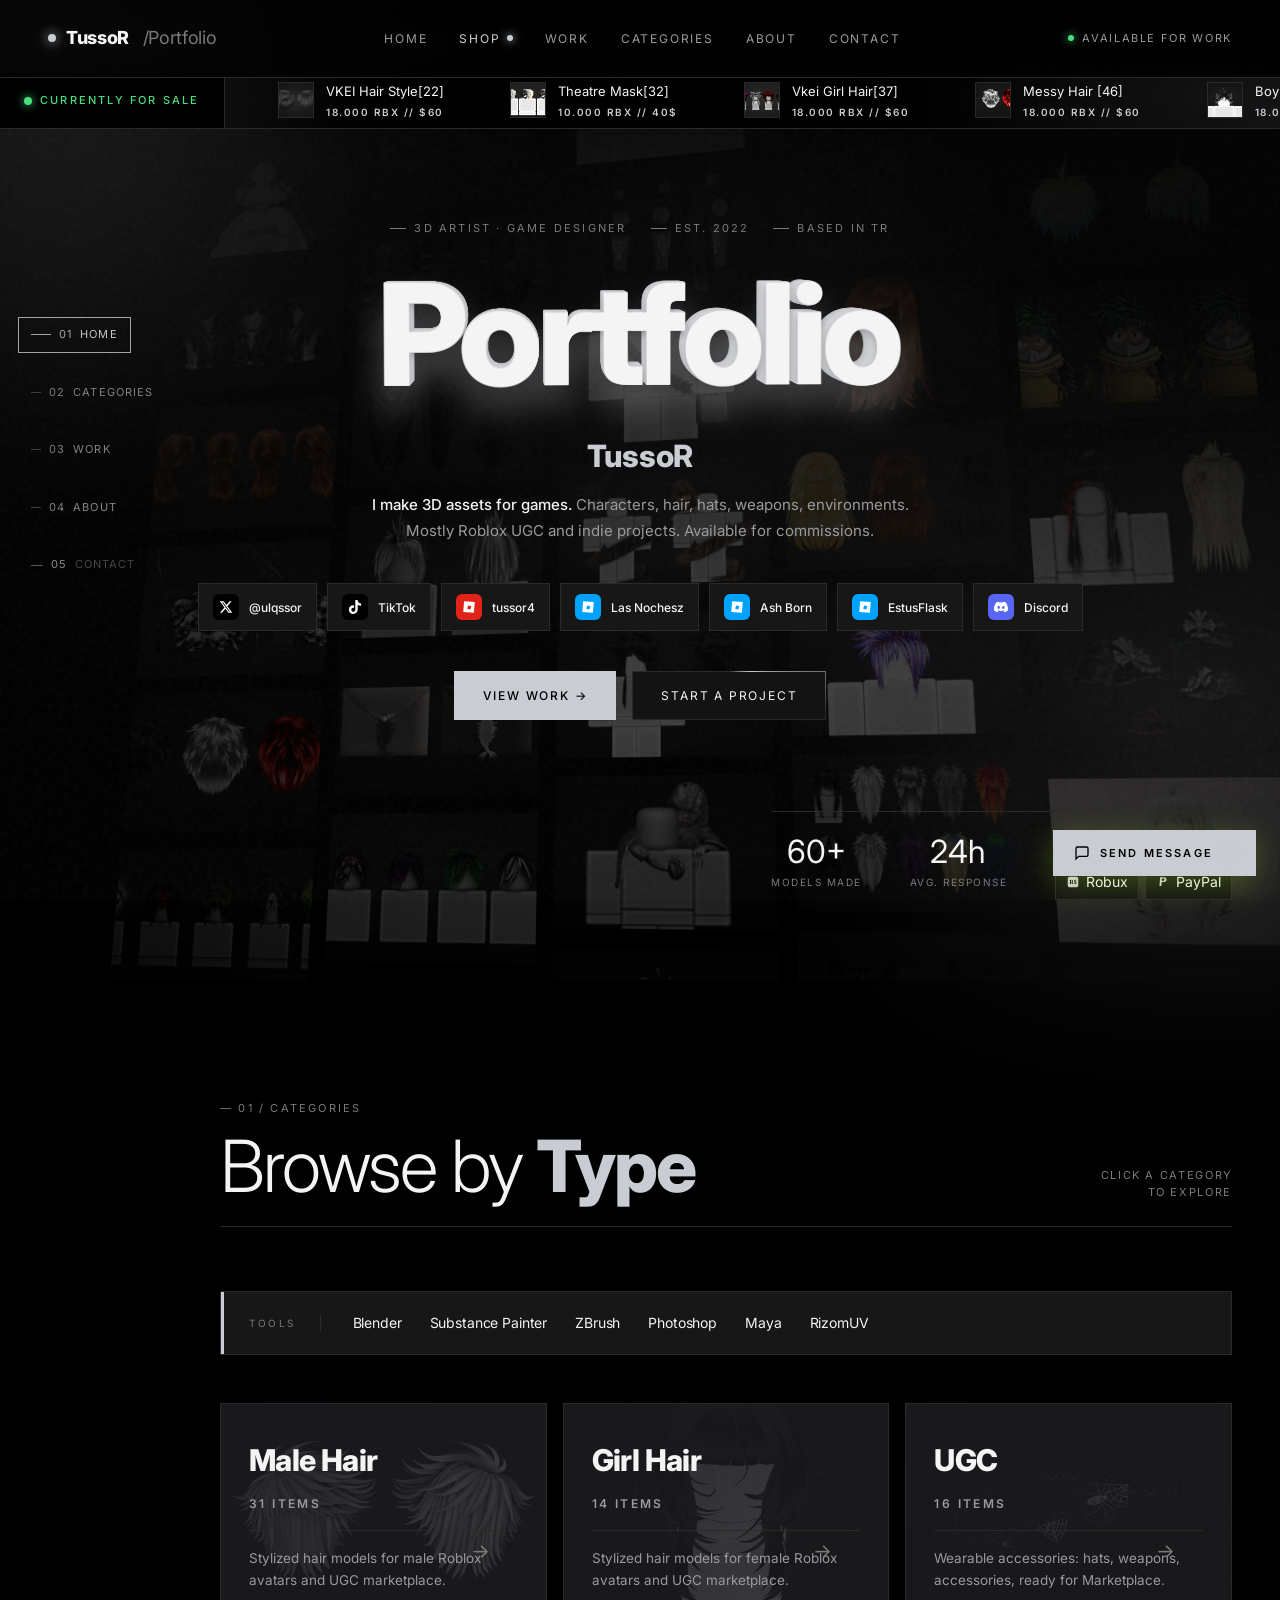
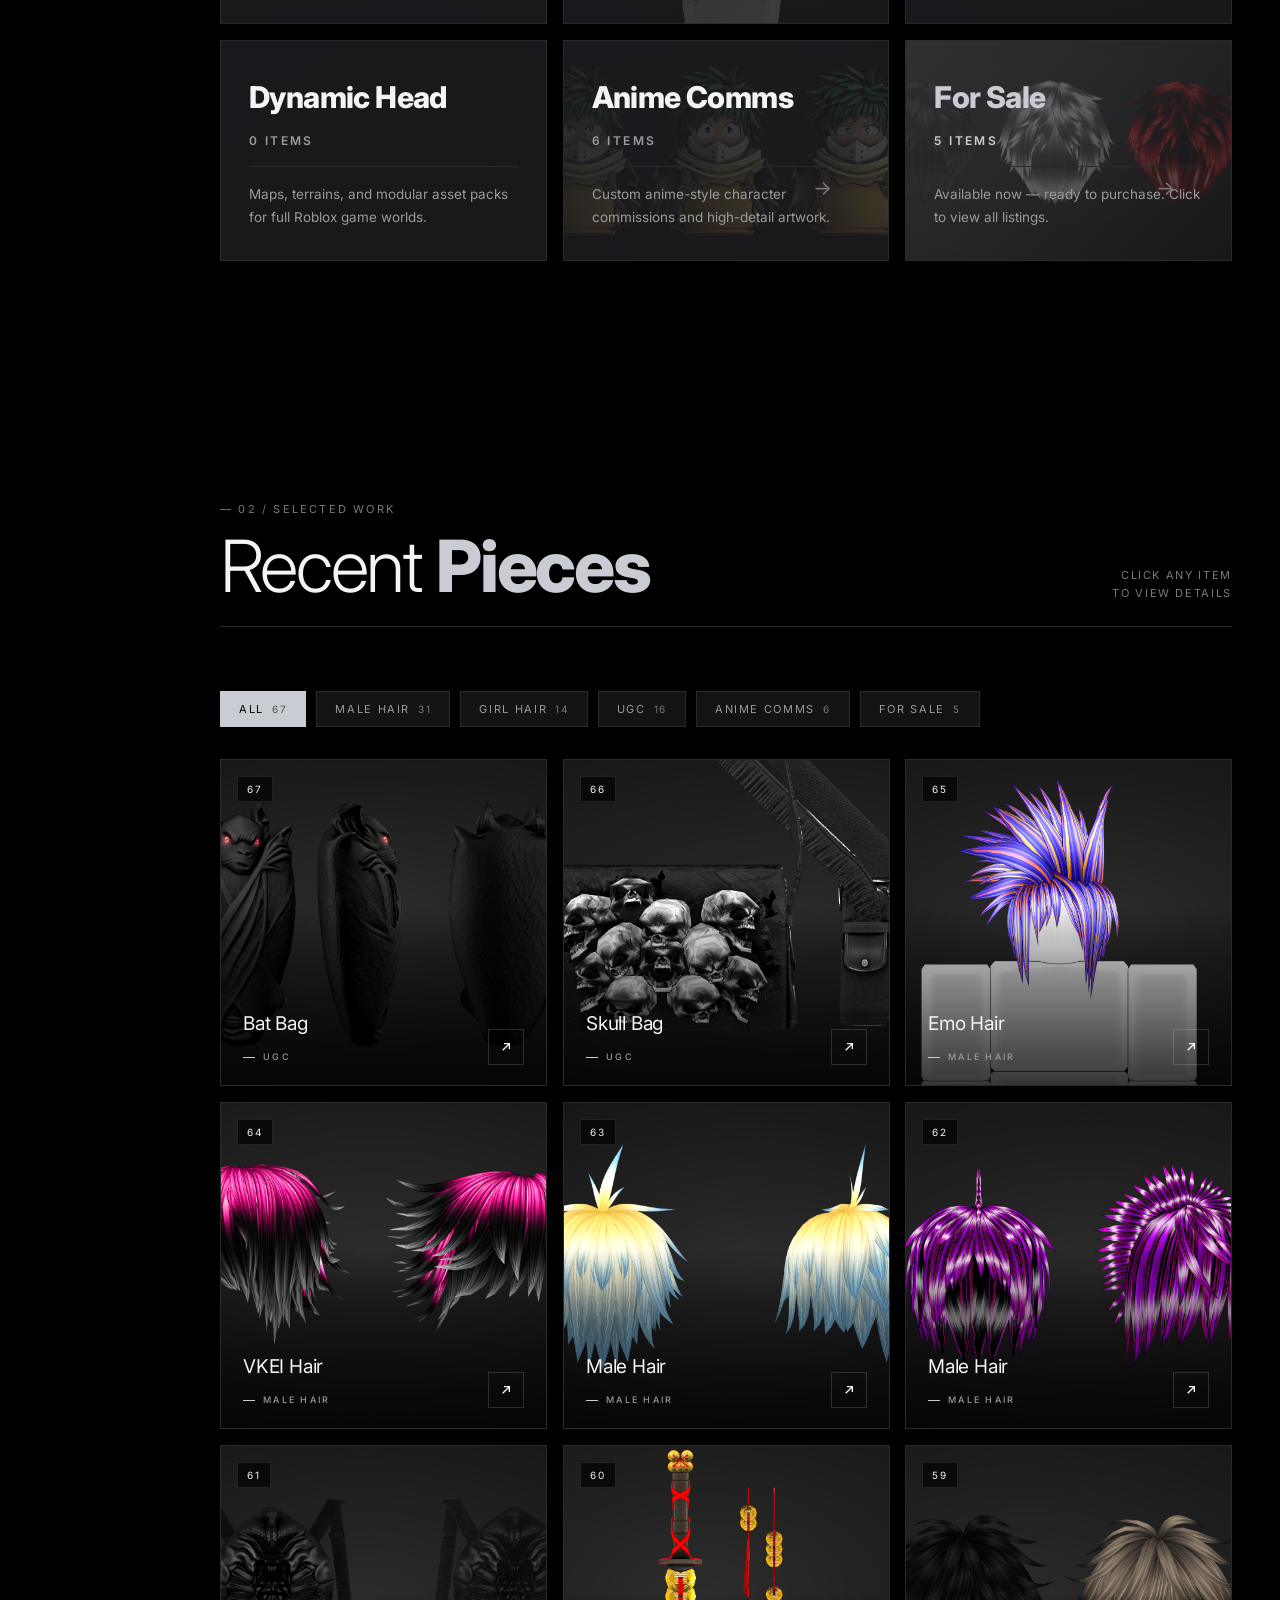
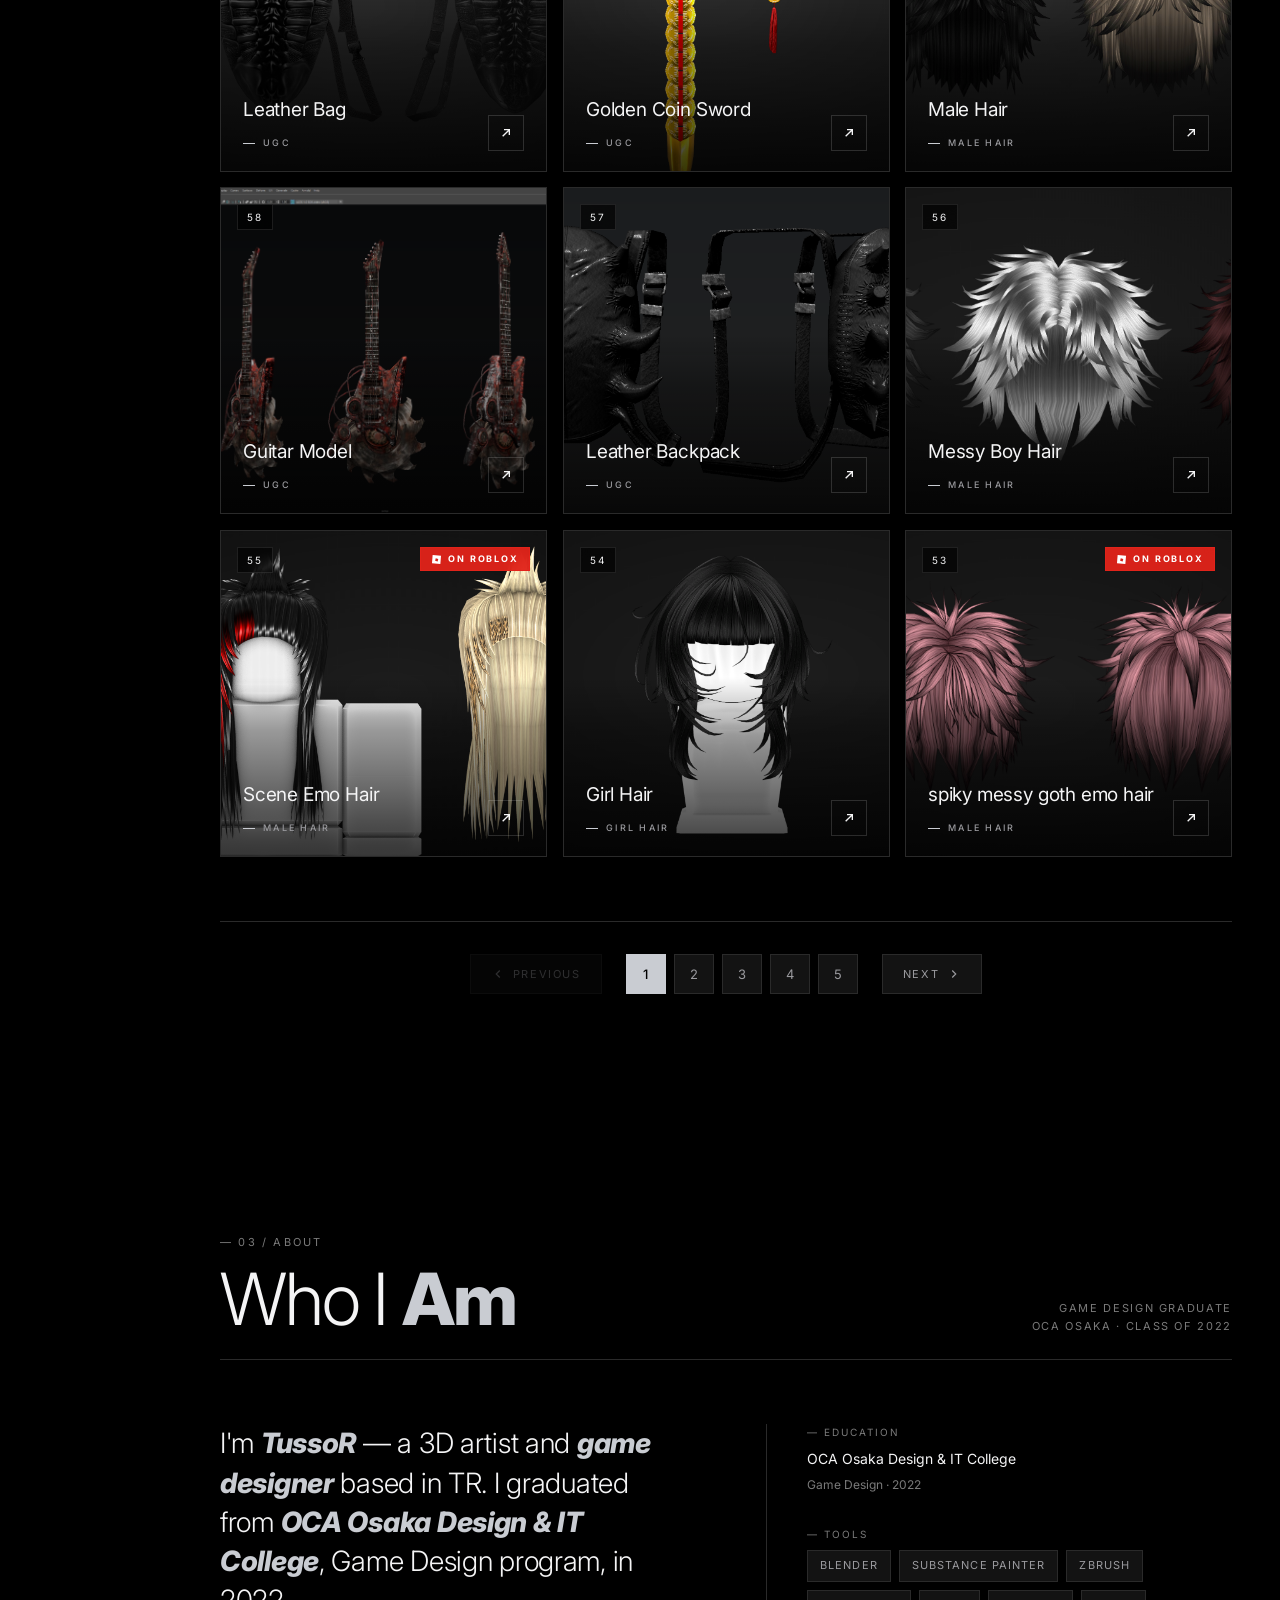
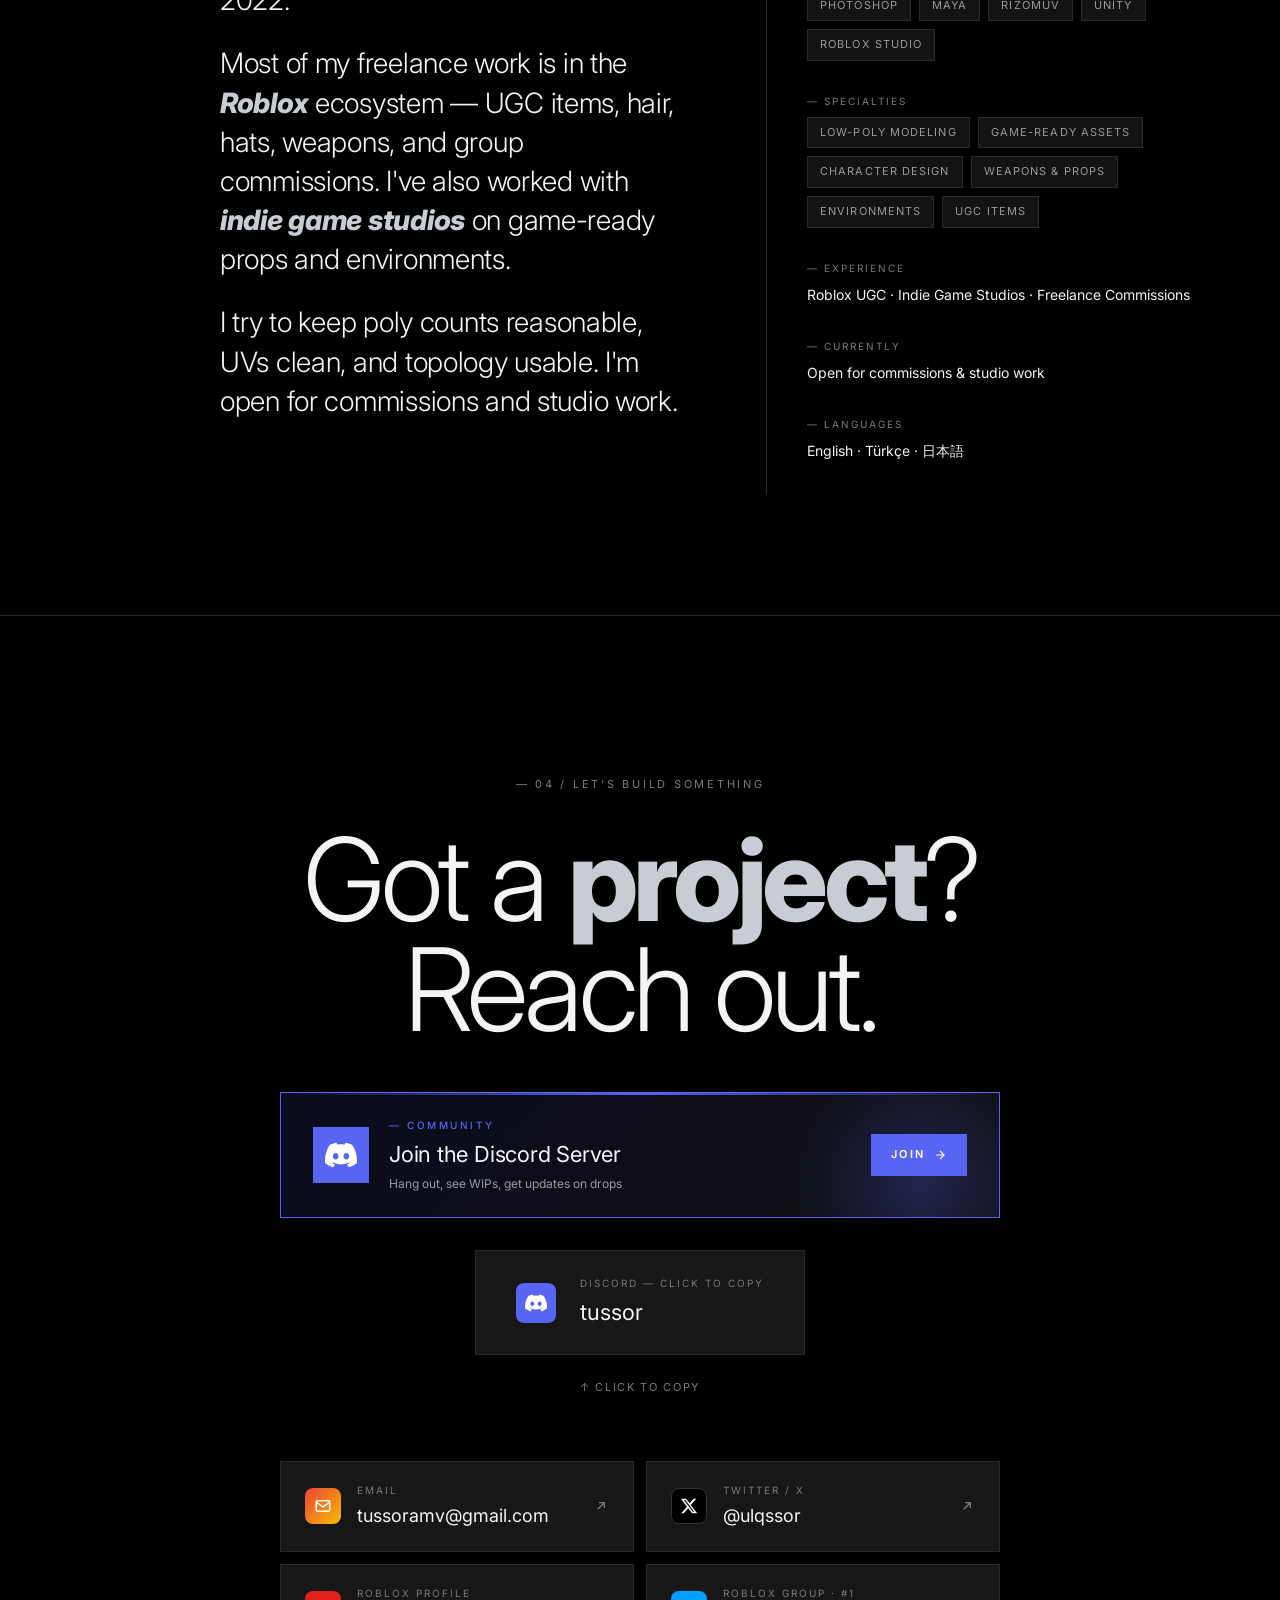
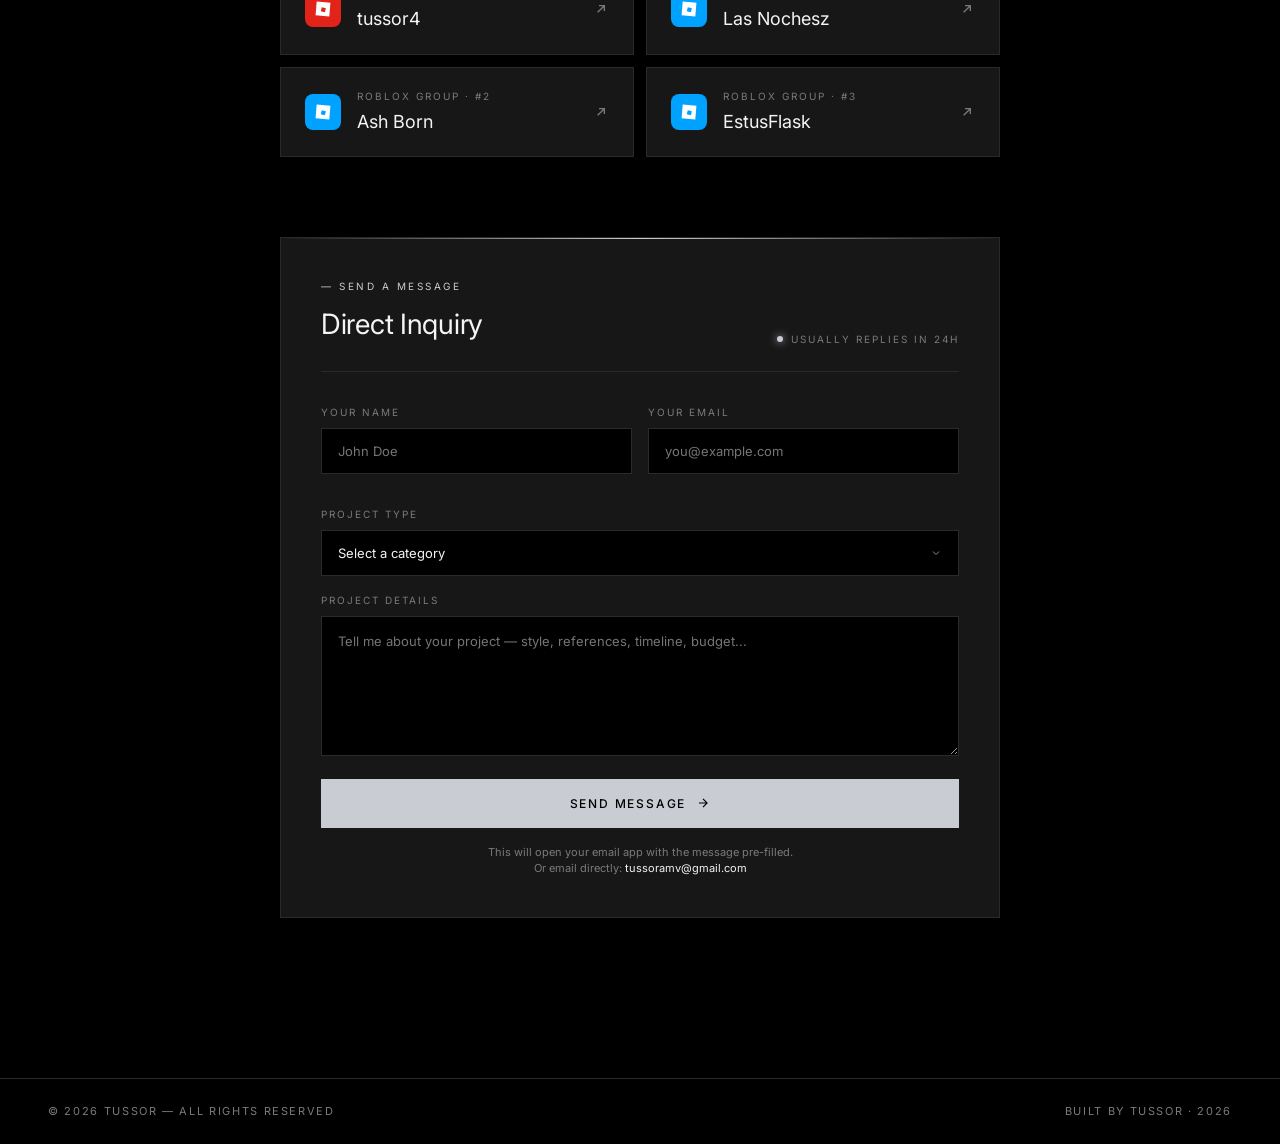
==== commit 8ffe544c: "update" ====
--- a/index.html
+++ b/index.html
@@ -864,7 +864,7 @@
            </div>`;
         }
       } else if (isVideo) {
-        mediaHtml = `<video muted loop playsinline autoplay preload="metadata" style="width:100%; height:100%; object-fit:cover;">
+        mediaHtml = `<video class="card-video" muted loop playsinline preload="none" style="width:100%; height:100%; object-fit:cover;">
              <source src="${p.image}" type="video/mp4">
            </video>`;
         videoBadgeHtml = `<div class="card-video-badge">
@@ -927,6 +927,7 @@
 
     renderPagination(totalPages);
     document.querySelectorAll('#workGrid .reveal').forEach(el => observer.observe(el));
+    document.querySelectorAll('#workGrid video.card-video').forEach(el => videoObserver.observe(el));
   }
 
   function renderPagination(totalPages) {
@@ -1101,6 +1102,19 @@
   }, { threshold: 0.1 });
 
   document.querySelectorAll('.reveal').forEach(el => observer.observe(el));
+
+  // Play/pause card videos only while they're in view — avoids every
+  // video on the page (or a paginated slice of it) buffering/playing at once.
+  const videoObserver = new IntersectionObserver((entries) => {
+    entries.forEach(entry => {
+      const video = entry.target;
+      if (entry.isIntersecting) {
+        video.play().catch(() => {});
+      } else {
+        video.pause();
+      }
+    });
+  }, { rootMargin: '150px' });
 
   // Render projects from the data array above
   readCategoryFromUrl();
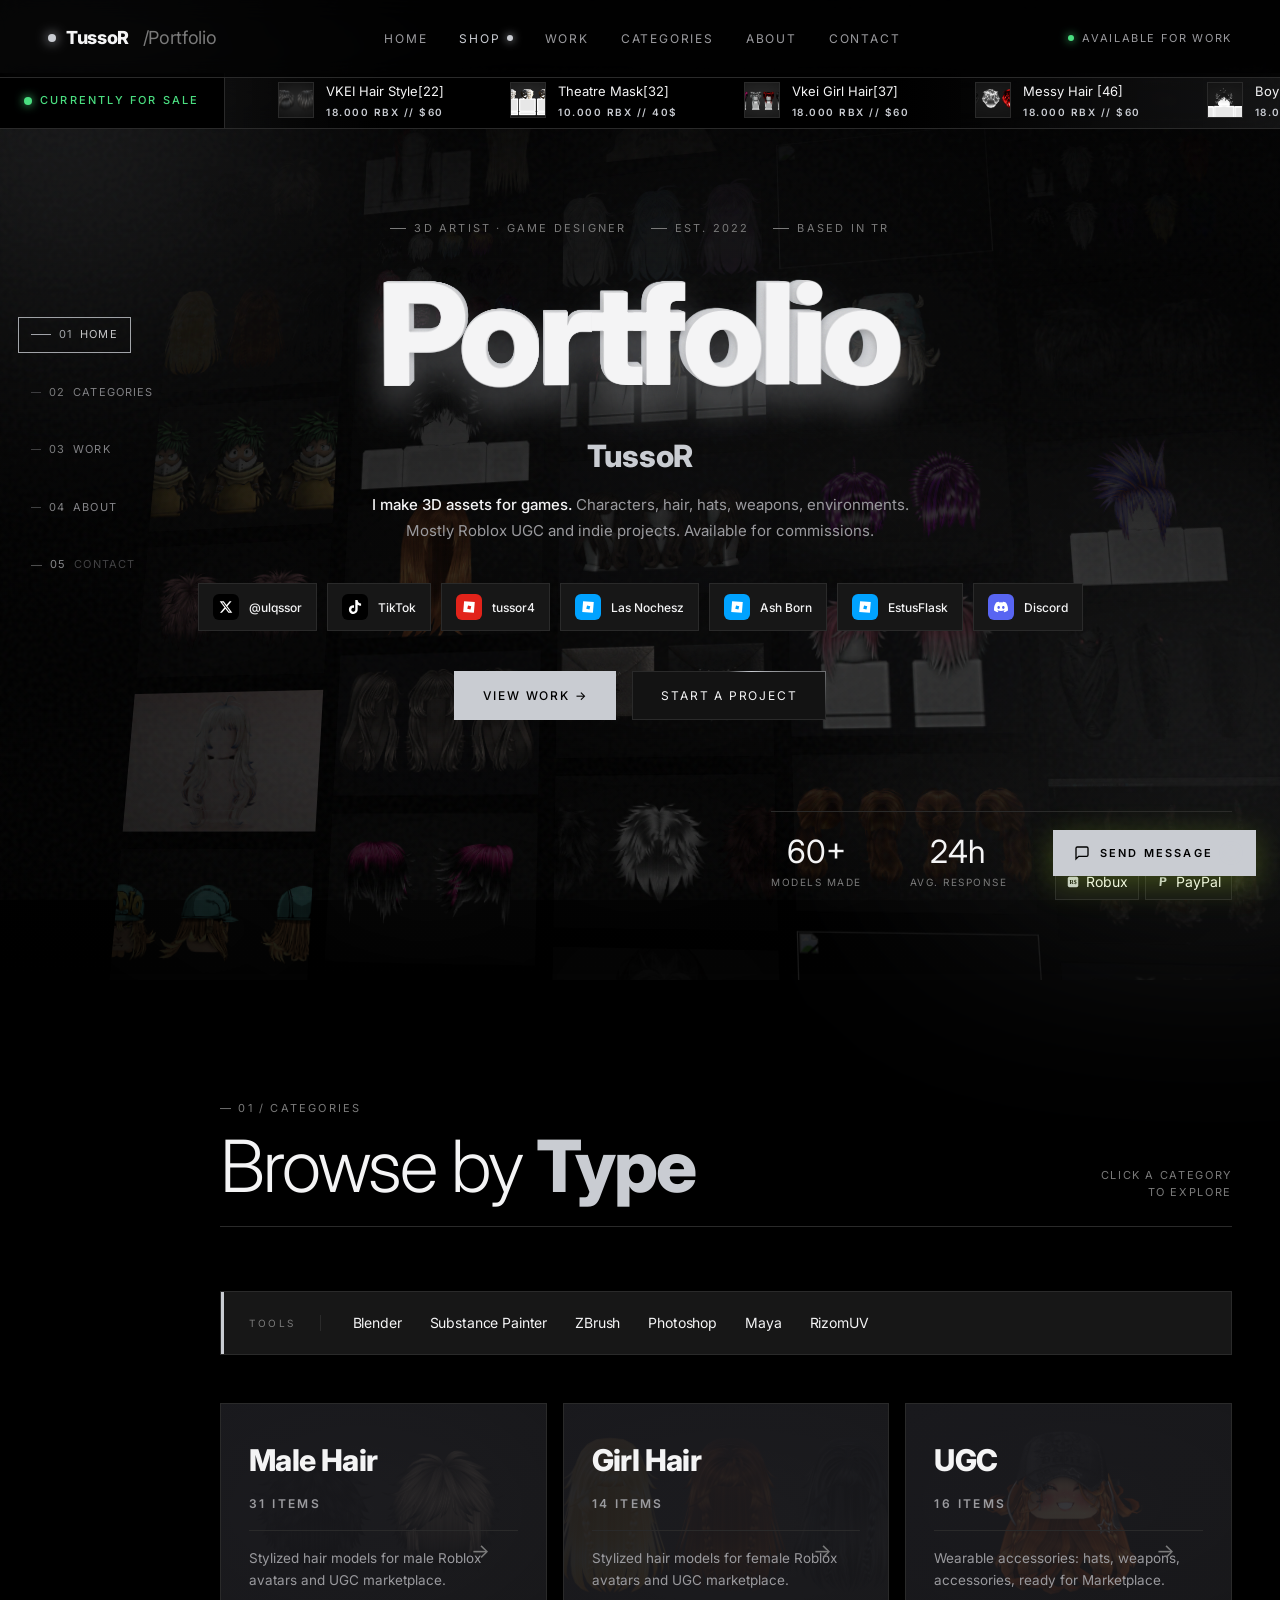
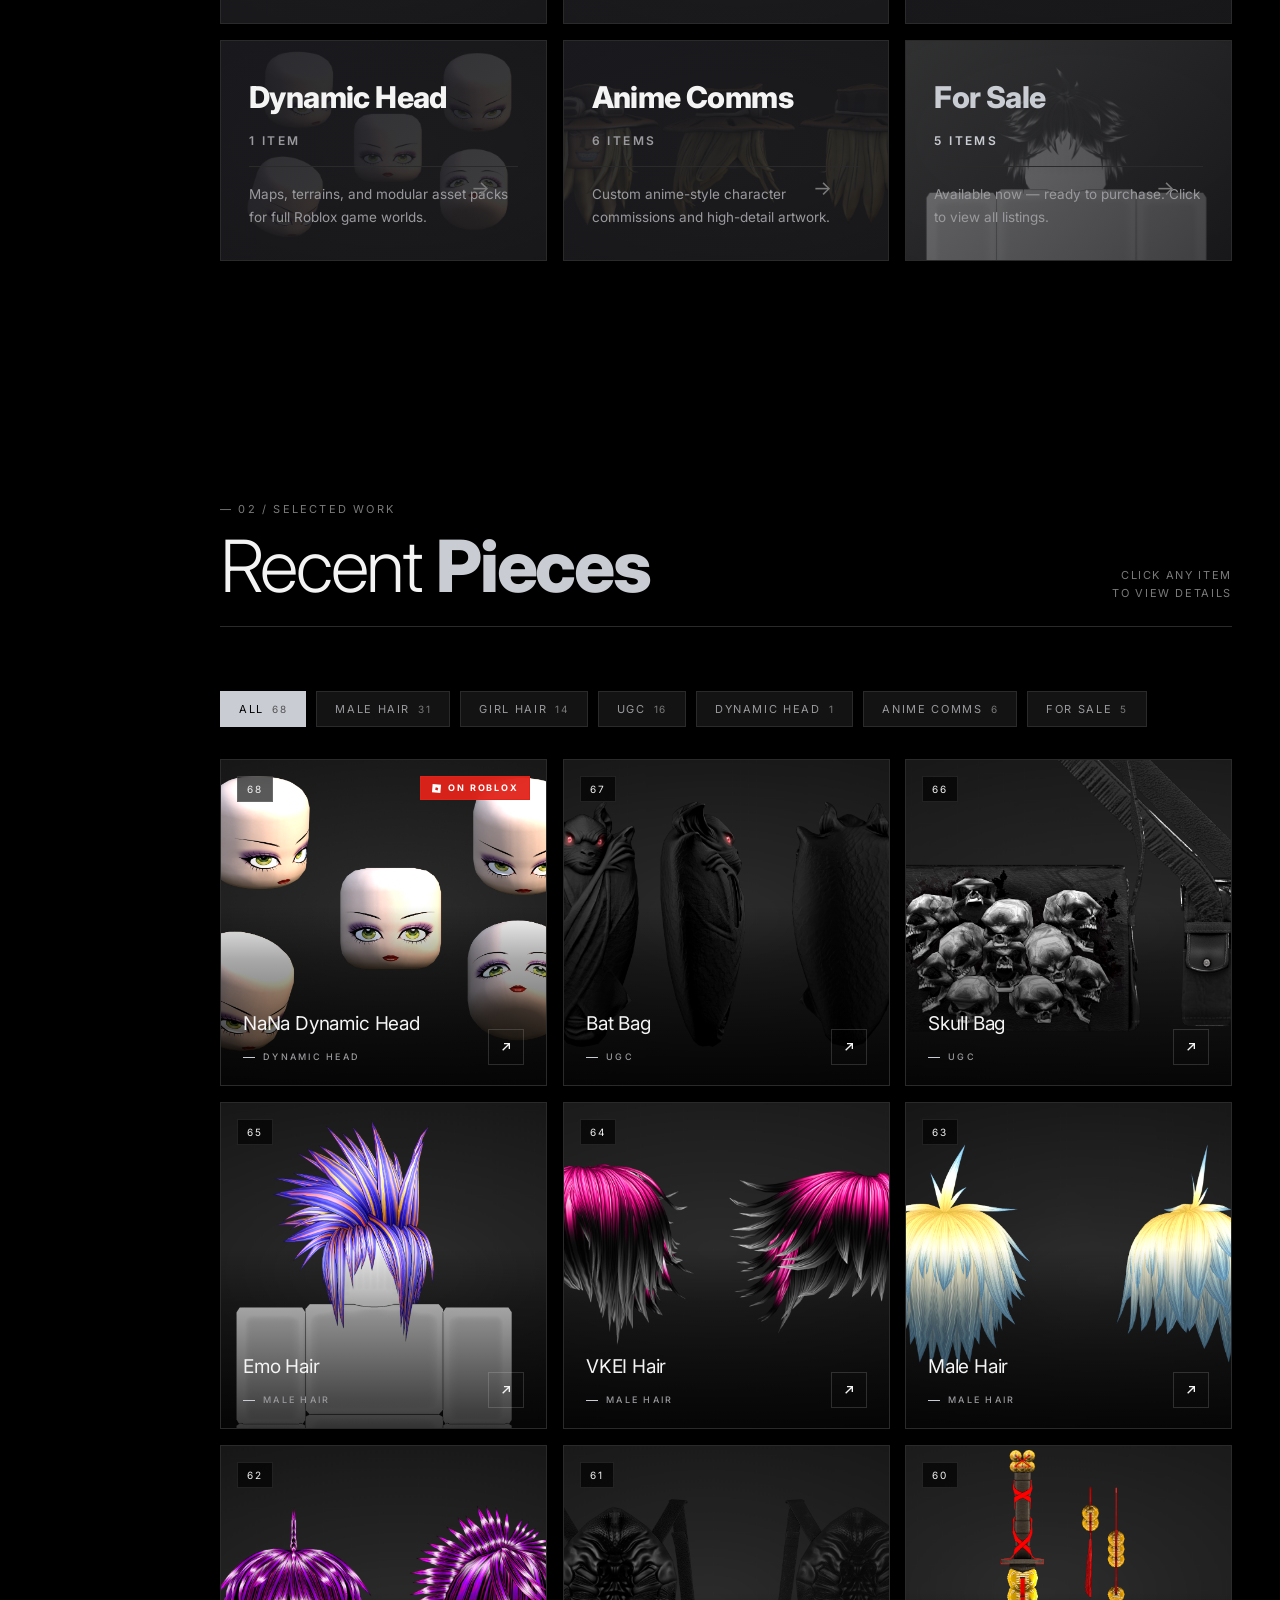
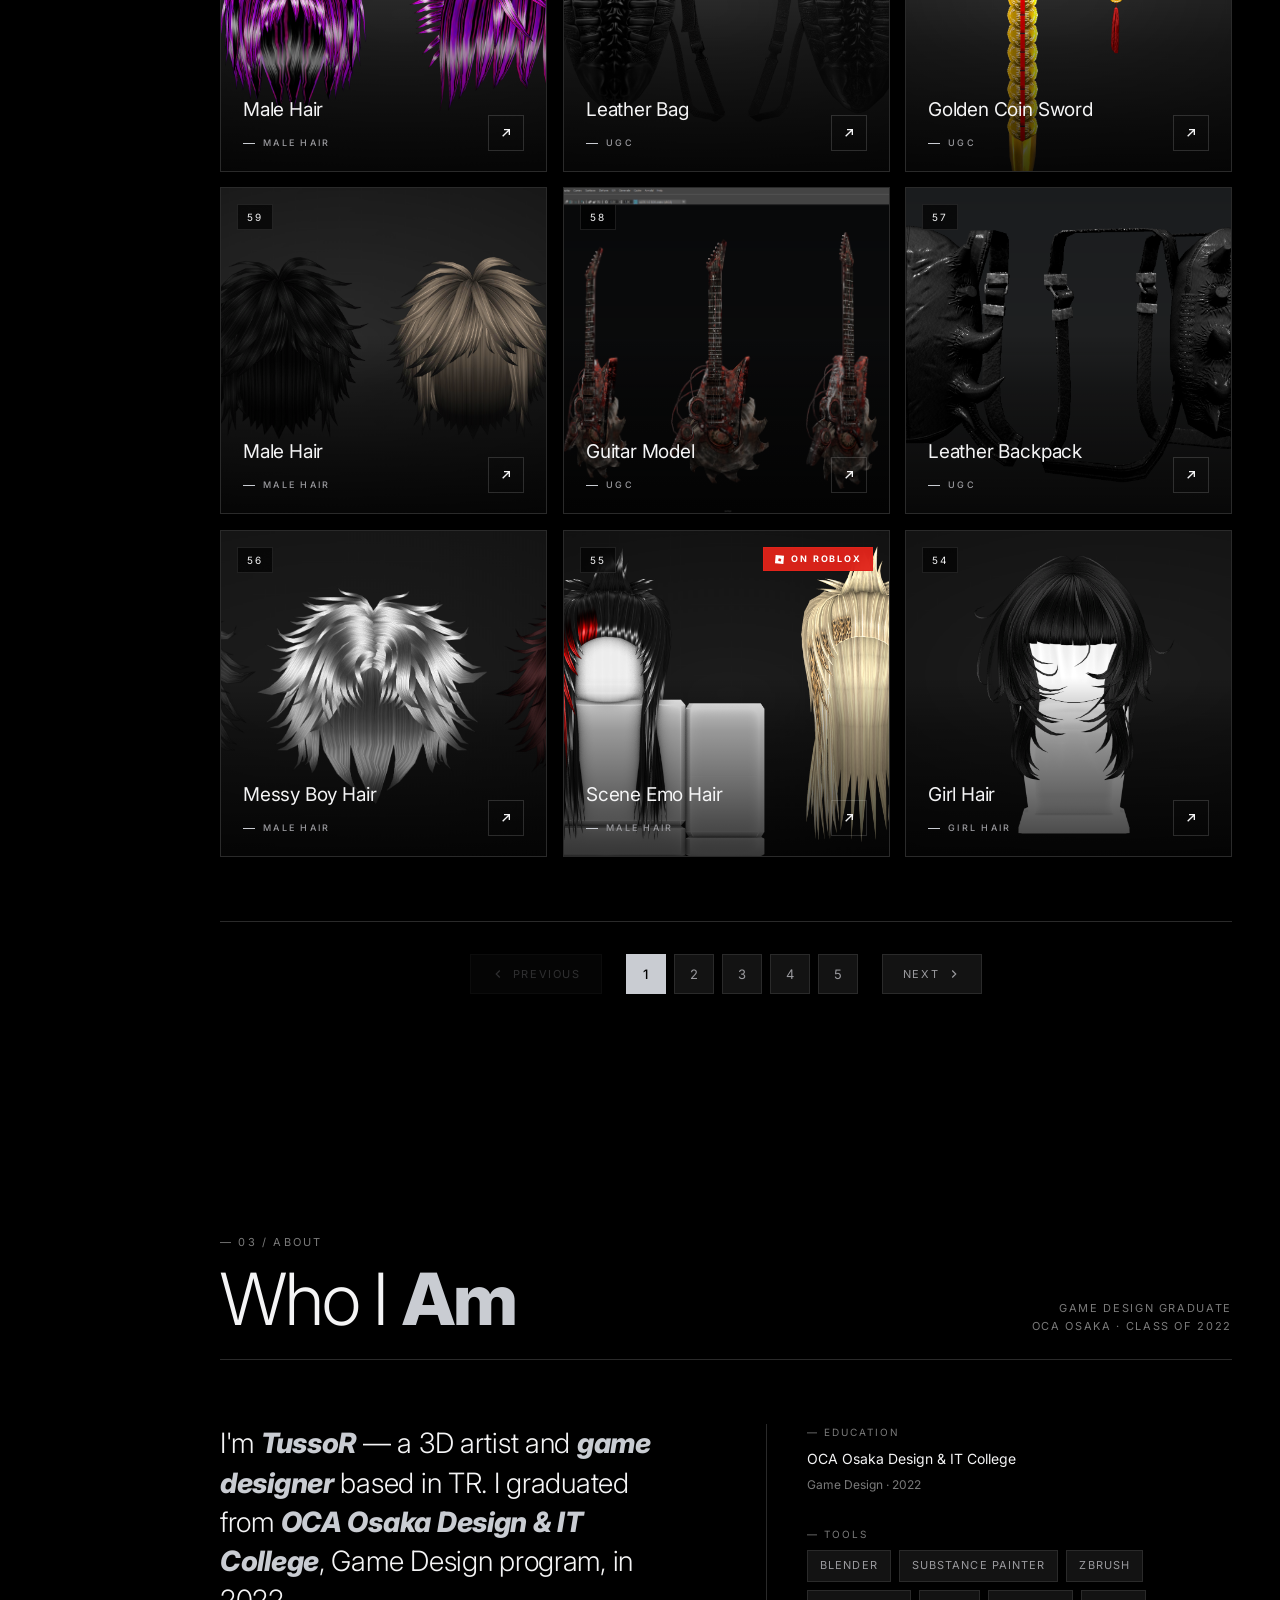
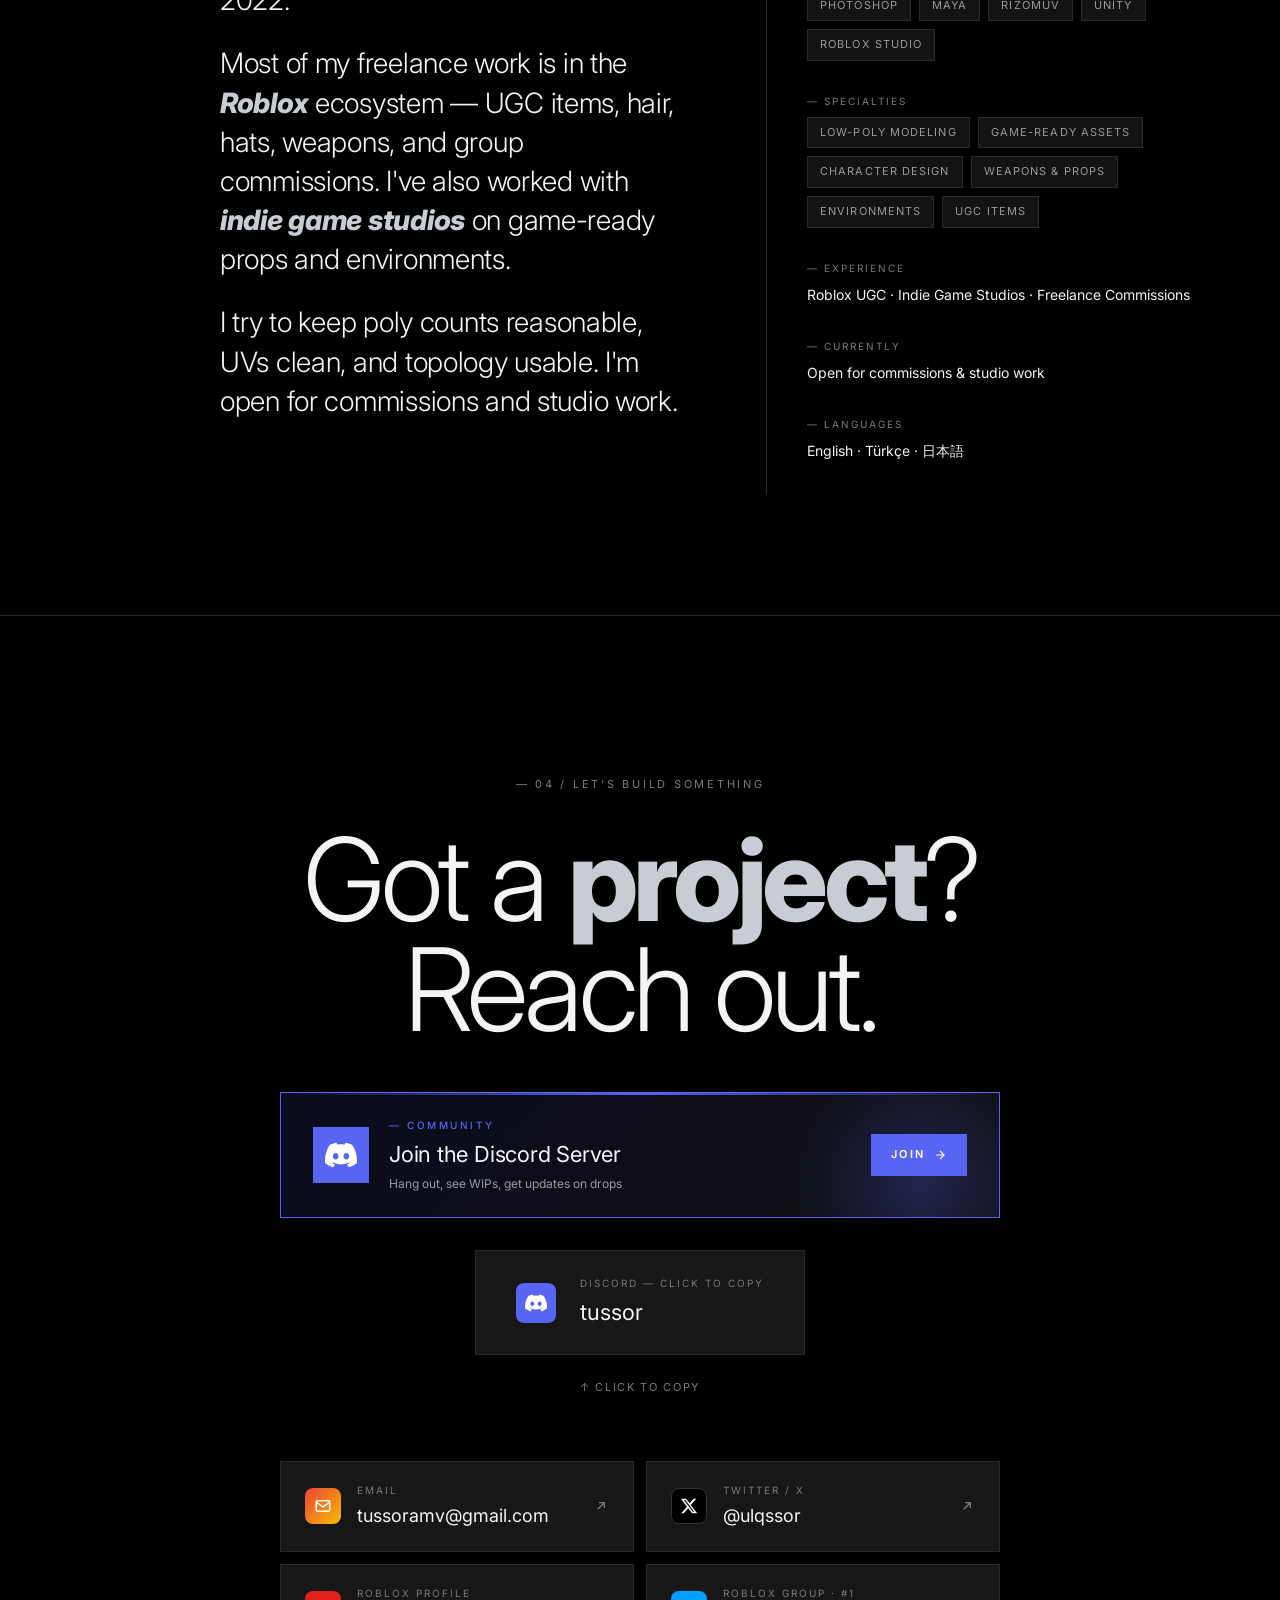
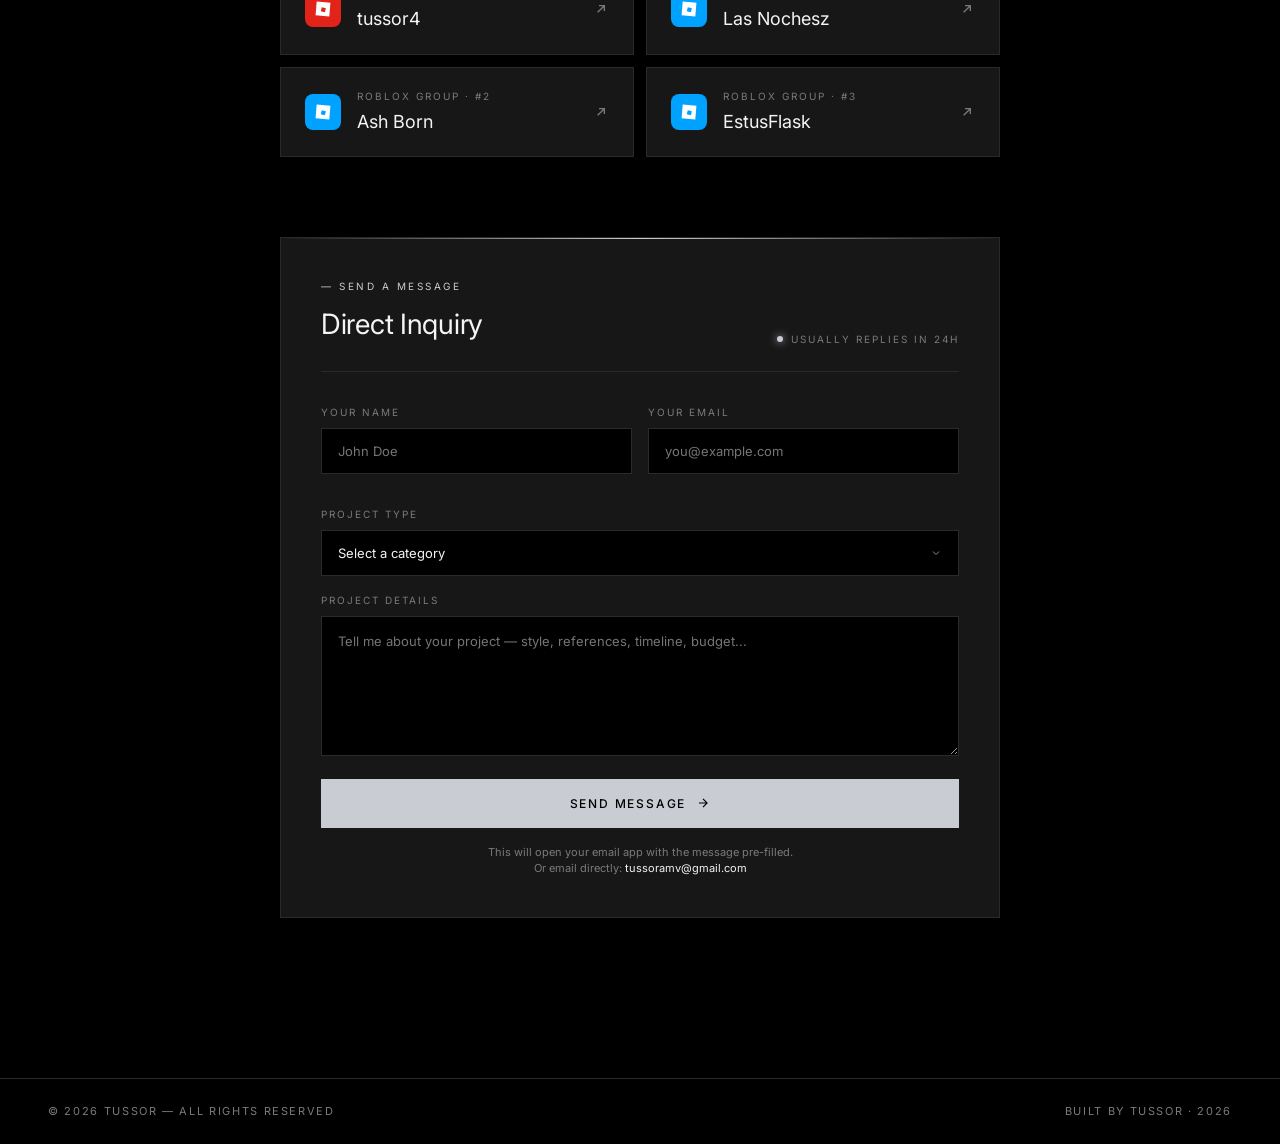
==== commit 234cb7a9: "Update index.html" ====
--- a/index.html
+++ b/index.html
@@ -680,7 +680,7 @@
     "male-hair":    { name: "Male Hair",    desc: "Stylized hair models for male Roblox avatars and UGC marketplace." },
     "girl-hair":    { name: "Girl Hair",    desc: "Stylized hair models for female Roblox avatars and UGC marketplace." },
     "ugc":          { name: "UGC",          desc: "Wearable accessories: hats, weapons, accessories, ready for Marketplace." },
-    "environment":  { name: "Dynamic Head",  desc: "Maps, terrains, and modular asset packs for full Roblox game worlds." },
+    "dynamic-head": { name: "Dynamic Head",  desc: "Maps, terrains, and modular asset packs for full Roblox game worlds." },
     "anime-comms":  { name: "Anime Comms",  desc: "Custom anime-style character commissions and high-detail artwork." }
   };
 
